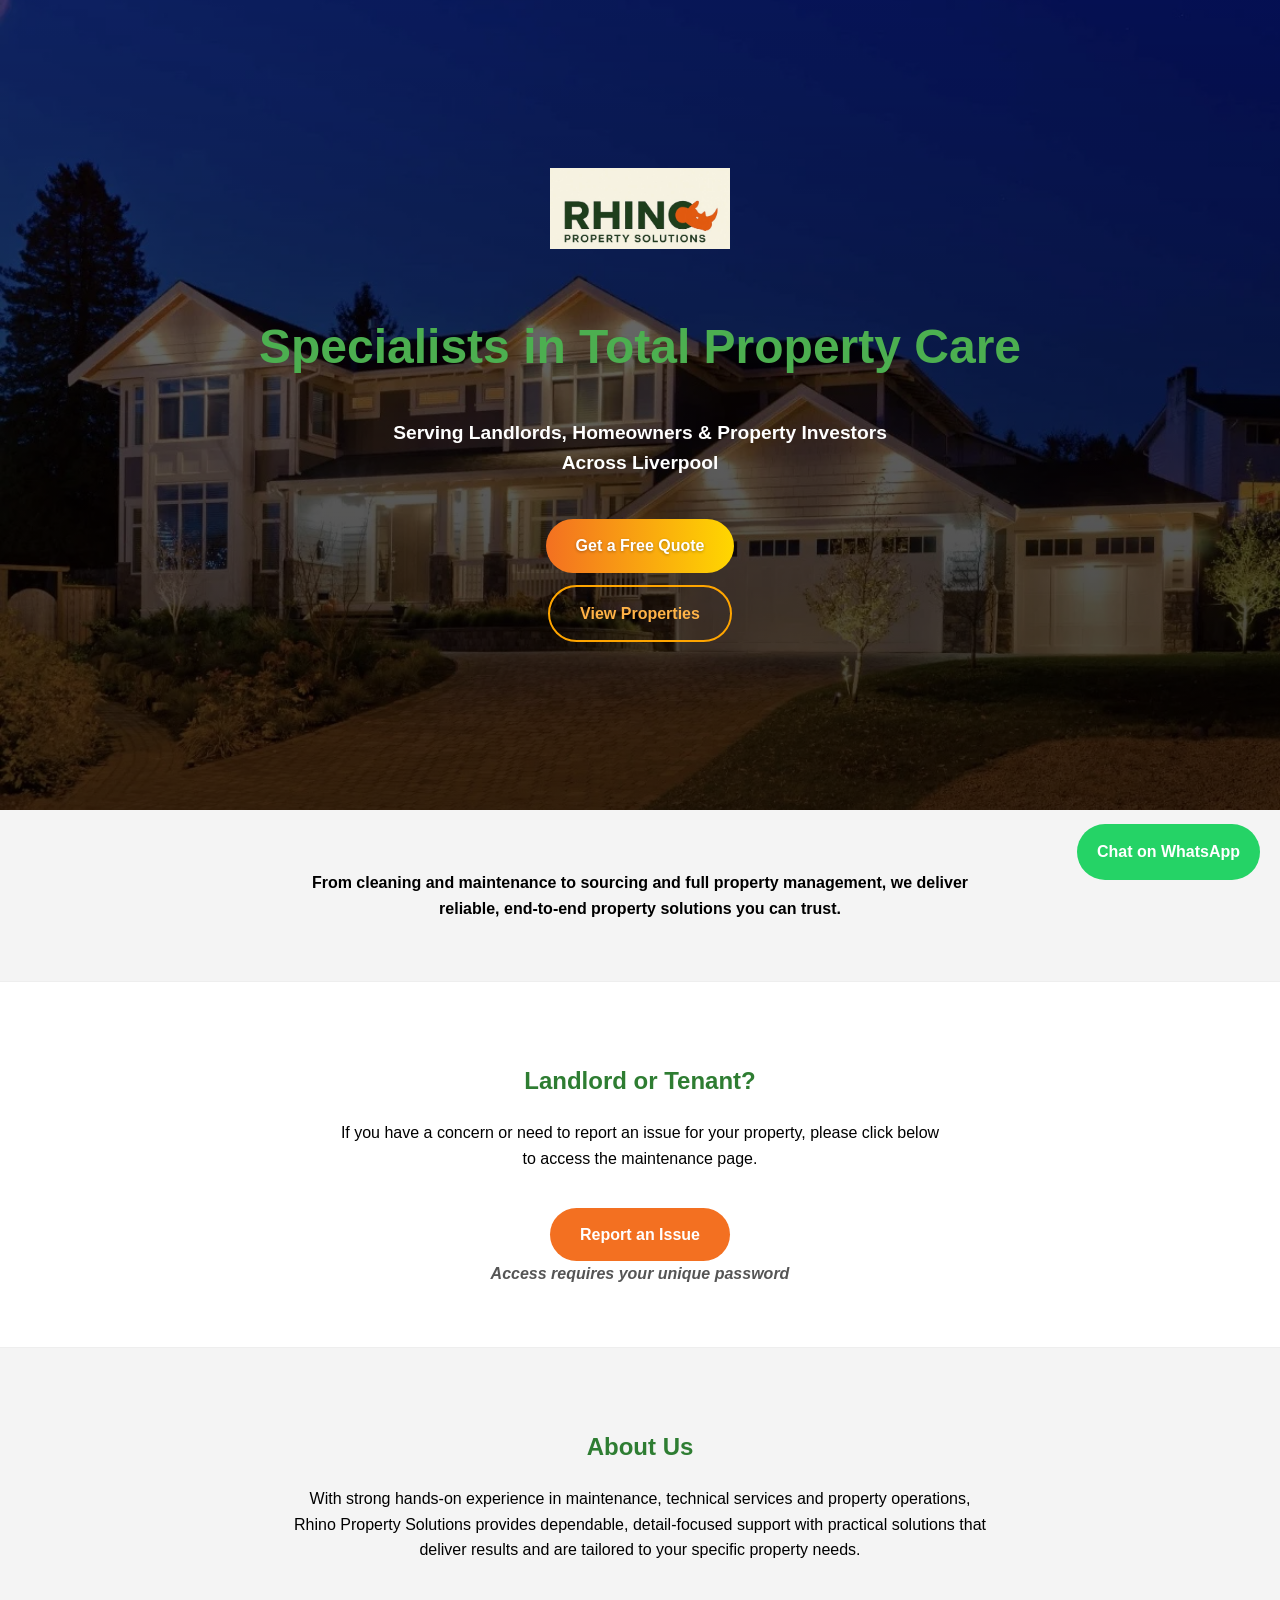
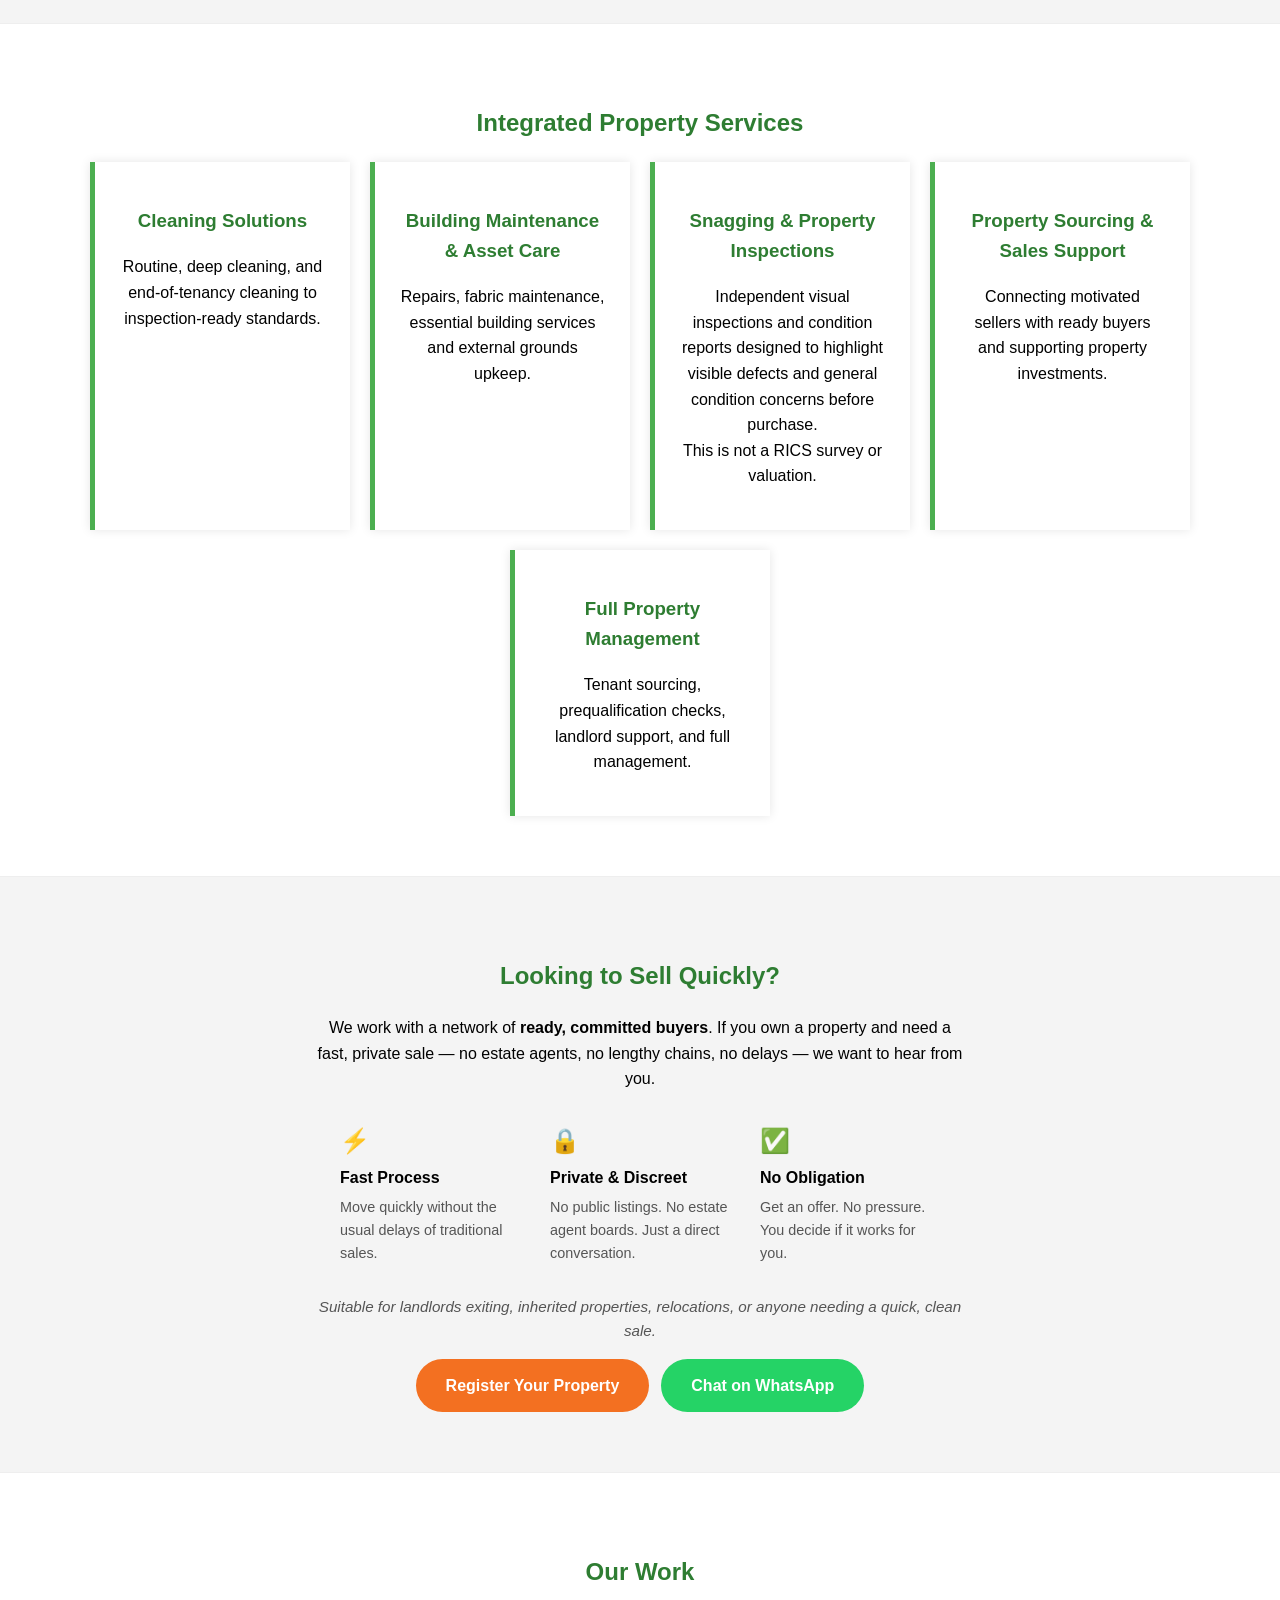
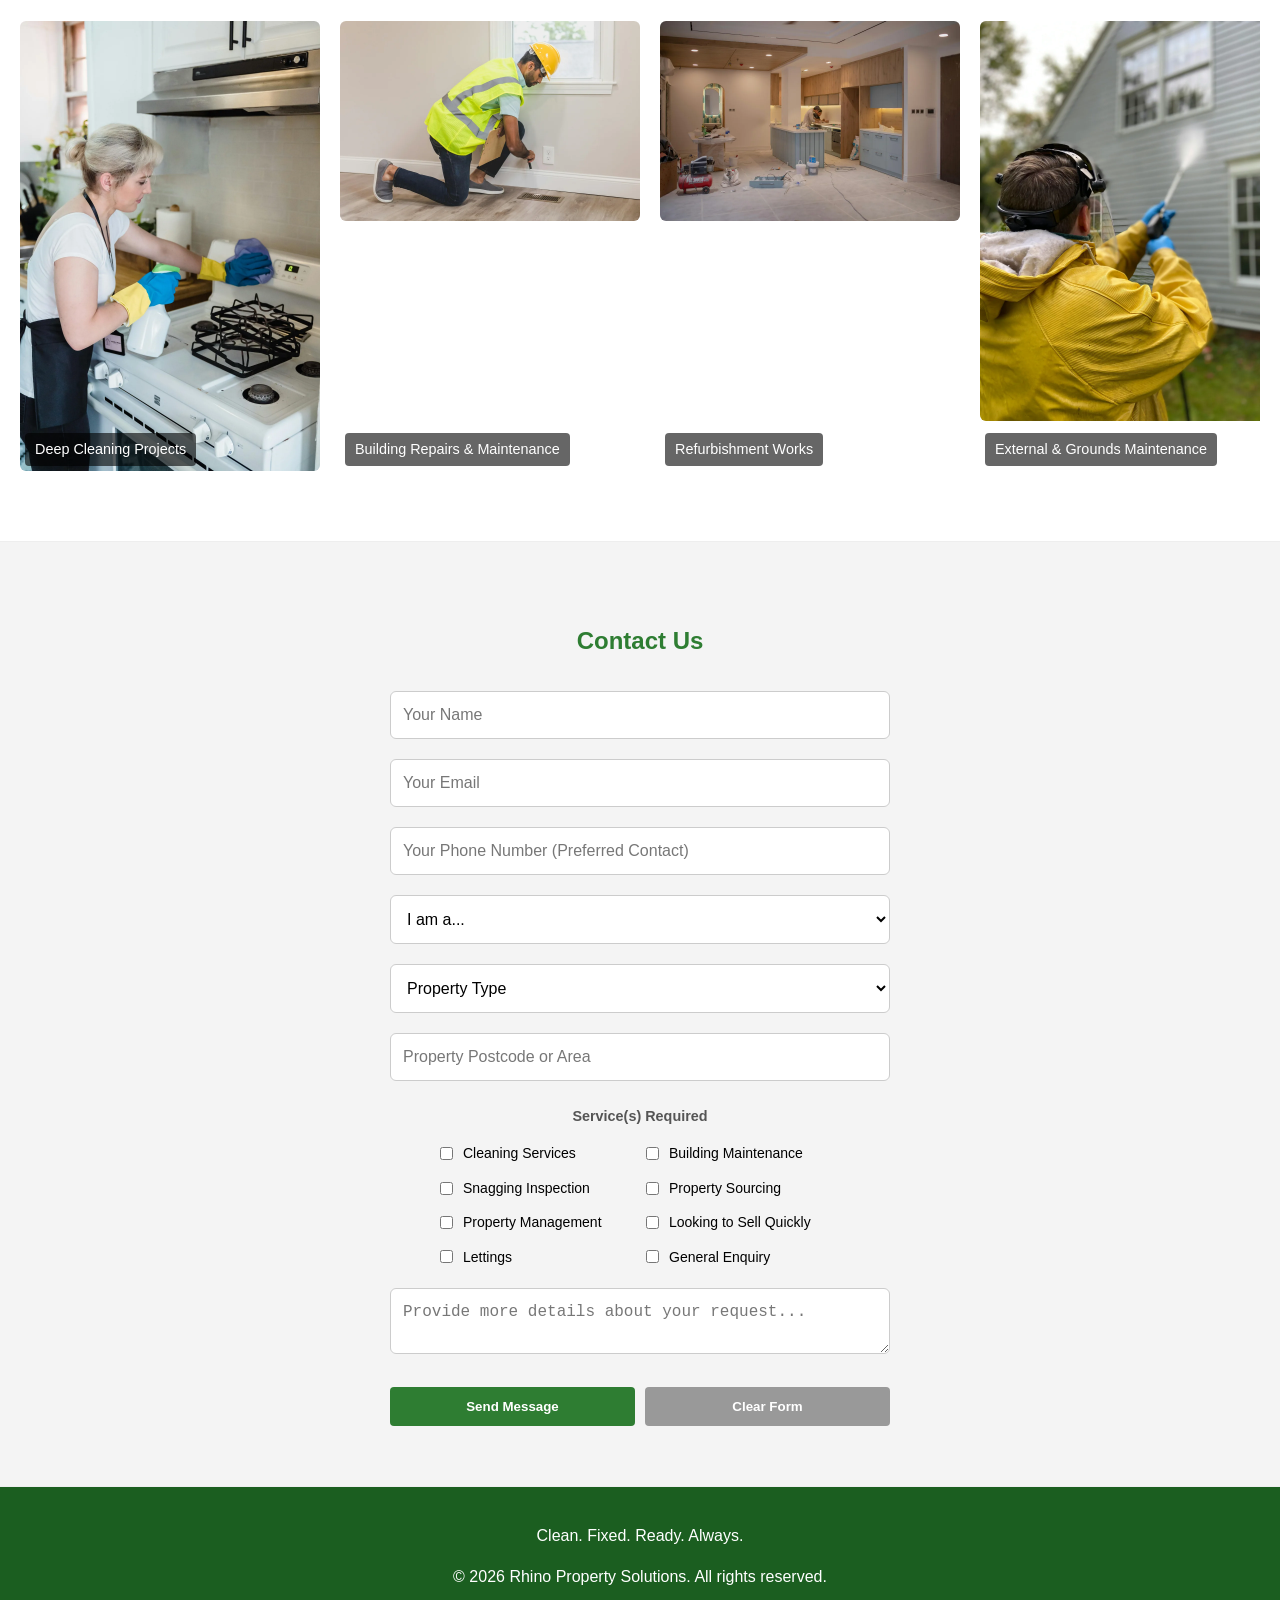
==== index.html @ 682af276 "Update index.html" ====
<!DOCTYPE html>

<html lang="en">
<head>
  <meta charset="UTF-8">
  <meta name="viewport" content="width=device-width, initial-scale=1.0">
  <title>Rhino Property Solutions | Property Services in Liverpool</title>
  <meta name="description" content="Cleaning, maintenance, snagging, and property management services in Liverpool.">
  <meta name="robots" content="index, follow">
  <meta property="og:title" content="Rhino Property Solutions Liverpool">
  <meta property="og:description" content="Professional property services across Liverpool.">
  <meta property="og:image" content="https://www.rhinopropertysolutions.co.uk/hero.webp">
  <meta property="og:url" content="https://www.rhinopropertysolutions.co.uk">
  <meta property="og:type" content="website">
  <script type="application/ld+json">
  {
    "@context": "https://schema.org",
    "@type": "LocalBusiness",
    "name": "Rhino Property Solutions",
    "description": "Cleaning, maintenance, snagging, and property management services in Liverpool.",
    "url": "https://www.rhinopropertysolutions.co.uk",
    "telephone": "+447832017376",
    "address": {
      "@type": "PostalAddress",
      "addressLocality": "Liverpool",
      "addressRegion": "Merseyside",
      "addressCountry": "GB"
    },
    "areaServed": "Liverpool",
    "serviceType": ["Cleaning Services","Building Maintenance","Snagging Inspections","Property Sourcing","Property Management"]
  }
  </script>
  <link rel="stylesheet" href="style.css?v=1.0.9">
  <link rel="icon" href="favicon.png">
</head>

<body>

<header class="hero">
  <div class="hero-slides">
    <div class="hero-slide active" style="background-image: url('hero.webp')"></div>
    <div class="hero-slide" style="background-image: url('hero-cleaning.webp')"></div>
    <div class="hero-slide" style="background-image: url('hero-maintenance.webp')"></div>
    <div class="hero-slide" style="background-image: url('hero-snagging.webp')"></div>
    <div class="hero-slide" style="background-image: url('hero-sourcing.webp')"></div>
    <div class="hero-slide" style="background-image: url('hero-management.webp')"></div>
  </div>
  <div class="hero-content">
    <a href="#" onclick="location.href = location.origin + location.pathname; return false;">
      <img src="logo.png" alt="Rhino Property Solutions" class="logo">
    </a>
    <h1>Specialists in Total Property Care</h1>
    <p>Serving Landlords, Homeowners &amp; Property Investors Across Liverpool</p>
    <div class="hero-cta-group">
      <a href="#contact" class="btn"><strong>Get a Free Quote</strong></a>
      <a href="/properties/" class="btn btn-outline-orange"><strong>View Properties</strong></a>
    </div>
  </div>
</header>

<main>

  <section class="section grey">
    <p class="intro">
      <strong>From cleaning and maintenance to sourcing and full property management,
      we deliver reliable, end-to-end property solutions you can trust.</strong>
    </p>
  </section>

  <section class="section">
    <div class="section-centered">
      <h2>Landlord or Tenant?</h2>
      <p>If you have a concern or need to report an issue for your property, please click below to access the maintenance page.</p>
      <a href="/maintenance/" class="btn">Report an Issue</a>
      <p class="intro advisory-title advisory-text">
        <strong>Access requires your unique password</strong>
      </p>
    </div>
  </section>

  <section class="section grey">
    <h2>About Us</h2>
    <p class="about">
      With strong hands-on experience in maintenance, technical services and property operations,
      Rhino Property Solutions provides dependable, detail-focused support with practical solutions
      that deliver results and are tailored to your specific property needs.
    </p>
  </section>

  <section class="section">
    <h2>Integrated Property Services</h2>
    <div class="services">
      <div class="card">
        <h3>Cleaning Solutions</h3>
        <p>Routine, deep cleaning, and end-of-tenancy cleaning to inspection-ready standards.</p>
      </div>
      <div class="card">
        <h3>Building Maintenance &amp; Asset Care</h3>
        <p>Repairs, fabric maintenance, essential building services and external grounds upkeep.</p>
      </div>
      <div class="card">
        <h3>Snagging &amp; Property Inspections</h3>
        <p>Independent visual inspections and condition reports designed to highlight visible defects and general condition concerns before purchase.<br>This is not a RICS survey or valuation.</p>
      </div>
      <div class="card">
        <h3>Property Sourcing &amp; Sales Support</h3>
        <p>Connecting motivated sellers with ready buyers and supporting property investments.</p>
      </div>
      <div class="card">
        <h3>Full Property Management</h3>
        <p>Tenant sourcing, prequalification checks, landlord support, and full management.</p>
      </div>
    </div>
  </section>

  <section class="section grey" id="sell">
    <div class="sell-inner">
      <h2>Looking to Sell Quickly?</h2>
      <p class="about">
        We work with a network of <strong>ready, committed buyers</strong>. If you own a property
        and need a fast, private sale — no estate agents, no lengthy chains, no delays —
        we want to hear from you.
      </p>
      <div class="sell-features">
        <div class="sell-feature">
          <p class="sell-icon">⚡</p>
          <p class="sell-feature-title">Fast Process</p>
          <p class="sell-feature-desc">Move quickly without the usual delays of traditional sales.</p>
        </div>
        <div class="sell-feature">
          <p class="sell-icon">🔒</p>
          <p class="sell-feature-title">Private &amp; Discreet</p>
          <p class="sell-feature-desc">No public listings. No estate agent boards. Just a direct conversation.</p>
        </div>
        <div class="sell-feature">
          <p class="sell-icon">✅</p>
          <p class="sell-feature-title">No Obligation</p>
          <p class="sell-feature-desc">Get an offer. No pressure. You decide if it works for you.</p>
        </div>
      </div>
      <p class="sell-note">
        Suitable for landlords exiting, inherited properties, relocations, or anyone needing a quick, clean sale.
      </p>
      <div class="sell-buttons">
        <a href="#contact" class="btn"><strong>Register Your Property</strong></a>
        <a href="https://wa.me/447832017376?text=Hi%2C%20I%27m%20looking%20to%20sell%20a%20property%20quickly%20and%20I%27d%20like%20to%20find%20out%20more%20about%20your%20buyer%20network.%20Could%20you%20please%20get%20back%20to%20me%3F%20Thank%20you." target="_blank" class="btn btn-whatsapp">Chat on WhatsApp</a>
      </div>
    </div>
  </section>

  <section class="section">
    <h2>Our Work</h2>
    <div class="gallery-container" id="galleryContainer">
      <div class="gallery-marquee" id="galleryMarquee">
        <div class="album">
          <img src="gallery/cleaning-main.webp" alt="Deep cleaning project overview">
          <div class="album-label">Deep Cleaning Projects</div>
          <div class="album-content">
            <img src="gallery/cleaning-1.webp" alt="Kitchen deep clean">
            <img src="gallery/cleaning-2.webp" alt="Dusting and surface clean">
            <img src="gallery/cleaning-3.webp" alt="End-of-tenancy clean">
          </div>
        </div>
        <div class="album">
          <img src="gallery/maintenance-main.webp" alt="Building repairs and maintenance overview">
          <div class="album-label">Building Repairs &amp; Maintenance</div>
          <div class="album-content">
            <img src="gallery/maintenance-1.webp" alt="Plumbing repair">
            <img src="gallery/maintenance-2.webp" alt="Electrical work">
            <img src="gallery/maintenance-4.webp" alt="General repair">
          </div>
        </div>
        <div class="album">
          <img src="gallery/refurb-main.webp" alt="Refurbishment works overview">
          <div class="album-label">Refurbishment Works</div>
          <div class="album-content">
            <img src="gallery/refurb-1.webp" alt="Full room refurbishment">
            <img src="gallery/refurb-2.webp" alt="Pressure washing exterior">
            <img src="gallery/refurb-3.webp" alt="Lawn and grounds">
          </div>
        </div>
        <div class="album">
          <img src="gallery/external-main.webp" alt="External and grounds maintenance overview">
          <div class="album-label">External &amp; Grounds Maintenance</div>
          <div class="album-content">
            <img src="gallery/external-1.webp" alt="Lawn mowing">
            <img src="gallery/external-2.webp" alt="Jet washing steps">
            <img src="gallery/external-3.webp" alt="Turf laying">
          </div>
        </div>
      </div>
    </div>
  </section>

  <section class="section grey" id="contact">
    <h2>Contact Us</h2>
    <form action="https://api.web3forms.com/submit" method="POST">
      <input type="hidden" name="access_key" value="9b0d60bd-7807-4a9b-bf3a-05ebd0d2e033">
      <input type="hidden" name="redirect" value="https://www.rhinopropertysolutions.co.uk/thank-you/">
      <input type="hidden" name="subject" value="New Website Enquiry">
      <input type="checkbox" name="botcheck" style="display:none;">
      <input type="text" name="name" placeholder="Your Name" required>
      <input type="email" name="email" placeholder="Your Email" required>
      <input type="tel" name="phone" placeholder="Your Phone Number (Preferred Contact)" required pattern="[0-9]{11}" title="Enter an 11-digit phone number">
      <select name="customer_type" required>
        <option value="">I am a...</option>
        <option value="Landlord">Landlord</option>
        <option value="Homeowner">Homeowner</option>
        <option value="Investor">Investor</option>
        <option value="Motivated Seller">Motivated Seller</option>
        <option value="Tenant">Tenant</option>
      </select>
      <select name="property_type" required>
        <option value="">Property Type</option>
        <option value="Residential">Residential</option>
        <option value="HMO">HMO</option>
        <option value="Commercial">Commercial</option>
      </select>
      <input type="text" name="postcode" placeholder="Property Postcode or Area" required>
      <p style="font-size:0.9em; color:#555;"><strong>Service(s) Required</strong></p>
      <div class="services-grid">
        <label><input type="checkbox" name="services[]" value="Cleaning Services">Cleaning Services</label>
        <label><input type="checkbox" name="services[]" value="Building Maintenance">Building Maintenance</label>
        <label><input type="checkbox" name="services[]" value="Snagging Inspection">Snagging Inspection</label>
        <label><input type="checkbox" name="services[]" value="Property Sourcing">Property Sourcing</label>
        <label><input type="checkbox" name="services[]" value="Property Management">Property Management</label>
        <label><input type="checkbox" name="services[]" value="Motivated Seller">Looking to Sell Quickly</label>
        <label><input type="checkbox" name="services[]" value="Lettings">Lettings</label>
        <label><input type="checkbox" name="services[]" value="General Enquiry">General Enquiry</label>
      </div>
      <textarea name="message" placeholder="Provide more details about your request..." required></textarea>
      <div class="form-buttons">
        <button type="submit">Send Message</button>
        <button type="reset">Clear Form</button>
      </div>
    </form>
  </section>

</main>

<a href="https://wa.me/447832017376?text=Hi%2C%20I%20found%20your%20website%20and%20I%27d%20like%20to%20enquire%20about%20your%20property%20services.%20Could%20you%20please%20get%20back%20to%20me%3F%20Thank%20you." class="btn btn-whatsapp whatsapp" target="_blank" aria-label="Chat on WhatsApp">
  Chat on WhatsApp
</a>

<button onclick="scrollToTop()" id="topBtn">↑</button>

<div class="lightbox" id="lightbox">
  <button class="lightbox-close" id="lightboxClose">&times;</button>
  <div class="lightbox-inner">
    <button class="lightbox-arrow" id="lightboxPrev">&#8249;</button>
    <img id="lightboxImg" src="" alt="Enlarged view">
    <button class="lightbox-arrow" id="lightboxNext">&#8250;</button>
  </div>
  <div class="lightbox-counter" id="lightboxCounter"></div>
</div>

<footer>
  <p>Clean. Fixed. Ready. Always.</p>
  <p>© 2026 Rhino Property Solutions. All rights reserved.</p>
</footer>

<script>
window.addEventListener("load", () => {
  if (window.location.hash) {
    const el = document.querySelector(window.location.hash);
    if (el) setTimeout(() => el.scrollIntoView({ behavior: "smooth" }), 100);
  }
});

window.onscroll = function () {
  document.getElementById("topBtn").classList.toggle("show", document.documentElement.scrollTop > 200);
};

function scrollToTop() {
  window.scrollTo({ top: 0, behavior: "smooth" });
}

document.querySelector("form").addEventListener("submit", function (e) {
  const checkboxes = document.querySelectorAll('input[name="services[]"]');
  if (!Array.from(checkboxes).some(cb => cb.checked)) {
    e.preventDefault();
    alert("Please select at least one service.");
  }
});

(function () {
  const container = document.getElementById("galleryContainer");
  const marquee = document.getElementById("galleryMarquee");

  Array.from(marquee.children).forEach(item => {
    const clone = item.cloneNode(true);
    clone.setAttribute("aria-hidden", "true");
    marquee.appendChild(clone);
  });

  let isDragging = false;
  let startX, startScroll;

  container.addEventListener("mousedown", e => {
    isDragging = true;
    startX = e.pageX;
    startScroll = container.scrollLeft;
  });
  container.addEventListener("mouseup", () => { isDragging = false; });
  container.addEventListener("mouseleave", () => { isDragging = false; });
  container.addEventListener("mousemove", e => {
    if (!isDragging) return;
    e.preventDefault();
    container.scrollLeft = startScroll - (e.pageX - startX);
  });

  container.addEventListener("touchstart", e => {
    startX = e.touches[0].pageX;
    startScroll = container.scrollLeft;
  }, { passive: true });
  container.addEventListener("touchend", () => {});
  container.addEventListener("touchmove", e => {
    container.scrollLeft = startScroll - (e.touches[0].pageX - startX);
  }, { passive: true });
})();

const lightbox = document.getElementById("lightbox");
const lightboxImg = document.getElementById("lightboxImg");
const lightboxCounter = document.getElementById("lightboxCounter");
let currentIndex = 0;
let currentPhotos = [];

function openLightbox(photos, index) {
  currentPhotos = photos;
  currentIndex = index;
  lightboxImg.src = currentPhotos[currentIndex].src;
  lightboxImg.alt = currentPhotos[currentIndex].alt;
  lightboxCounter.textContent = `${currentIndex + 1} / ${currentPhotos.length}`;
  lightbox.classList.add("active");
}

function showNext() {
  currentIndex = (currentIndex + 1) % currentPhotos.length;
  lightboxImg.src = currentPhotos[currentIndex].src;
  lightboxImg.alt = currentPhotos[currentIndex].alt;
  lightboxCounter.textContent = `${currentIndex + 1} / ${currentPhotos.length}`;
}

function showPrev() {
  currentIndex = (currentIndex - 1 + currentPhotos.length) % currentPhotos.length;
  lightboxImg.src = currentPhotos[currentIndex].src;
  lightboxImg.alt = currentPhotos[currentIndex].alt;
  lightboxCounter.textContent = `${currentIndex + 1} / ${currentPhotos.length}`;
}

document.getElementById("lightboxNext").addEventListener("click", (e) => { e.stopPropagation(); showNext(); });
document.getElementById("lightboxPrev").addEventListener("click", (e) => { e.stopPropagation(); showPrev(); });
document.getElementById("lightboxClose").addEventListener("click", (e) => { e.stopPropagation(); lightbox.classList.remove("active"); });

let touchStartX = 0;
lightbox.addEventListener("touchstart", (e) => { touchStartX = e.touches[0].clientX; }, { passive: true });
lightbox.addEventListener("touchend", (e) => {
  const diff = touchStartX - e.changedTouches[0].clientX;
  if (Math.abs(diff) > 40) { diff > 0 ? showNext() : showPrev(); }
});

lightbox.addEventListener("click", () => {
  lightbox.classList.remove("active");
});

document.getElementById("galleryMarquee").addEventListener("click", (e) => {
  const album = e.target.closest(".album");
  if (!album) return;

  const coverImg = album.querySelector(":scope > img");
  const contentImgs = Array.from(album.querySelectorAll(".album-content img"));
  const albumPhotos = [coverImg, ...contentImgs];

  const isContentImg = e.target.closest(".album-content img");

  if (isContentImg) {
    const index = contentImgs.indexOf(e.target) + 1;
    openLightbox(albumPhotos, index);
    return;
  }

  const isCoverImg = e.target === coverImg;

  if (isCoverImg) {
    if (!album.classList.contains("expanded")) {
      album.classList.add("expanded");
    } else {
      openLightbox(albumPhotos, 0);
    }
    return;
  }

  if (album.classList.contains("expanded")) {
    album.classList.remove("expanded");
  }
});

(function () {
  const slides = document.querySelectorAll('.hero-slide');
  if (slides.length <= 1) return;
  let current = 0;
  setInterval(() => {
    slides[current].classList.remove('active');
    current = (current + 1) % slides.length;
    slides[current].classList.add('active');
  }, 6000);
})();
</script>

</body>
</html>
---- style.css ----
* {
  box-sizing: border-box;
}

html, body {
  max-width: 100%;
  overflow-x: hidden;
}

body {
  margin: 0;
  font-family: Arial, sans-serif;
  line-height: 1.6;
}

img {
  max-width: 100%;
  height: auto;
}

a, button, .btn, .card, .album {
  transition: all 0.2s ease;
}

button, a {
  -webkit-tap-highlight-color: transparent;
}

html {
  scroll-behavior: smooth;
  -webkit-text-size-adjust: 100%;
}

/* ========================= */
/*          HERO             */
/* ========================= */

.hero {
  position: relative;
  height: 90vh;
  color: white;
  text-align: center;
  display: flex;
  justify-content: center;
  align-items: center;
  overflow: hidden;
}

.hero-slides {
  position: absolute;
  inset: 0;
  z-index: 0;
}

.hero-slide {
  position: absolute;
  inset: 0;
  background: no-repeat center 40% / cover;
  opacity: 0;
  transition: opacity 1.5s ease-in-out;
}

.hero-slide::after {
  content: '';
  position: absolute;
  inset: 0;
  background: linear-gradient(to bottom, rgba(0,0,0,0.5) 0%, rgba(0,0,0,0.75) 100%);
}

.hero-slide.active {
  opacity: 1;
}

.hero-content {
  position: relative;
  z-index: 1;
}

.hero a {
  color: #FFB347;
  text-decoration: none;
}

.hero h1 {
  font-size: clamp(1.8rem, 5vw, 3rem);
  color: #4CAF50;
}

.hero p {
  font-size: 1.2em;
  max-width: 500px;
  margin: 0 auto;
  font-weight: 600;
}

.hero.small {
  height: 50vh;
  background: linear-gradient(to bottom, rgba(0,0,0,0.5) 0%, rgba(0,0,0,0.75) 100%),
              url('/hero.webp') no-repeat center 40% / cover;
}

.hero.small .hero-content,
.hero.small > div:not(.hero-slides) {
  position: relative;
  z-index: 1;
}

.hero-content .btn:not(.btn-outline-orange) {
  background: linear-gradient(90deg, #f37021, #ffd700, #f37021);
  background-size: 200% auto;
  animation: shimmer 2.5s linear infinite;
  text-shadow: 0 1px 3px rgba(0,0,0,0.3);
  color: white;
}

@keyframes shimmer {
  to {
    background-position: 200% center;
  }
}

.hero-cta-group {
  display: flex;
  flex-direction: column;
  align-items: center;
  gap: 12px;
  margin-top: 20px;
}

.logo {
  width: 180px;
  margin-bottom: 20px;
}

/* ========================= */
/*         BUTTONS           */
/* ========================= */

.btn {
  display: inline-block;
  padding: 14px 30px;
  background: #f37021;
  color: white;
  text-decoration: none;
  margin-top: 20px;
  font-weight: bold;
  border-radius: 30px;
}

.btn:hover {
  background: #d95f0e;
  transform: translateY(-2px);
}

.btn:active {
  transform: scale(0.98);
}

.btn-secondary {
  background: #999;
}

.btn-secondary:hover {
  background: #777;
}

.btn-whatsapp {
  background: #25D366;
  color: white;
  text-decoration: none;
}

.btn-whatsapp:hover {
  background: #1ebe5d;
}

.btn-outline-orange {
  background: transparent;
  border: 2px solid orange;
  color: orange;
  margin-top: 0;
}

.btn-outline-orange:hover {
  background: rgba(255, 165, 0, 0.1);
  transform: translateY(-2px);
}

.btn-outline {
  background: transparent;
  border: 2px solid orange;
  color: #222;
  margin-top: 10px;
}

.btn-outline:hover {
  background: rgba(255, 165, 0, 0.1);
  transform: translateY(-2px);
}

/* ========================= */
/*     GATE / PASSWORD       */
/* ========================= */

#gate-screen {
  position: fixed;
  inset: 0;
  display: flex;
  flex-direction: column;
  justify-content: center;
  align-items: center;
  gap: 14px;
  padding: 20px;
  background: #fff;
  z-index: 9999;
}

.gate-btn {
  padding: 14px 28px;
  font-size: 18px;
  font-weight: bold;
  background: #2e7d32;
  color: white;
  border: none;
  border-radius: 30px;
  cursor: pointer;
}

.gate-btn:hover {
  background: #1b5e20;
  transform: translateY(-1px);
}

.gate-error {
  color: red;
  display: none;
}

#passwordInput {
  max-width: 280px;
  width: 100%;
  text-align: center;
  box-sizing: border-box;
}

/* ========================= */
/*         SECTIONS          */
/* ========================= */

.section {
  padding: 60px 20px;
  text-align: center;
  border-bottom: 1px solid #eee;
  scroll-margin-top: 80px;
}

.section h2 {
  color: #2e7d32;
}

.grey {
  background: #f4f4f4;
}

.intro,
.about {
  max-width: 700px;
  margin: auto;
}

.advisory-title,
.advisory-text {
  color: #555;
  font-style: italic;
}

.section-centered {
  text-align: center;
  max-width: 600px;
  margin: 0 auto;
}

/* ========================= */
/*      SERVICES / CARDS     */
/* ========================= */

.services {
  display: flex;
  flex-wrap: wrap;
  justify-content: center;
  gap: 20px;
}

.card {
  background: white;
  padding: 25px;
  width: 260px;
  border-left: 5px solid #4CAF50;
  box-shadow: 0 0 10px rgba(0,0,0,0.1);
}

.card:hover {
  transform: translateY(-5px);
}

.card h3 {
  color: #2e7d32;
}

/* ========================= */
/*       SELL SECTION        */
/* ========================= */

.sell-inner {
  max-width: 650px;
  margin: 0 auto;
}

.sell-features {
  display: flex;
  flex-wrap: wrap;
  justify-content: center;
  gap: 30px;
  margin: 30px 0;
}

.sell-feature {
  text-align: left;
  max-width: 180px;
}

.sell-icon {
  font-size: 1.5em;
  margin: 0;
}

.sell-feature-title {
  font-weight: bold;
  margin: 5px 0;
}

.sell-feature-desc {
  font-size: 0.9em;
  color: #555;
  margin: 0;
}

.sell-note {
  font-style: italic;
  color: #555;
  font-size: 0.95em;
}

.sell-buttons {
  display: flex;
  flex-wrap: wrap;
  gap: 12px;
  justify-content: center;
  margin-top: 10px;
}

.sell-buttons .btn {
  margin-top: 0;
}

/* ========================= */
/*         GALLERY           */
/* ========================= */

.gallery-container {
  overflow-x: auto;
  width: 100%;
  max-width: 100vw;
  padding: 10px 0;
  cursor: grab;
  scrollbar-width: none;
}

.gallery-container::-webkit-scrollbar {
  display: none;
}

.gallery-container:active {
  cursor: grabbing;
}

.gallery-marquee {
  display: flex;
  gap: 20px;
  min-width: 100%;
}

.album {
  position: relative;
  width: 300px;
  flex-shrink: 0;
  cursor: pointer;
}

.album > img {
  width: 100%;
  border-radius: 6px;
  display: block;
}

.album-label {
  position: absolute;
  bottom: 5px;
  left: 5px;
  padding: 5px 10px;
  background: rgba(0,0,0,0.6);
  color: #fff;
  font-size: 0.9rem;
  border-radius: 4px;
  pointer-events: none;
}

.album-content {
  display: none;
  flex-wrap: wrap;
  gap: 10px;
  margin-top: 10px;
}

.album-content img {
  width: 140px;
  height: 100px;
  object-fit: cover;
  border-radius: 4px;
  cursor: pointer;
}

.album.expanded .album-content {
  display: flex;
}

.album.expanded {
  z-index: 10;
}

/* ========================= */
/*         LIGHTBOX          */
/* ========================= */

.lightbox {
  display: none;
  position: fixed;
  inset: 0;
  background: rgba(0,0,0,0.85);
  z-index: 9999;
  justify-content: center;
  align-items: center;
  flex-direction: column;
}

.lightbox.active {
  display: flex;
}

.lightbox img {
  max-width: 90vw;
  max-height: 80vh;
  border-radius: 8px;
  box-shadow: 0 0 30px rgba(0,0,0,0.5);
}

.lightbox-inner {
  position: relative;
  display: flex;
  align-items: center;
  justify-content: center;
}

.lightbox-arrow {
  position: absolute;
  top: 50%;
  transform: translateY(-50%);
  background: rgba(0,0,0,0.4);
  border: none;
  color: white;
  font-size: 2rem;
  width: 44px;
  height: 44px;
  border-radius: 50%;
  cursor: pointer;
  display: flex;
  align-items: center;
  justify-content: center;
  transition: background 0.2s;
  z-index: 10;
}

.lightbox-arrow:hover {
  background: rgba(0,0,0,0.7);
}

#lightboxPrev {
  left: 10px;
}

#lightboxNext {
  right: 10px;
}

.lightbox-counter {
  color: rgba(255,255,255,0.7);
  font-size: 0.9em;
  margin-top: 12px;
}

.lightbox-close {
  position: absolute;
  top: 16px;
  right: 20px;
  background: none;
  border: none;
  color: white;
  font-size: 2rem;
  cursor: pointer;
}

/* ========================= */
/*           FORMS           */
/* ========================= */

form {
  max-width: 500px;
  margin: auto;
}

input,
textarea,
select {
  width: 100%;
  padding: 14px 12px;
  margin: 10px 0;
  border: 1px solid #ccc;
  border-radius: 6px;
  font-size: 16px;
  background: #fff;
}

input::placeholder,
textarea::placeholder {
  color: #777;
}

input:focus,
textarea:focus,
select:focus {
  outline: none;
  border-color: #2e7d32;
  box-shadow: 0 0 0 2px rgba(46,125,50,0.15);
}

input[type="checkbox"] {
  width: auto;
  margin: 0;
}

.form-buttons {
  display: flex;
  gap: 10px;
  margin-top: 15px;
}

form button {
  background: #2e7d32;
  color: white;
  padding: 12px;
  border: none;
  width: 100%;
  font-weight: bold;
  cursor: pointer;
  border-radius: 4px;
}

form button:hover {
  background: #1b5e20;
}

form button[type="reset"] {
  background: #999;
}

form button[type="reset"]:hover {
  background: #777;
}

.services-grid {
  display: grid;
  grid-template-columns: 1fr 1fr;
  gap: 12px;
  max-width: 400px;
  margin: 10px auto;
}

.services-grid label {
  display: flex;
  align-items: center;
  gap: 10px;
  font-weight: normal;
  font-size: 14px;
}

/* ========================= */
/*      SCROLL / FLOAT       */
/* ========================= */

#topBtn {
  display: none;
  position: fixed;
  bottom: 90px;
  right: 20px;
  z-index: 999;
  width: 50px;
  height: 50px;
  font-size: 20px;
  border: none;
  background-color: #2e7d32;
  color: white;
  cursor: pointer;
  border-radius: 50%;
  box-shadow: 0 2px 10px rgba(0,0,0,0.2);
}

#topBtn.show {
  display: flex;
  align-items: center;
  justify-content: center;
}

#topBtn:hover {
  background-color: #1b5e20;
}

.whatsapp {
  position: fixed;
  bottom: 20px;
  right: 20px;
  background: #25D366;
  color: white;
  padding: 15px 20px;
  border-radius: 50px;
  font-weight: bold;
  z-index: 1000;
}

.call-float {
  position: fixed;
  bottom: 20px;
  right: 10px;
  max-width: calc(100vw - 20px);
  background: orange;
  color: white;
  padding: 15px 20px;
  border-radius: 50px;
  font-weight: bold;
  z-index: 1000;
  text-decoration: none;
}

.call-float:hover {
  background: darkorange;
}

/* ========================= */
/*          FOOTER           */
/* ========================= */

footer {
  background: #1b5e20;
  color: white;
  text-align: center;
  padding: 20px;
}

/* ========================= */
/*        UTILITIES          */
/* ========================= */

.cta-stack {
  display: flex;
  flex-wrap: wrap;
  justify-content: center;
  gap: 15px;
  margin-top: 10px;
}

.choice-buttons {
  display: flex;
  justify-content: center;
  gap: 15px;
  margin-top: 10px;
}

.hidden {
  display: none;
}

/* ========================= */
/*   MAINTENANCE THANK YOU   */
/* ========================= */

#confirmProperty {
  font-weight: bold;
  font-size: 2em;
  color: #4CAF50;
}

/* ========================= */
/*    PROPERTY LISTING       */
/* ========================= */

.property-card {
  max-width: 780px;
  margin: 0 auto;
  background: white;
  border-radius: 10px;
  box-shadow: 0 2px 20px rgba(0,0,0,0.1);
  overflow: hidden;
  text-align: left;
}

.property-cover {
  position: relative;
  cursor: pointer;
}

.property-cover > img {
  width: 100%;
  height: 320px;
  object-fit: cover;
  display: block;
  transition: opacity 0.2s ease;
}

.property-cover:hover > img {
  opacity: 0.9;
}

.property-cover-hint {
  position: absolute;
  bottom: 10px;
  right: 10px;
  background: rgba(0,0,0,0.6);
  color: white;
  font-size: 0.8em;
  padding: 5px 12px;
  border-radius: 20px;
  pointer-events: none;
}

.property-cover-hint.hidden {
  display: none;
}

.property-photo-grid {
  display: none;
  flex-wrap: wrap;
  gap: 4px;
  margin-top: 4px;
}

.property-photo-grid.expanded {
  display: flex;
}

.property-photo-grid img {
  width: calc(25% - 3px);
  height: 120px;
  object-fit: cover;
  cursor: pointer;
  display: block;
  transition: opacity 0.2s ease;
}

.property-photo-grid img:hover {
  opacity: 0.85;
}

.property-details {
  padding: 25px;
}

.property-address {
  font-size: 1.3em;
  font-weight: bold;
  color: #222;
  margin: 0 0 5px;
}

.property-price {
  font-size: 1.6em;
  font-weight: bold;
  color: #2e7d32;
  margin: 0 0 15px;
}

.property-price span {
  font-size: 0.6em;
  color: #777;
  font-weight: normal;
}

.property-tags {
  display: flex;
  flex-wrap: wrap;
  gap: 8px;
  margin-bottom: 18px;
}

.tag {
  background: #f0f7f0;
  color: #2e7d32;
  border: 1px solid #c8e6c9;
  border-radius: 20px;
  padding: 5px 13px;
  font-size: 0.82em;
  font-weight: 600;
}

.tag.red {
  background: #fff0f0;
  color: #c62828;
  border-color: #ffcdd2;
}

.property-availability {
  display: inline-block;
  background: #4CAF50;
  color: white;
  padding: 5px 14px;
  border-radius: 20px;
  font-size: 0.82em;
  font-weight: bold;
  margin-bottom: 18px;
}

.property-description {
  color: #444;
  font-size: 0.95em;
  line-height: 1.7;
  margin-bottom: 20px;
  border-top: 1px solid #eee;
  padding-top: 18px;
}

.platform-buttons {
  display: flex;
  flex-wrap: wrap;
  gap: 12px;
  border-top: 1px solid #eee;
  padding-top: 20px;
}

.btn-openrent {
  background: #e8425a;
}

.btn-openrent:hover {
  background: #c73249;
}

.btn-otm {
  background: #004B87;
}

.btn-otm:hover {
  background: #003a6a;
}

.no-listings {
  max-width: 600px;
  margin: 0 auto;
  color: #555;
}

/* ========================= */
/*     RESPONSIVE / MOBILE   */
/* ========================= */

@media (max-width: 768px) {
  .hero h1 {
    font-size: clamp(1.5rem, 6vw, 2rem);
  }

  .services {
    flex-direction: column;
    align-items: center;
  }

  #topBtn {
    bottom: 80px;
    right: 15px;
    width: 44px;
    height: 44px;
    font-size: 18px;
  }

  .whatsapp,
  .call-float {
    bottom: 15px;
    right: 15px;
    padding: 12px 16px;
    font-size: 14px;
  }
}

@media (max-width: 600px) {
  .property-photo-grid img {
    width: calc(50% - 2px);
    height: 90px;
  }

  .platform-buttons {
    flex-direction: column;
  }

  .platform-buttons .btn {
    text-align: center;
  }
}

@media (max-width: 500px) {
  .services-grid {
    gap: 8px;
  }

  .services-grid label {
    font-size: 13px;
  }
}
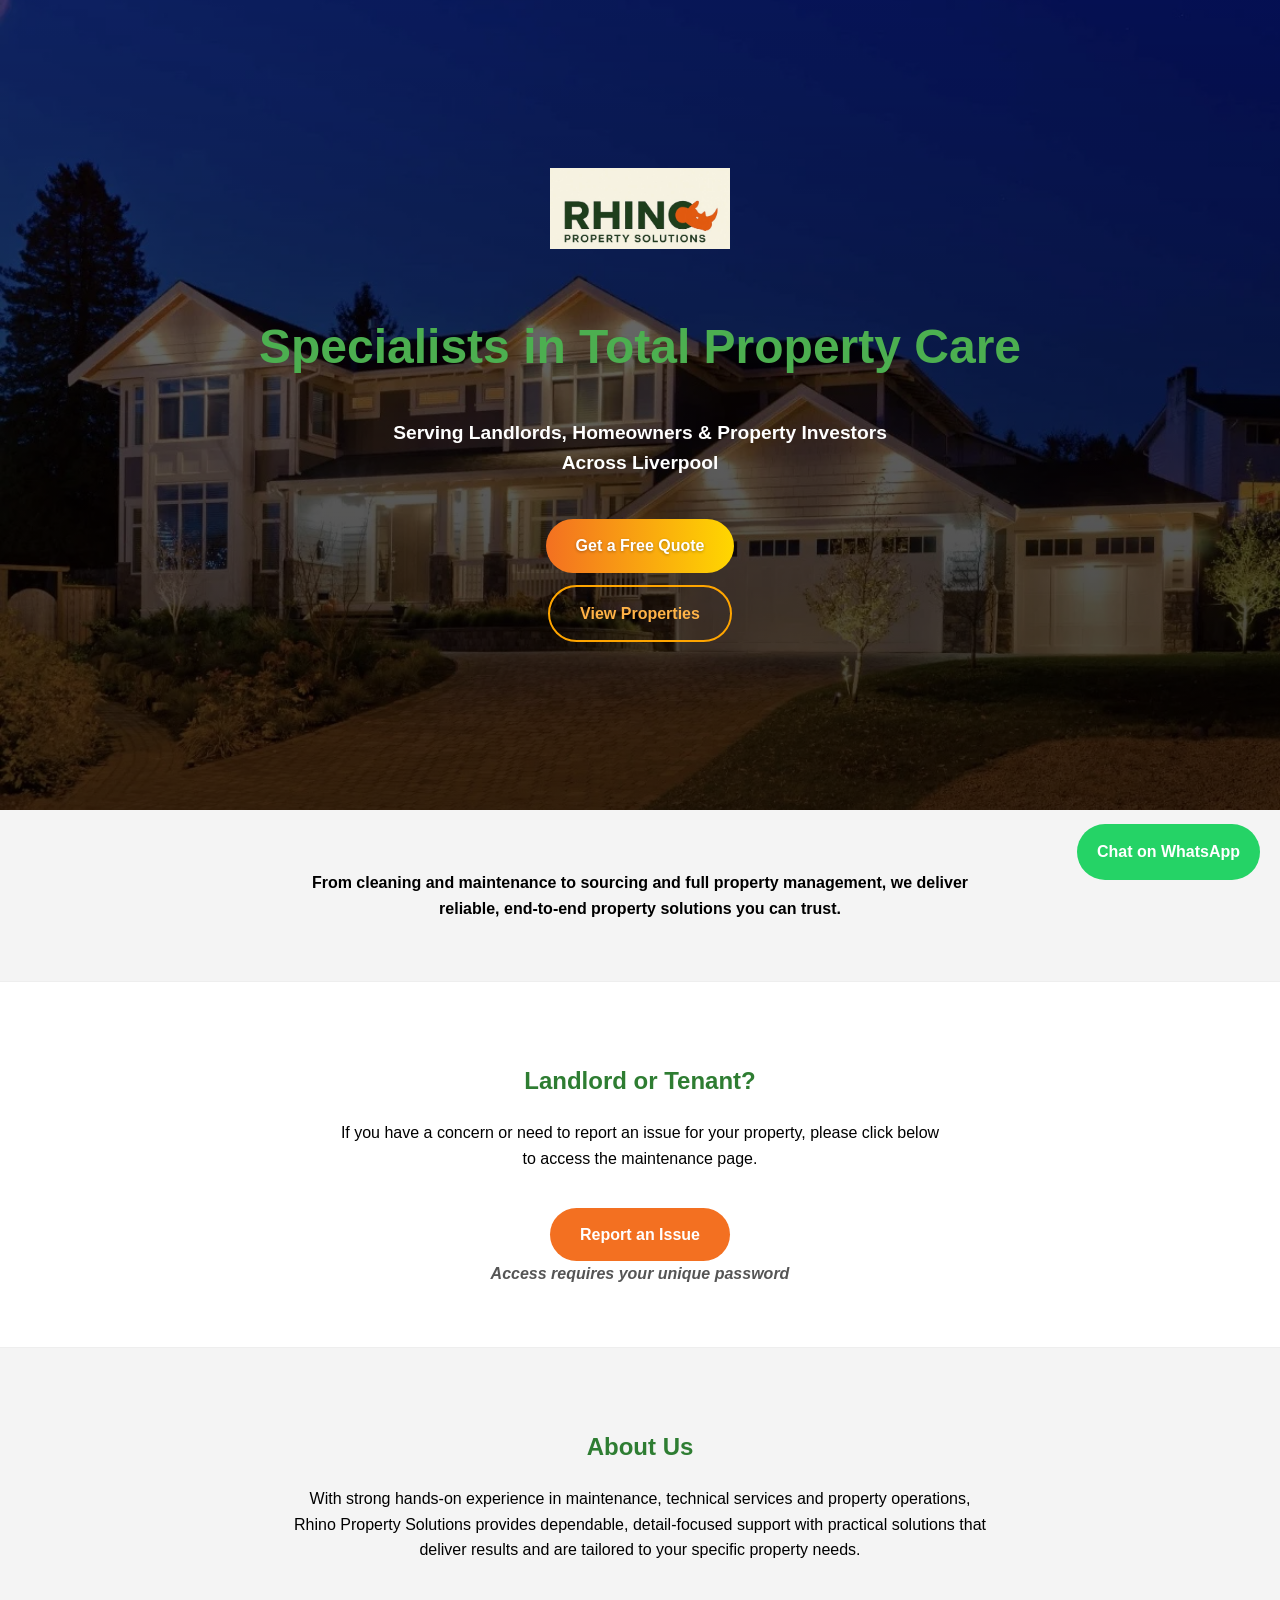
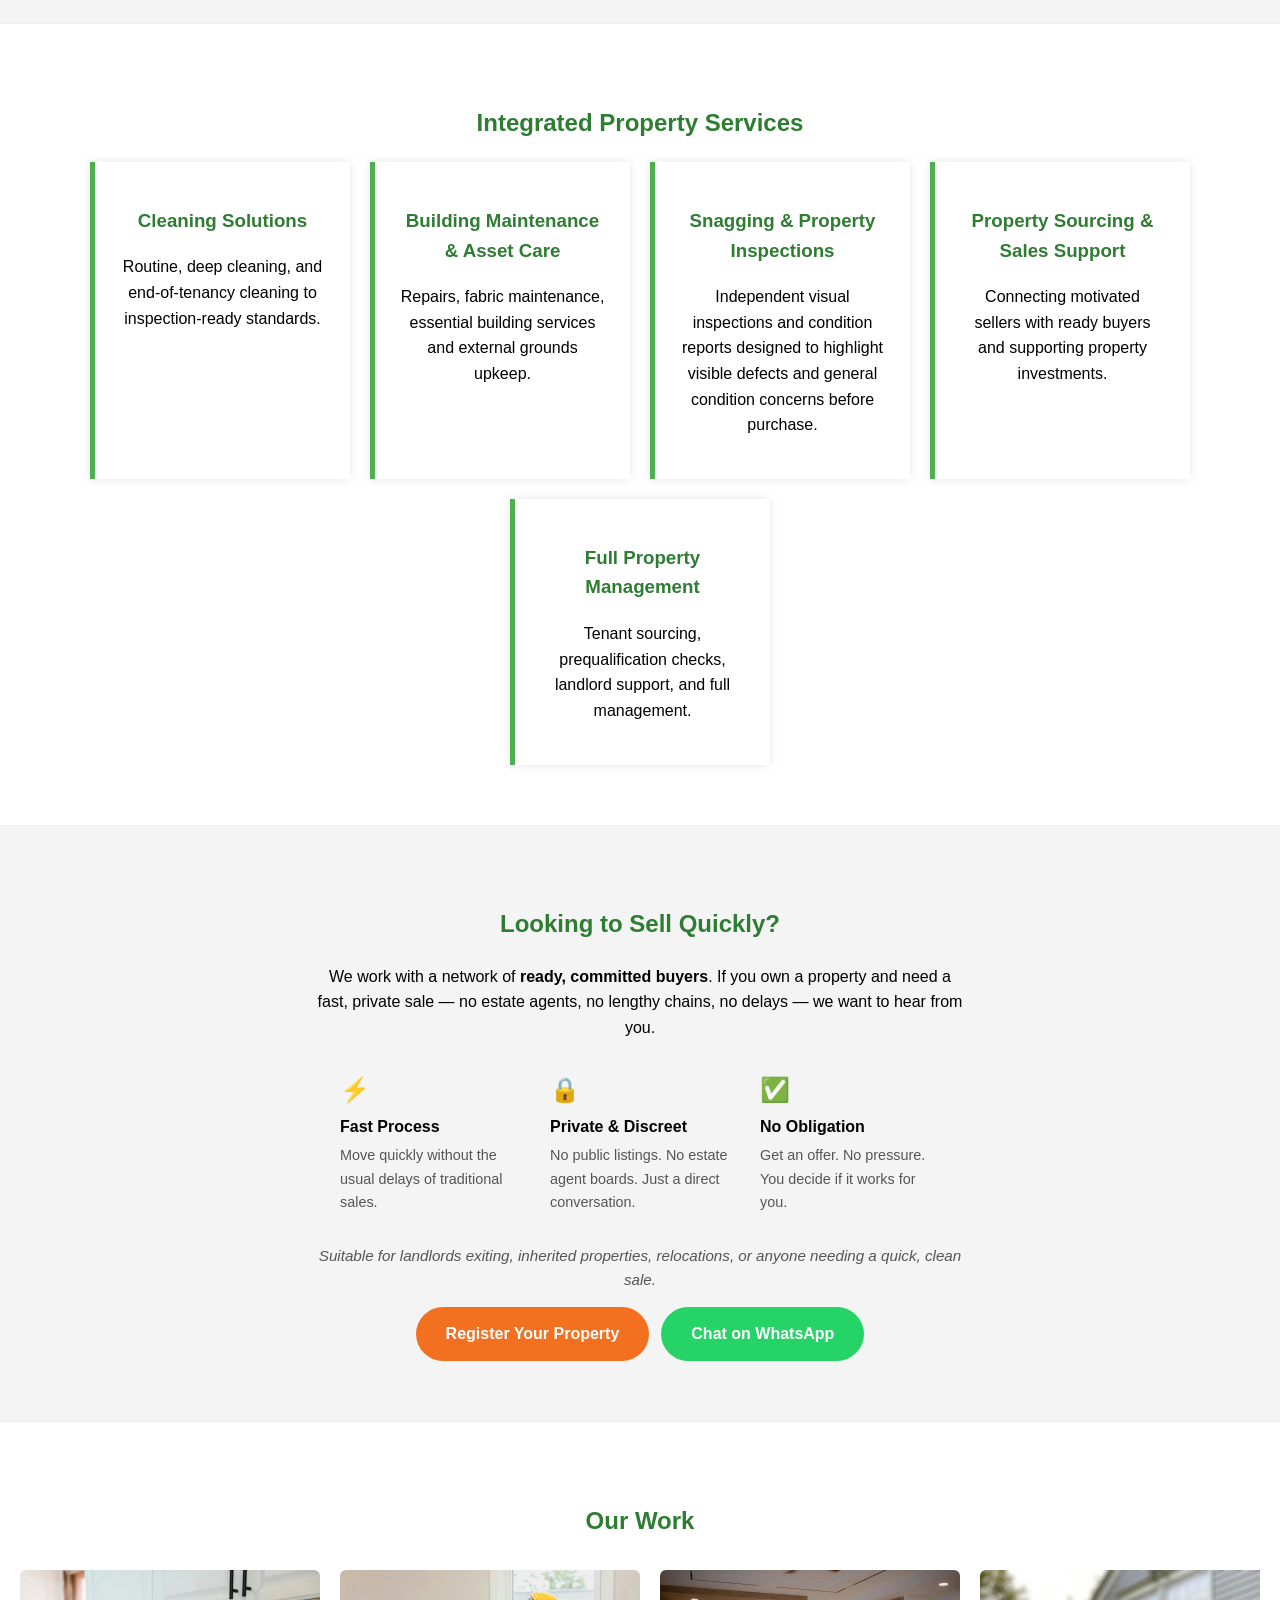
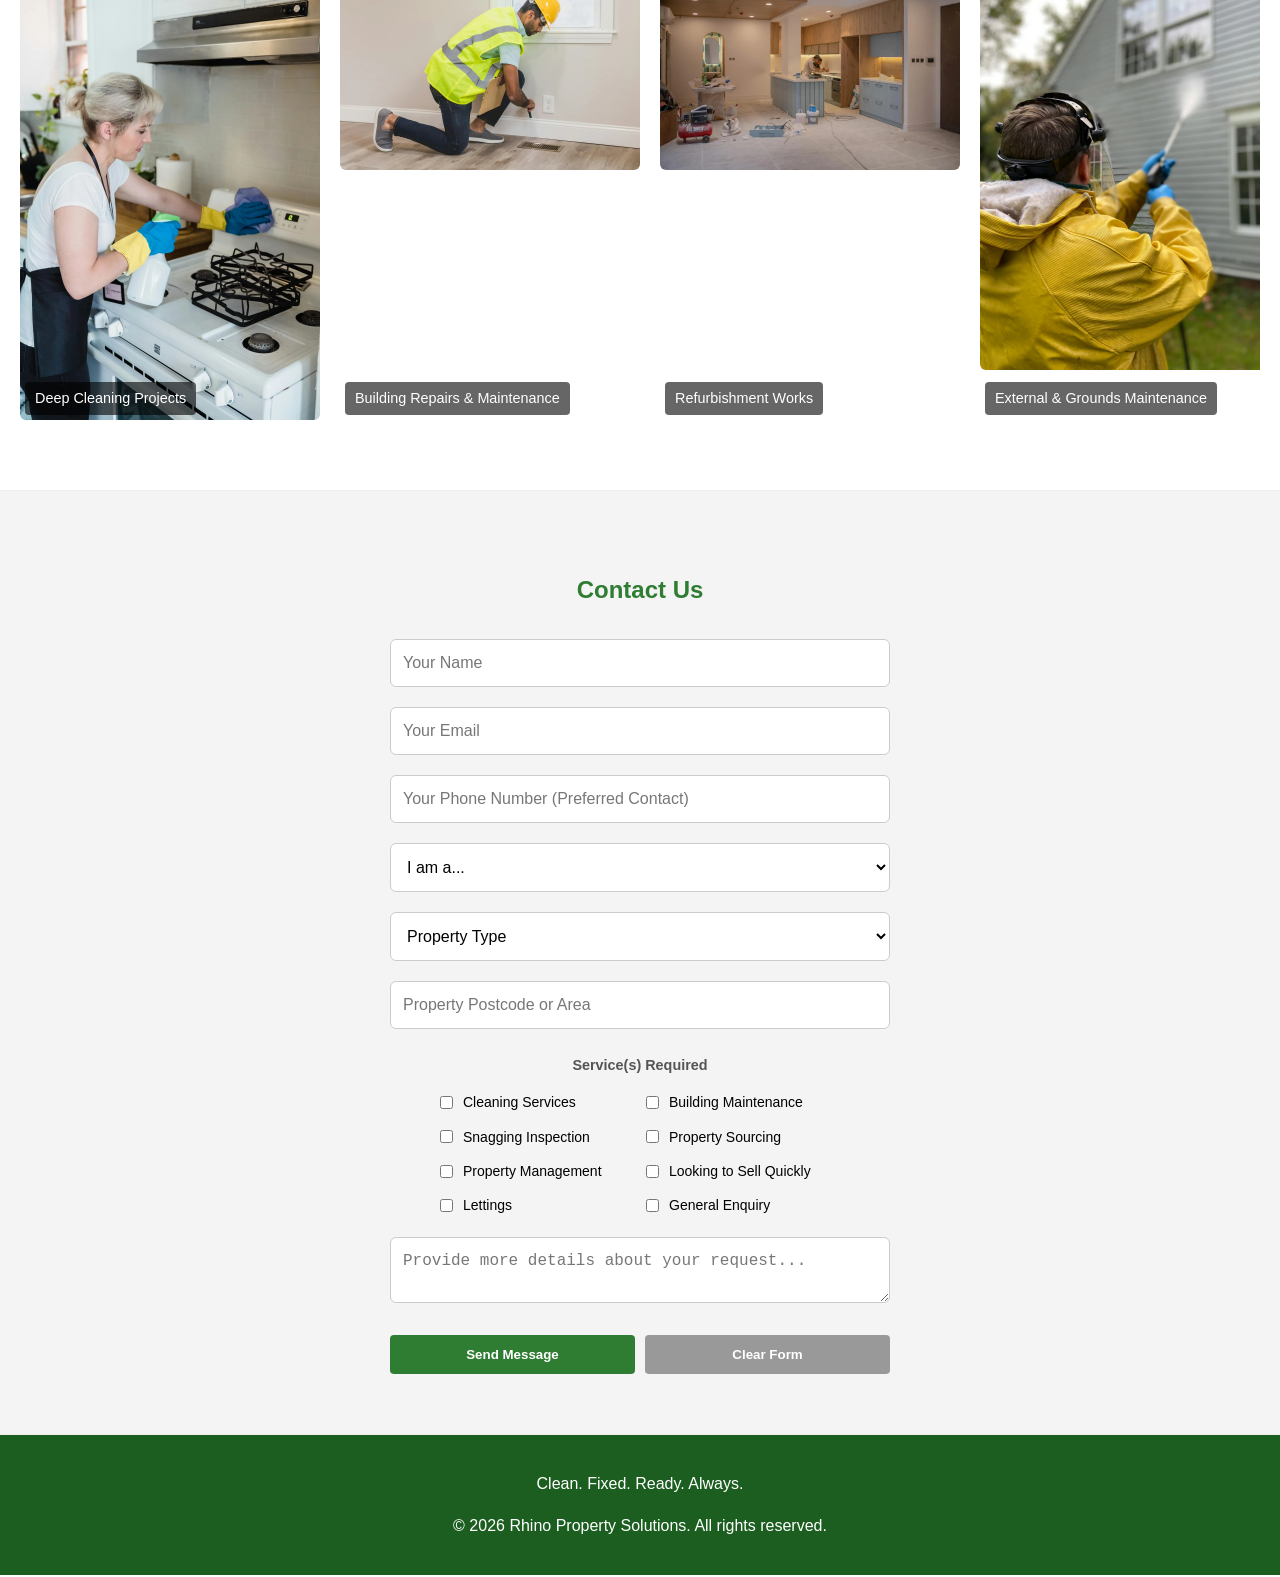
==== commit f9f89793: "Update index.html" ====
--- a/index.html
+++ b/index.html
@@ -100,7 +100,7 @@
       </div>
       <div class="card">
         <h3>Snagging &amp; Property Inspections</h3>
-        <p>Independent visual inspections and condition reports designed to highlight visible defects and general condition concerns before purchase.<br>This is not a RICS survey or valuation.</p>
+        <p>Independent visual inspections and condition reports designed to highlight visible defects and general condition concerns before purchase.</p>
       </div>
       <div class="card">
         <h3>Property Sourcing &amp; Sales Support</h3>
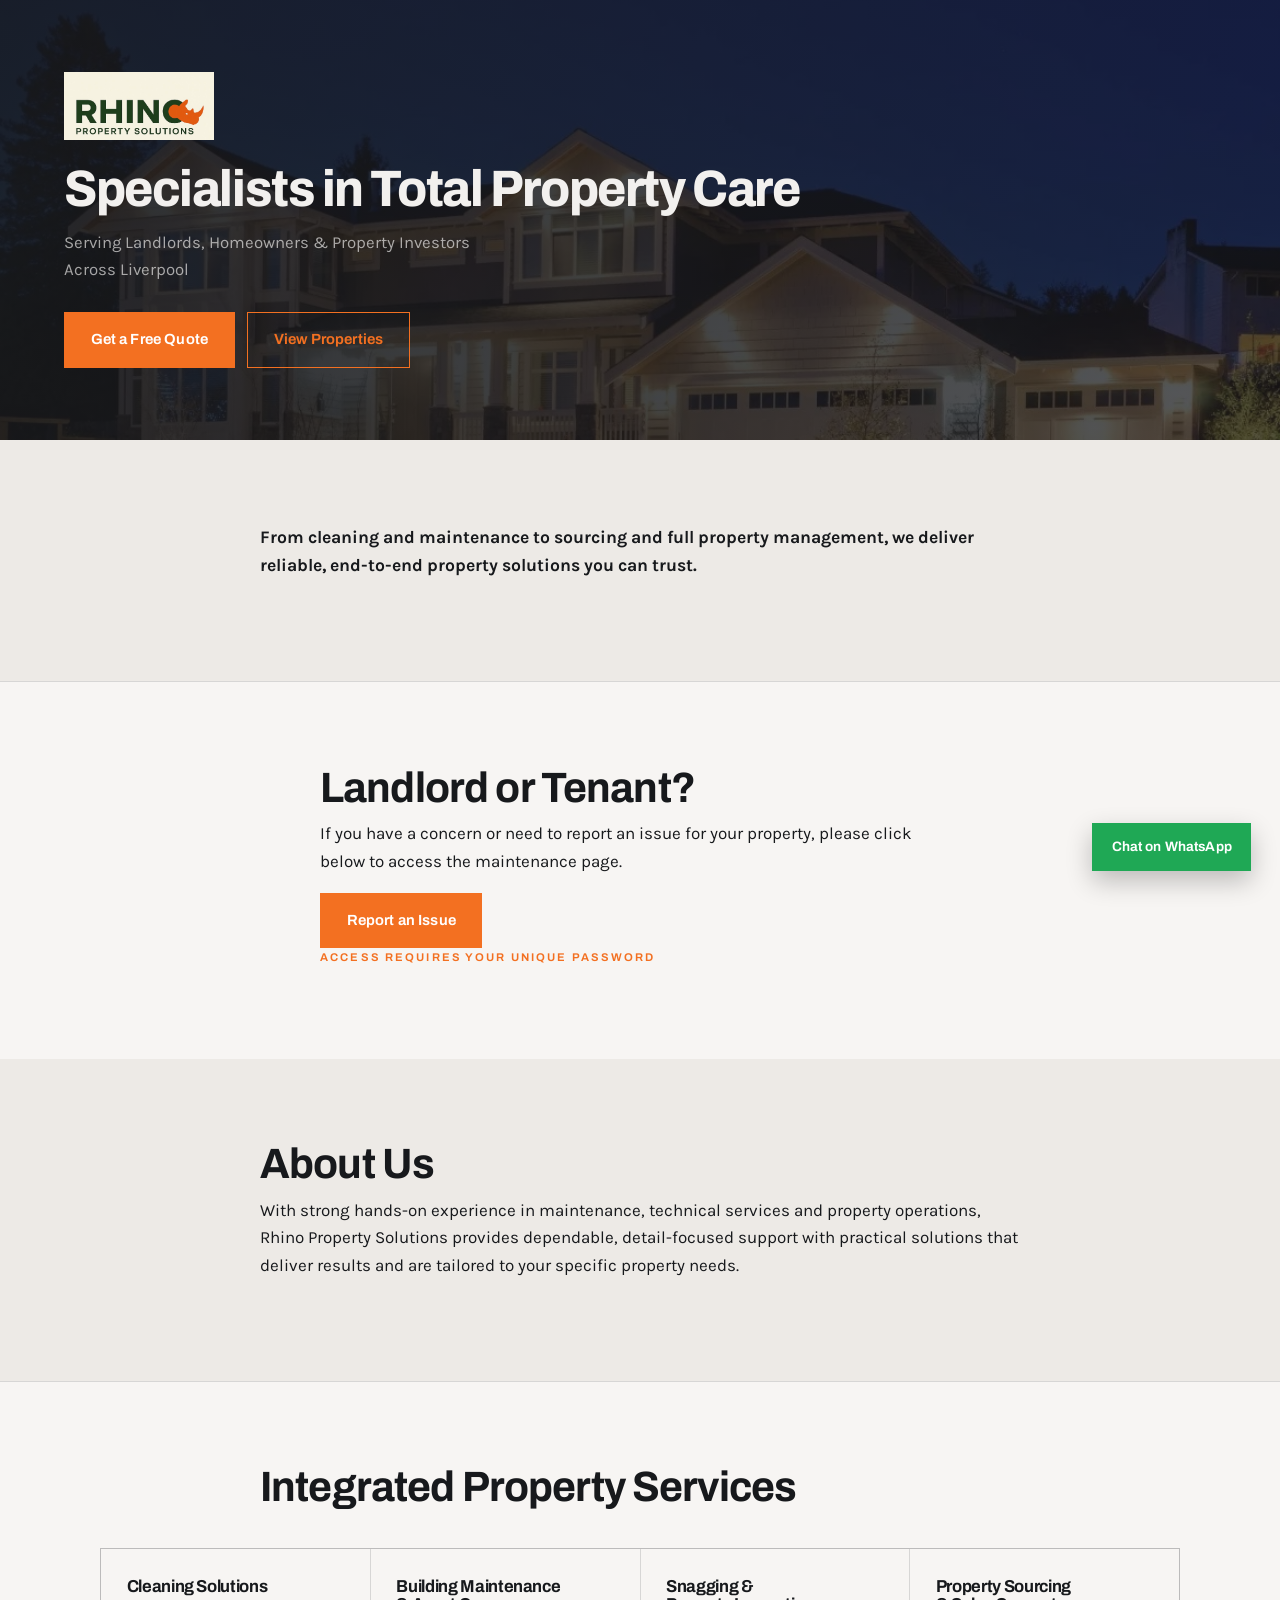
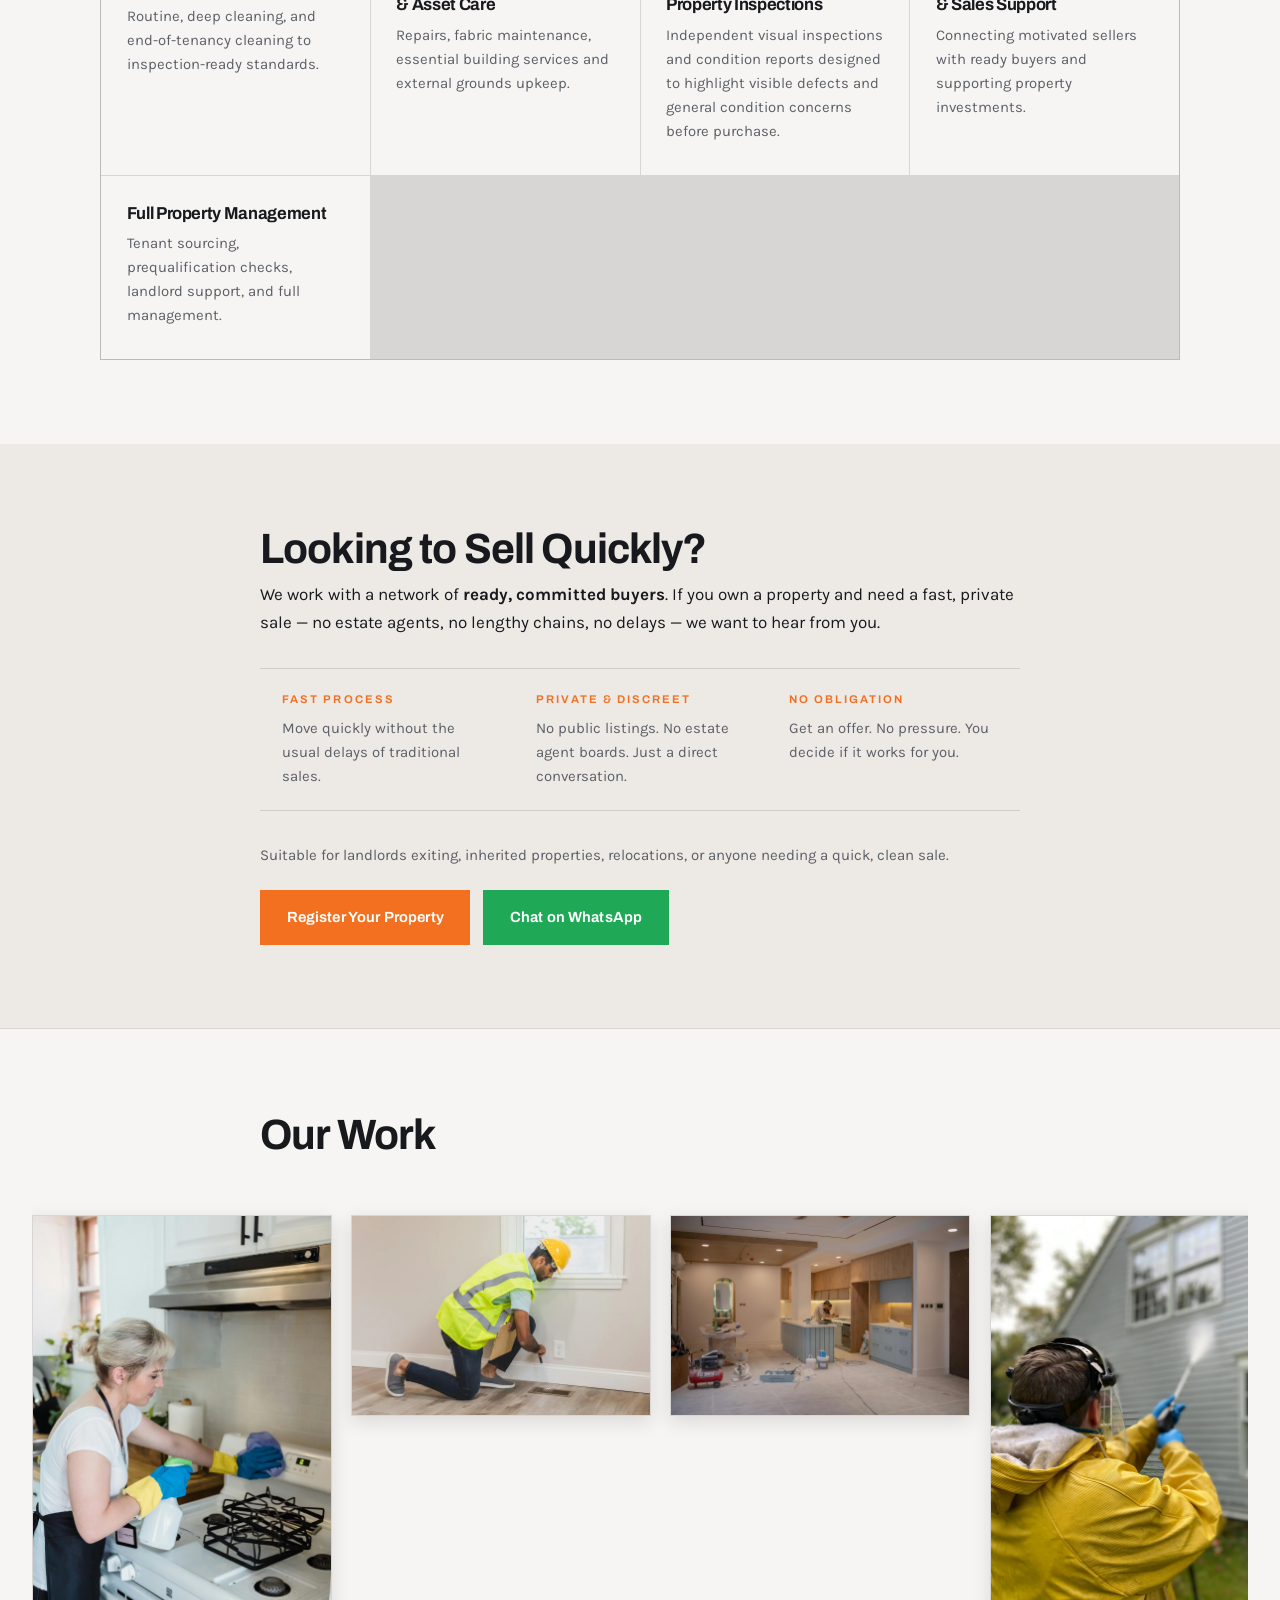
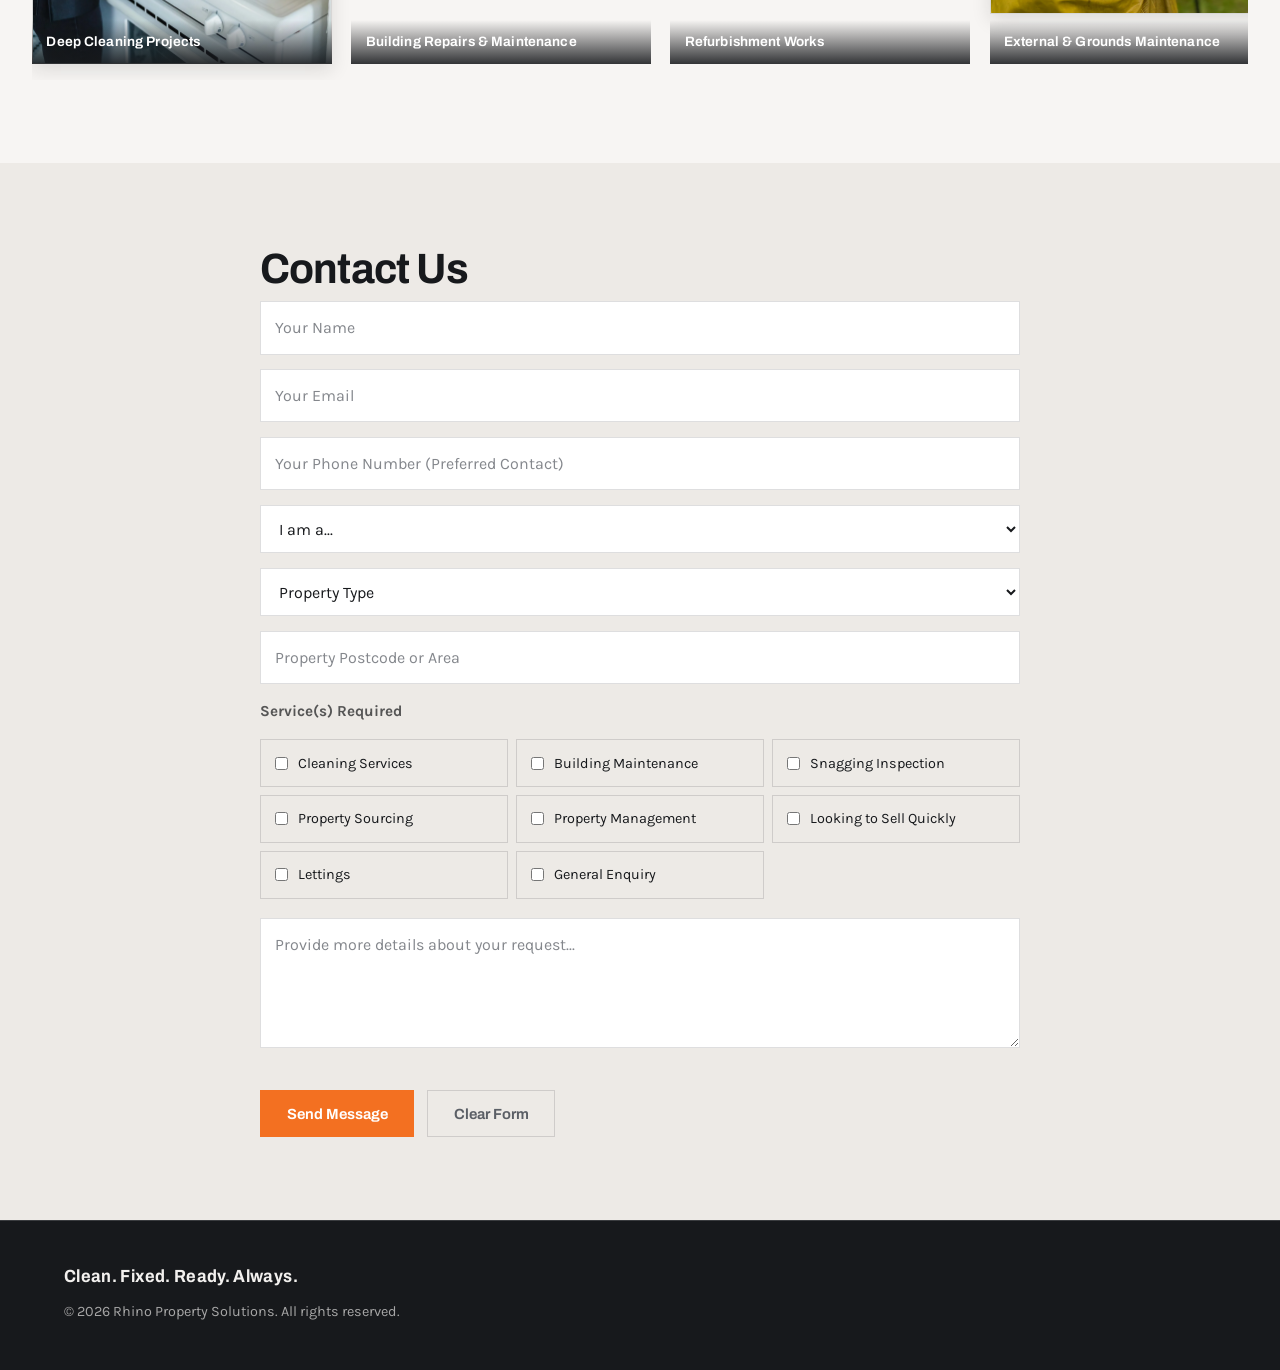
==== commit 5ac78130: "Update stylesheet version in index.html" ====
--- a/index.html
+++ b/index.html
@@ -30,7 +30,7 @@
     "serviceType": ["Cleaning Services","Building Maintenance","Snagging Inspections","Property Sourcing","Property Management"]
   }
   </script>
-  <link rel="stylesheet" href="style.css?v=1.0.9">
+  <link rel="stylesheet" href="style.css?v=2.0.0">
   <link rel="icon" href="favicon.png">
 </head>
 
@@ -408,4 +408,4 @@
 </script>
 
 </body>
-</html>+</html>
--- a/style.css
+++ b/style.css
@@ -1,933 +1,1018 @@
-* {
-  box-sizing: border-box;
-}
-
-html, body {
-  max-width: 100%;
-  overflow-x: hidden;
-}
-
-body {
-  margin: 0;
-  font-family: Arial, sans-serif;
-  line-height: 1.6;
-}
-
-img {
-  max-width: 100%;
-  height: auto;
-}
-
-a, button, .btn, .card, .album {
-  transition: all 0.2s ease;
-}
-
-button, a {
-  -webkit-tap-highlight-color: transparent;
-}
-
-html {
-  scroll-behavior: smooth;
-  -webkit-text-size-adjust: 100%;
-}
-
-/* ========================= */
-/*          HERO             */
-/* ========================= */
-
-.hero {
-  position: relative;
-  height: 90vh;
-  color: white;
-  text-align: center;
-  display: flex;
-  justify-content: center;
-  align-items: center;
-  overflow: hidden;
-}
-
-.hero-slides {
-  position: absolute;
-  inset: 0;
-  z-index: 0;
-}
-
-.hero-slide {
-  position: absolute;
-  inset: 0;
-  background: no-repeat center 40% / cover;
-  opacity: 0;
-  transition: opacity 1.5s ease-in-out;
-}
-
-.hero-slide::after {
-  content: '';
-  position: absolute;
-  inset: 0;
-  background: linear-gradient(to bottom, rgba(0,0,0,0.5) 0%, rgba(0,0,0,0.75) 100%);
-}
-
-.hero-slide.active {
-  opacity: 1;
-}
-
-.hero-content {
-  position: relative;
-  z-index: 1;
-}
-
-.hero a {
-  color: #FFB347;
-  text-decoration: none;
-}
-
-.hero h1 {
-  font-size: clamp(1.8rem, 5vw, 3rem);
-  color: #4CAF50;
-}
-
-.hero p {
-  font-size: 1.2em;
-  max-width: 500px;
-  margin: 0 auto;
-  font-weight: 600;
-}
-
-.hero.small {
-  height: 50vh;
-  background: linear-gradient(to bottom, rgba(0,0,0,0.5) 0%, rgba(0,0,0,0.75) 100%),
-              url('/hero.webp') no-repeat center 40% / cover;
-}
-
+@import url('https://fonts.googleapis.com/css2?family=Archivo:wdth,wght@62..125,400..900&family=Karla:wght@300..700&display=swap');
+
+/* ============================================================
+   RHINO PROPERTY SOLUTIONS — v2.0.0
+
+   Every class name from the previous stylesheet is kept, so the
+   properties, maintenance and thank-you pages restyle without any
+   HTML changes.
+
+   TWO PALETTES.  Signal is the default. To switch the whole site
+   to Slate, add one attribute to the html tag on every page:
+       <html lang="en" data-palette="slate">
+
+   THREE DIALS worth knowing about:
+       --accent   your orange, used for one thing at a time
+       --radius   0 = square (current). Set 4px or 999px to soften
+       --wrap     the page's maximum content width
+   ============================================================ */
+
+:root{
+  /* ---- PALETTE A: SIGNAL (default) ---- */
+  --ink:#17191C;              /* graphite ground for dark bands */
+  --ink-2:#212429;            /* raised panel on ink */
+  --paper:#F7F5F3;            /* page */
+  --paper-2:#EDEAE6;          /* banded section */
+  --text:#17191C;
+  --text-soft:#5B5F66;
+  --on-ink:#F2F0EE;
+  --on-ink-soft:rgba(242,240,238,.66);
+  --accent:#F37021;           /* Rhino orange */
+  --accent-deep:#D95F0E;
+  --accent-tint:rgba(243,112,33,.10);
+  --line:rgba(23,25,28,.14);
+  --line-ink:rgba(242,240,238,.16);
+  --hero-a:#2A2118;
+  --sheen:rgba(243,112,33,.14);
+
+  /* semantic, not brand: status only */
+  --ok:#2E7D32;
+  --ok-tint:#EAF2EA;
+  --ok-line:#C6DEC7;
+  --stop:#C62828;
+  --stop-tint:#FBEDED;
+  --stop-line:#F0CDCD;
+  --wa:#1FA855;
+  --wa-deep:#188644;
+
+  --radius:0px;
+  --wrap:min(1180px,90vw);
+  --measure:760px;   /* one reading column, shared by every page */
+  --gutter:clamp(1rem,5vw,2rem);
+}
+
+:root[data-palette="slate"]{
+  /* ---- PALETTE B: SLATE ---- */
+  --ink:#141A22;
+  --ink-2:#1D2531;
+  --paper:#F4F6F8;
+  --paper-2:#E7EBEF;
+  --text:#141A22;
+  --text-soft:#57616E;
+  --on-ink:#EDF1F5;
+  --on-ink-soft:rgba(237,241,245,.66);
+  --line:rgba(20,26,34,.14);
+  --line-ink:rgba(237,241,245,.16);
+  --hero-a:#1B2836;
+  --sheen:rgba(120,160,200,.13);
+}
+
+/* ============================================================
+   BASE
+   ============================================================ */
+
+*{box-sizing:border-box}
+
+html{
+  scroll-behavior:smooth;
+  scroll-padding-top:5.5rem;
+  -webkit-text-size-adjust:100%;
+}
+html,body{max-width:100%;overflow-x:hidden}
+
+body{
+  margin:0;
+  background:var(--paper);
+  color:var(--text);
+  font-family:'Karla',system-ui,-apple-system,sans-serif;
+  font-size:17px;
+  line-height:1.62;
+  -webkit-font-smoothing:antialiased;
+}
+
+h1,h2,h3,h4{
+  font-family:'Archivo','Helvetica Neue',Arial,sans-serif;
+  font-variation-settings:'wdth' 96,'wght' 700;
+  line-height:1.06;
+  letter-spacing:-.02em;
+  margin:0 0 .6rem;
+  text-wrap:balance;
+}
+h2{font-size:clamp(1.75rem,3.4vw,2.65rem)}
+h3{font-size:1.08rem}
+p{margin:0 0 1.05em}
+a{color:inherit}
+img{max-width:100%;height:auto;display:block}
+button,a{-webkit-tap-highlight-color:transparent}
+
+::selection{background:var(--accent);color:#fff}
+
+a:focus-visible,button:focus-visible,input:focus-visible,
+select:focus-visible,textarea:focus-visible,[tabindex]:focus-visible{
+  outline:3px solid var(--accent);
+  outline-offset:2px;
+}
+
+.wrap{width:var(--wrap);margin-inline:auto}
+
+.skip{
+  position:absolute;left:-9999px;top:0;z-index:200;
+  background:var(--accent);color:#fff;padding:.7rem 1.1rem;
+}
+.skip:focus{left:.5rem;top:.5rem}
+
+/* ============================================================
+   SHARED TYPE HELPERS
+   ============================================================ */
+
+.eyebrow{
+  font-family:'Archivo',sans-serif;
+  font-variation-settings:'wdth' 100,'wght' 600;
+  font-size:.71rem;letter-spacing:.2em;text-transform:uppercase;
+  color:var(--accent);margin:0 0 1.1rem;
+}
+
+.sectitle{font-size:clamp(1.75rem,3.4vw,2.65rem);max-width:19ch}
+
+.lead{font-size:1.1rem;max-width:60ch;color:var(--text-soft)}
+
+.statement{
+  font-family:'Archivo',sans-serif;font-variation-settings:'wdth' 96,'wght' 550;
+  font-size:clamp(1.25rem,2.5vw,1.75rem);line-height:1.32;letter-spacing:-.015em;
+  max-width:26ch;margin:0;
+}
+.statement b{font-variation-settings:'wdth' 96,'wght' 750;color:var(--accent)}
+
+/* editorial two-column: heading rail left, content right */
+.two{display:grid;grid-template-columns:.78fr 1.22fr;gap:clamp(1.6rem,4.5vw,4rem)}
+.two .rail{align-self:start}
+
+/* ============================================================
+   SECTIONS
+   ============================================================ */
+
+.section{
+  padding:clamp(3rem,6.5vw,5.8rem) var(--gutter);
+  scroll-margin-top:80px;
+  text-align:left;
+}
+/* legacy pages put content straight into .section with no container,
+   so every direct child gets the reading column by default */
+.section > *{max-width:var(--measure);margin-inline:auto}
+.section > .wrap{max-width:var(--wrap);width:100%}
+.section > .services{max-width:1080px}
+.section > .property-card{max-width:var(--measure)}
+.section > .gallery-container{max-width:none}
+/* a bare button dropped straight into a section still lines up with the
+   reading column above it, instead of drifting to the page edge */
+.section > .btn{
+  display:flex;width:max-content;max-width:100%;
+  margin-left:max(0px,(100% - var(--measure)) / 2);margin-right:auto;
+}
+
+/* the old stylesheet banded sections with .grey; keep the hook */
+.grey{background:var(--paper-2)}
+.section + .section:not(.grey),
+.grey + .section:not(.grey){border-top:1px solid var(--line)}
+
+.intro,.about{max-width:var(--measure);margin-inline:auto}
+.intro{font-size:1.1rem}
+
+.section-centered{max-width:640px;margin-inline:auto}
+
+.advisory-title,.advisory-text{color:var(--text-soft);font-style:normal}
+.advisory-title{
+  font-family:'Archivo',sans-serif;font-variation-settings:'wght' 650;
+  font-size:.7rem;letter-spacing:.19em;text-transform:uppercase;
+  color:var(--accent);margin-bottom:.6rem;
+}
+
+/* a short, bordered aside — used for the portal password note */
+.notice{
+  border-left:3px solid var(--accent);background:var(--paper-2);
+  padding:1.15rem 1.35rem;margin-top:1.4rem;font-size:.95rem;max-width:52ch;
+}
+.notice b{
+  display:block;font-family:'Archivo',sans-serif;
+  font-variation-settings:'wght' 700;font-size:1rem;margin-bottom:.25rem;
+}
+
+/* ============================================================
+   BUTTONS
+   ============================================================ */
+
+.btn{
+  display:inline-flex;align-items:center;justify-content:center;gap:.5rem;
+  font-family:'Archivo',sans-serif;font-variation-settings:'wdth' 100,'wght' 650;
+  font-size:.92rem;letter-spacing:.01em;text-decoration:none;text-align:center;
+  padding:.92rem 1.6rem;border:1px solid var(--accent);border-radius:var(--radius);
+  background:var(--accent);color:#fff;cursor:pointer;margin-top:0;
+  transition:transform .18s ease,box-shadow .18s ease,background .18s ease,color .18s ease,border-color .18s ease;
+}
+.btn:hover{
+  background:var(--accent-deep);border-color:var(--accent-deep);
+  transform:translateY(-2px);box-shadow:0 10px 24px rgba(243,112,33,.28);
+}
+.btn:active{transform:translateY(0)}
+
+.btn-secondary{
+  background:transparent;color:var(--text);border-color:var(--line);
+}
+.btn-secondary:hover{
+  background:var(--text);color:var(--paper);border-color:var(--text);box-shadow:none;
+}
+
+.btn-whatsapp{background:var(--wa);border-color:var(--wa);color:#fff}
+.btn-whatsapp:hover{background:var(--wa-deep);border-color:var(--wa-deep);box-shadow:0 10px 24px rgba(31,168,85,.28)}
+
+/* the two outline variants from the old sheet */
+.btn-outline-orange,.btn-outline,.btn.ghost{
+  background:transparent;border:1px solid var(--accent);color:var(--accent);
+}
+.btn-outline-orange:hover,.btn-outline:hover,.btn.ghost:hover{
+  background:var(--accent);color:#fff;
+}
+/* on dark grounds an outline button reads better in the ink colour */
+.btn.on-ink{border-color:var(--line-ink);background:transparent;color:var(--on-ink)}
+.btn.on-ink:hover{background:var(--on-ink);color:var(--ink);border-color:var(--on-ink);box-shadow:none}
+
+.btnrow{display:flex;flex-wrap:wrap;gap:.8rem;margin-top:1.8rem}
+
+.linkbtn{
+  appearance:none;border:0;background:none;font:inherit;font-size:.88rem;
+  color:var(--text-soft);text-decoration:underline;text-underline-offset:3px;cursor:pointer;
+}
+.linkbtn:hover{color:var(--accent)}
+
+/* ============================================================
+   TOP BAR  (homepage)
+   ============================================================ */
+
+.topbar{
+  position:sticky;top:0;z-index:60;
+  background:var(--ink);color:var(--on-ink);
+  border-bottom:1px solid var(--line-ink);
+}
+.topbar .wrap{display:flex;align-items:center;gap:1.2rem;min-height:64px;padding-block:.5rem}
+
+.brand{display:flex;align-items:center;gap:.65rem;text-decoration:none;color:inherit;flex:0 0 auto}
+.brand img{height:34px;width:auto}
+.brand .horn{width:26px;height:26px;flex:0 0 auto}
+.brand .horn path{fill:var(--accent)}
+.brand .word{
+  font-family:'Archivo',sans-serif;font-variation-settings:'wdth' 88,'wght' 750;
+  font-size:1.02rem;letter-spacing:-.01em;line-height:1.05;
+}
+.brand .word small{
+  display:block;font-variation-settings:'wdth' 100,'wght' 500;
+  font-size:.6rem;letter-spacing:.19em;text-transform:uppercase;
+  color:var(--on-ink-soft);margin-top:.18rem;
+}
+
+.topnav{display:flex;gap:1.15rem;margin-left:auto;font-size:.8rem;letter-spacing:.04em}
+.topnav a{
+  text-decoration:none;color:var(--on-ink-soft);padding:.3rem 0;white-space:nowrap;
+  border-bottom:1px solid transparent;transition:color .2s,border-color .2s;
+}
+.topnav a:hover{color:var(--on-ink);border-color:var(--accent)}
+
+.callpill{
+  display:inline-flex;align-items:center;gap:.5rem;text-decoration:none;
+  font-family:'Archivo',sans-serif;font-variation-settings:'wght' 650;
+  font-size:.88rem;padding:.55rem 1.05rem;border-radius:var(--radius);
+  background:var(--accent);color:#fff;white-space:nowrap;
+}
+.callpill:hover{background:var(--accent-deep)}
+.callpill svg{width:15px;height:15px;fill:currentColor}
+
+/* ============================================================
+   HERO — homepage lead
+   ============================================================ */
+
+.hero-lead{
+  background:
+    radial-gradient(120% 95% at 14% 6%, var(--hero-a) 0%, transparent 60%),
+    radial-gradient(100% 85% at 92% 96%, var(--ink-2) 0%, transparent 62%),
+    var(--ink);
+  color:var(--on-ink);position:relative;overflow:hidden;
+  padding:clamp(3.4rem,8vw,6.5rem) 0 0;
+}
+.hero-lead::after{
+  content:"";position:absolute;inset:0;pointer-events:none;
+  background:linear-gradient(112deg,transparent 36%,var(--sheen) 46%,transparent 58%);
+}
+.hero-lead .wrap{position:relative;z-index:2}
+.herogrid{display:grid;grid-template-columns:1.12fr .88fr;gap:clamp(2rem,5vw,4rem);align-items:end}
+
+.hero-lead h1{
+  font-size:clamp(2.5rem,6.6vw,4.5rem);
+  font-variation-settings:'wdth' 92,'wght' 780;
+  letter-spacing:-.032em;margin:0;
+}
+.hero-lead h1 .thin{
+  display:block;font-variation-settings:'wdth' 92,'wght' 400;color:var(--on-ink-soft);
+}
+.hero-lead .lede{
+  font-size:clamp(1.02rem,1.6vw,1.2rem);max-width:38ch;
+  color:var(--on-ink-soft);margin-top:1.5rem;
+}
+.motto{
+  margin-top:2rem;padding-top:1.2rem;border-top:1px solid var(--line-ink);
+  font-family:'Archivo',sans-serif;font-variation-settings:'wdth' 100,'wght' 600;
+  font-size:.95rem;letter-spacing:.16em;text-transform:uppercase;color:var(--accent);
+}
+
+.heromark{display:flex;justify-content:center;align-items:flex-end;padding-bottom:.5rem}
+.heromark svg{width:min(300px,66vw);height:auto}
+.heromark img{width:min(260px,60vw);height:auto}
+.heromark .plate,.heromark .tick{fill:none;stroke:var(--line-ink);stroke-width:1}
+.heromark .horn{fill:var(--accent)}
+.heromark .hair{stroke:var(--line-ink);stroke-width:1}
+.heromark .mono{
+  font-family:'Archivo',sans-serif;font-weight:800;font-size:42px;
+  letter-spacing:7px;fill:var(--on-ink);
+}
+.heromark .lbl{
+  font-family:'Archivo',sans-serif;font-weight:600;font-size:9.5px;
+  letter-spacing:3.4px;fill:var(--on-ink-soft);
+}
+
+/* spec strip: reads like the header block of a condition report */
+.specstrip{
+  margin:clamp(2.4rem,6vw,4rem) 0 0;
+  border-top:1px solid var(--line-ink);
+  display:grid;grid-template-columns:repeat(auto-fit,minmax(190px,1fr));
+}
+.spec{padding:1.2rem 1.6rem 1.5rem;border-right:1px solid var(--line-ink)}
+.spec:first-child{padding-left:0}
+.spec:last-child{border-right:0}
+.spec dt{
+  font-family:'Archivo',sans-serif;font-size:.64rem;letter-spacing:.2em;
+  text-transform:uppercase;color:var(--on-ink-soft);font-variation-settings:'wght' 600;
+}
+.spec dd{
+  margin:.45rem 0 0;font-family:'Archivo',sans-serif;
+  font-variation-settings:'wdth' 96,'wght' 620;font-size:1.05rem;
+  font-variant-numeric:tabular-nums;line-height:1.25;
+}
+
+/* ============================================================
+   HERO — inner pages (.hero.small) and the legacy slideshow hero
+   ============================================================ */
+
+.hero{
+  position:relative;overflow:hidden;
+  background:var(--ink);color:var(--on-ink);
+  padding:clamp(2.6rem,7vw,4.5rem) var(--gutter);
+  text-align:left;
+}
+.hero-slides{position:absolute;inset:0;z-index:0}
+.hero-slide{
+  position:absolute;inset:0;
+  background:no-repeat center 40% / cover;
+  opacity:0;transition:opacity 1.5s ease-in-out;
+}
+.hero-slide::after{
+  content:'';position:absolute;inset:0;
+  background:linear-gradient(105deg,rgba(23,25,28,.92) 0%,rgba(23,25,28,.72) 100%);
+}
+.hero-slide.active{opacity:1}
+.hero-content{position:relative;z-index:1;width:var(--wrap);margin-inline:auto}
+
+.hero.small{
+  background:
+    linear-gradient(105deg,rgba(23,25,28,.94) 0%,rgba(23,25,28,.76) 100%),
+    url('/hero.webp') no-repeat center 40% / cover;
+  border-bottom:1px solid var(--line-ink);
+}
 .hero.small .hero-content,
-.hero.small > div:not(.hero-slides) {
-  position: relative;
-  z-index: 1;
-}
-
-.hero-content .btn:not(.btn-outline-orange) {
-  background: linear-gradient(90deg, #f37021, #ffd700, #f37021);
-  background-size: 200% auto;
-  animation: shimmer 2.5s linear infinite;
-  text-shadow: 0 1px 3px rgba(0,0,0,0.3);
-  color: white;
-}
-
-@keyframes shimmer {
-  to {
-    background-position: 200% center;
+.hero.small > div:not(.hero-slides){position:relative;z-index:1}
+
+.hero h1{
+  color:var(--on-ink);
+  font-size:clamp(2rem,5vw,3.2rem);
+  font-variation-settings:'wdth' 94,'wght' 760;
+  letter-spacing:-.028em;margin:0 0 .8rem;
+}
+.hero p{
+  color:var(--on-ink-soft);font-size:1.05rem;max-width:46ch;margin:0;
+}
+.hero a{color:var(--accent);text-decoration:none}
+.hero a:hover{text-decoration:underline;text-underline-offset:3px}
+.hero .logo{margin-bottom:1.4rem}
+
+.hero-cta-group{
+  display:flex;flex-wrap:wrap;gap:.8rem;margin-top:1.8rem;align-items:center;
+}
+/* the old sheet put a shimmering gradient on the hero CTA — one flat
+   colour reads more confident, so the animation is deliberately gone */
+.hero-content .btn:not(.btn-outline-orange){
+  background:var(--accent);color:#fff;text-shadow:none;
+}
+.hero-content .btn:not(.btn-outline-orange):hover{background:var(--accent-deep)}
+
+.logo{width:150px;margin-bottom:1.2rem}
+
+/* ============================================================
+   SERVICES — hairline grid (homepage) and legacy .card list
+   ============================================================ */
+
+.services-band{background:var(--ink);color:var(--on-ink)}
+.services-band .sectitle,.services-band h2{color:var(--on-ink)}
+.services-band .lead{color:var(--on-ink-soft)}
+
+.svcgrid{
+  display:grid;grid-template-columns:repeat(3,1fr);
+  gap:1px;background:var(--line-ink);
+  border:1px solid var(--line-ink);margin-top:2.6rem;
+}
+.svc{
+  background:var(--ink);padding:1.8rem 1.6rem 2rem;
+  text-decoration:none;color:inherit;display:block;transition:background .25s;
+}
+.svc:hover{background:var(--ink-2)}
+.svc .mark{display:block;width:26px;height:3px;background:var(--accent);margin-bottom:1.15rem}
+.svc h3{font-size:1.08rem;font-variation-settings:'wdth' 96,'wght' 680;margin-bottom:.5rem}
+.svc p{font-size:.93rem;color:var(--on-ink-soft);margin:0}
+.svc .go{
+  display:block;margin-top:.8rem;color:var(--accent);
+  font-family:'Archivo',sans-serif;font-variation-settings:'wght' 650;font-size:.85rem;
+}
+.svc-cta:hover .go{text-decoration:underline;text-underline-offset:3px}
+
+/* legacy card row, restyled to match */
+.services{
+  display:grid;grid-template-columns:repeat(auto-fit,minmax(250px,1fr));
+  gap:1px;background:var(--line);border:1px solid var(--line);
+  max-width:1080px;margin:2.4rem auto 0;
+}
+.card{
+  background:var(--paper);padding:1.8rem 1.6rem 2rem;
+  width:auto;border-left:0;box-shadow:none;
+}
+.card:hover{background:var(--paper-2);transform:none}
+.card h3{color:var(--text);font-variation-settings:'wdth' 96,'wght' 680;margin-bottom:.5rem}
+.card p{font-size:.93rem;color:var(--text-soft);margin:0}
+
+/* ============================================================
+   PROCESS — a real sequence, so it is numbered
+   ============================================================ */
+
+.steps{
+  display:grid;grid-template-columns:repeat(auto-fit,minmax(230px,1fr));
+  margin-top:2.6rem;border-top:1px solid var(--line);
+}
+.step{padding:1.7rem 1.6rem 1.8rem;border-right:1px solid var(--line)}
+.step:first-child{padding-left:0}
+.step:last-child{border-right:0;padding-right:0}
+.step .n{
+  font-family:'Archivo',sans-serif;font-variation-settings:'wdth' 88,'wght' 750;
+  font-size:2.1rem;line-height:1;color:var(--accent);
+  font-variant-numeric:tabular-nums;display:block;margin-bottom:.9rem;
+}
+.step h3{font-size:1.06rem;margin-bottom:.4rem}
+.step p{font-size:.93rem;color:var(--text-soft);margin:0}
+
+/* ============================================================
+   SELL QUICKLY
+   ============================================================ */
+
+.sell{
+  background:radial-gradient(115% 100% at 88% 0%, var(--hero-a) 0%, transparent 62%),var(--ink-2);
+  color:var(--on-ink);position:relative;overflow:hidden;
+}
+.sell::after{
+  content:"";position:absolute;inset:0;pointer-events:none;
+  background:linear-gradient(105deg,transparent 42%,var(--sheen) 51%,transparent 60%);
+}
+.sell .wrap,.sell .sell-inner{position:relative;z-index:2}
+.sell .sectitle,.sell h2{color:var(--on-ink)}
+.sell p{color:var(--on-ink-soft);max-width:56ch}
+.sell strong{color:var(--on-ink)}
+
+.sellpoints{list-style:none;padding:0;margin:2rem 0 0;border-top:1px solid var(--line-ink)}
+.sellpoints li{
+  display:grid;grid-template-columns:auto 1fr;gap:1rem;align-items:baseline;
+  padding:1.1rem 0;border-bottom:1px solid var(--line-ink);
+}
+.sellpoints .k{
+  font-family:'Archivo',sans-serif;font-variation-settings:'wght' 650;
+  font-size:.7rem;letter-spacing:.18em;text-transform:uppercase;
+  color:var(--accent);white-space:nowrap;min-width:9.5rem;
+}
+.sellpoints .v{font-size:.97rem;color:var(--on-ink-soft);margin:0}
+
+/* legacy sell block, restyled — the emoji icons are dropped */
+.sell-inner{max-width:var(--measure);margin-inline:auto}
+.sell-features{
+  display:grid;grid-template-columns:repeat(auto-fit,minmax(200px,1fr));
+  gap:0;margin:2rem 0;border-top:1px solid var(--line);
+}
+.sell-feature{
+  text-align:left;max-width:none;
+  padding:1.3rem 1.4rem 1.4rem;border-bottom:1px solid var(--line);
+}
+.sell-icon{display:none}
+.sell-feature-title{
+  font-family:'Archivo',sans-serif;font-variation-settings:'wght' 650;
+  font-size:.7rem;letter-spacing:.18em;text-transform:uppercase;
+  color:var(--accent);margin:0 0 .45rem;
+}
+.sell-feature-desc{font-size:.93rem;color:var(--text-soft);margin:0}
+.sell-note{font-style:normal;color:var(--text-soft);font-size:.94rem}
+.sell-buttons{display:flex;flex-wrap:wrap;gap:.8rem;justify-content:flex-start;margin-top:1.4rem}
+
+/* ============================================================
+   OUR WORK — photo stacks (homepage) and legacy marquee albums
+   ============================================================ */
+
+.stacks{
+  display:grid;grid-template-columns:repeat(auto-fit,minmax(215px,1fr));
+  gap:clamp(1.8rem,4vw,2.8rem) clamp(1.3rem,3vw,2.2rem);margin-top:2.8rem;
+}
+.stack{
+  appearance:none;border:0;background:none;padding:0;margin:0;font:inherit;color:inherit;
+  text-align:left;cursor:pointer;display:block;width:100%;
+}
+.stack .deck{position:relative;aspect-ratio:4/3}
+.stack .card{
+  position:absolute;inset:0;overflow:hidden;padding:0;
+  background:var(--paper-2);border:1px solid var(--line);
+  box-shadow:0 6px 18px rgba(23,25,28,.12);
+  transition:transform .38s cubic-bezier(.2,.7,.3,1),box-shadow .38s;
+  transform-origin:50% 100%;
+}
+.stack .card img{width:100%;height:100%;object-fit:cover}
+.stack .card:nth-child(1){transform:rotate(-3deg) translate(-5px,4px)}
+.stack .card:nth-child(2){transform:rotate(2.3deg) translate(5px,2px)}
+.stack .card:nth-child(3){transform:rotate(-.5deg)}
+.stack:hover .card:nth-child(1),.stack:focus-visible .card:nth-child(1){transform:rotate(-7.5deg) translate(-15px,-6px)}
+.stack:hover .card:nth-child(2),.stack:focus-visible .card:nth-child(2){transform:rotate(6deg) translate(15px,-3px)}
+.stack:hover .card:nth-child(3),.stack:focus-visible .card:nth-child(3){transform:rotate(-.5deg) translateY(-9px);box-shadow:0 18px 34px rgba(23,25,28,.2)}
+.stack .meta{display:flex;flex-direction:column;align-items:flex-start;gap:.25rem;margin-top:1.05rem}
+.stack .meta h3{font-size:1rem;margin:0}
+.stack .meta .count{
+  font-family:'Archivo',sans-serif;font-size:.68rem;letter-spacing:.14em;
+  text-transform:uppercase;color:var(--text-soft);
+}
+.ph{
+  position:absolute;inset:0;display:grid;place-items:center;text-align:center;padding:.8rem;
+  background-image:repeating-linear-gradient(135deg,var(--line) 0 1px,transparent 1px 9px);
+}
+.ph span{
+  font-family:'Archivo',sans-serif;font-size:.62rem;letter-spacing:.14em;
+  text-transform:uppercase;color:var(--text-soft);background:var(--paper);padding:.3rem .55rem;
+}
+
+/* legacy horizontal album marquee */
+.gallery-container{
+  overflow-x:auto;width:100%;max-width:100vw;padding:.6rem 0 1rem;
+  cursor:grab;scrollbar-width:none;
+}
+.gallery-container::-webkit-scrollbar{display:none}
+.gallery-container:active{cursor:grabbing}
+.gallery-marquee{display:flex;gap:1.2rem;min-width:100%;margin-top:2.4rem}
+.album{position:relative;width:300px;flex-shrink:0;cursor:pointer}
+.album > img{
+  width:100%;border-radius:var(--radius);border:1px solid var(--line);
+  box-shadow:0 6px 18px rgba(23,25,28,.12);
+}
+.album-label{
+  position:absolute;bottom:0;left:0;right:0;padding:.7rem .9rem;
+  background:linear-gradient(to top,rgba(23,25,28,.88),transparent);
+  color:#fff;border-radius:0;pointer-events:none;
+  font-family:'Archivo',sans-serif;font-variation-settings:'wght' 650;
+  font-size:.85rem;letter-spacing:.01em;
+}
+.album-content{display:none;flex-wrap:wrap;gap:.5rem;margin-top:.5rem}
+.album-content img{
+  width:140px;height:100px;object-fit:cover;
+  border-radius:var(--radius);cursor:pointer;border:1px solid var(--line);
+}
+.album.expanded .album-content{display:flex}
+.album.expanded{z-index:10}
+
+/* ============================================================
+   AREAS + Q&A
+   ============================================================ */
+
+.areas{display:flex;flex-wrap:wrap;gap:.5rem;margin-top:2rem}
+.areas span{
+  font-family:'Archivo',sans-serif;font-variation-settings:'wght' 600;
+  font-size:.78rem;letter-spacing:.06em;
+  border:1px solid var(--line);padding:.5rem .95rem;
+  font-variant-numeric:tabular-nums;
+}
+.areas span.hot{border-color:var(--accent);color:var(--accent)}
+
+.qa{display:grid;grid-template-columns:repeat(auto-fit,minmax(260px,1fr));gap:2rem 2.4rem;margin-top:2.4rem}
+.qa h3{font-size:1.03rem;margin-bottom:.45rem}
+.qa p{font-size:.94rem;color:var(--text-soft);margin:0}
+
+/* ============================================================
+   FORMS
+   ============================================================ */
+
+form{max-width:none;margin:0}
+.section > form{max-width:var(--measure);margin-inline:auto}
+
+input,textarea,select{
+  width:100%;padding:.8rem .9rem;margin:0;
+  border:1px solid var(--line);border-radius:var(--radius);
+  font:inherit;font-size:1rem;color:var(--text);background:#fff;
+  transition:border-color .18s,box-shadow .18s;
+}
+input::placeholder,textarea::placeholder{color:var(--text-soft);opacity:.75}
+input:focus,textarea:focus,select:focus{
+  outline:none;border-color:var(--accent);box-shadow:0 0 0 3px var(--accent-tint);
+}
+textarea{min-height:130px;resize:vertical}
+input[type="checkbox"]{width:auto;margin:0;accent-color:var(--accent)}
+
+/* legacy pages stack bare inputs with no wrapper — restore breathing room */
+form > input,form > select,form > textarea{margin:0 0 .9rem}
+
+.formcard{
+  margin-top:2.4rem;background:var(--paper);color:var(--text);
+  border-top:3px solid var(--accent);padding:clamp(1.5rem,4vw,2.6rem);
+}
+.fieldset{border:0;padding:0;margin:0 0 2rem}
+.fieldset:last-of-type{margin-bottom:1.4rem}
+.fieldset legend{
+  font-family:'Archivo',sans-serif;font-variation-settings:'wght' 650;
+  font-size:.68rem;letter-spacing:.19em;text-transform:uppercase;
+  color:var(--accent);padding:0 0 1rem;
+}
+.fields{display:grid;grid-template-columns:repeat(auto-fit,minmax(230px,1fr));gap:1.1rem 1.3rem}
+.field{display:flex;flex-direction:column;gap:.4rem}
+.field.full{grid-column:1/-1}
+.field label{
+  font-family:'Archivo',sans-serif;font-variation-settings:'wght' 600;
+  font-size:.72rem;letter-spacing:.11em;text-transform:uppercase;color:var(--text-soft);
+}
+.hint{font-size:.78rem;color:var(--text-soft)}
+
+.chips{display:grid;grid-template-columns:repeat(auto-fit,minmax(245px,1fr));gap:.55rem}
+.chip{
+  display:flex;align-items:center;gap:.6rem;cursor:pointer;
+  border:1px solid var(--line);border-radius:var(--radius);
+  padding:.7rem .9rem;font-size:.9rem;
+  transition:border-color .18s,background .18s;
+}
+.chip:hover{border-color:var(--accent)}
+.chip input{width:16px;height:16px;flex:0 0 auto}
+.chip:has(input:checked){border-color:var(--accent);background:var(--accent-tint)}
+
+/* legacy checkbox grid on the contact form */
+.services-grid{
+  display:grid;grid-template-columns:repeat(auto-fit,minmax(200px,1fr));
+  gap:.5rem;max-width:none;margin:.6rem 0 1.2rem;
+}
+.services-grid label{
+  display:flex;align-items:center;gap:.6rem;
+  font-weight:400;font-size:.9rem;
+  border:1px solid var(--line);border-radius:var(--radius);padding:.7rem .9rem;
+  cursor:pointer;transition:border-color .18s,background .18s;
+}
+.services-grid label:hover{border-color:var(--accent)}
+.services-grid label:has(input:checked){border-color:var(--accent);background:var(--accent-tint)}
+
+.form-buttons,.formactions{
+  display:flex;flex-wrap:wrap;gap:.8rem;margin-top:1.2rem;align-items:center;
+}
+form button{
+  font-family:'Archivo',sans-serif;font-variation-settings:'wght' 650;
+  font-size:.92rem;background:var(--accent);color:#fff;
+  padding:.92rem 1.6rem;border:1px solid var(--accent);border-radius:var(--radius);
+  width:auto;cursor:pointer;
+  transition:transform .18s,box-shadow .18s,background .18s,color .18s,border-color .18s;
+}
+form button:hover{
+  background:var(--accent-deep);border-color:var(--accent-deep);
+  transform:translateY(-2px);box-shadow:0 10px 24px rgba(243,112,33,.28);
+}
+form button[type="reset"]{background:transparent;color:var(--text-soft);border-color:var(--line)}
+form button[type="reset"]:hover{
+  background:var(--text);color:var(--paper);border-color:var(--text);box-shadow:none;
+}
+
+/* ============================================================
+   PASSWORD GATE
+   ============================================================ */
+
+#gate-screen{
+  position:fixed;inset:0;z-index:9999;
+  display:flex;flex-direction:column;justify-content:center;align-items:center;
+  gap:1rem;padding:var(--gutter);
+  background:
+    radial-gradient(120% 90% at 20% 10%, var(--hero-a) 0%, transparent 60%),
+    var(--ink);
+  color:var(--on-ink);text-align:center;
+}
+#gate-screen p{max-width:34ch}
+#gate-screen p strong{
+  font-family:'Archivo',sans-serif;font-variation-settings:'wdth' 96,'wght' 700;
+  font-size:1.35rem;letter-spacing:-.015em;
+}
+#passwordInput{
+  max-width:280px;width:100%;text-align:center;
+  font-family:'Archivo',sans-serif;font-size:1.15rem;letter-spacing:.3em;
+  background:transparent;color:var(--on-ink);border-color:var(--line-ink);
+}
+#passwordInput::placeholder{color:var(--on-ink-soft);letter-spacing:.04em;font-size:.85rem}
+.gate-btn{
+  font-family:'Archivo',sans-serif;font-variation-settings:'wght' 650;
+  padding:.9rem 2rem;font-size:1rem;
+  background:var(--accent);color:#fff;border:1px solid var(--accent);
+  border-radius:var(--radius);cursor:pointer;transition:background .18s,transform .18s;
+}
+.gate-btn:hover{background:var(--accent-deep);border-color:var(--accent-deep);transform:translateY(-2px)}
+.gate-error{color:#FF8A80;display:none;font-size:.92rem}
+
+/* ============================================================
+   PROPERTY LISTING
+   ============================================================ */
+
+.property-card{
+  max-width:var(--measure);background:var(--paper);
+  border:1px solid var(--line);border-radius:var(--radius);
+  box-shadow:none;overflow:hidden;text-align:left;
+}
+.property-cover{position:relative;cursor:pointer}
+.property-cover > img{
+  width:100%;height:340px;object-fit:cover;
+  transition:opacity .2s ease;
+}
+.property-cover:hover > img{opacity:.92}
+.property-cover-hint{
+  position:absolute;bottom:.8rem;right:.8rem;
+  background:rgba(23,25,28,.82);color:#fff;
+  font-family:'Archivo',sans-serif;font-size:.68rem;
+  letter-spacing:.14em;text-transform:uppercase;
+  padding:.45rem .8rem;border-radius:var(--radius);pointer-events:none;
+}
+.property-cover-hint.hidden{display:none}
+
+.property-photo-grid{display:none;flex-wrap:wrap;gap:2px;margin-top:2px}
+.property-photo-grid.expanded{display:flex}
+.property-photo-grid img{
+  width:calc(25% - 1.5px);height:120px;object-fit:cover;
+  cursor:pointer;transition:opacity .2s ease;
+}
+.property-photo-grid img:hover{opacity:.85}
+
+.property-details{padding:clamp(1.4rem,4vw,2rem)}
+.property-address{
+  font-family:'Archivo',sans-serif;font-variation-settings:'wdth' 96,'wght' 700;
+  font-size:1.5rem;letter-spacing:-.02em;color:var(--text);margin:0 0 .2rem;
+}
+.property-price{
+  font-family:'Archivo',sans-serif;font-variation-settings:'wdth' 96,'wght' 750;
+  font-size:2rem;letter-spacing:-.02em;color:var(--text);
+  font-variant-numeric:tabular-nums;margin:0 0 1rem;
+}
+.property-price span{
+  font-size:.5em;color:var(--text-soft);font-variation-settings:'wght' 500;letter-spacing:0;
+}
+.property-availability{
+  display:inline-block;background:var(--ok-tint);color:var(--ok);
+  border:1px solid var(--ok-line);border-radius:var(--radius);
+  font-family:'Archivo',sans-serif;font-variation-settings:'wght' 650;
+  font-size:.72rem;letter-spacing:.14em;text-transform:uppercase;
+  padding:.45rem .85rem;margin-bottom:1.2rem;
+}
+.property-tags{display:flex;flex-wrap:wrap;gap:.45rem;margin-bottom:1.4rem}
+.tag{
+  background:transparent;color:var(--text-soft);
+  border:1px solid var(--line);border-radius:var(--radius);
+  font-family:'Archivo',sans-serif;font-variation-settings:'wght' 600;
+  padding:.42rem .8rem;font-size:.78rem;letter-spacing:.03em;
+}
+.tag.red{background:var(--stop-tint);color:var(--stop);border-color:var(--stop-line)}
+.property-description{
+  color:var(--text-soft);font-size:.96rem;line-height:1.7;
+  margin-bottom:1.4rem;border-top:1px solid var(--line);padding-top:1.3rem;
+}
+.platform-buttons{
+  display:flex;flex-wrap:wrap;gap:.7rem;
+  border-top:1px solid var(--line);padding-top:1.4rem;
+}
+.btn-openrent{background:#E8425A;border-color:#E8425A}
+.btn-openrent:hover{background:#C73249;border-color:#C73249;box-shadow:0 10px 24px rgba(232,66,90,.28)}
+.btn-otm{background:#004B87;border-color:#004B87}
+.btn-otm:hover{background:#003A6A;border-color:#003A6A;box-shadow:0 10px 24px rgba(0,75,135,.28)}
+.no-listings{color:var(--text-soft)}
+
+/* ============================================================
+   LIGHTBOX
+   ============================================================ */
+
+.lightbox,.lb{
+  display:none;position:fixed;inset:0;z-index:9999;
+  background:rgba(10,12,15,.95);
+  justify-content:center;align-items:center;flex-direction:column;
+  padding:clamp(1rem,4vw,3rem);
+}
+.lightbox.active,.lb.open{display:flex}
+.lightbox img,.lb img{
+  max-width:90vw;max-height:76vh;object-fit:contain;
+  border-radius:var(--radius);box-shadow:0 24px 60px rgba(0,0,0,.55);
+}
+.lightbox-inner{position:relative;display:flex;align-items:center;justify-content:center}
+.lightbox-arrow,.lb button{
+  position:absolute;top:50%;transform:translateY(-50%);
+  background:rgba(242,240,238,.1);border:none;color:#fff;
+  font-size:1.8rem;line-height:1;width:50px;height:50px;
+  border-radius:var(--radius);cursor:pointer;
+  display:flex;align-items:center;justify-content:center;
+  transition:background .2s;z-index:10;
+}
+.lightbox-arrow:hover,.lb button:hover{background:var(--accent)}
+#lightboxPrev,.lb .p{left:clamp(.5rem,2.5vw,2rem)}
+#lightboxNext,.lb .n{right:clamp(.5rem,2.5vw,2rem)}
+.lightbox-counter{
+  color:var(--on-ink-soft);font-size:.88rem;margin-top:.9rem;
+  font-family:'Archivo',sans-serif;letter-spacing:.1em;
+}
+.lightbox-close,.lb .x{
+  top:clamp(.8rem,3vw,1.6rem);right:clamp(.8rem,3vw,1.6rem);
+  transform:none;font-size:2rem;
+}
+.lb figure{margin:0;max-width:min(1000px,92vw);display:flex;flex-direction:column;gap:.9rem}
+.lb figcaption{
+  color:var(--on-ink-soft);font-size:.88rem;text-align:center;
+  display:flex;justify-content:center;gap:.8rem;
+}
+.lb figcaption b{font-family:'Archivo',sans-serif;color:#fff;font-variation-settings:'wght' 650}
+.lb svg{width:20px;height:20px;fill:none;stroke:currentColor;stroke-width:2.2;stroke-linecap:round;stroke-linejoin:round}
+.lb .empty{
+  width:min(720px,86vw);aspect-ratio:4/3;display:grid;place-items:center;
+  border:1px solid var(--line-ink);color:var(--on-ink-soft);
+  font-family:'Archivo',sans-serif;font-size:.78rem;letter-spacing:.14em;text-transform:uppercase;
+}
+
+/* ============================================================
+   FLOATING ACTIONS
+   ============================================================ */
+
+.floats{
+  position:fixed;right:clamp(.9rem,3vw,1.8rem);bottom:clamp(.9rem,3vw,1.8rem);
+  z-index:55;display:flex;flex-direction:column;gap:.6rem;align-items:flex-end;
+}
+.fab{
+  display:inline-flex;align-items:center;gap:.55rem;text-decoration:none;
+  font-family:'Archivo',sans-serif;font-variation-settings:'wght' 650;font-size:.85rem;
+  padding:.75rem 1.1rem;border:0;border-radius:var(--radius);cursor:pointer;
+  box-shadow:0 10px 26px rgba(0,0,0,.24);
+  transition:transform .2s,background .2s,opacity .28s,visibility .28s;
+}
+.fab:hover{transform:translateY(-2px)}
+.fab svg{width:16px;height:16px;fill:currentColor}
+.fab.wa{background:var(--wa);color:#fff}
+.fab.call{background:var(--accent);color:#fff;display:none}
+.fab.up{
+  background:var(--ink);color:var(--on-ink);border:1px solid var(--line-ink);
+  width:44px;height:44px;padding:0;justify-content:center;
+  opacity:0;visibility:hidden;
+}
+.fab.up.show{opacity:1;visibility:visible}
+.fab.up svg{fill:none;stroke:currentColor;stroke-width:2.2;stroke-linecap:round;stroke-linejoin:round}
+
+/* legacy floating controls on the inner pages */
+#topBtn{
+  display:none;position:fixed;bottom:5.5rem;right:clamp(.9rem,3vw,1.8rem);
+  z-index:55;width:44px;height:44px;font-size:1.15rem;
+  border:1px solid var(--line-ink);border-radius:var(--radius);
+  background:var(--ink);color:var(--on-ink);cursor:pointer;
+  box-shadow:0 10px 26px rgba(0,0,0,.24);transition:background .2s,transform .2s;
+}
+#topBtn.show{display:flex;align-items:center;justify-content:center}
+#topBtn:hover{background:var(--ink-2);transform:translateY(-2px)}
+
+.whatsapp,.call-float{
+  position:fixed;bottom:clamp(.9rem,3vw,1.8rem);right:clamp(.9rem,3vw,1.8rem);
+  z-index:56;padding:.75rem 1.15rem;border-radius:var(--radius);
+  font-family:'Archivo',sans-serif;font-variation-settings:'wght' 650;
+  font-size:.85rem;text-decoration:none;color:#fff;
+  box-shadow:0 10px 26px rgba(0,0,0,.24);
+  transition:transform .2s,background .2s;
+}
+.whatsapp{background:var(--wa)}
+.whatsapp:hover{background:var(--wa-deep);transform:translateY(-2px)}
+.call-float{background:var(--accent);max-width:calc(100vw - 2rem)}
+.call-float:hover{background:var(--accent-deep);transform:translateY(-2px)}
+
+/* ============================================================
+   FOOTER
+   ============================================================ */
+
+footer{
+  background:var(--ink);color:var(--on-ink-soft);
+  border-top:1px solid var(--line-ink);
+  text-align:left;padding:clamp(2rem,5vw,2.6rem) var(--gutter);
+  font-size:.9rem;
+}
+footer p{margin:0 0 .35rem}
+footer > p{width:var(--wrap);margin-inline:auto}
+/* the inner pages open their footer with the motto line */
+footer > p:first-of-type{
+  font-family:'Archivo',sans-serif;font-variation-settings:'wdth' 92,'wght' 700;
+  font-size:1.1rem;letter-spacing:.02em;color:var(--on-ink);margin-bottom:.5rem;
+}
+footer a{color:var(--on-ink-soft);text-decoration:none}
+footer a:hover{color:var(--accent)}
+
+.footgrid{
+  width:var(--wrap);margin-inline:auto;
+  display:grid;grid-template-columns:1.4fr 1fr 1fr;gap:2rem;
+  padding:clamp(1rem,3vw,1.6rem) 0 2rem;
+}
+footer h4{
+  font-size:.68rem;letter-spacing:.19em;text-transform:uppercase;
+  font-variation-settings:'wght' 650;color:var(--on-ink);margin-bottom:.9rem;
+}
+footer ul{list-style:none;padding:0;margin:0;display:grid;gap:.5rem}
+.footmotto{
+  font-family:'Archivo',sans-serif;font-variation-settings:'wdth' 92,'wght' 700;
+  font-size:1.15rem;letter-spacing:.02em;color:var(--on-ink);margin:0 0 .7rem;
+}
+.footbase{
+  width:var(--wrap);margin-inline:auto;
+  display:flex;flex-wrap:wrap;justify-content:space-between;gap:.6rem;
+  padding:1.2rem 0 0;border-top:1px solid var(--line-ink);font-size:.82rem;
+}
+
+/* ============================================================
+   UTILITIES
+   ============================================================ */
+
+.cta-stack,.choice-buttons{display:flex;flex-wrap:wrap;gap:.8rem;justify-content:flex-start;margin-top:1rem}
+.hidden{display:none}
+
+#confirmProperty{
+  font-family:'Archivo',sans-serif;font-variation-settings:'wdth' 94,'wght' 750;
+  font-size:clamp(1.5rem,4vw,2.2rem);letter-spacing:-.02em;line-height:1.1;
+  color:var(--text);margin:0 auto 1.2rem;max-width:var(--measure);
+}
+
+/* scroll reveal — added by script, so it degrades to visible without JS */
+.rv{opacity:0;transform:translateY(16px);transition:opacity .7s ease,transform .7s cubic-bezier(.2,.7,.3,1)}
+.rv.in{opacity:1;transform:none}
+
+/* ============================================================
+   RESPONSIVE
+   ============================================================ */
+
+@media (max-width:900px){
+  .herogrid,.two,.footgrid{grid-template-columns:1fr}
+  .heromark{order:-1;justify-content:flex-start;padding-bottom:1.4rem}
+  .heromark svg{width:min(180px,44vw)}
+  .step{border-right:0;border-bottom:1px solid var(--line);padding:1.4rem 0 1.5rem}
+  .step:last-child{border-bottom:0}
+  .spec{border-right:0;border-bottom:1px solid var(--line-ink);padding:1.1rem 0 1.2rem}
+  .spec:last-child{border-bottom:0}
+  .svcgrid{grid-template-columns:repeat(2,1fr)}
+  .sell-feature{padding:1.2rem 0 1.3rem}
+}
+
+@media (max-width:820px){
+  .topbar{position:static}
+  html{scroll-padding-top:1rem}
+  .topbar .wrap{flex-wrap:wrap;gap:.7rem;min-height:0}
+  .topnav{
+    order:3;width:100%;margin-left:0;
+    flex-wrap:nowrap;overflow-x:auto;gap:.45rem;
+    font-size:.75rem;letter-spacing:.03em;padding-bottom:.5rem;
+    scrollbar-width:none;-ms-overflow-style:none;
   }
-}
-
-.hero-cta-group {
-  display: flex;
-  flex-direction: column;
-  align-items: center;
-  gap: 12px;
-  margin-top: 20px;
-}
-
-.logo {
-  width: 180px;
-  margin-bottom: 20px;
-}
-
-/* ========================= */
-/*         BUTTONS           */
-/* ========================= */
-
-.btn {
-  display: inline-block;
-  padding: 14px 30px;
-  background: #f37021;
-  color: white;
-  text-decoration: none;
-  margin-top: 20px;
-  font-weight: bold;
-  border-radius: 30px;
-}
-
-.btn:hover {
-  background: #d95f0e;
-  transform: translateY(-2px);
-}
-
-.btn:active {
-  transform: scale(0.98);
-}
-
-.btn-secondary {
-  background: #999;
-}
-
-.btn-secondary:hover {
-  background: #777;
-}
-
-.btn-whatsapp {
-  background: #25D366;
-  color: white;
-  text-decoration: none;
-}
-
-.btn-whatsapp:hover {
-  background: #1ebe5d;
-}
-
-.btn-outline-orange {
-  background: transparent;
-  border: 2px solid orange;
-  color: orange;
-  margin-top: 0;
-}
-
-.btn-outline-orange:hover {
-  background: rgba(255, 165, 0, 0.1);
-  transform: translateY(-2px);
-}
-
-.btn-outline {
-  background: transparent;
-  border: 2px solid orange;
-  color: #222;
-  margin-top: 10px;
-}
-
-.btn-outline:hover {
-  background: rgba(255, 165, 0, 0.1);
-  transform: translateY(-2px);
-}
-
-/* ========================= */
-/*     GATE / PASSWORD       */
-/* ========================= */
-
-#gate-screen {
-  position: fixed;
-  inset: 0;
-  display: flex;
-  flex-direction: column;
-  justify-content: center;
-  align-items: center;
-  gap: 14px;
-  padding: 20px;
-  background: #fff;
-  z-index: 9999;
-}
-
-.gate-btn {
-  padding: 14px 28px;
-  font-size: 18px;
-  font-weight: bold;
-  background: #2e7d32;
-  color: white;
-  border: none;
-  border-radius: 30px;
-  cursor: pointer;
-}
-
-.gate-btn:hover {
-  background: #1b5e20;
-  transform: translateY(-1px);
-}
-
-.gate-error {
-  color: red;
-  display: none;
-}
-
-#passwordInput {
-  max-width: 280px;
-  width: 100%;
-  text-align: center;
-  box-sizing: border-box;
-}
-
-/* ========================= */
-/*         SECTIONS          */
-/* ========================= */
-
-.section {
-  padding: 60px 20px;
-  text-align: center;
-  border-bottom: 1px solid #eee;
-  scroll-margin-top: 80px;
-}
-
-.section h2 {
-  color: #2e7d32;
-}
-
-.grey {
-  background: #f4f4f4;
-}
-
-.intro,
-.about {
-  max-width: 700px;
-  margin: auto;
-}
-
-.advisory-title,
-.advisory-text {
-  color: #555;
-  font-style: italic;
-}
-
-.section-centered {
-  text-align: center;
-  max-width: 600px;
-  margin: 0 auto;
-}
-
-/* ========================= */
-/*      SERVICES / CARDS     */
-/* ========================= */
-
-.services {
-  display: flex;
-  flex-wrap: wrap;
-  justify-content: center;
-  gap: 20px;
-}
-
-.card {
-  background: white;
-  padding: 25px;
-  width: 260px;
-  border-left: 5px solid #4CAF50;
-  box-shadow: 0 0 10px rgba(0,0,0,0.1);
-}
-
-.card:hover {
-  transform: translateY(-5px);
-}
-
-.card h3 {
-  color: #2e7d32;
-}
-
-/* ========================= */
-/*       SELL SECTION        */
-/* ========================= */
-
-.sell-inner {
-  max-width: 650px;
-  margin: 0 auto;
-}
-
-.sell-features {
-  display: flex;
-  flex-wrap: wrap;
-  justify-content: center;
-  gap: 30px;
-  margin: 30px 0;
-}
-
-.sell-feature {
-  text-align: left;
-  max-width: 180px;
-}
-
-.sell-icon {
-  font-size: 1.5em;
-  margin: 0;
-}
-
-.sell-feature-title {
-  font-weight: bold;
-  margin: 5px 0;
-}
-
-.sell-feature-desc {
-  font-size: 0.9em;
-  color: #555;
-  margin: 0;
-}
-
-.sell-note {
-  font-style: italic;
-  color: #555;
-  font-size: 0.95em;
-}
-
-.sell-buttons {
-  display: flex;
-  flex-wrap: wrap;
-  gap: 12px;
-  justify-content: center;
-  margin-top: 10px;
-}
-
-.sell-buttons .btn {
-  margin-top: 0;
-}
-
-/* ========================= */
-/*         GALLERY           */
-/* ========================= */
-
-.gallery-container {
-  overflow-x: auto;
-  width: 100%;
-  max-width: 100vw;
-  padding: 10px 0;
-  cursor: grab;
-  scrollbar-width: none;
-}
-
-.gallery-container::-webkit-scrollbar {
-  display: none;
-}
-
-.gallery-container:active {
-  cursor: grabbing;
-}
-
-.gallery-marquee {
-  display: flex;
-  gap: 20px;
-  min-width: 100%;
-}
-
-.album {
-  position: relative;
-  width: 300px;
-  flex-shrink: 0;
-  cursor: pointer;
-}
-
-.album > img {
-  width: 100%;
-  border-radius: 6px;
-  display: block;
-}
-
-.album-label {
-  position: absolute;
-  bottom: 5px;
-  left: 5px;
-  padding: 5px 10px;
-  background: rgba(0,0,0,0.6);
-  color: #fff;
-  font-size: 0.9rem;
-  border-radius: 4px;
-  pointer-events: none;
-}
-
-.album-content {
-  display: none;
-  flex-wrap: wrap;
-  gap: 10px;
-  margin-top: 10px;
-}
-
-.album-content img {
-  width: 140px;
-  height: 100px;
-  object-fit: cover;
-  border-radius: 4px;
-  cursor: pointer;
-}
-
-.album.expanded .album-content {
-  display: flex;
-}
-
-.album.expanded {
-  z-index: 10;
-}
-
-/* ========================= */
-/*         LIGHTBOX          */
-/* ========================= */
-
-.lightbox {
-  display: none;
-  position: fixed;
-  inset: 0;
-  background: rgba(0,0,0,0.85);
-  z-index: 9999;
-  justify-content: center;
-  align-items: center;
-  flex-direction: column;
-}
-
-.lightbox.active {
-  display: flex;
-}
-
-.lightbox img {
-  max-width: 90vw;
-  max-height: 80vh;
-  border-radius: 8px;
-  box-shadow: 0 0 30px rgba(0,0,0,0.5);
-}
-
-.lightbox-inner {
-  position: relative;
-  display: flex;
-  align-items: center;
-  justify-content: center;
-}
-
-.lightbox-arrow {
-  position: absolute;
-  top: 50%;
-  transform: translateY(-50%);
-  background: rgba(0,0,0,0.4);
-  border: none;
-  color: white;
-  font-size: 2rem;
-  width: 44px;
-  height: 44px;
-  border-radius: 50%;
-  cursor: pointer;
-  display: flex;
-  align-items: center;
-  justify-content: center;
-  transition: background 0.2s;
-  z-index: 10;
-}
-
-.lightbox-arrow:hover {
-  background: rgba(0,0,0,0.7);
-}
-
-#lightboxPrev {
-  left: 10px;
-}
-
-#lightboxNext {
-  right: 10px;
-}
-
-.lightbox-counter {
-  color: rgba(255,255,255,0.7);
-  font-size: 0.9em;
-  margin-top: 12px;
-}
-
-.lightbox-close {
-  position: absolute;
-  top: 16px;
-  right: 20px;
-  background: none;
-  border: none;
-  color: white;
-  font-size: 2rem;
-  cursor: pointer;
-}
-
-/* ========================= */
-/*           FORMS           */
-/* ========================= */
-
-form {
-  max-width: 500px;
-  margin: auto;
-}
-
-input,
-textarea,
-select {
-  width: 100%;
-  padding: 14px 12px;
-  margin: 10px 0;
-  border: 1px solid #ccc;
-  border-radius: 6px;
-  font-size: 16px;
-  background: #fff;
-}
-
-input::placeholder,
-textarea::placeholder {
-  color: #777;
-}
-
-input:focus,
-textarea:focus,
-select:focus {
-  outline: none;
-  border-color: #2e7d32;
-  box-shadow: 0 0 0 2px rgba(46,125,50,0.15);
-}
-
-input[type="checkbox"] {
-  width: auto;
-  margin: 0;
-}
-
-.form-buttons {
-  display: flex;
-  gap: 10px;
-  margin-top: 15px;
-}
-
-form button {
-  background: #2e7d32;
-  color: white;
-  padding: 12px;
-  border: none;
-  width: 100%;
-  font-weight: bold;
-  cursor: pointer;
-  border-radius: 4px;
-}
-
-form button:hover {
-  background: #1b5e20;
-}
-
-form button[type="reset"] {
-  background: #999;
-}
-
-form button[type="reset"]:hover {
-  background: #777;
-}
-
-.services-grid {
-  display: grid;
-  grid-template-columns: 1fr 1fr;
-  gap: 12px;
-  max-width: 400px;
-  margin: 10px auto;
-}
-
-.services-grid label {
-  display: flex;
-  align-items: center;
-  gap: 10px;
-  font-weight: normal;
-  font-size: 14px;
-}
-
-/* ========================= */
-/*      SCROLL / FLOAT       */
-/* ========================= */
-
-#topBtn {
-  display: none;
-  position: fixed;
-  bottom: 90px;
-  right: 20px;
-  z-index: 999;
-  width: 50px;
-  height: 50px;
-  font-size: 20px;
-  border: none;
-  background-color: #2e7d32;
-  color: white;
-  cursor: pointer;
-  border-radius: 50%;
-  box-shadow: 0 2px 10px rgba(0,0,0,0.2);
-}
-
-#topBtn.show {
-  display: flex;
-  align-items: center;
-  justify-content: center;
-}
-
-#topBtn:hover {
-  background-color: #1b5e20;
-}
-
-.whatsapp {
-  position: fixed;
-  bottom: 20px;
-  right: 20px;
-  background: #25D366;
-  color: white;
-  padding: 15px 20px;
-  border-radius: 50px;
-  font-weight: bold;
-  z-index: 1000;
-}
-
-.call-float {
-  position: fixed;
-  bottom: 20px;
-  right: 10px;
-  max-width: calc(100vw - 20px);
-  background: orange;
-  color: white;
-  padding: 15px 20px;
-  border-radius: 50px;
-  font-weight: bold;
-  z-index: 1000;
-  text-decoration: none;
-}
-
-.call-float:hover {
-  background: darkorange;
-}
-
-/* ========================= */
-/*          FOOTER           */
-/* ========================= */
-
-footer {
-  background: #1b5e20;
-  color: white;
-  text-align: center;
-  padding: 20px;
-}
-
-/* ========================= */
-/*        UTILITIES          */
-/* ========================= */
-
-.cta-stack {
-  display: flex;
-  flex-wrap: wrap;
-  justify-content: center;
-  gap: 15px;
-  margin-top: 10px;
-}
-
-.choice-buttons {
-  display: flex;
-  justify-content: center;
-  gap: 15px;
-  margin-top: 10px;
-}
-
-.hidden {
-  display: none;
-}
-
-/* ========================= */
-/*   MAINTENANCE THANK YOU   */
-/* ========================= */
-
-#confirmProperty {
-  font-weight: bold;
-  font-size: 2em;
-  color: #4CAF50;
-}
-
-/* ========================= */
-/*    PROPERTY LISTING       */
-/* ========================= */
-
-.property-card {
-  max-width: 780px;
-  margin: 0 auto;
-  background: white;
-  border-radius: 10px;
-  box-shadow: 0 2px 20px rgba(0,0,0,0.1);
-  overflow: hidden;
-  text-align: left;
-}
-
-.property-cover {
-  position: relative;
-  cursor: pointer;
-}
-
-.property-cover > img {
-  width: 100%;
-  height: 320px;
-  object-fit: cover;
-  display: block;
-  transition: opacity 0.2s ease;
-}
-
-.property-cover:hover > img {
-  opacity: 0.9;
-}
-
-.property-cover-hint {
-  position: absolute;
-  bottom: 10px;
-  right: 10px;
-  background: rgba(0,0,0,0.6);
-  color: white;
-  font-size: 0.8em;
-  padding: 5px 12px;
-  border-radius: 20px;
-  pointer-events: none;
-}
-
-.property-cover-hint.hidden {
-  display: none;
-}
-
-.property-photo-grid {
-  display: none;
-  flex-wrap: wrap;
-  gap: 4px;
-  margin-top: 4px;
-}
-
-.property-photo-grid.expanded {
-  display: flex;
-}
-
-.property-photo-grid img {
-  width: calc(25% - 3px);
-  height: 120px;
-  object-fit: cover;
-  cursor: pointer;
-  display: block;
-  transition: opacity 0.2s ease;
-}
-
-.property-photo-grid img:hover {
-  opacity: 0.85;
-}
-
-.property-details {
-  padding: 25px;
-}
-
-.property-address {
-  font-size: 1.3em;
-  font-weight: bold;
-  color: #222;
-  margin: 0 0 5px;
-}
-
-.property-price {
-  font-size: 1.6em;
-  font-weight: bold;
-  color: #2e7d32;
-  margin: 0 0 15px;
-}
-
-.property-price span {
-  font-size: 0.6em;
-  color: #777;
-  font-weight: normal;
-}
-
-.property-tags {
-  display: flex;
-  flex-wrap: wrap;
-  gap: 8px;
-  margin-bottom: 18px;
-}
-
-.tag {
-  background: #f0f7f0;
-  color: #2e7d32;
-  border: 1px solid #c8e6c9;
-  border-radius: 20px;
-  padding: 5px 13px;
-  font-size: 0.82em;
-  font-weight: 600;
-}
-
-.tag.red {
-  background: #fff0f0;
-  color: #c62828;
-  border-color: #ffcdd2;
-}
-
-.property-availability {
-  display: inline-block;
-  background: #4CAF50;
-  color: white;
-  padding: 5px 14px;
-  border-radius: 20px;
-  font-size: 0.82em;
-  font-weight: bold;
-  margin-bottom: 18px;
-}
-
-.property-description {
-  color: #444;
-  font-size: 0.95em;
-  line-height: 1.7;
-  margin-bottom: 20px;
-  border-top: 1px solid #eee;
-  padding-top: 18px;
-}
-
-.platform-buttons {
-  display: flex;
-  flex-wrap: wrap;
-  gap: 12px;
-  border-top: 1px solid #eee;
-  padding-top: 20px;
-}
-
-.btn-openrent {
-  background: #e8425a;
-}
-
-.btn-openrent:hover {
-  background: #c73249;
-}
-
-.btn-otm {
-  background: #004B87;
-}
-
-.btn-otm:hover {
-  background: #003a6a;
-}
-
-.no-listings {
-  max-width: 600px;
-  margin: 0 auto;
-  color: #555;
-}
-
-/* ========================= */
-/*     RESPONSIVE / MOBILE   */
-/* ========================= */
-
-@media (max-width: 768px) {
-  .hero h1 {
-    font-size: clamp(1.5rem, 6vw, 2rem);
+  .topnav::-webkit-scrollbar{display:none}
+  .topnav a{
+    flex:0 0 auto;white-space:nowrap;color:var(--on-ink);
+    border:1px solid var(--line-ink);border-radius:999px;padding:.42rem .8rem;
   }
-
-  .services {
-    flex-direction: column;
-    align-items: center;
-  }
-
-  #topBtn {
-    bottom: 80px;
-    right: 15px;
-    width: 44px;
-    height: 44px;
-    font-size: 18px;
-  }
-
-  .whatsapp,
-  .call-float {
-    bottom: 15px;
-    right: 15px;
-    padding: 12px 16px;
-    font-size: 14px;
-  }
-}
-
-@media (max-width: 600px) {
-  .property-photo-grid img {
-    width: calc(50% - 2px);
-    height: 90px;
-  }
-
-  .platform-buttons {
-    flex-direction: column;
-  }
-
-  .platform-buttons .btn {
-    text-align: center;
-  }
-}
-
-@media (max-width: 500px) {
-  .services-grid {
-    gap: 8px;
-  }
-
-  .services-grid label {
-    font-size: 13px;
-  }
-}
+  .callpill{margin-left:auto}
+  .heromark svg{width:min(150px,38vw)}
+  .fab.call{display:inline-flex}
+  .fab{width:46px;height:46px;padding:0;justify-content:center;border-radius:50%}
+  .fablabel{display:none}
+  .fab svg{width:19px;height:19px}
+  .property-photo-grid img{width:calc(33.333% - 1.5px);height:100px}
+}
+
+@media (max-width:580px){
+  body{font-size:16px}
+  .svcgrid{grid-template-columns:1fr}
+  .btnrow .btn,.sell-buttons .btn,.platform-buttons .btn{flex:1 1 100%}
+  .sellpoints li{grid-template-columns:1fr;gap:.3rem}
+  .footbase{flex-direction:column}
+  .property-photo-grid img{width:calc(50% - 1px);height:96px}
+  .property-cover > img{height:230px}
+  .lightbox-arrow,.lb .p,.lb .n{top:auto;bottom:clamp(.8rem,4vw,1.4rem);transform:none}
+  .whatsapp,.call-float{padding:.7rem 1rem;font-size:.8rem}
+}
+
+@media (prefers-reduced-motion:reduce){
+  *{animation:none!important;transition:none!important}
+  html{scroll-behavior:auto}
+  .rv{opacity:1;transform:none}
+}
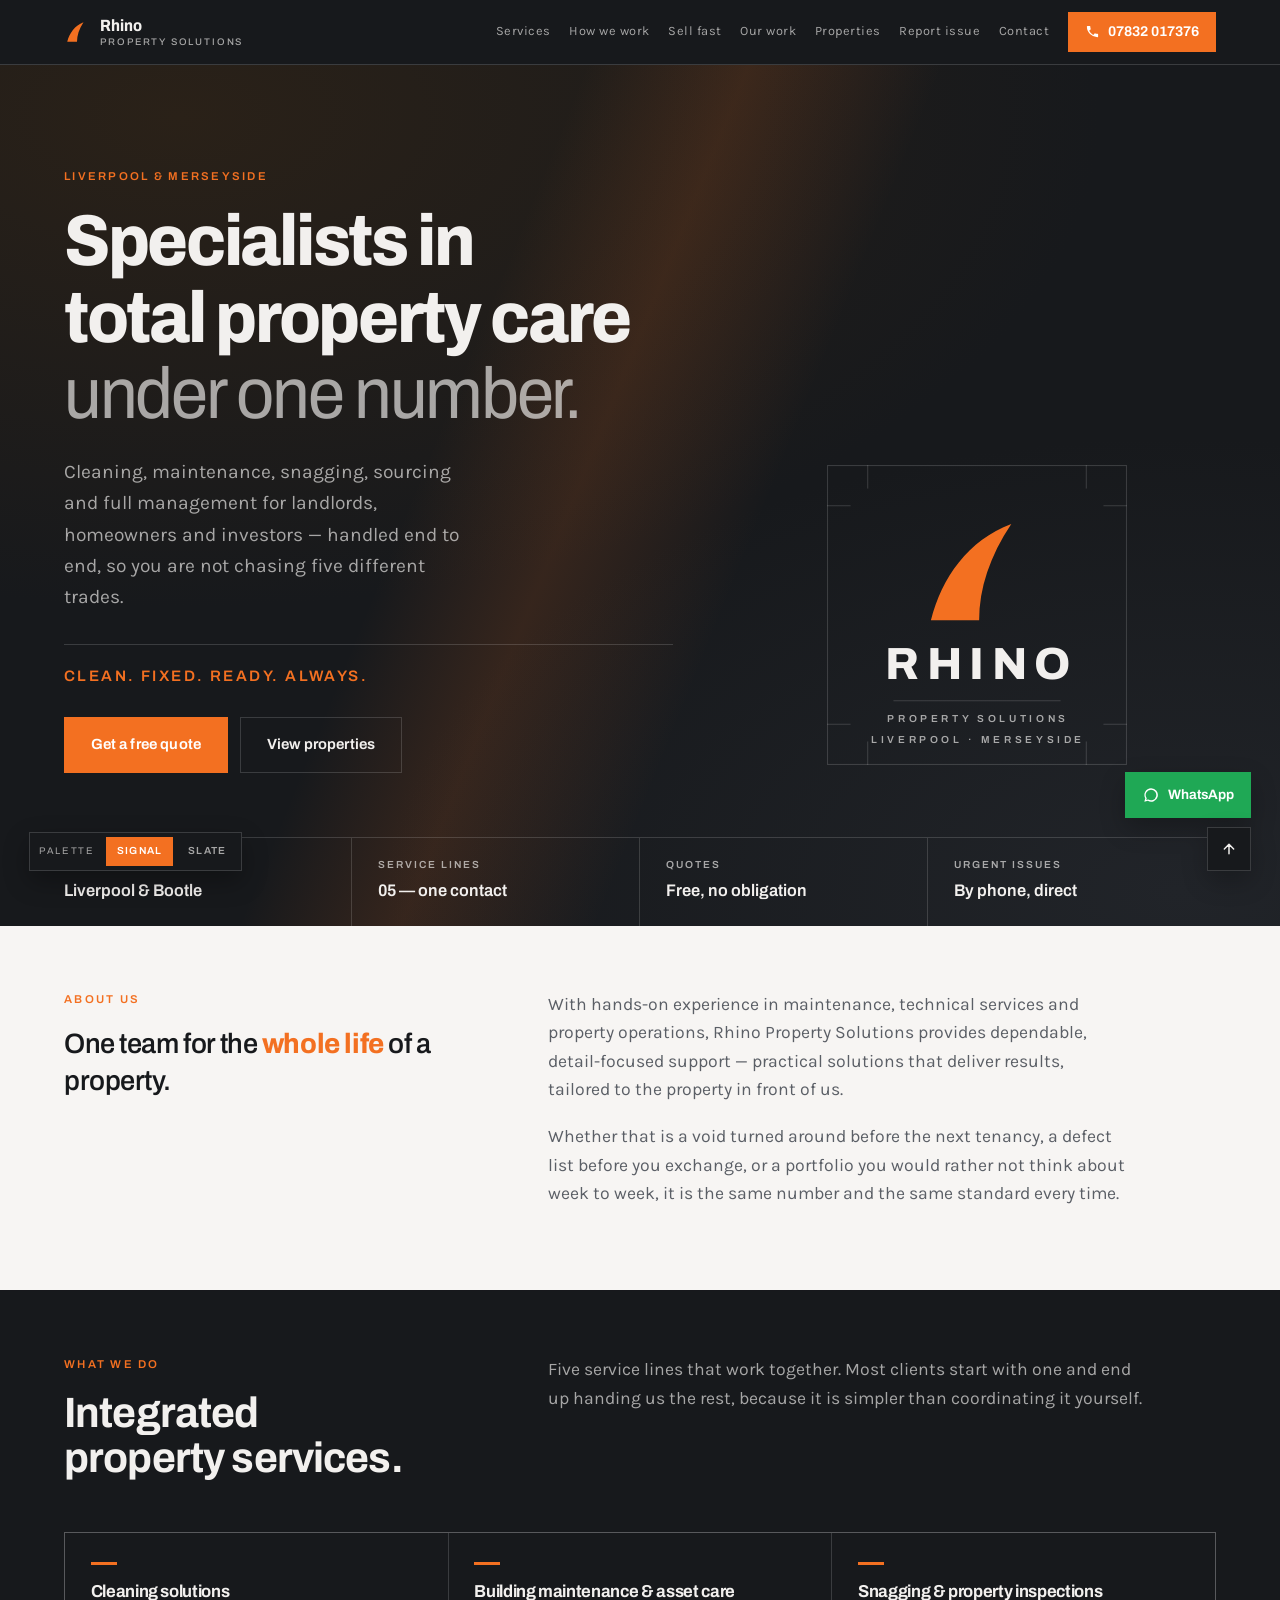
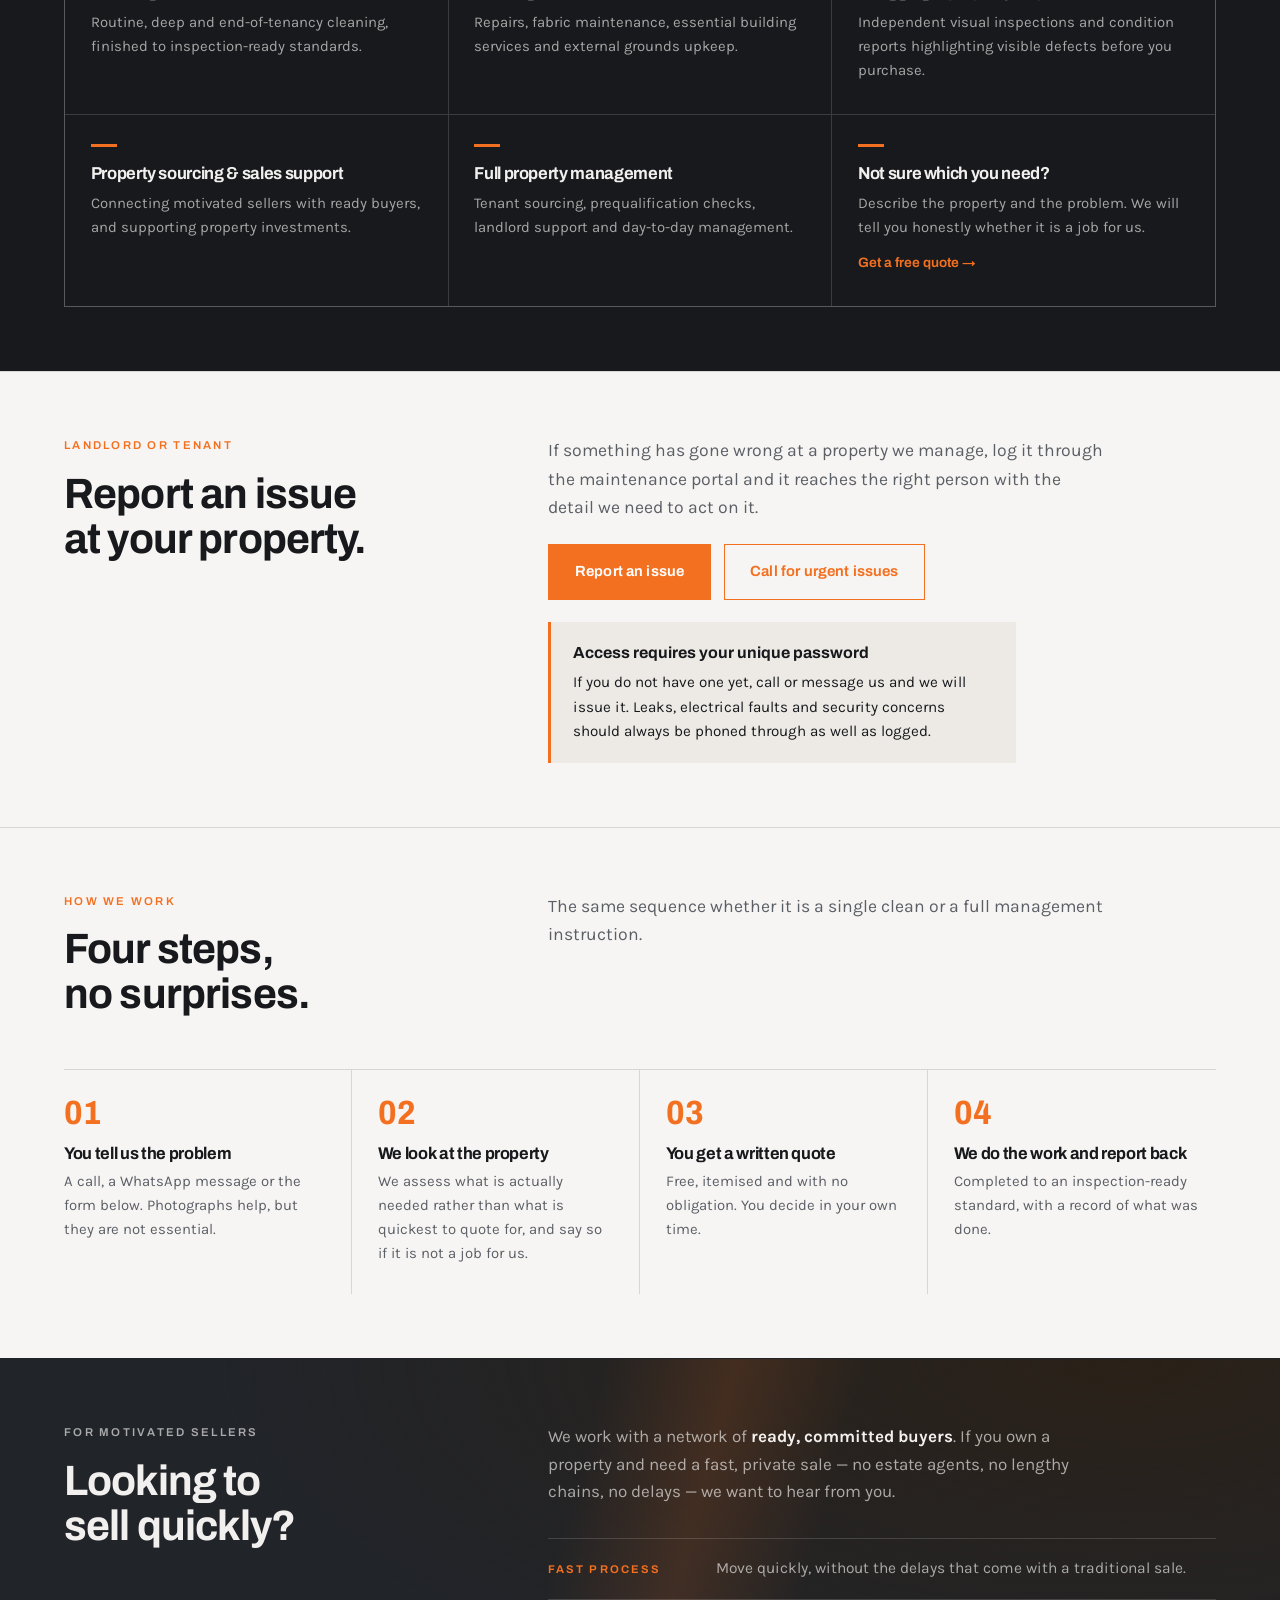
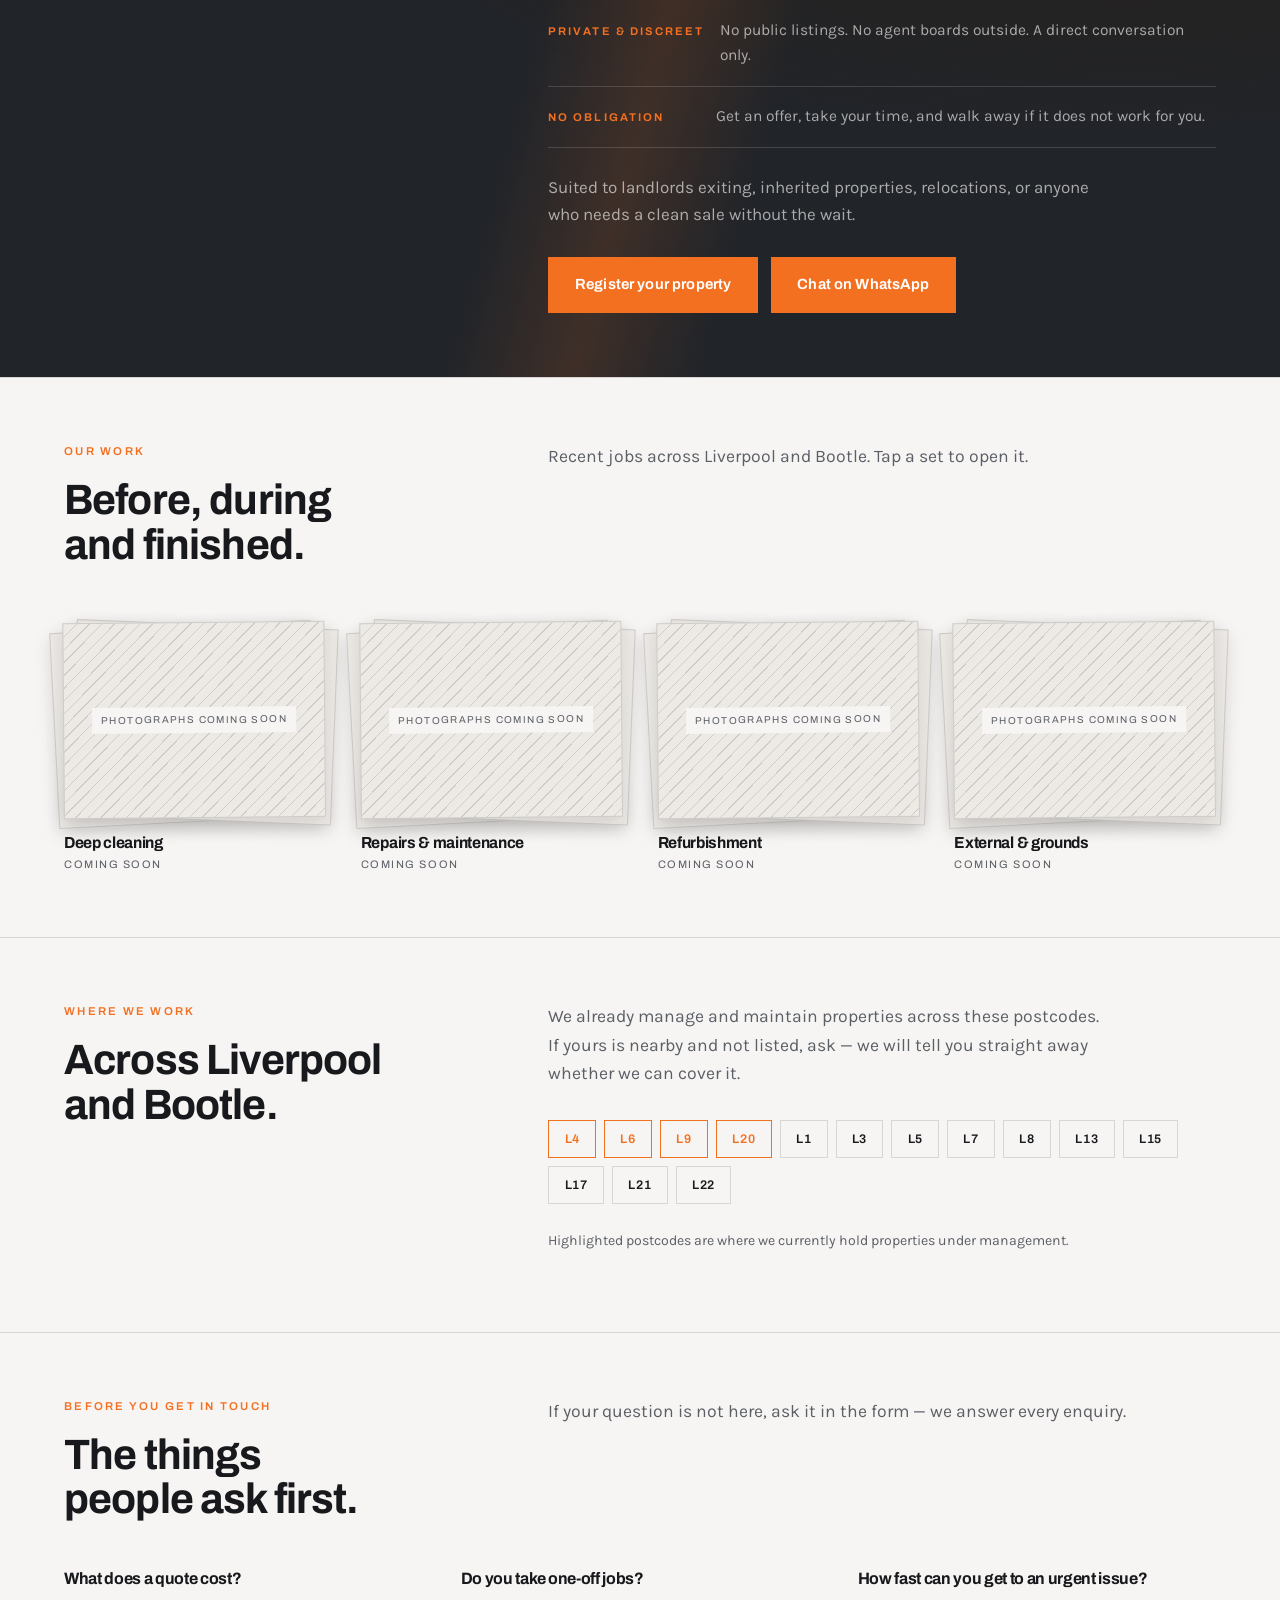
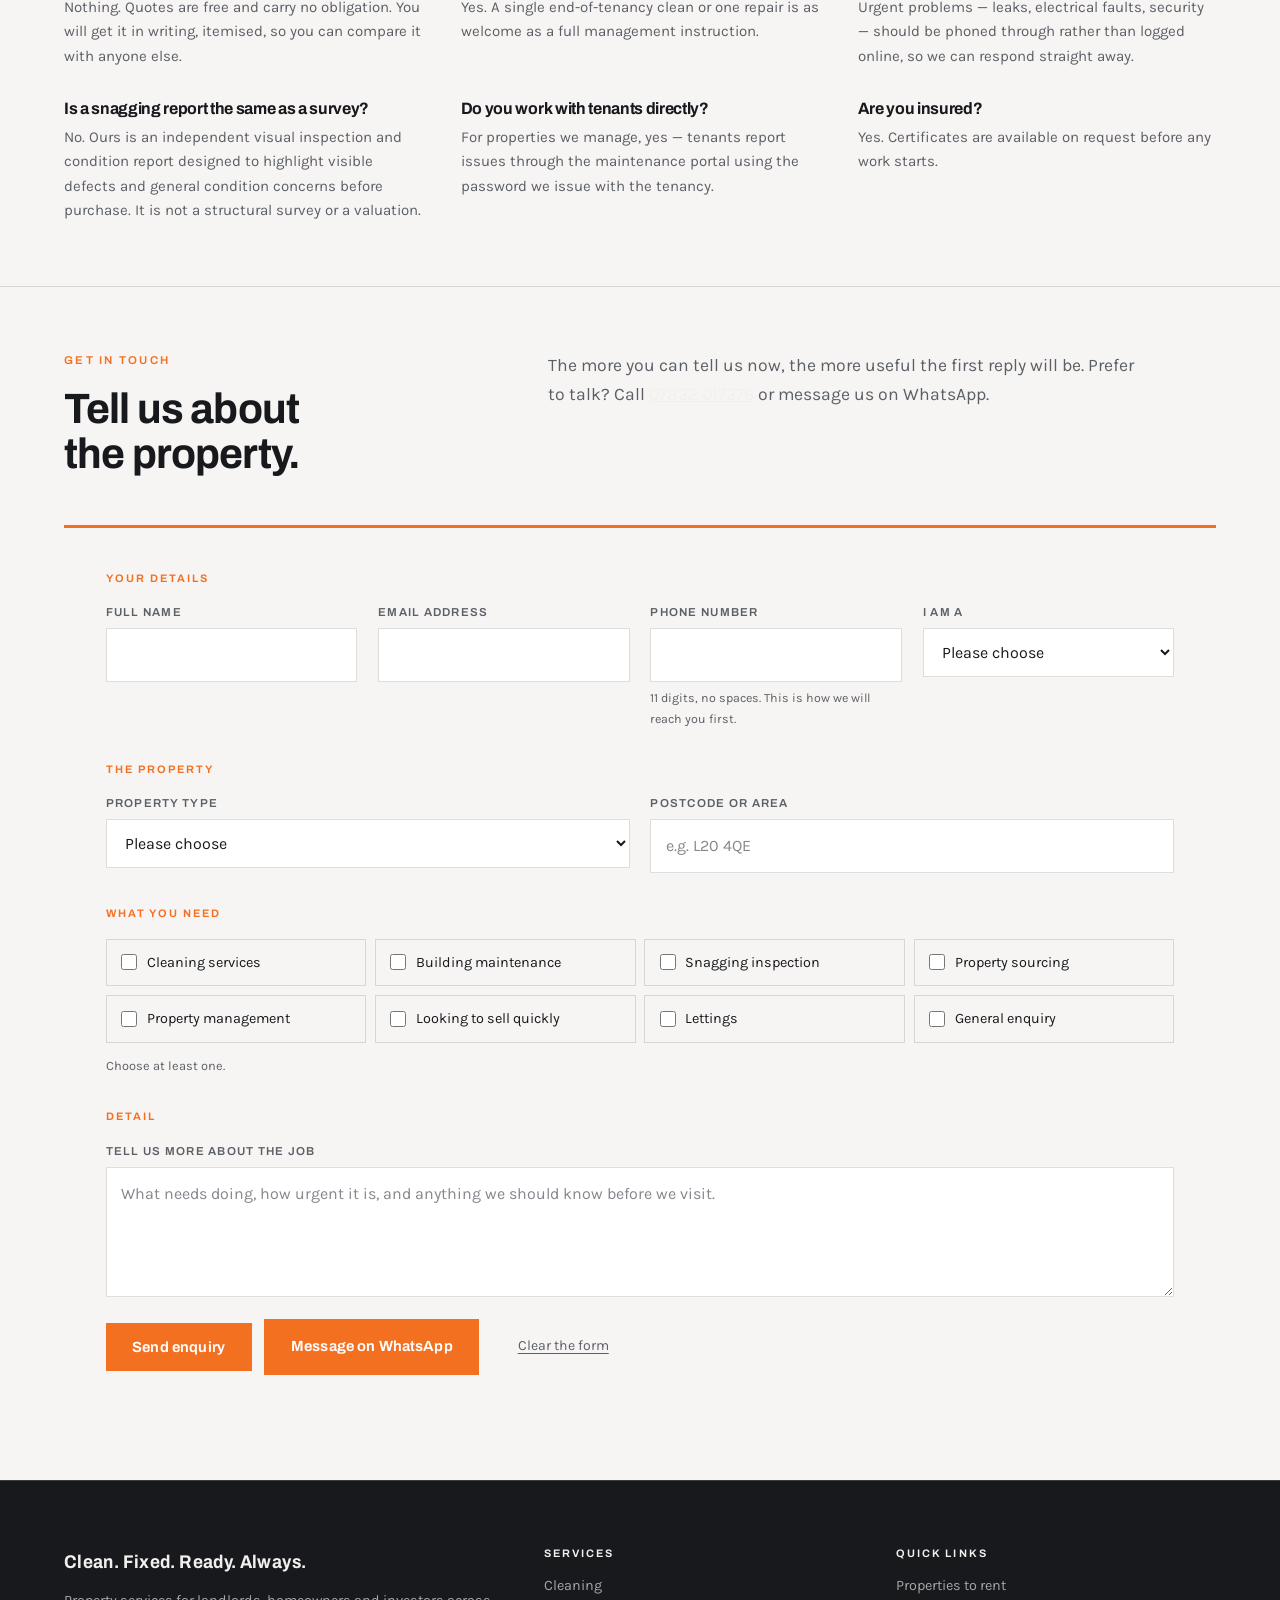
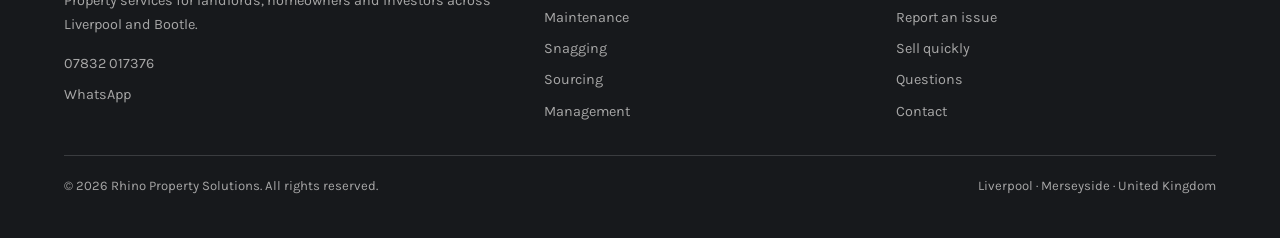
==== commit eaa69e0f: "Update print statement from 'Hello' to 'Goodbye'" ====
--- a/index.html
+++ b/index.html
@@ -1,409 +1,691 @@
 <!DOCTYPE html>
-
 <html lang="en">
 <head>
-  <meta charset="UTF-8">
-  <meta name="viewport" content="width=device-width, initial-scale=1.0">
-  <title>Rhino Property Solutions | Property Services in Liverpool</title>
-  <meta name="description" content="Cleaning, maintenance, snagging, and property management services in Liverpool.">
-  <meta name="robots" content="index, follow">
-  <meta property="og:title" content="Rhino Property Solutions Liverpool">
-  <meta property="og:description" content="Professional property services across Liverpool.">
-  <meta property="og:image" content="https://www.rhinopropertysolutions.co.uk/hero.webp">
-  <meta property="og:url" content="https://www.rhinopropertysolutions.co.uk">
-  <meta property="og:type" content="website">
-  <script type="application/ld+json">
-  {
-    "@context": "https://schema.org",
-    "@type": "LocalBusiness",
-    "name": "Rhino Property Solutions",
-    "description": "Cleaning, maintenance, snagging, and property management services in Liverpool.",
-    "url": "https://www.rhinopropertysolutions.co.uk",
-    "telephone": "+447832017376",
-    "address": {
-      "@type": "PostalAddress",
-      "addressLocality": "Liverpool",
-      "addressRegion": "Merseyside",
-      "addressCountry": "GB"
-    },
-    "areaServed": "Liverpool",
-    "serviceType": ["Cleaning Services","Building Maintenance","Snagging Inspections","Property Sourcing","Property Management"]
-  }
-  </script>
-  <link rel="stylesheet" href="style.css?v=2.0.0">
-  <link rel="icon" href="favicon.png">
+<meta charset="UTF-8">
+<meta name="viewport" content="width=device-width, initial-scale=1.0">
+<title>Rhino Property Solutions | Property Services in Liverpool</title>
+<meta name="description" content="Cleaning, maintenance, snagging, and property management services in Liverpool.">
+<meta name="robots" content="index, follow">
+<meta property="og:title" content="Rhino Property Solutions Liverpool">
+<meta property="og:description" content="Professional property services across Liverpool.">
+<meta property="og:image" content="https://www.rhinopropertysolutions.co.uk/hero.webp">
+<meta property="og:url" content="https://www.rhinopropertysolutions.co.uk">
+<meta property="og:type" content="website">
+<link rel="icon" href="favicon.png">
+<script type="application/ld+json">
+{
+  "@context": "https://schema.org",
+  "@type": "LocalBusiness",
+  "name": "Rhino Property Solutions",
+  "description": "Cleaning, maintenance, snagging, and property management services in Liverpool.",
+  "url": "https://www.rhinopropertysolutions.co.uk",
+  "telephone": "+447832017376",
+  "address": {
+    "@type": "PostalAddress",
+    "addressLocality": "Liverpool",
+    "addressRegion": "Merseyside",
+    "addressCountry": "GB"
+  },
+  "areaServed": "Liverpool",
+  "serviceType": ["Cleaning Services","Building Maintenance","Snagging Inspections","Property Sourcing","Property Management"]
+}
+</script>
+
+<link rel="preconnect" href="https://fonts.googleapis.com">
+<link rel="preconnect" href="https://fonts.gstatic.com" crossorigin>
+<link href="https://fonts.googleapis.com/css2?family=Archivo:wdth,wght@62..125,400..900&family=Karla:wght@300..700&display=swap" rel="stylesheet">
+
+<link rel="stylesheet" href="style.css?v=2.0.1">
+<!-- REVIEW ONLY: once you have chosen a palette, delete this style block, the .swatchbar element near the end of the page, and its script -->
+<style>
+.swatchbar{position:fixed;left:clamp(.9rem,3vw,1.8rem);bottom:clamp(.9rem,3vw,1.8rem);z-index:56;
+  display:flex;align-items:center;gap:.3rem;background:var(--ink);border:1px solid var(--line-ink);
+  padding:.25rem;box-shadow:0 10px 26px rgba(0,0,0,.3)}
+.swatchbar .cap{font-family:'Archivo',sans-serif;font-size:.6rem;letter-spacing:.16em;
+  text-transform:uppercase;color:var(--on-ink-soft);padding:0 .45rem 0 .35rem}
+.swatchbar button{font:inherit;font-family:'Archivo',sans-serif;font-size:.64rem;letter-spacing:.13em;
+  text-transform:uppercase;font-variation-settings:'wght' 600;padding:.4rem .65rem;border:0;
+  background:transparent;color:var(--on-ink-soft);cursor:pointer}
+.swatchbar button[aria-pressed="true"]{background:var(--accent);color:#fff}
+@media (max-width:820px){.swatchbar{padding:.2rem}.swatchbar .cap{display:none}}
+</style>
 </head>
 
 <body>
-
-<header class="hero">
-  <div class="hero-slides">
-    <div class="hero-slide active" style="background-image: url('hero.webp')"></div>
-    <div class="hero-slide" style="background-image: url('hero-cleaning.webp')"></div>
-    <div class="hero-slide" style="background-image: url('hero-maintenance.webp')"></div>
-    <div class="hero-slide" style="background-image: url('hero-snagging.webp')"></div>
-    <div class="hero-slide" style="background-image: url('hero-sourcing.webp')"></div>
-    <div class="hero-slide" style="background-image: url('hero-management.webp')"></div>
+<a class="skip" href="#main">Skip to content</a>
+
+<!-- ============ TOP BAR ============ -->
+<div class="topbar">
+  <div class="wrap">
+    <a class="brand" href="/">
+      <!-- Swap this SVG for <img src="logo.png" alt="Rhino Property Solutions"> once live -->
+      <svg class="horn" viewBox="0 0 24 24" aria-hidden="true"><path d="M3 21C5 13 10 6 18 3c-4 6-6 12-6 18z"/></svg>
+      <span class="word">Rhino<small>Property Solutions</small></span>
+    </a>
+
+    <nav class="topnav" aria-label="Main">
+      <a href="#services">Services</a>
+      <a href="#process">How we work</a>
+      <a href="#sell">Sell fast</a>
+      <a href="#work">Our work</a>
+      <a href="/properties/">Properties</a>
+      <a href="/maintenance/">Report issue</a>
+      <a href="#contact">Contact</a>
+    </nav>
+
+    <a class="callpill" href="tel:07832017376">
+      <svg viewBox="0 0 24 24" aria-hidden="true"><path d="M6.6 10.8a15.1 15.1 0 006.6 6.6l2.2-2.2c.3-.3.7-.4 1-.2 1.1.4 2.4.6 3.6.6.6 0 1 .4 1 1V20c0 .6-.4 1-1 1A17 17 0 013 4c0-.6.4-1 1-1h3.5c.6 0 1 .4 1 1 0 1.3.2 2.5.6 3.6.1.3 0 .7-.2 1l-2.3 2.2z"/></svg>
+      07832 017376
+    </a>
   </div>
-  <div class="hero-content">
-    <a href="#" onclick="location.href = location.origin + location.pathname; return false;">
-      <img src="logo.png" alt="Rhino Property Solutions" class="logo">
-    </a>
-    <h1>Specialists in Total Property Care</h1>
-    <p>Serving Landlords, Homeowners &amp; Property Investors Across Liverpool</p>
-    <div class="hero-cta-group">
-      <a href="#contact" class="btn"><strong>Get a Free Quote</strong></a>
-      <a href="/properties/" class="btn btn-outline-orange"><strong>View Properties</strong></a>
-    </div>
+</div>
+
+<!-- ============ HERO ============ -->
+<header class="hero-lead">
+  <div class="wrap">
+    <div class="herogrid">
+      <div>
+        <p class="eyebrow">Liverpool &amp; Merseyside</p>
+        <h1>Specialists in<br>total property care<span class="thin">under one number.</span></h1>
+        <p class="lede">Cleaning, maintenance, snagging, sourcing and full management for landlords, homeowners and investors — handled end to end, so you are not chasing five different trades.</p>
+        <p class="motto">Clean. Fixed. Ready. Always.</p>
+        <div class="btnrow">
+          <a href="#contact" class="btn">Get a free quote</a>
+          <a href="/properties/" class="btn on-ink">View properties</a>
+        </div>
+      </div>
+
+      <div class="heromark">
+        <!-- Placeholder mark. Once live, replace this whole <svg> with:
+             <img src="logo.png" alt="Rhino Property Solutions"> -->
+        <svg viewBox="0 0 280 280" role="img" aria-label="Rhino Property Solutions, Liverpool and Merseyside">
+          <rect class="plate" x="0.5" y="0.5" width="279" height="279"></rect>
+          <path class="tick" d="M0 38h22M38 0v22M280 38h-22M242 0v22M0 242h22M38 280v-22M280 242h-22M242 280v-22"></path>
+          <g class="horn" transform="translate(82 40) scale(5)">
+            <path d="M3 21C5 13 10 6 18 3c-4 6-6 12-6 18z"></path>
+          </g>
+          <text class="mono" x="144" y="200" text-anchor="middle">RHINO</text>
+          <line class="hair" x1="62" y1="220" x2="218" y2="220"></line>
+          <text class="lbl" x="141" y="240" text-anchor="middle">PROPERTY SOLUTIONS</text>
+          <text class="lbl" x="141" y="259" text-anchor="middle">LIVERPOOL &#183; MERSEYSIDE</text>
+        </svg>
+      </div>
+    </div>
+
+    <dl class="specstrip">
+      <div class="spec"><dt>Coverage</dt><dd>Liverpool &amp; Bootle</dd></div>
+      <div class="spec"><dt>Service lines</dt><dd>05 &mdash; one contact</dd></div>
+      <div class="spec"><dt>Quotes</dt><dd>Free, no obligation</dd></div>
+      <div class="spec"><dt>Urgent issues</dt><dd>By phone, direct</dd></div>
+    </dl>
   </div>
 </header>
 
-<main>
-
-  <section class="section grey">
-    <p class="intro">
-      <strong>From cleaning and maintenance to sourcing and full property management,
-      we deliver reliable, end-to-end property solutions you can trust.</strong>
-    </p>
-  </section>
-
-  <section class="section">
-    <div class="section-centered">
-      <h2>Landlord or Tenant?</h2>
-      <p>If you have a concern or need to report an issue for your property, please click below to access the maintenance page.</p>
-      <a href="/maintenance/" class="btn">Report an Issue</a>
-      <p class="intro advisory-title advisory-text">
-        <strong>Access requires your unique password</strong>
-      </p>
-    </div>
-  </section>
-
-  <section class="section grey">
-    <h2>About Us</h2>
-    <p class="about">
-      With strong hands-on experience in maintenance, technical services and property operations,
-      Rhino Property Solutions provides dependable, detail-focused support with practical solutions
-      that deliver results and are tailored to your specific property needs.
-    </p>
-  </section>
-
-  <section class="section">
-    <h2>Integrated Property Services</h2>
-    <div class="services">
-      <div class="card">
-        <h3>Cleaning Solutions</h3>
-        <p>Routine, deep cleaning, and end-of-tenancy cleaning to inspection-ready standards.</p>
-      </div>
-      <div class="card">
-        <h3>Building Maintenance &amp; Asset Care</h3>
-        <p>Repairs, fabric maintenance, essential building services and external grounds upkeep.</p>
-      </div>
-      <div class="card">
-        <h3>Snagging &amp; Property Inspections</h3>
-        <p>Independent visual inspections and condition reports designed to highlight visible defects and general condition concerns before purchase.</p>
-      </div>
-      <div class="card">
-        <h3>Property Sourcing &amp; Sales Support</h3>
-        <p>Connecting motivated sellers with ready buyers and supporting property investments.</p>
-      </div>
-      <div class="card">
-        <h3>Full Property Management</h3>
-        <p>Tenant sourcing, prequalification checks, landlord support, and full management.</p>
-      </div>
-    </div>
-  </section>
-
-  <section class="section grey" id="sell">
-    <div class="sell-inner">
-      <h2>Looking to Sell Quickly?</h2>
-      <p class="about">
-        We work with a network of <strong>ready, committed buyers</strong>. If you own a property
-        and need a fast, private sale — no estate agents, no lengthy chains, no delays —
-        we want to hear from you.
-      </p>
-      <div class="sell-features">
-        <div class="sell-feature">
-          <p class="sell-icon">⚡</p>
-          <p class="sell-feature-title">Fast Process</p>
-          <p class="sell-feature-desc">Move quickly without the usual delays of traditional sales.</p>
-        </div>
-        <div class="sell-feature">
-          <p class="sell-icon">🔒</p>
-          <p class="sell-feature-title">Private &amp; Discreet</p>
-          <p class="sell-feature-desc">No public listings. No estate agent boards. Just a direct conversation.</p>
-        </div>
-        <div class="sell-feature">
-          <p class="sell-icon">✅</p>
-          <p class="sell-feature-title">No Obligation</p>
-          <p class="sell-feature-desc">Get an offer. No pressure. You decide if it works for you.</p>
-        </div>
-      </div>
-      <p class="sell-note">
-        Suitable for landlords exiting, inherited properties, relocations, or anyone needing a quick, clean sale.
-      </p>
-      <div class="sell-buttons">
-        <a href="#contact" class="btn"><strong>Register Your Property</strong></a>
-        <a href="https://wa.me/447832017376?text=Hi%2C%20I%27m%20looking%20to%20sell%20a%20property%20quickly%20and%20I%27d%20like%20to%20find%20out%20more%20about%20your%20buyer%20network.%20Could%20you%20please%20get%20back%20to%20me%3F%20Thank%20you." target="_blank" class="btn btn-whatsapp">Chat on WhatsApp</a>
-      </div>
-    </div>
-  </section>
-
-  <section class="section">
-    <h2>Our Work</h2>
-    <div class="gallery-container" id="galleryContainer">
-      <div class="gallery-marquee" id="galleryMarquee">
-        <div class="album">
-          <img src="gallery/cleaning-main.webp" alt="Deep cleaning project overview">
-          <div class="album-label">Deep Cleaning Projects</div>
-          <div class="album-content">
-            <img src="gallery/cleaning-1.webp" alt="Kitchen deep clean">
-            <img src="gallery/cleaning-2.webp" alt="Dusting and surface clean">
-            <img src="gallery/cleaning-3.webp" alt="End-of-tenancy clean">
+<main id="main">
+
+  <!-- ============ STATEMENT ============ -->
+  <section class="section band rule">
+    <div class="wrap two">
+      <div class="rail">
+        <p class="eyebrow">About us</p>
+        <p class="statement">One team for the <b>whole life</b> of a property.</p>
+      </div>
+      <div>
+        <p class="lead" style="max-width:58ch">With hands-on experience in maintenance, technical services and property operations, Rhino Property Solutions provides dependable, detail-focused support — practical solutions that deliver results, tailored to the property in front of us.</p>
+        <p class="lead" style="max-width:58ch">Whether that is a void turned around before the next tenancy, a defect list before you exchange, or a portfolio you would rather not think about week to week, it is the same number and the same standard every time.</p>
+      </div>
+    </div>
+  </section>
+
+  <!-- ============ SERVICES ============ -->
+  <section class="section services-band" id="services">
+    <div class="wrap">
+      <div class="two">
+        <div class="rail">
+          <p class="eyebrow on-dark">What we do</p>
+          <h2 class="sectitle">Integrated property services.</h2>
+        </div>
+        <div>
+          <p class="lead">Five service lines that work together. Most clients start with one and end up handing us the rest, because it is simpler than coordinating it yourself.</p>
+        </div>
+      </div>
+
+      <div class="svcgrid">
+        <article class="svc">
+          <span class="mark"></span>
+          <h3>Cleaning solutions</h3>
+          <p>Routine, deep and end-of-tenancy cleaning, finished to inspection-ready standards.</p>
+        </article>
+        <article class="svc">
+          <span class="mark"></span>
+          <h3>Building maintenance &amp; asset care</h3>
+          <p>Repairs, fabric maintenance, essential building services and external grounds upkeep.</p>
+        </article>
+        <article class="svc">
+          <span class="mark"></span>
+          <h3>Snagging &amp; property inspections</h3>
+          <p>Independent visual inspections and condition reports highlighting visible defects before you purchase.</p>
+        </article>
+        <article class="svc">
+          <span class="mark"></span>
+          <h3>Property sourcing &amp; sales support</h3>
+          <p>Connecting motivated sellers with ready buyers, and supporting property investments.</p>
+        </article>
+        <article class="svc">
+          <span class="mark"></span>
+          <h3>Full property management</h3>
+          <p>Tenant sourcing, prequalification checks, landlord support and day-to-day management.</p>
+        </article>
+        <a class="svc svc-cta" href="#contact">
+          <span class="mark"></span>
+          <h3>Not sure which you need?</h3>
+          <p>Describe the property and the problem. We will tell you honestly whether it is a job for us.<span class="go">Get a free quote &rarr;</span></p>
+        </a>
+      </div>
+    </div>
+  </section>
+
+  <!-- ============ PORTAL ============ -->
+  <section class="section rule" id="report">
+    <div class="wrap two">
+      <div class="rail">
+        <p class="eyebrow">Landlord or tenant</p>
+        <h2 class="sectitle">Report an issue at your property.</h2>
+      </div>
+      <div>
+        <p class="lead" style="max-width:56ch">If something has gone wrong at a property we manage, log it through the maintenance portal and it reaches the right person with the detail we need to act on it.</p>
+        <div class="btnrow" style="margin-top:1.4rem">
+          <a href="/maintenance/" class="btn">Report an issue</a>
+          <a href="tel:07832017376" class="btn ghost">Call for urgent issues</a>
+        </div>
+        <div class="notice">
+          <b>Access requires your unique password</b>
+          If you do not have one yet, call or message us and we will issue it. Leaks, electrical faults and security concerns should always be phoned through as well as logged.
+        </div>
+      </div>
+    </div>
+  </section>
+
+  <!-- ============ PROCESS ============ -->
+  <section class="section band rule" id="process">
+    <div class="wrap">
+      <div class="two">
+        <div class="rail">
+          <p class="eyebrow">How we work</p>
+          <h2 class="sectitle">Four steps, no surprises.</h2>
+        </div>
+        <div><p class="lead">The same sequence whether it is a single clean or a full management instruction.</p></div>
+      </div>
+
+      <div class="steps">
+        <div class="step">
+          <span class="n">01</span>
+          <h3>You tell us the problem</h3>
+          <p>A call, a WhatsApp message or the form below. Photographs help, but they are not essential.</p>
+        </div>
+        <div class="step">
+          <span class="n">02</span>
+          <h3>We look at the property</h3>
+          <p>We assess what is actually needed rather than what is quickest to quote for, and say so if it is not a job for us.</p>
+        </div>
+        <div class="step">
+          <span class="n">03</span>
+          <h3>You get a written quote</h3>
+          <p>Free, itemised and with no obligation. You decide in your own time.</p>
+        </div>
+        <div class="step">
+          <span class="n">04</span>
+          <h3>We do the work and report back</h3>
+          <p>Completed to an inspection-ready standard, with a record of what was done.</p>
+        </div>
+      </div>
+    </div>
+  </section>
+
+  <!-- ============ SELL FAST ============ -->
+  <section class="section sell" id="sell">
+    <div class="wrap two">
+      <div class="rail">
+        <p class="eyebrow on-dark">For motivated sellers</p>
+        <h2 class="sectitle">Looking to sell quickly?</h2>
+      </div>
+      <div>
+        <p>We work with a network of <strong>ready, committed buyers</strong>. If you own a property and need a fast, private sale — no estate agents, no lengthy chains, no delays — we want to hear from you.</p>
+
+        <ul class="sellpoints">
+          <li><span class="k">Fast process</span><p class="v">Move quickly, without the delays that come with a traditional sale.</p></li>
+          <li><span class="k">Private &amp; discreet</span><p class="v">No public listings. No agent boards outside. A direct conversation only.</p></li>
+          <li><span class="k">No obligation</span><p class="v">Get an offer, take your time, and walk away if it does not work for you.</p></li>
+        </ul>
+
+        <p style="margin-top:1.6rem">Suited to landlords exiting, inherited properties, relocations, or anyone who needs a clean sale without the wait.</p>
+
+        <div class="btnrow">
+          <a href="#contact" class="btn">Register your property</a>
+          <a class="btn wa" target="_blank" rel="noopener" href="https://wa.me/447832017376?text=Hi%2C%20I%27m%20looking%20to%20sell%20a%20property%20quickly%20and%20I%27d%20like%20to%20find%20out%20more%20about%20your%20buyer%20network.%20Could%20you%20please%20get%20back%20to%20me%3F%20Thank%20you.">Chat on WhatsApp</a>
+        </div>
+      </div>
+    </div>
+  </section>
+
+  <!-- ============ OUR WORK ============ -->
+  <section class="section rule" id="work">
+    <div class="wrap">
+      <div class="two">
+        <div class="rail">
+          <p class="eyebrow">Our work</p>
+          <h2 class="sectitle">Before, during and finished.</h2>
+        </div>
+        <div><p class="lead">Recent jobs across Liverpool and Bootle. Tap a set to open it.</p></div>
+      </div>
+      <div class="stacks" id="stacks"></div>
+    </div>
+  </section>
+
+  <!-- ============ AREAS ============ -->
+  <section class="section band rule" id="areas">
+    <div class="wrap two">
+      <div class="rail">
+        <p class="eyebrow">Where we work</p>
+        <h2 class="sectitle">Across Liverpool and Bootle.</h2>
+      </div>
+      <div>
+        <p class="lead" style="max-width:56ch">We already manage and maintain properties across these postcodes. If yours is nearby and not listed, ask — we will tell you straight away whether we can cover it.</p>
+        <!-- CONFIRM: the highlighted four are taken from your maintenance property list.
+             The rest are a suggested coverage list — edit them to the postcodes you
+             actually travel to before this goes live. -->
+        <div class="areas">
+          <span class="hot">L4</span><span class="hot">L6</span><span class="hot">L9</span><span class="hot">L20</span>
+          <span>L1</span><span>L3</span><span>L5</span><span>L7</span><span>L8</span>
+          <span>L13</span><span>L15</span><span>L17</span><span>L21</span><span>L22</span>
+        </div>
+        <p style="margin-top:1.6rem;font-size:.88rem;color:var(--text-soft)">Highlighted postcodes are where we currently hold properties under management.</p>
+      </div>
+    </div>
+  </section>
+
+  <!-- ============ FAQ ============ -->
+  <section class="section rule" id="faq">
+    <div class="wrap">
+      <div class="two">
+        <div class="rail">
+          <p class="eyebrow">Before you get in touch</p>
+          <h2 class="sectitle">The things people ask first.</h2>
+        </div>
+        <div><p class="lead">If your question is not here, ask it in the form — we answer every enquiry.</p></div>
+      </div>
+
+      <div class="qa">
+        <div><h3>What does a quote cost?</h3><p>Nothing. Quotes are free and carry no obligation. You will get it in writing, itemised, so you can compare it with anyone else.</p></div>
+        <div><h3>Do you take one-off jobs?</h3><p>Yes. A single end-of-tenancy clean or one repair is as welcome as a full management instruction.</p></div>
+        <div><h3>How fast can you get to an urgent issue?</h3><p>Urgent problems — leaks, electrical faults, security — should be phoned through rather than logged online, so we can respond straight away.<!-- CONFIRM: add your actual response window here if you want to commit to one, e.g. "same day where possible". --></p></div>
+        <div><h3>Is a snagging report the same as a survey?</h3><p>No. Ours is an independent visual inspection and condition report designed to highlight visible defects and general condition concerns before purchase. It is not a structural survey or a valuation.</p></div>
+        <div><h3>Do you work with tenants directly?</h3><p>For properties we manage, yes — tenants report issues through the maintenance portal using the password we issue with the tenancy.</p></div>
+        <div><h3>Are you insured?</h3><p>Yes. Certificates are available on request before any work starts.<!-- CONFIRM: name the cover and limit here, e.g. "£2m public liability", once you are happy to state it publicly. --></p></div>
+      </div>
+    </div>
+  </section>
+
+  <!-- ============ CONTACT ============ -->
+  <section class="section contact" id="contact">
+    <div class="wrap">
+      <div class="two">
+        <div class="rail">
+          <p class="eyebrow on-dark">Get in touch</p>
+          <h2 class="sectitle">Tell us about the property.</h2>
+        </div>
+        <div>
+          <p class="lead">The more you can tell us now, the more useful the first reply will be. Prefer to talk? Call <a href="tel:07832017376" style="color:var(--on-ink)">07832 017376</a> or message us on WhatsApp.</p>
+        </div>
+      </div>
+
+      <div class="formcard">
+        <form action="https://api.web3forms.com/submit" method="POST" id="enquiry">
+          <input type="hidden" name="access_key" value="9b0d60bd-7807-4a9b-bf3a-05ebd0d2e033">
+          <input type="hidden" name="redirect" value="https://www.rhinopropertysolutions.co.uk/thank-you/">
+          <input type="hidden" name="subject" value="New Website Enquiry">
+          <input type="checkbox" name="botcheck" style="display:none;" tabindex="-1" aria-hidden="true">
+
+          <fieldset class="fieldset">
+            <legend>Your details</legend>
+            <div class="fields">
+              <div class="field">
+                <label for="f-name">Full name</label>
+                <input id="f-name" type="text" name="name" required autocomplete="name">
+              </div>
+              <div class="field">
+                <label for="f-email">Email address</label>
+                <input id="f-email" type="email" name="email" required autocomplete="email">
+              </div>
+              <div class="field">
+                <label for="f-phone">Phone number</label>
+                <input id="f-phone" type="tel" name="phone" required pattern="[0-9]{11}" title="Enter an 11-digit phone number" autocomplete="tel" inputmode="numeric">
+                <span class="hint">11 digits, no spaces. This is how we will reach you first.</span>
+              </div>
+              <div class="field">
+                <label for="f-type">I am a</label>
+                <select id="f-type" name="customer_type" required>
+                  <option value="">Please choose</option>
+                  <option value="Landlord">Landlord</option>
+                  <option value="Homeowner">Homeowner</option>
+                  <option value="Investor">Investor</option>
+                  <option value="Motivated Seller">Motivated seller</option>
+                  <option value="Tenant">Tenant</option>
+                </select>
+              </div>
+            </div>
+          </fieldset>
+
+          <fieldset class="fieldset">
+            <legend>The property</legend>
+            <div class="fields">
+              <div class="field">
+                <label for="f-prop">Property type</label>
+                <select id="f-prop" name="property_type" required>
+                  <option value="">Please choose</option>
+                  <option value="Residential">Residential</option>
+                  <option value="HMO">HMO</option>
+                  <option value="Commercial">Commercial</option>
+                </select>
+              </div>
+              <div class="field">
+                <label for="f-post">Postcode or area</label>
+                <input id="f-post" type="text" name="postcode" required autocomplete="postal-code" placeholder="e.g. L20 4QE">
+              </div>
+            </div>
+          </fieldset>
+
+          <fieldset class="fieldset">
+            <legend>What you need</legend>
+            <div class="chips">
+              <label class="chip"><input type="checkbox" name="services[]" value="Cleaning Services">Cleaning services</label>
+              <label class="chip"><input type="checkbox" name="services[]" value="Building Maintenance">Building maintenance</label>
+              <label class="chip"><input type="checkbox" name="services[]" value="Snagging Inspection">Snagging inspection</label>
+              <label class="chip"><input type="checkbox" name="services[]" value="Property Sourcing">Property sourcing</label>
+              <label class="chip"><input type="checkbox" name="services[]" value="Property Management">Property management</label>
+              <label class="chip"><input type="checkbox" name="services[]" value="Motivated Seller">Looking to sell quickly</label>
+              <label class="chip"><input type="checkbox" name="services[]" value="Lettings">Lettings</label>
+              <label class="chip"><input type="checkbox" name="services[]" value="General Enquiry">General enquiry</label>
+            </div>
+            <p class="hint" id="svc-hint" style="margin:.8rem 0 0;font-size:.8rem;color:var(--text-soft)">Choose at least one.</p>
+          </fieldset>
+
+          <fieldset class="fieldset">
+            <legend>Detail</legend>
+            <div class="field full">
+              <label for="f-msg">Tell us more about the job</label>
+              <textarea id="f-msg" name="message" required placeholder="What needs doing, how urgent it is, and anything we should know before we visit."></textarea>
+            </div>
+          </fieldset>
+
+          <div class="formactions">
+            <button type="submit" class="btn">Send enquiry</button>
+            <a class="btn wa" target="_blank" rel="noopener" href="https://wa.me/447832017376?text=Hi%2C%20I%20found%20your%20website%20and%20I%27d%20like%20to%20enquire%20about%20your%20property%20services.%20Could%20you%20please%20get%20back%20to%20me%3F%20Thank%20you.">Message on WhatsApp</a>
+            <button type="reset" class="linkbtn">Clear the form</button>
           </div>
-        </div>
-        <div class="album">
-          <img src="gallery/maintenance-main.webp" alt="Building repairs and maintenance overview">
-          <div class="album-label">Building Repairs &amp; Maintenance</div>
-          <div class="album-content">
-            <img src="gallery/maintenance-1.webp" alt="Plumbing repair">
-            <img src="gallery/maintenance-2.webp" alt="Electrical work">
-            <img src="gallery/maintenance-4.webp" alt="General repair">
-          </div>
-        </div>
-        <div class="album">
-          <img src="gallery/refurb-main.webp" alt="Refurbishment works overview">
-          <div class="album-label">Refurbishment Works</div>
-          <div class="album-content">
-            <img src="gallery/refurb-1.webp" alt="Full room refurbishment">
-            <img src="gallery/refurb-2.webp" alt="Pressure washing exterior">
-            <img src="gallery/refurb-3.webp" alt="Lawn and grounds">
-          </div>
-        </div>
-        <div class="album">
-          <img src="gallery/external-main.webp" alt="External and grounds maintenance overview">
-          <div class="album-label">External &amp; Grounds Maintenance</div>
-          <div class="album-content">
-            <img src="gallery/external-1.webp" alt="Lawn mowing">
-            <img src="gallery/external-2.webp" alt="Jet washing steps">
-            <img src="gallery/external-3.webp" alt="Turf laying">
-          </div>
-        </div>
-      </div>
-    </div>
-  </section>
-
-  <section class="section grey" id="contact">
-    <h2>Contact Us</h2>
-    <form action="https://api.web3forms.com/submit" method="POST">
-      <input type="hidden" name="access_key" value="9b0d60bd-7807-4a9b-bf3a-05ebd0d2e033">
-      <input type="hidden" name="redirect" value="https://www.rhinopropertysolutions.co.uk/thank-you/">
-      <input type="hidden" name="subject" value="New Website Enquiry">
-      <input type="checkbox" name="botcheck" style="display:none;">
-      <input type="text" name="name" placeholder="Your Name" required>
-      <input type="email" name="email" placeholder="Your Email" required>
-      <input type="tel" name="phone" placeholder="Your Phone Number (Preferred Contact)" required pattern="[0-9]{11}" title="Enter an 11-digit phone number">
-      <select name="customer_type" required>
-        <option value="">I am a...</option>
-        <option value="Landlord">Landlord</option>
-        <option value="Homeowner">Homeowner</option>
-        <option value="Investor">Investor</option>
-        <option value="Motivated Seller">Motivated Seller</option>
-        <option value="Tenant">Tenant</option>
-      </select>
-      <select name="property_type" required>
-        <option value="">Property Type</option>
-        <option value="Residential">Residential</option>
-        <option value="HMO">HMO</option>
-        <option value="Commercial">Commercial</option>
-      </select>
-      <input type="text" name="postcode" placeholder="Property Postcode or Area" required>
-      <p style="font-size:0.9em; color:#555;"><strong>Service(s) Required</strong></p>
-      <div class="services-grid">
-        <label><input type="checkbox" name="services[]" value="Cleaning Services">Cleaning Services</label>
-        <label><input type="checkbox" name="services[]" value="Building Maintenance">Building Maintenance</label>
-        <label><input type="checkbox" name="services[]" value="Snagging Inspection">Snagging Inspection</label>
-        <label><input type="checkbox" name="services[]" value="Property Sourcing">Property Sourcing</label>
-        <label><input type="checkbox" name="services[]" value="Property Management">Property Management</label>
-        <label><input type="checkbox" name="services[]" value="Motivated Seller">Looking to Sell Quickly</label>
-        <label><input type="checkbox" name="services[]" value="Lettings">Lettings</label>
-        <label><input type="checkbox" name="services[]" value="General Enquiry">General Enquiry</label>
-      </div>
-      <textarea name="message" placeholder="Provide more details about your request..." required></textarea>
-      <div class="form-buttons">
-        <button type="submit">Send Message</button>
-        <button type="reset">Clear Form</button>
-      </div>
-    </form>
+        </form>
+      </div>
+    </div>
   </section>
 
 </main>
 
-<a href="https://wa.me/447832017376?text=Hi%2C%20I%20found%20your%20website%20and%20I%27d%20like%20to%20enquire%20about%20your%20property%20services.%20Could%20you%20please%20get%20back%20to%20me%3F%20Thank%20you." class="btn btn-whatsapp whatsapp" target="_blank" aria-label="Chat on WhatsApp">
-  Chat on WhatsApp
-</a>
-
-<button onclick="scrollToTop()" id="topBtn">↑</button>
-
-<div class="lightbox" id="lightbox">
-  <button class="lightbox-close" id="lightboxClose">&times;</button>
-  <div class="lightbox-inner">
-    <button class="lightbox-arrow" id="lightboxPrev">&#8249;</button>
-    <img id="lightboxImg" src="" alt="Enlarged view">
-    <button class="lightbox-arrow" id="lightboxNext">&#8250;</button>
+<!-- ============ FOOTER ============ -->
+<footer>
+  <div class="wrap">
+    <div class="footgrid">
+      <div>
+        <p class="footmotto">Clean. Fixed. Ready. Always.</p>
+        <p style="margin:0 0 1rem">Property services for landlords, homeowners and investors across Liverpool and Bootle.</p>
+        <ul>
+          <li><a href="tel:07832017376">07832 017376</a></li>
+          <li><a href="https://wa.me/447832017376" target="_blank" rel="noopener">WhatsApp</a></li>
+        </ul>
+      </div>
+      <div>
+        <h4>Services</h4>
+        <ul>
+          <li><a href="#services">Cleaning</a></li>
+          <li><a href="#services">Maintenance</a></li>
+          <li><a href="#services">Snagging</a></li>
+          <li><a href="#services">Sourcing</a></li>
+          <li><a href="#services">Management</a></li>
+        </ul>
+      </div>
+      <div>
+        <h4>Quick links</h4>
+        <ul>
+          <li><a href="/properties/">Properties to rent</a></li>
+          <li><a href="/maintenance/">Report an issue</a></li>
+          <li><a href="#sell">Sell quickly</a></li>
+          <li><a href="#faq">Questions</a></li>
+          <li><a href="#contact">Contact</a></li>
+        </ul>
+      </div>
+    </div>
+    <div class="footbase">
+      <span>&copy; 2026 Rhino Property Solutions. All rights reserved.</span>
+      <span>Liverpool &middot; Merseyside &middot; United Kingdom</span>
+    </div>
   </div>
-  <div class="lightbox-counter" id="lightboxCounter"></div>
+</footer>
+
+<!-- REVIEW ONLY — delete this element, its .swatchbar CSS rule and its script before publishing -->
+<div class="swatchbar" role="group" aria-label="Preview palette">
+  <span class="cap">Palette</span>
+  <button type="button" data-p="signal" aria-pressed="true">Signal</button>
+  <button type="button" data-p="slate" aria-pressed="false">Slate</button>
 </div>
 
-<footer>
-  <p>Clean. Fixed. Ready. Always.</p>
-  <p>© 2026 Rhino Property Solutions. All rights reserved.</p>
-</footer>
+<!-- ============ FLOATING ACTIONS ============ -->
+<div class="floats">
+  <a class="fab wa" target="_blank" rel="noopener" aria-label="Chat on WhatsApp"
+     href="https://wa.me/447832017376?text=Hi%2C%20I%20found%20your%20website%20and%20I%27d%20like%20to%20enquire%20about%20your%20property%20services.%20Could%20you%20please%20get%20back%20to%20me%3F%20Thank%20you.">
+    <svg viewBox="0 0 24 24" aria-hidden="true"><path d="M12 2a10 10 0 00-8.6 15L2 22l5.2-1.4A10 10 0 1012 2zm0 2a8 8 0 11-4.1 14.9l-.4-.2-2.6.7.7-2.5-.2-.4A8 8 0 0112 4z"/></svg>
+    <span class="fablabel">WhatsApp</span>
+  </a>
+  <a class="fab call" href="tel:07832017376" aria-label="Call 07832 017376">
+    <svg viewBox="0 0 24 24" aria-hidden="true"><path d="M6.6 10.8a15.1 15.1 0 006.6 6.6l2.2-2.2c.3-.3.7-.4 1-.2 1.1.4 2.4.6 3.6.6.6 0 1 .4 1 1V20c0 .6-.4 1-1 1A17 17 0 013 4c0-.6.4-1 1-1h3.5c.6 0 1 .4 1 1 0 1.3.2 2.5.6 3.6.1.3 0 .7-.2 1l-2.3 2.2z"/></svg>
+    <span class="fablabel">Call</span>
+  </a>
+  <button class="fab up" id="toTop" type="button" aria-label="Back to top">
+    <svg viewBox="0 0 24 24" aria-hidden="true"><path d="M12 19V5M5 12l7-7 7 7"/></svg>
+  </button>
+</div>
+
+<!-- ============ LIGHTBOX ============ -->
+<div class="lb" id="lightbox" role="dialog" aria-modal="true" aria-label="Photographs">
+  <button class="x" id="lbX" aria-label="Close"><svg viewBox="0 0 24 24" aria-hidden="true"><path d="M18 6 6 18M6 6l12 12"/></svg></button>
+  <button class="p" id="lbP" aria-label="Previous"><svg viewBox="0 0 24 24" aria-hidden="true"><path d="M15 18l-6-6 6-6"/></svg></button>
+  <button class="n" id="lbN" aria-label="Next"><svg viewBox="0 0 24 24" aria-hidden="true"><path d="M9 18l6-6-6-6"/></svg></button>
+  <figure>
+    <div id="lbStage"></div>
+    <figcaption><b id="lbTitle"></b><span id="lbCount"></span></figcaption>
+  </figure>
+</div>
 
 <script>
-window.addEventListener("load", () => {
-  if (window.location.hash) {
-    const el = document.querySelector(window.location.hash);
-    if (el) setTimeout(() => el.scrollIntoView({ behavior: "smooth" }), 100);
+/* ============================================================
+   OUR WORK
+   Drop your images into /gallery/ and list the filenames here.
+   Leave a list empty and the set shows as awaiting photographs.
+   ============================================================ */
+const WORK = [
+  { title: "Deep cleaning",              photos: [] /* "gallery/cleaning-1.webp", ... */ },
+  { title: "Repairs & maintenance",      photos: [] },
+  { title: "Refurbishment",              photos: [] },
+  { title: "External & grounds",         photos: [] }
+];
+
+(function(){
+  const grid = document.getElementById('stacks');
+  const lb = document.getElementById('lightbox');
+  const stage = document.getElementById('lbStage');
+  const tEl = document.getElementById('lbTitle');
+  const cEl = document.getElementById('lbCount');
+  if (!grid) return;
+
+  let set = 0, idx = 0, opener = null;
+
+  WORK.forEach((cat, ci) => {
+    const btn = document.createElement('button');
+    btn.className = 'stack';
+    btn.type = 'button';
+    const n = cat.photos.length;
+    btn.setAttribute('aria-label', n
+      ? cat.title + ', ' + n + ' photograph' + (n === 1 ? '' : 's') + ', open'
+      : cat.title + ', photographs coming soon');
+
+    const deck = document.createElement('div');
+    deck.className = 'deck';
+    for (let layer = 0; layer < 3; layer++){
+      const card = document.createElement('div');
+      card.className = 'card';
+      const src = cat.photos[Math.min(layer, n - 1)];
+      if (src){
+        const img = document.createElement('img');
+        img.src = src; img.alt = ''; img.loading = 'lazy';
+        card.appendChild(img);
+      } else if (layer === 2){
+        const ph = document.createElement('div');
+        ph.className = 'ph';
+        ph.innerHTML = '<span>Photographs coming soon</span>';
+        card.appendChild(ph);
+      }
+      deck.appendChild(card);
+    }
+
+    const meta = document.createElement('div');
+    meta.className = 'meta';
+    const h3 = document.createElement('h3');
+    h3.textContent = cat.title;
+    const c = document.createElement('span');
+    c.className = 'count';
+    c.textContent = n ? n + (n === 1 ? ' photo' : ' photos') : 'Coming soon';
+    meta.appendChild(h3); meta.appendChild(c);
+
+    btn.appendChild(deck); btn.appendChild(meta);
+    btn.addEventListener('click', () => open(ci, btn));
+    grid.appendChild(btn);
+  });
+
+  function draw(){
+    stage.innerHTML = '';
+    const cat = WORK[set];
+    if (cat.photos.length){
+      const img = document.createElement('img');
+      img.src = cat.photos[idx];
+      img.alt = cat.title + ', photograph ' + (idx + 1);
+      stage.appendChild(img);
+      cEl.textContent = (idx + 1) + ' of ' + cat.photos.length;
+    } else {
+      const e = document.createElement('div');
+      e.className = 'empty';
+      e.textContent = 'Photographs coming soon';
+      stage.appendChild(e);
+      cEl.textContent = '';
+    }
+    tEl.textContent = cat.title;
+    const many = cat.photos.length > 1;
+    document.getElementById('lbP').style.display = many ? '' : 'none';
+    document.getElementById('lbN').style.display = many ? '' : 'none';
   }
-});
-
-window.onscroll = function () {
-  document.getElementById("topBtn").classList.toggle("show", document.documentElement.scrollTop > 200);
-};
-
-function scrollToTop() {
-  window.scrollTo({ top: 0, behavior: "smooth" });
-}
-
-document.querySelector("form").addEventListener("submit", function (e) {
-  const checkboxes = document.querySelectorAll('input[name="services[]"]');
-  if (!Array.from(checkboxes).some(cb => cb.checked)) {
-    e.preventDefault();
-    alert("Please select at least one service.");
+  function open(ci, from){
+    set = ci; idx = 0; opener = from;
+    draw();
+    lb.classList.add('open');
+    document.body.style.overflow = 'hidden';
+    document.getElementById('lbX').focus();
   }
-});
-
-(function () {
-  const container = document.getElementById("galleryContainer");
-  const marquee = document.getElementById("galleryMarquee");
-
-  Array.from(marquee.children).forEach(item => {
-    const clone = item.cloneNode(true);
-    clone.setAttribute("aria-hidden", "true");
-    marquee.appendChild(clone);
+  function close(){
+    lb.classList.remove('open');
+    document.body.style.overflow = '';
+    if (opener) opener.focus();
+  }
+  function step(d){
+    const n = WORK[set].photos.length;
+    if (n < 2) return;
+    idx = (idx + d + n) % n;
+    draw();
+  }
+
+  document.getElementById('lbX').addEventListener('click', close);
+  document.getElementById('lbP').addEventListener('click', () => step(-1));
+  document.getElementById('lbN').addEventListener('click', () => step(1));
+  lb.addEventListener('click', e => { if (e.target === lb) close(); });
+  document.addEventListener('keydown', e => {
+    if (!lb.classList.contains('open')) return;
+    if (e.key === 'Escape') close();
+    if (e.key === 'ArrowLeft') step(-1);
+    if (e.key === 'ArrowRight') step(1);
   });
 
-  let isDragging = false;
-  let startX, startScroll;
-
-  container.addEventListener("mousedown", e => {
-    isDragging = true;
-    startX = e.pageX;
-    startScroll = container.scrollLeft;
+  let x0 = null;
+  lb.addEventListener('touchstart', e => { x0 = e.changedTouches[0].clientX; }, {passive:true});
+  lb.addEventListener('touchend', e => {
+    if (x0 === null) return;
+    const dx = e.changedTouches[0].clientX - x0;
+    if (Math.abs(dx) > 45) step(dx < 0 ? 1 : -1);
+    x0 = null;
+  }, {passive:true});
+})();
+
+/* ---- back to top ---- */
+(function(){
+  const btn = document.getElementById('toTop');
+  const show = () => btn.classList.toggle('show', window.scrollY > 400);
+  window.addEventListener('scroll', show, {passive:true});
+  show();
+  btn.addEventListener('click', () => {
+    const reduce = matchMedia('(prefers-reduced-motion: reduce)').matches;
+    window.scrollTo({top:0, behavior: reduce ? 'auto' : 'smooth'});
   });
-  container.addEventListener("mouseup", () => { isDragging = false; });
-  container.addEventListener("mouseleave", () => { isDragging = false; });
-  container.addEventListener("mousemove", e => {
-    if (!isDragging) return;
-    e.preventDefault();
-    container.scrollLeft = startScroll - (e.pageX - startX);
+})();
+
+/* ---- require one service before submitting ---- */
+(function(){
+  const form = document.getElementById('enquiry');
+  const hint = document.getElementById('svc-hint');
+  form.addEventListener('submit', e => {
+    const boxes = form.querySelectorAll('input[name="services[]"]');
+    if (!Array.from(boxes).some(b => b.checked)){
+      e.preventDefault();
+      hint.textContent = 'Please choose at least one service so we know who to pass this to.';
+      hint.style.color = 'var(--accent)';
+      form.querySelector('.chips').scrollIntoView({behavior:'smooth', block:'center'});
+    }
   });
-
-  container.addEventListener("touchstart", e => {
-    startX = e.touches[0].pageX;
-    startScroll = container.scrollLeft;
-  }, { passive: true });
-  container.addEventListener("touchend", () => {});
-  container.addEventListener("touchmove", e => {
-    container.scrollLeft = startScroll - (e.touches[0].pageX - startX);
-  }, { passive: true });
+  form.addEventListener('change', e => {
+    if (e.target.name === 'services[]'){
+      hint.textContent = 'Choose at least one.';
+      hint.style.color = 'var(--text-soft)';
+    }
+  });
 })();
 
-const lightbox = document.getElementById("lightbox");
-const lightboxImg = document.getElementById("lightboxImg");
-const lightboxCounter = document.getElementById("lightboxCounter");
-let currentIndex = 0;
-let currentPhotos = [];
-
-function openLightbox(photos, index) {
-  currentPhotos = photos;
-  currentIndex = index;
-  lightboxImg.src = currentPhotos[currentIndex].src;
-  lightboxImg.alt = currentPhotos[currentIndex].alt;
-  lightboxCounter.textContent = `${currentIndex + 1} / ${currentPhotos.length}`;
-  lightbox.classList.add("active");
-}
-
-function showNext() {
-  currentIndex = (currentIndex + 1) % currentPhotos.length;
-  lightboxImg.src = currentPhotos[currentIndex].src;
-  lightboxImg.alt = currentPhotos[currentIndex].alt;
-  lightboxCounter.textContent = `${currentIndex + 1} / ${currentPhotos.length}`;
-}
-
-function showPrev() {
-  currentIndex = (currentIndex - 1 + currentPhotos.length) % currentPhotos.length;
-  lightboxImg.src = currentPhotos[currentIndex].src;
-  lightboxImg.alt = currentPhotos[currentIndex].alt;
-  lightboxCounter.textContent = `${currentIndex + 1} / ${currentPhotos.length}`;
-}
-
-document.getElementById("lightboxNext").addEventListener("click", (e) => { e.stopPropagation(); showNext(); });
-document.getElementById("lightboxPrev").addEventListener("click", (e) => { e.stopPropagation(); showPrev(); });
-document.getElementById("lightboxClose").addEventListener("click", (e) => { e.stopPropagation(); lightbox.classList.remove("active"); });
-
-let touchStartX = 0;
-lightbox.addEventListener("touchstart", (e) => { touchStartX = e.touches[0].clientX; }, { passive: true });
-lightbox.addEventListener("touchend", (e) => {
-  const diff = touchStartX - e.changedTouches[0].clientX;
-  if (Math.abs(diff) > 40) { diff > 0 ? showNext() : showPrev(); }
-});
-
-lightbox.addEventListener("click", () => {
-  lightbox.classList.remove("active");
-});
-
-document.getElementById("galleryMarquee").addEventListener("click", (e) => {
-  const album = e.target.closest(".album");
-  if (!album) return;
-
-  const coverImg = album.querySelector(":scope > img");
-  const contentImgs = Array.from(album.querySelectorAll(".album-content img"));
-  const albumPhotos = [coverImg, ...contentImgs];
-
-  const isContentImg = e.target.closest(".album-content img");
-
-  if (isContentImg) {
-    const index = contentImgs.indexOf(e.target) + 1;
-    openLightbox(albumPhotos, index);
-    return;
-  }
-
-  const isCoverImg = e.target === coverImg;
-
-  if (isCoverImg) {
-    if (!album.classList.contains("expanded")) {
-      album.classList.add("expanded");
-    } else {
-      openLightbox(albumPhotos, 0);
-    }
-    return;
-  }
-
-  if (album.classList.contains("expanded")) {
-    album.classList.remove("expanded");
-  }
-});
-
-(function () {
-  const slides = document.querySelectorAll('.hero-slide');
-  if (slides.length <= 1) return;
-  let current = 0;
-  setInterval(() => {
-    slides[current].classList.remove('active');
-    current = (current + 1) % slides.length;
-    slides[current].classList.add('active');
-  }, 6000);
+/* ---- gentle reveal on scroll ---- */
+(function(){
+  if (matchMedia('(prefers-reduced-motion: reduce)').matches) return;
+  const targets = document.querySelectorAll('.section .rail, .svcgrid, .steps, .stacks, .sellpoints, .qa, .formcard, .specstrip');
+  targets.forEach(t => t.classList.add('rv'));
+  const io = new IntersectionObserver(entries => {
+    entries.forEach(en => {
+      if (en.isIntersecting){ en.target.classList.add('in'); io.unobserve(en.target); }
+    });
+  }, {rootMargin:'0px 0px -8% 0px', threshold:.08});
+  targets.forEach(t => io.observe(t));
+})();
+
+/* ---- PALETTE PREVIEW — remove this block when you have chosen ---- */
+(function(){
+  const bar = document.querySelector('.swatchbar');
+  if (!bar) return;
+  bar.addEventListener('click', e => {
+    const b = e.target.closest('button');
+    if (!b) return;
+    document.documentElement.setAttribute('data-palette', b.dataset.p);
+    bar.querySelectorAll('button').forEach(x => x.setAttribute('aria-pressed', String(x === b)));
+  });
 })();
 </script>
 
--- a/style.css
+++ b/style.css
@@ -152,33 +152,32 @@
    ============================================================ */
 
 .section{
-  padding:clamp(3rem,6.5vw,5.8rem) var(--gutter);
+  padding:clamp(2.4rem,5vw,4.2rem) var(--gutter);
   scroll-margin-top:80px;
   text-align:left;
+  /* distance from the section edge to the shared content rail */
+  --rail:max(0px,(100% - var(--wrap)) / 2);
 }
 /* legacy pages put content straight into .section with no container,
    so every direct child gets the reading column by default */
-.section > *{max-width:var(--measure);margin-inline:auto}
-.section > .wrap{max-width:var(--wrap);width:100%}
-.section > .services{max-width:1080px}
+.section > *{max-width:var(--measure);margin-left:var(--rail);margin-right:auto}
+.section > .wrap{max-width:var(--wrap);width:100%;margin-inline:auto}
+.section > .services{max-width:var(--wrap)}
 .section > .property-card{max-width:var(--measure)}
 .section > .gallery-container{max-width:none}
 /* a bare button dropped straight into a section still lines up with the
    reading column above it, instead of drifting to the page edge */
-.section > .btn{
-  display:flex;width:max-content;max-width:100%;
-  margin-left:max(0px,(100% - var(--measure)) / 2);margin-right:auto;
-}
+.section > .btn{display:flex;width:max-content;max-width:100%}
 
 /* the old stylesheet banded sections with .grey; keep the hook */
 .grey{background:var(--paper-2)}
 .section + .section:not(.grey),
 .grey + .section:not(.grey){border-top:1px solid var(--line)}
 
-.intro,.about{max-width:var(--measure);margin-inline:auto}
+.intro,.about{max-width:var(--measure)}
 .intro{font-size:1.1rem}
 
-.section-centered{max-width:640px;margin-inline:auto}
+.section-centered{max-width:640px}
 
 .advisory-title,.advisory-text{color:var(--text-soft);font-style:normal}
 .advisory-title{
@@ -365,7 +364,10 @@
   background:var(--ink);color:var(--on-ink);
   padding:clamp(2.6rem,7vw,4.5rem) var(--gutter);
   text-align:left;
-}
+  display:flex;align-items:center;
+}
+/* the homepage slideshow hero carries photographs, so it needs real height */
+.hero:not(.small){min-height:clamp(440px,72vh,660px)}
 .hero-slides{position:absolute;inset:0;z-index:0}
 .hero-slide{
   position:absolute;inset:0;
@@ -952,7 +954,7 @@
 #confirmProperty{
   font-family:'Archivo',sans-serif;font-variation-settings:'wdth' 94,'wght' 750;
   font-size:clamp(1.5rem,4vw,2.2rem);letter-spacing:-.02em;line-height:1.1;
-  color:var(--text);margin:0 auto 1.2rem;max-width:var(--measure);
+  color:var(--text);margin:0 0 1.2rem;max-width:var(--measure);
 }
 
 /* scroll reveal — added by script, so it degrades to visible without JS */
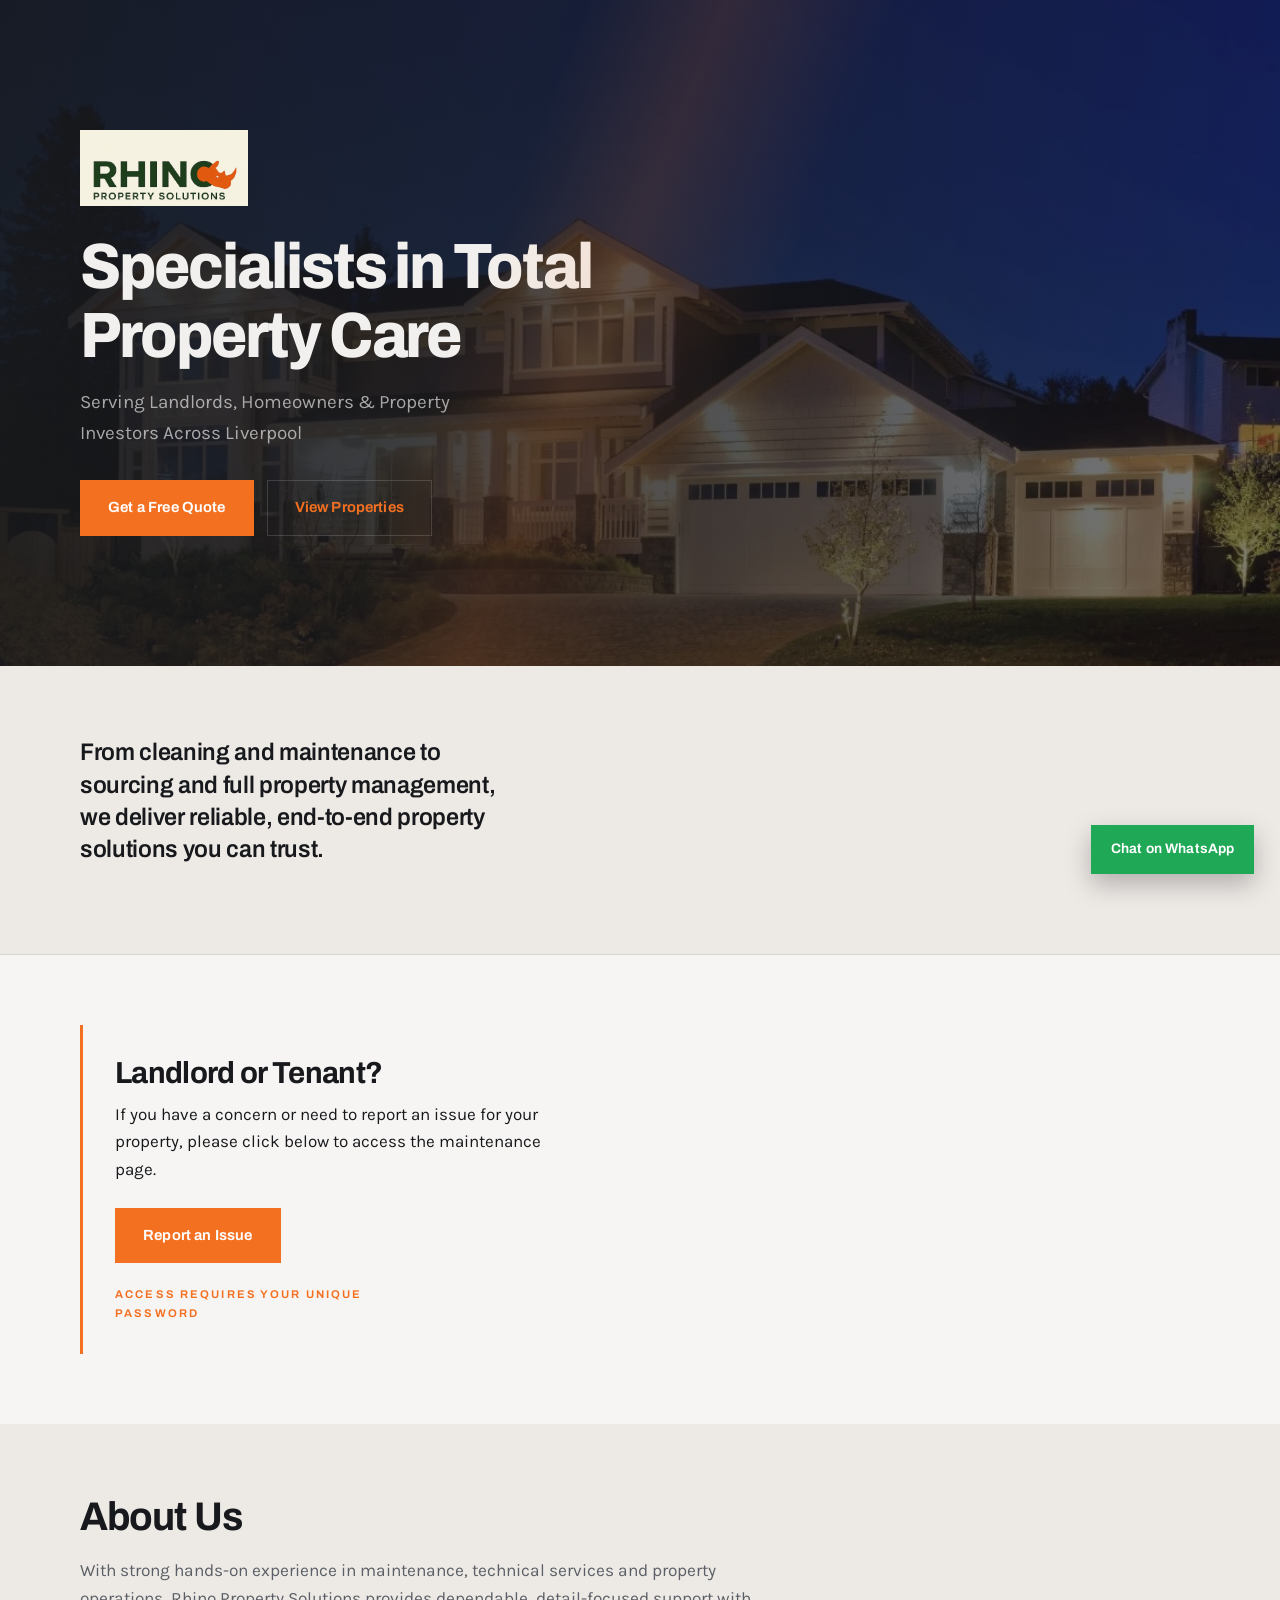
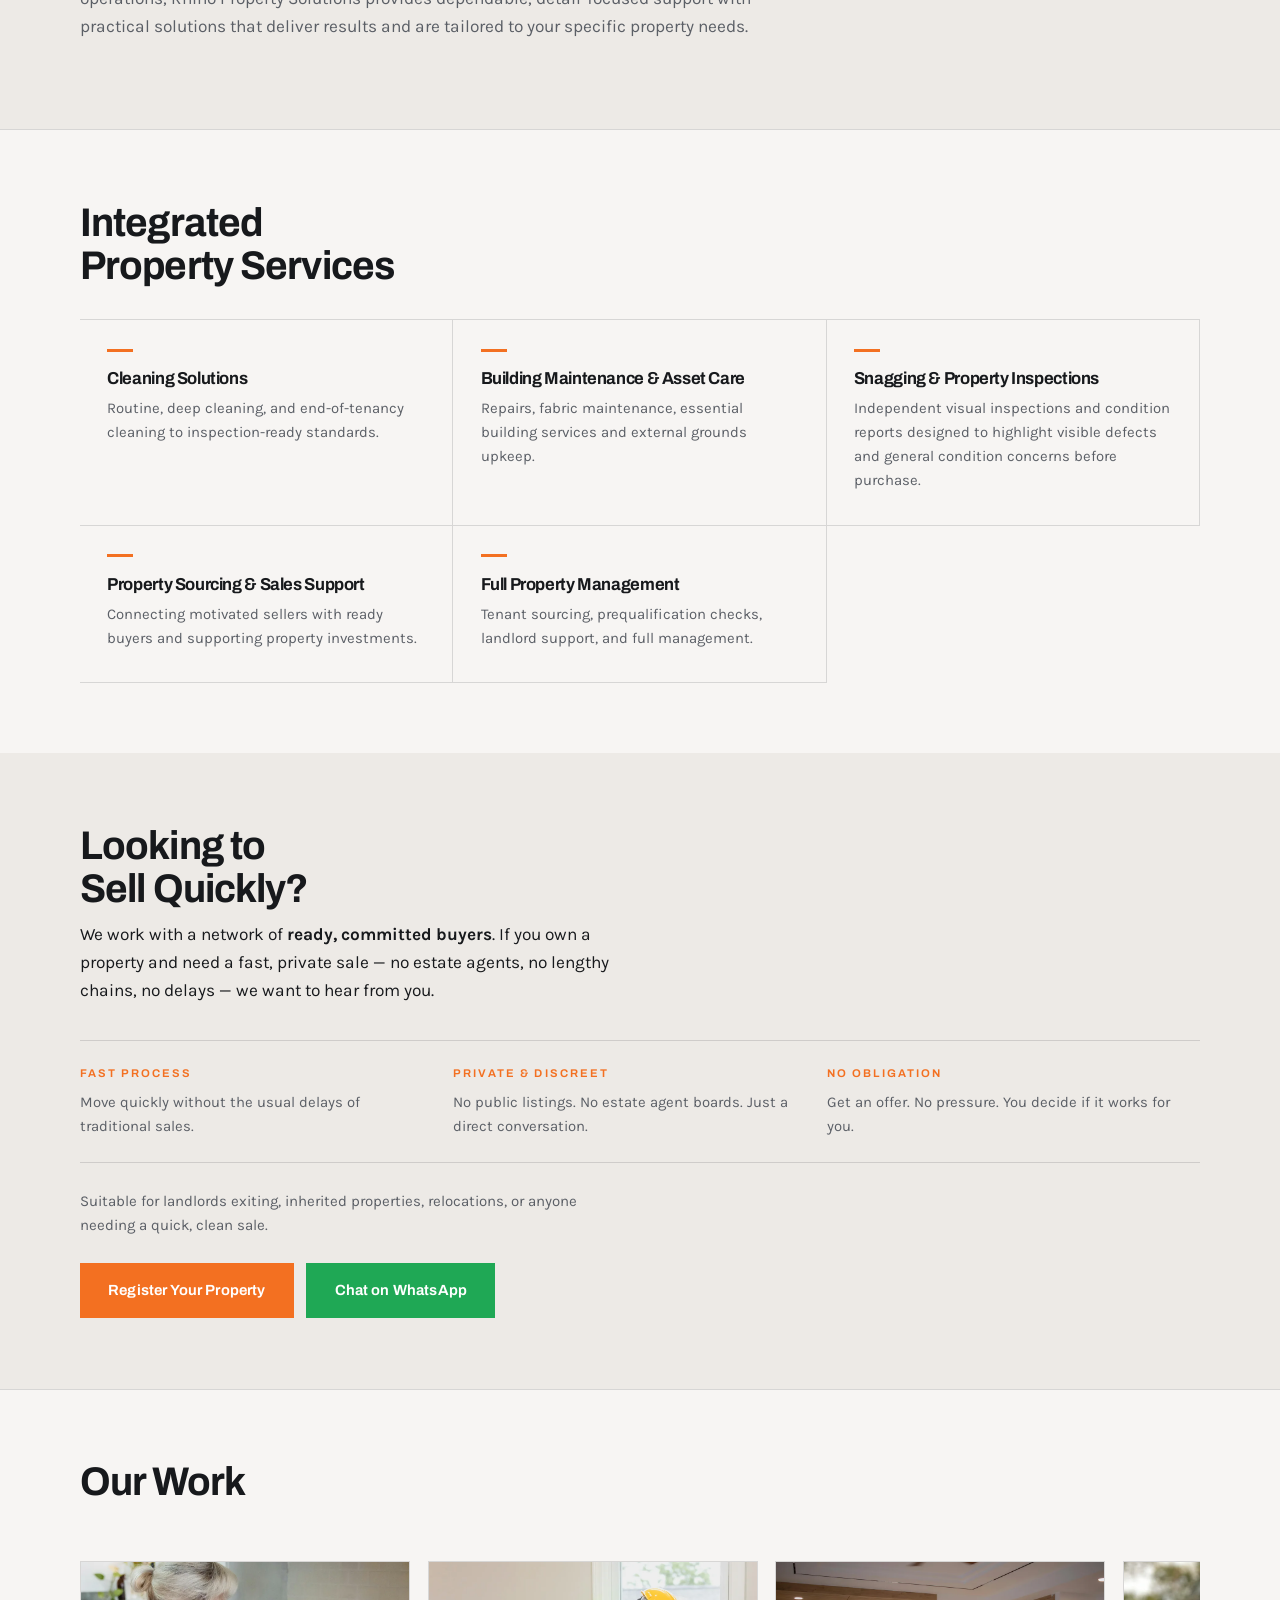
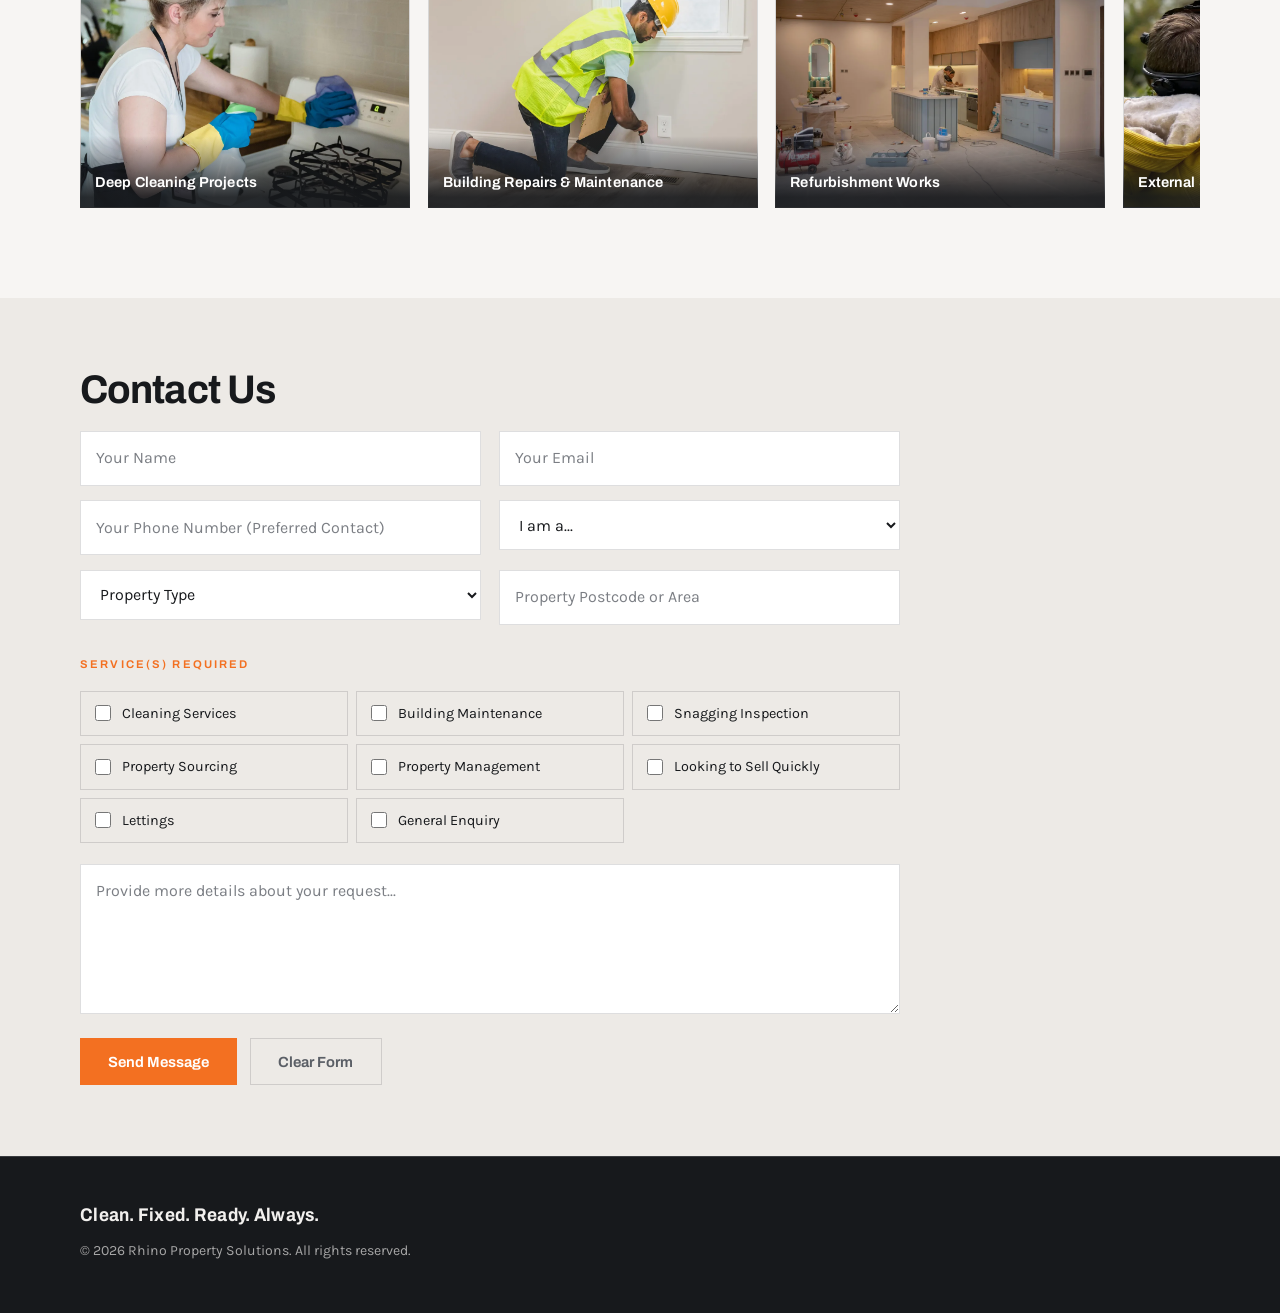
==== commit 4ad9d435: "Add files via upload" ====
--- a/index.html
+++ b/index.html
@@ -1,693 +1,411 @@
 <!DOCTYPE html>
+
 <html lang="en">
 <head>
-<meta charset="UTF-8">
-<meta name="viewport" content="width=device-width, initial-scale=1.0">
-<title>Rhino Property Solutions | Property Services in Liverpool</title>
-<meta name="description" content="Cleaning, maintenance, snagging, and property management services in Liverpool.">
-<meta name="robots" content="index, follow">
-<meta property="og:title" content="Rhino Property Solutions Liverpool">
-<meta property="og:description" content="Professional property services across Liverpool.">
-<meta property="og:image" content="https://www.rhinopropertysolutions.co.uk/hero.webp">
-<meta property="og:url" content="https://www.rhinopropertysolutions.co.uk">
-<meta property="og:type" content="website">
-<link rel="icon" href="favicon.png">
-<script type="application/ld+json">
-{
-  "@context": "https://schema.org",
-  "@type": "LocalBusiness",
-  "name": "Rhino Property Solutions",
-  "description": "Cleaning, maintenance, snagging, and property management services in Liverpool.",
-  "url": "https://www.rhinopropertysolutions.co.uk",
-  "telephone": "+447832017376",
-  "address": {
-    "@type": "PostalAddress",
-    "addressLocality": "Liverpool",
-    "addressRegion": "Merseyside",
-    "addressCountry": "GB"
-  },
-  "areaServed": "Liverpool",
-  "serviceType": ["Cleaning Services","Building Maintenance","Snagging Inspections","Property Sourcing","Property Management"]
-}
-</script>
-
-<link rel="preconnect" href="https://fonts.googleapis.com">
-<link rel="preconnect" href="https://fonts.gstatic.com" crossorigin>
-<link href="https://fonts.googleapis.com/css2?family=Archivo:wdth,wght@62..125,400..900&family=Karla:wght@300..700&display=swap" rel="stylesheet">
-
-<link rel="stylesheet" href="style.css?v=2.0.1">
-<!-- REVIEW ONLY: once you have chosen a palette, delete this style block, the .swatchbar element near the end of the page, and its script -->
-<style>
-.swatchbar{position:fixed;left:clamp(.9rem,3vw,1.8rem);bottom:clamp(.9rem,3vw,1.8rem);z-index:56;
-  display:flex;align-items:center;gap:.3rem;background:var(--ink);border:1px solid var(--line-ink);
-  padding:.25rem;box-shadow:0 10px 26px rgba(0,0,0,.3)}
-.swatchbar .cap{font-family:'Archivo',sans-serif;font-size:.6rem;letter-spacing:.16em;
-  text-transform:uppercase;color:var(--on-ink-soft);padding:0 .45rem 0 .35rem}
-.swatchbar button{font:inherit;font-family:'Archivo',sans-serif;font-size:.64rem;letter-spacing:.13em;
-  text-transform:uppercase;font-variation-settings:'wght' 600;padding:.4rem .65rem;border:0;
-  background:transparent;color:var(--on-ink-soft);cursor:pointer}
-.swatchbar button[aria-pressed="true"]{background:var(--accent);color:#fff}
-@media (max-width:820px){.swatchbar{padding:.2rem}.swatchbar .cap{display:none}}
-</style>
+  <meta charset="UTF-8">
+  <meta name="viewport" content="width=device-width, initial-scale=1.0">
+  <title>Rhino Property Solutions | Property Services in Liverpool</title>
+  <meta name="description" content="Cleaning, maintenance, snagging, and property management services in Liverpool.">
+  <meta name="robots" content="index, follow">
+  <meta property="og:title" content="Rhino Property Solutions Liverpool">
+  <meta property="og:description" content="Professional property services across Liverpool.">
+  <meta property="og:image" content="https://www.rhinopropertysolutions.co.uk/hero.webp">
+  <meta property="og:url" content="https://www.rhinopropertysolutions.co.uk">
+  <meta property="og:type" content="website">
+  <script type="application/ld+json">
+  {
+    "@context": "https://schema.org",
+    "@type": "LocalBusiness",
+    "name": "Rhino Property Solutions",
+    "description": "Cleaning, maintenance, snagging, and property management services in Liverpool.",
+    "url": "https://www.rhinopropertysolutions.co.uk",
+    "telephone": "+447832017376",
+    "address": {
+      "@type": "PostalAddress",
+      "addressLocality": "Liverpool",
+      "addressRegion": "Merseyside",
+      "addressCountry": "GB"
+    },
+    "areaServed": "Liverpool",
+    "serviceType": ["Cleaning Services","Building Maintenance","Snagging Inspections","Property Sourcing","Property Management"]
+  }
+  </script>
+  <link rel="stylesheet" href="style.css?v=1.0.9">
+  <link rel="icon" href="favicon.png">
 </head>
 
 <body>
-<a class="skip" href="#main">Skip to content</a>
-
-<!-- ============ TOP BAR ============ -->
-<div class="topbar">
-  <div class="wrap">
-    <a class="brand" href="/">
-      <!-- Swap this SVG for <img src="logo.png" alt="Rhino Property Solutions"> once live -->
-      <svg class="horn" viewBox="0 0 24 24" aria-hidden="true"><path d="M3 21C5 13 10 6 18 3c-4 6-6 12-6 18z"/></svg>
-      <span class="word">Rhino<small>Property Solutions</small></span>
+
+<header class="hero">
+  <div class="hero-slides">
+    <div class="hero-slide active" style="background-image: url('hero.webp')"></div>
+    <div class="hero-slide" style="background-image: url('hero-cleaning.webp')"></div>
+    <div class="hero-slide" style="background-image: url('hero-maintenance.webp')"></div>
+    <div class="hero-slide" style="background-image: url('hero-snagging.webp')"></div>
+    <div class="hero-slide" style="background-image: url('hero-sourcing.webp')"></div>
+    <div class="hero-slide" style="background-image: url('hero-management.webp')"></div>
+  </div>
+  <div class="hero-content">
+    <a href="#" onclick="location.href = location.origin + location.pathname; return false;">
+      <img src="logo.png" alt="Rhino Property Solutions" class="logo">
     </a>
-
-    <nav class="topnav" aria-label="Main">
-      <a href="#services">Services</a>
-      <a href="#process">How we work</a>
-      <a href="#sell">Sell fast</a>
-      <a href="#work">Our work</a>
-      <a href="/properties/">Properties</a>
-      <a href="/maintenance/">Report issue</a>
-      <a href="#contact">Contact</a>
-    </nav>
-
-    <a class="callpill" href="tel:07832017376">
-      <svg viewBox="0 0 24 24" aria-hidden="true"><path d="M6.6 10.8a15.1 15.1 0 006.6 6.6l2.2-2.2c.3-.3.7-.4 1-.2 1.1.4 2.4.6 3.6.6.6 0 1 .4 1 1V20c0 .6-.4 1-1 1A17 17 0 013 4c0-.6.4-1 1-1h3.5c.6 0 1 .4 1 1 0 1.3.2 2.5.6 3.6.1.3 0 .7-.2 1l-2.3 2.2z"/></svg>
-      07832 017376
-    </a>
-  </div>
-</div>
-
-<!-- ============ HERO ============ -->
-<header class="hero-lead">
-  <div class="wrap">
-    <div class="herogrid">
-      <div>
-        <p class="eyebrow">Liverpool &amp; Merseyside</p>
-        <h1>Specialists in<br>total property care<span class="thin">under one number.</span></h1>
-        <p class="lede">Cleaning, maintenance, snagging, sourcing and full management for landlords, homeowners and investors — handled end to end, so you are not chasing five different trades.</p>
-        <p class="motto">Clean. Fixed. Ready. Always.</p>
-        <div class="btnrow">
-          <a href="#contact" class="btn">Get a free quote</a>
-          <a href="/properties/" class="btn on-ink">View properties</a>
-        </div>
-      </div>
-
-      <div class="heromark">
-        <!-- Placeholder mark. Once live, replace this whole <svg> with:
-             <img src="logo.png" alt="Rhino Property Solutions"> -->
-        <svg viewBox="0 0 280 280" role="img" aria-label="Rhino Property Solutions, Liverpool and Merseyside">
-          <rect class="plate" x="0.5" y="0.5" width="279" height="279"></rect>
-          <path class="tick" d="M0 38h22M38 0v22M280 38h-22M242 0v22M0 242h22M38 280v-22M280 242h-22M242 280v-22"></path>
-          <g class="horn" transform="translate(82 40) scale(5)">
-            <path d="M3 21C5 13 10 6 18 3c-4 6-6 12-6 18z"></path>
-          </g>
-          <text class="mono" x="144" y="200" text-anchor="middle">RHINO</text>
-          <line class="hair" x1="62" y1="220" x2="218" y2="220"></line>
-          <text class="lbl" x="141" y="240" text-anchor="middle">PROPERTY SOLUTIONS</text>
-          <text class="lbl" x="141" y="259" text-anchor="middle">LIVERPOOL &#183; MERSEYSIDE</text>
-        </svg>
-      </div>
+    <h1>Specialists in Total Property Care</h1>
+    <p>Serving Landlords, Homeowners &amp; Property Investors Across Liverpool</p>
+    <div class="hero-cta-group">
+      <a href="#contact" class="btn"><strong>Get a Free Quote</strong></a>
+      <a href="/properties/" class="btn btn-outline-orange"><strong>View Properties</strong></a>
     </div>
-
-    <dl class="specstrip">
-      <div class="spec"><dt>Coverage</dt><dd>Liverpool &amp; Bootle</dd></div>
-      <div class="spec"><dt>Service lines</dt><dd>05 &mdash; one contact</dd></div>
-      <div class="spec"><dt>Quotes</dt><dd>Free, no obligation</dd></div>
-      <div class="spec"><dt>Urgent issues</dt><dd>By phone, direct</dd></div>
-    </dl>
   </div>
 </header>
 
-<main id="main">
-
-  <!-- ============ STATEMENT ============ -->
-  <section class="section band rule">
-    <div class="wrap two">
-      <div class="rail">
-        <p class="eyebrow">About us</p>
-        <p class="statement">One team for the <b>whole life</b> of a property.</p>
-      </div>
-      <div>
-        <p class="lead" style="max-width:58ch">With hands-on experience in maintenance, technical services and property operations, Rhino Property Solutions provides dependable, detail-focused support — practical solutions that deliver results, tailored to the property in front of us.</p>
-        <p class="lead" style="max-width:58ch">Whether that is a void turned around before the next tenancy, a defect list before you exchange, or a portfolio you would rather not think about week to week, it is the same number and the same standard every time.</p>
-      </div>
+<main>
+
+  <section class="section grey">
+    <p class="intro">
+      <strong>From cleaning and maintenance to sourcing and full property management,
+      we deliver reliable, end-to-end property solutions you can trust.</strong>
+    </p>
+  </section>
+
+  <section class="section">
+    <div class="section-centered">
+      <h2>Landlord or Tenant?</h2>
+      <p>If you have a concern or need to report an issue for your property, please click below to access the maintenance page.</p>
+      <a href="/maintenance/" class="btn">Report an Issue</a>
+      <p class="intro advisory-title advisory-text">
+        <strong>Access requires your unique password</strong>
+      </p>
     </div>
   </section>
 
-  <!-- ============ SERVICES ============ -->
-  <section class="section services-band" id="services">
-    <div class="wrap">
-      <div class="two">
-        <div class="rail">
-          <p class="eyebrow on-dark">What we do</p>
-          <h2 class="sectitle">Integrated property services.</h2>
-        </div>
-        <div>
-          <p class="lead">Five service lines that work together. Most clients start with one and end up handing us the rest, because it is simpler than coordinating it yourself.</p>
-        </div>
-      </div>
-
-      <div class="svcgrid">
-        <article class="svc">
-          <span class="mark"></span>
-          <h3>Cleaning solutions</h3>
-          <p>Routine, deep and end-of-tenancy cleaning, finished to inspection-ready standards.</p>
-        </article>
-        <article class="svc">
-          <span class="mark"></span>
-          <h3>Building maintenance &amp; asset care</h3>
-          <p>Repairs, fabric maintenance, essential building services and external grounds upkeep.</p>
-        </article>
-        <article class="svc">
-          <span class="mark"></span>
-          <h3>Snagging &amp; property inspections</h3>
-          <p>Independent visual inspections and condition reports highlighting visible defects before you purchase.</p>
-        </article>
-        <article class="svc">
-          <span class="mark"></span>
-          <h3>Property sourcing &amp; sales support</h3>
-          <p>Connecting motivated sellers with ready buyers, and supporting property investments.</p>
-        </article>
-        <article class="svc">
-          <span class="mark"></span>
-          <h3>Full property management</h3>
-          <p>Tenant sourcing, prequalification checks, landlord support and day-to-day management.</p>
-        </article>
-        <a class="svc svc-cta" href="#contact">
-          <span class="mark"></span>
-          <h3>Not sure which you need?</h3>
-          <p>Describe the property and the problem. We will tell you honestly whether it is a job for us.<span class="go">Get a free quote &rarr;</span></p>
-        </a>
+  <section class="section grey">
+    <h2>About Us</h2>
+    <p class="about">
+      With strong hands-on experience in maintenance, technical services and property operations,
+      Rhino Property Solutions provides dependable, detail-focused support with practical solutions
+      that deliver results and are tailored to your specific property needs.
+    </p>
+  </section>
+
+  <section class="section">
+    <h2>Integrated Property Services</h2>
+    <div class="services">
+      <div class="card">
+        <h3>Cleaning Solutions</h3>
+        <p>Routine, deep cleaning, and end-of-tenancy cleaning to inspection-ready standards.</p>
+      </div>
+      <div class="card">
+        <h3>Building Maintenance &amp; Asset Care</h3>
+        <p>Repairs, fabric maintenance, essential building services and external grounds upkeep.</p>
+      </div>
+      <div class="card">
+        <h3>Snagging &amp; Property Inspections</h3>
+        <p>Independent visual inspections and condition reports designed to highlight visible defects and general condition concerns before purchase.</p>
+      </div>
+      <div class="card">
+        <h3>Property Sourcing &amp; Sales Support</h3>
+        <p>Connecting motivated sellers with ready buyers and supporting property investments.</p>
+      </div>
+      <div class="card">
+        <h3>Full Property Management</h3>
+        <p>Tenant sourcing, prequalification checks, landlord support, and full management.</p>
       </div>
     </div>
   </section>
 
-  <!-- ============ PORTAL ============ -->
-  <section class="section rule" id="report">
-    <div class="wrap two">
-      <div class="rail">
-        <p class="eyebrow">Landlord or tenant</p>
-        <h2 class="sectitle">Report an issue at your property.</h2>
-      </div>
-      <div>
-        <p class="lead" style="max-width:56ch">If something has gone wrong at a property we manage, log it through the maintenance portal and it reaches the right person with the detail we need to act on it.</p>
-        <div class="btnrow" style="margin-top:1.4rem">
-          <a href="/maintenance/" class="btn">Report an issue</a>
-          <a href="tel:07832017376" class="btn ghost">Call for urgent issues</a>
-        </div>
-        <div class="notice">
-          <b>Access requires your unique password</b>
-          If you do not have one yet, call or message us and we will issue it. Leaks, electrical faults and security concerns should always be phoned through as well as logged.
-        </div>
+  <section class="section grey" id="sell">
+    <div class="sell-inner">
+      <h2>Looking to Sell Quickly?</h2>
+      <p class="about">
+        We work with a network of <strong>ready, committed buyers</strong>. If you own a property
+        and need a fast, private sale — no estate agents, no lengthy chains, no delays —
+        we want to hear from you.
+      </p>
+      <div class="sell-features">
+        <div class="sell-feature">
+          <p class="sell-icon">⚡</p>
+          <p class="sell-feature-title">Fast Process</p>
+          <p class="sell-feature-desc">Move quickly without the usual delays of traditional sales.</p>
+        </div>
+        <div class="sell-feature">
+          <p class="sell-icon">🔒</p>
+          <p class="sell-feature-title">Private &amp; Discreet</p>
+          <p class="sell-feature-desc">No public listings. No estate agent boards. Just a direct conversation.</p>
+        </div>
+        <div class="sell-feature">
+          <p class="sell-icon">✅</p>
+          <p class="sell-feature-title">No Obligation</p>
+          <p class="sell-feature-desc">Get an offer. No pressure. You decide if it works for you.</p>
+        </div>
+      </div>
+      <p class="sell-note">
+        Suitable for landlords exiting, inherited properties, relocations, or anyone needing a quick, clean sale.
+      </p>
+      <div class="sell-buttons">
+        <a href="#contact" class="btn"><strong>Register Your Property</strong></a>
+        <a href="https://wa.me/447832017376?text=Hi%2C%20I%27m%20looking%20to%20sell%20a%20property%20quickly%20and%20I%27d%20like%20to%20find%20out%20more%20about%20your%20buyer%20network.%20Could%20you%20please%20get%20back%20to%20me%3F%20Thank%20you." target="_blank" class="btn btn-whatsapp">Chat on WhatsApp</a>
       </div>
     </div>
   </section>
 
-  <!-- ============ PROCESS ============ -->
-  <section class="section band rule" id="process">
-    <div class="wrap">
-      <div class="two">
-        <div class="rail">
-          <p class="eyebrow">How we work</p>
-          <h2 class="sectitle">Four steps, no surprises.</h2>
-        </div>
-        <div><p class="lead">The same sequence whether it is a single clean or a full management instruction.</p></div>
-      </div>
-
-      <div class="steps">
-        <div class="step">
-          <span class="n">01</span>
-          <h3>You tell us the problem</h3>
-          <p>A call, a WhatsApp message or the form below. Photographs help, but they are not essential.</p>
-        </div>
-        <div class="step">
-          <span class="n">02</span>
-          <h3>We look at the property</h3>
-          <p>We assess what is actually needed rather than what is quickest to quote for, and say so if it is not a job for us.</p>
-        </div>
-        <div class="step">
-          <span class="n">03</span>
-          <h3>You get a written quote</h3>
-          <p>Free, itemised and with no obligation. You decide in your own time.</p>
-        </div>
-        <div class="step">
-          <span class="n">04</span>
-          <h3>We do the work and report back</h3>
-          <p>Completed to an inspection-ready standard, with a record of what was done.</p>
+  <section class="section">
+    <h2>Our Work</h2>
+    <div class="gallery-container" id="galleryContainer">
+      <div class="gallery-marquee" id="galleryMarquee">
+        <div class="album">
+          <img src="gallery/cleaning-main.webp" alt="Deep cleaning project overview">
+          <div class="album-label">Deep Cleaning Projects</div>
+          <div class="album-content">
+            <img src="gallery/cleaning-1.webp" alt="Kitchen deep clean">
+            <img src="gallery/cleaning-2.webp" alt="Dusting and surface clean">
+            <img src="gallery/cleaning-3.webp" alt="End-of-tenancy clean">
+          </div>
+        </div>
+        <div class="album">
+          <img src="gallery/maintenance-main.webp" alt="Building repairs and maintenance overview">
+          <div class="album-label">Building Repairs &amp; Maintenance</div>
+          <div class="album-content">
+            <img src="gallery/maintenance-1.webp" alt="Plumbing repair">
+            <img src="gallery/maintenance-2.webp" alt="Electrical work">
+            <img src="gallery/maintenance-4.webp" alt="General repair">
+          </div>
+        </div>
+        <div class="album">
+          <img src="gallery/refurb-main.webp" alt="Refurbishment works overview">
+          <div class="album-label">Refurbishment Works</div>
+          <div class="album-content">
+            <img src="gallery/refurb-1.webp" alt="Full room refurbishment">
+            <img src="gallery/refurb-2.webp" alt="Pressure washing exterior">
+            <img src="gallery/refurb-3.webp" alt="Lawn and grounds">
+          </div>
+        </div>
+        <div class="album">
+          <img src="gallery/external-main.webp" alt="External and grounds maintenance overview">
+          <div class="album-label">External &amp; Grounds Maintenance</div>
+          <div class="album-content">
+            <img src="gallery/external-1.webp" alt="Lawn mowing">
+            <img src="gallery/external-2.webp" alt="Jet washing steps">
+            <img src="gallery/external-3.webp" alt="Turf laying">
+          </div>
         </div>
       </div>
     </div>
   </section>
 
-  <!-- ============ SELL FAST ============ -->
-  <section class="section sell" id="sell">
-    <div class="wrap two">
-      <div class="rail">
-        <p class="eyebrow on-dark">For motivated sellers</p>
-        <h2 class="sectitle">Looking to sell quickly?</h2>
-      </div>
-      <div>
-        <p>We work with a network of <strong>ready, committed buyers</strong>. If you own a property and need a fast, private sale — no estate agents, no lengthy chains, no delays — we want to hear from you.</p>
-
-        <ul class="sellpoints">
-          <li><span class="k">Fast process</span><p class="v">Move quickly, without the delays that come with a traditional sale.</p></li>
-          <li><span class="k">Private &amp; discreet</span><p class="v">No public listings. No agent boards outside. A direct conversation only.</p></li>
-          <li><span class="k">No obligation</span><p class="v">Get an offer, take your time, and walk away if it does not work for you.</p></li>
-        </ul>
-
-        <p style="margin-top:1.6rem">Suited to landlords exiting, inherited properties, relocations, or anyone who needs a clean sale without the wait.</p>
-
-        <div class="btnrow">
-          <a href="#contact" class="btn">Register your property</a>
-          <a class="btn wa" target="_blank" rel="noopener" href="https://wa.me/447832017376?text=Hi%2C%20I%27m%20looking%20to%20sell%20a%20property%20quickly%20and%20I%27d%20like%20to%20find%20out%20more%20about%20your%20buyer%20network.%20Could%20you%20please%20get%20back%20to%20me%3F%20Thank%20you.">Chat on WhatsApp</a>
-        </div>
-      </div>
-    </div>
-  </section>
-
-  <!-- ============ OUR WORK ============ -->
-  <section class="section rule" id="work">
-    <div class="wrap">
-      <div class="two">
-        <div class="rail">
-          <p class="eyebrow">Our work</p>
-          <h2 class="sectitle">Before, during and finished.</h2>
-        </div>
-        <div><p class="lead">Recent jobs across Liverpool and Bootle. Tap a set to open it.</p></div>
-      </div>
-      <div class="stacks" id="stacks"></div>
-    </div>
-  </section>
-
-  <!-- ============ AREAS ============ -->
-  <section class="section band rule" id="areas">
-    <div class="wrap two">
-      <div class="rail">
-        <p class="eyebrow">Where we work</p>
-        <h2 class="sectitle">Across Liverpool and Bootle.</h2>
-      </div>
-      <div>
-        <p class="lead" style="max-width:56ch">We already manage and maintain properties across these postcodes. If yours is nearby and not listed, ask — we will tell you straight away whether we can cover it.</p>
-        <!-- CONFIRM: the highlighted four are taken from your maintenance property list.
-             The rest are a suggested coverage list — edit them to the postcodes you
-             actually travel to before this goes live. -->
-        <div class="areas">
-          <span class="hot">L4</span><span class="hot">L6</span><span class="hot">L9</span><span class="hot">L20</span>
-          <span>L1</span><span>L3</span><span>L5</span><span>L7</span><span>L8</span>
-          <span>L13</span><span>L15</span><span>L17</span><span>L21</span><span>L22</span>
-        </div>
-        <p style="margin-top:1.6rem;font-size:.88rem;color:var(--text-soft)">Highlighted postcodes are where we currently hold properties under management.</p>
-      </div>
-    </div>
-  </section>
-
-  <!-- ============ FAQ ============ -->
-  <section class="section rule" id="faq">
-    <div class="wrap">
-      <div class="two">
-        <div class="rail">
-          <p class="eyebrow">Before you get in touch</p>
-          <h2 class="sectitle">The things people ask first.</h2>
-        </div>
-        <div><p class="lead">If your question is not here, ask it in the form — we answer every enquiry.</p></div>
-      </div>
-
-      <div class="qa">
-        <div><h3>What does a quote cost?</h3><p>Nothing. Quotes are free and carry no obligation. You will get it in writing, itemised, so you can compare it with anyone else.</p></div>
-        <div><h3>Do you take one-off jobs?</h3><p>Yes. A single end-of-tenancy clean or one repair is as welcome as a full management instruction.</p></div>
-        <div><h3>How fast can you get to an urgent issue?</h3><p>Urgent problems — leaks, electrical faults, security — should be phoned through rather than logged online, so we can respond straight away.<!-- CONFIRM: add your actual response window here if you want to commit to one, e.g. "same day where possible". --></p></div>
-        <div><h3>Is a snagging report the same as a survey?</h3><p>No. Ours is an independent visual inspection and condition report designed to highlight visible defects and general condition concerns before purchase. It is not a structural survey or a valuation.</p></div>
-        <div><h3>Do you work with tenants directly?</h3><p>For properties we manage, yes — tenants report issues through the maintenance portal using the password we issue with the tenancy.</p></div>
-        <div><h3>Are you insured?</h3><p>Yes. Certificates are available on request before any work starts.<!-- CONFIRM: name the cover and limit here, e.g. "£2m public liability", once you are happy to state it publicly. --></p></div>
-      </div>
-    </div>
-  </section>
-
-  <!-- ============ CONTACT ============ -->
-  <section class="section contact" id="contact">
-    <div class="wrap">
-      <div class="two">
-        <div class="rail">
-          <p class="eyebrow on-dark">Get in touch</p>
-          <h2 class="sectitle">Tell us about the property.</h2>
-        </div>
-        <div>
-          <p class="lead">The more you can tell us now, the more useful the first reply will be. Prefer to talk? Call <a href="tel:07832017376" style="color:var(--on-ink)">07832 017376</a> or message us on WhatsApp.</p>
-        </div>
-      </div>
-
-      <div class="formcard">
-        <form action="https://api.web3forms.com/submit" method="POST" id="enquiry">
-          <input type="hidden" name="access_key" value="9b0d60bd-7807-4a9b-bf3a-05ebd0d2e033">
-          <input type="hidden" name="redirect" value="https://www.rhinopropertysolutions.co.uk/thank-you/">
-          <input type="hidden" name="subject" value="New Website Enquiry">
-          <input type="checkbox" name="botcheck" style="display:none;" tabindex="-1" aria-hidden="true">
-
-          <fieldset class="fieldset">
-            <legend>Your details</legend>
-            <div class="fields">
-              <div class="field">
-                <label for="f-name">Full name</label>
-                <input id="f-name" type="text" name="name" required autocomplete="name">
-              </div>
-              <div class="field">
-                <label for="f-email">Email address</label>
-                <input id="f-email" type="email" name="email" required autocomplete="email">
-              </div>
-              <div class="field">
-                <label for="f-phone">Phone number</label>
-                <input id="f-phone" type="tel" name="phone" required pattern="[0-9]{11}" title="Enter an 11-digit phone number" autocomplete="tel" inputmode="numeric">
-                <span class="hint">11 digits, no spaces. This is how we will reach you first.</span>
-              </div>
-              <div class="field">
-                <label for="f-type">I am a</label>
-                <select id="f-type" name="customer_type" required>
-                  <option value="">Please choose</option>
-                  <option value="Landlord">Landlord</option>
-                  <option value="Homeowner">Homeowner</option>
-                  <option value="Investor">Investor</option>
-                  <option value="Motivated Seller">Motivated seller</option>
-                  <option value="Tenant">Tenant</option>
-                </select>
-              </div>
-            </div>
-          </fieldset>
-
-          <fieldset class="fieldset">
-            <legend>The property</legend>
-            <div class="fields">
-              <div class="field">
-                <label for="f-prop">Property type</label>
-                <select id="f-prop" name="property_type" required>
-                  <option value="">Please choose</option>
-                  <option value="Residential">Residential</option>
-                  <option value="HMO">HMO</option>
-                  <option value="Commercial">Commercial</option>
-                </select>
-              </div>
-              <div class="field">
-                <label for="f-post">Postcode or area</label>
-                <input id="f-post" type="text" name="postcode" required autocomplete="postal-code" placeholder="e.g. L20 4QE">
-              </div>
-            </div>
-          </fieldset>
-
-          <fieldset class="fieldset">
-            <legend>What you need</legend>
-            <div class="chips">
-              <label class="chip"><input type="checkbox" name="services[]" value="Cleaning Services">Cleaning services</label>
-              <label class="chip"><input type="checkbox" name="services[]" value="Building Maintenance">Building maintenance</label>
-              <label class="chip"><input type="checkbox" name="services[]" value="Snagging Inspection">Snagging inspection</label>
-              <label class="chip"><input type="checkbox" name="services[]" value="Property Sourcing">Property sourcing</label>
-              <label class="chip"><input type="checkbox" name="services[]" value="Property Management">Property management</label>
-              <label class="chip"><input type="checkbox" name="services[]" value="Motivated Seller">Looking to sell quickly</label>
-              <label class="chip"><input type="checkbox" name="services[]" value="Lettings">Lettings</label>
-              <label class="chip"><input type="checkbox" name="services[]" value="General Enquiry">General enquiry</label>
-            </div>
-            <p class="hint" id="svc-hint" style="margin:.8rem 0 0;font-size:.8rem;color:var(--text-soft)">Choose at least one.</p>
-          </fieldset>
-
-          <fieldset class="fieldset">
-            <legend>Detail</legend>
-            <div class="field full">
-              <label for="f-msg">Tell us more about the job</label>
-              <textarea id="f-msg" name="message" required placeholder="What needs doing, how urgent it is, and anything we should know before we visit."></textarea>
-            </div>
-          </fieldset>
-
-          <div class="formactions">
-            <button type="submit" class="btn">Send enquiry</button>
-            <a class="btn wa" target="_blank" rel="noopener" href="https://wa.me/447832017376?text=Hi%2C%20I%20found%20your%20website%20and%20I%27d%20like%20to%20enquire%20about%20your%20property%20services.%20Could%20you%20please%20get%20back%20to%20me%3F%20Thank%20you.">Message on WhatsApp</a>
-            <button type="reset" class="linkbtn">Clear the form</button>
-          </div>
-        </form>
-      </div>
-    </div>
+  <section class="section grey" id="contact">
+    <h2>Contact Us</h2>
+    <form action="https://api.web3forms.com/submit" method="POST">
+      <input type="hidden" name="access_key" value="9b0d60bd-7807-4a9b-bf3a-05ebd0d2e033">
+      <input type="hidden" name="redirect" value="https://www.rhinopropertysolutions.co.uk/thank-you/">
+      <input type="hidden" name="subject" value="New Website Enquiry">
+      <input type="checkbox" name="botcheck" style="display:none;">
+      <input type="text" name="name" placeholder="Your Name" required>
+      <input type="email" name="email" placeholder="Your Email" required>
+      <input type="tel" name="phone" placeholder="Your Phone Number (Preferred Contact)" required pattern="[0-9]{11}" title="Enter an 11-digit phone number">
+      <select name="customer_type" required>
+        <option value="">I am a...</option>
+        <option value="Landlord">Landlord</option>
+        <option value="Homeowner">Homeowner</option>
+        <option value="Investor">Investor</option>
+        <option value="Motivated Seller">Motivated Seller</option>
+        <option value="Tenant">Tenant</option>
+      </select>
+      <select name="property_type" required>
+        <option value="">Property Type</option>
+        <option value="Residential">Residential</option>
+        <option value="HMO">HMO</option>
+        <option value="Commercial">Commercial</option>
+      </select>
+      <input type="text" name="postcode" placeholder="Property Postcode or Area" required>
+      <p style="font-size:0.9em; color:#555;"><strong>Service(s) Required</strong></p>
+      <div class="services-grid">
+        <label><input type="checkbox" name="services[]" value="Cleaning Services">Cleaning Services</label>
+        <label><input type="checkbox" name="services[]" value="Building Maintenance">Building Maintenance</label>
+        <label><input type="checkbox" name="services[]" value="Snagging Inspection">Snagging Inspection</label>
+        <label><input type="checkbox" name="services[]" value="Property Sourcing">Property Sourcing</label>
+        <label><input type="checkbox" name="services[]" value="Property Management">Property Management</label>
+        <label><input type="checkbox" name="services[]" value="Motivated Seller">Looking to Sell Quickly</label>
+        <label><input type="checkbox" name="services[]" value="Lettings">Lettings</label>
+        <label><input type="checkbox" name="services[]" value="General Enquiry">General Enquiry</label>
+      </div>
+      <textarea name="message" placeholder="Provide more details about your request..." required></textarea>
+      <div class="form-buttons">
+        <button type="submit">Send Message</button>
+        <button type="reset">Clear Form</button>
+      </div>
+    </form>
   </section>
 
 </main>
 
-<!-- ============ FOOTER ============ -->
+<a href="https://wa.me/447832017376?text=Hi%2C%20I%20found%20your%20website%20and%20I%27d%20like%20to%20enquire%20about%20your%20property%20services.%20Could%20you%20please%20get%20back%20to%20me%3F%20Thank%20you." class="btn btn-whatsapp whatsapp" target="_blank" aria-label="Chat on WhatsApp">
+  Chat on WhatsApp
+</a>
+
+<button onclick="scrollToTop()" id="topBtn">↑</button>
+
+<div class="lightbox" id="lightbox">
+  <button class="lightbox-close" id="lightboxClose">&times;</button>
+  <div class="lightbox-inner">
+    <button class="lightbox-arrow" id="lightboxPrev">&#8249;</button>
+    <img id="lightboxImg" src="" alt="Enlarged view">
+    <button class="lightbox-arrow" id="lightboxNext">&#8250;</button>
+  </div>
+  <div class="lightbox-counter" id="lightboxCounter"></div>
+</div>
+
 <footer>
-  <div class="wrap">
-    <div class="footgrid">
-      <div>
-        <p class="footmotto">Clean. Fixed. Ready. Always.</p>
-        <p style="margin:0 0 1rem">Property services for landlords, homeowners and investors across Liverpool and Bootle.</p>
-        <ul>
-          <li><a href="tel:07832017376">07832 017376</a></li>
-          <li><a href="https://wa.me/447832017376" target="_blank" rel="noopener">WhatsApp</a></li>
-        </ul>
-      </div>
-      <div>
-        <h4>Services</h4>
-        <ul>
-          <li><a href="#services">Cleaning</a></li>
-          <li><a href="#services">Maintenance</a></li>
-          <li><a href="#services">Snagging</a></li>
-          <li><a href="#services">Sourcing</a></li>
-          <li><a href="#services">Management</a></li>
-        </ul>
-      </div>
-      <div>
-        <h4>Quick links</h4>
-        <ul>
-          <li><a href="/properties/">Properties to rent</a></li>
-          <li><a href="/maintenance/">Report an issue</a></li>
-          <li><a href="#sell">Sell quickly</a></li>
-          <li><a href="#faq">Questions</a></li>
-          <li><a href="#contact">Contact</a></li>
-        </ul>
-      </div>
-    </div>
-    <div class="footbase">
-      <span>&copy; 2026 Rhino Property Solutions. All rights reserved.</span>
-      <span>Liverpool &middot; Merseyside &middot; United Kingdom</span>
-    </div>
-  </div>
+  <p>Clean. Fixed. Ready. Always.</p>
+  <p>© 2026 Rhino Property Solutions. All rights reserved.</p>
 </footer>
 
-<!-- REVIEW ONLY — delete this element, its .swatchbar CSS rule and its script before publishing -->
-<div class="swatchbar" role="group" aria-label="Preview palette">
-  <span class="cap">Palette</span>
-  <button type="button" data-p="signal" aria-pressed="true">Signal</button>
-  <button type="button" data-p="slate" aria-pressed="false">Slate</button>
-</div>
-
-<!-- ============ FLOATING ACTIONS ============ -->
-<div class="floats">
-  <a class="fab wa" target="_blank" rel="noopener" aria-label="Chat on WhatsApp"
-     href="https://wa.me/447832017376?text=Hi%2C%20I%20found%20your%20website%20and%20I%27d%20like%20to%20enquire%20about%20your%20property%20services.%20Could%20you%20please%20get%20back%20to%20me%3F%20Thank%20you.">
-    <svg viewBox="0 0 24 24" aria-hidden="true"><path d="M12 2a10 10 0 00-8.6 15L2 22l5.2-1.4A10 10 0 1012 2zm0 2a8 8 0 11-4.1 14.9l-.4-.2-2.6.7.7-2.5-.2-.4A8 8 0 0112 4z"/></svg>
-    <span class="fablabel">WhatsApp</span>
-  </a>
-  <a class="fab call" href="tel:07832017376" aria-label="Call 07832 017376">
-    <svg viewBox="0 0 24 24" aria-hidden="true"><path d="M6.6 10.8a15.1 15.1 0 006.6 6.6l2.2-2.2c.3-.3.7-.4 1-.2 1.1.4 2.4.6 3.6.6.6 0 1 .4 1 1V20c0 .6-.4 1-1 1A17 17 0 013 4c0-.6.4-1 1-1h3.5c.6 0 1 .4 1 1 0 1.3.2 2.5.6 3.6.1.3 0 .7-.2 1l-2.3 2.2z"/></svg>
-    <span class="fablabel">Call</span>
-  </a>
-  <button class="fab up" id="toTop" type="button" aria-label="Back to top">
-    <svg viewBox="0 0 24 24" aria-hidden="true"><path d="M12 19V5M5 12l7-7 7 7"/></svg>
-  </button>
-</div>
-
-<!-- ============ LIGHTBOX ============ -->
-<div class="lb" id="lightbox" role="dialog" aria-modal="true" aria-label="Photographs">
-  <button class="x" id="lbX" aria-label="Close"><svg viewBox="0 0 24 24" aria-hidden="true"><path d="M18 6 6 18M6 6l12 12"/></svg></button>
-  <button class="p" id="lbP" aria-label="Previous"><svg viewBox="0 0 24 24" aria-hidden="true"><path d="M15 18l-6-6 6-6"/></svg></button>
-  <button class="n" id="lbN" aria-label="Next"><svg viewBox="0 0 24 24" aria-hidden="true"><path d="M9 18l6-6-6-6"/></svg></button>
-  <figure>
-    <div id="lbStage"></div>
-    <figcaption><b id="lbTitle"></b><span id="lbCount"></span></figcaption>
-  </figure>
-</div>
-
 <script>
-/* ============================================================
-   OUR WORK
-   Drop your images into /gallery/ and list the filenames here.
-   Leave a list empty and the set shows as awaiting photographs.
-   ============================================================ */
-const WORK = [
-  { title: "Deep cleaning",              photos: [] /* "gallery/cleaning-1.webp", ... */ },
-  { title: "Repairs & maintenance",      photos: [] },
-  { title: "Refurbishment",              photos: [] },
-  { title: "External & grounds",         photos: [] }
-];
-
-(function(){
-  const grid = document.getElementById('stacks');
-  const lb = document.getElementById('lightbox');
-  const stage = document.getElementById('lbStage');
-  const tEl = document.getElementById('lbTitle');
-  const cEl = document.getElementById('lbCount');
-  if (!grid) return;
-
-  let set = 0, idx = 0, opener = null;
-
-  WORK.forEach((cat, ci) => {
-    const btn = document.createElement('button');
-    btn.className = 'stack';
-    btn.type = 'button';
-    const n = cat.photos.length;
-    btn.setAttribute('aria-label', n
-      ? cat.title + ', ' + n + ' photograph' + (n === 1 ? '' : 's') + ', open'
-      : cat.title + ', photographs coming soon');
-
-    const deck = document.createElement('div');
-    deck.className = 'deck';
-    for (let layer = 0; layer < 3; layer++){
-      const card = document.createElement('div');
-      card.className = 'card';
-      const src = cat.photos[Math.min(layer, n - 1)];
-      if (src){
-        const img = document.createElement('img');
-        img.src = src; img.alt = ''; img.loading = 'lazy';
-        card.appendChild(img);
-      } else if (layer === 2){
-        const ph = document.createElement('div');
-        ph.className = 'ph';
-        ph.innerHTML = '<span>Photographs coming soon</span>';
-        card.appendChild(ph);
-      }
-      deck.appendChild(card);
+window.addEventListener("load", () => {
+  if (window.location.hash) {
+    const el = document.querySelector(window.location.hash);
+    if (el) setTimeout(() => el.scrollIntoView({ behavior: "smooth" }), 100);
+  }
+});
+
+window.onscroll = function () {
+  document.getElementById("topBtn").classList.toggle("show", document.documentElement.scrollTop > 200);
+};
+
+function scrollToTop() {
+  window.scrollTo({ top: 0, behavior: "smooth" });
+}
+
+document.querySelector("form").addEventListener("submit", function (e) {
+  const checkboxes = document.querySelectorAll('input[name="services[]"]');
+  if (!Array.from(checkboxes).some(cb => cb.checked)) {
+    e.preventDefault();
+    alert("Please select at least one service.");
+  }
+});
+
+(function () {
+  const container = document.getElementById("galleryContainer");
+  const marquee = document.getElementById("galleryMarquee");
+
+  Array.from(marquee.children).forEach(item => {
+    const clone = item.cloneNode(true);
+    clone.setAttribute("aria-hidden", "true");
+    marquee.appendChild(clone);
+  });
+
+  let isDragging = false;
+  let startX, startScroll;
+
+  container.addEventListener("mousedown", e => {
+    isDragging = true;
+    startX = e.pageX;
+    startScroll = container.scrollLeft;
+  });
+  container.addEventListener("mouseup", () => { isDragging = false; });
+  container.addEventListener("mouseleave", () => { isDragging = false; });
+  container.addEventListener("mousemove", e => {
+    if (!isDragging) return;
+    e.preventDefault();
+    container.scrollLeft = startScroll - (e.pageX - startX);
+  });
+
+  container.addEventListener("touchstart", e => {
+    startX = e.touches[0].pageX;
+    startScroll = container.scrollLeft;
+  }, { passive: true });
+  container.addEventListener("touchend", () => {});
+  container.addEventListener("touchmove", e => {
+    container.scrollLeft = startScroll - (e.touches[0].pageX - startX);
+  }, { passive: true });
+})();
+
+const lightbox = document.getElementById("lightbox");
+const lightboxImg = document.getElementById("lightboxImg");
+const lightboxCounter = document.getElementById("lightboxCounter");
+let currentIndex = 0;
+let currentPhotos = [];
+
+function openLightbox(photos, index) {
+  currentPhotos = photos;
+  currentIndex = index;
+  lightboxImg.src = currentPhotos[currentIndex].src;
+  lightboxImg.alt = currentPhotos[currentIndex].alt;
+  lightboxCounter.textContent = `${currentIndex + 1} / ${currentPhotos.length}`;
+  lightbox.classList.add("active");
+}
+
+function showNext() {
+  currentIndex = (currentIndex + 1) % currentPhotos.length;
+  lightboxImg.src = currentPhotos[currentIndex].src;
+  lightboxImg.alt = currentPhotos[currentIndex].alt;
+  lightboxCounter.textContent = `${currentIndex + 1} / ${currentPhotos.length}`;
+}
+
+function showPrev() {
+  currentIndex = (currentIndex - 1 + currentPhotos.length) % currentPhotos.length;
+  lightboxImg.src = currentPhotos[currentIndex].src;
+  lightboxImg.alt = currentPhotos[currentIndex].alt;
+  lightboxCounter.textContent = `${currentIndex + 1} / ${currentPhotos.length}`;
+}
+
+document.getElementById("lightboxNext").addEventListener("click", (e) => { e.stopPropagation(); showNext(); });
+document.getElementById("lightboxPrev").addEventListener("click", (e) => { e.stopPropagation(); showPrev(); });
+document.getElementById("lightboxClose").addEventListener("click", (e) => { e.stopPropagation(); lightbox.classList.remove("active"); });
+
+let touchStartX = 0;
+lightbox.addEventListener("touchstart", (e) => { touchStartX = e.touches[0].clientX; }, { passive: true });
+lightbox.addEventListener("touchend", (e) => {
+  const diff = touchStartX - e.changedTouches[0].clientX;
+  if (Math.abs(diff) > 40) { diff > 0 ? showNext() : showPrev(); }
+});
+
+lightbox.addEventListener("click", () => {
+  lightbox.classList.remove("active");
+});
+
+document.getElementById("galleryMarquee").addEventListener("click", (e) => {
+  const album = e.target.closest(".album");
+  if (!album) return;
+
+  const coverImg = album.querySelector(":scope > img");
+  const contentImgs = Array.from(album.querySelectorAll(".album-content img"));
+  const albumPhotos = [coverImg, ...contentImgs];
+
+  const isContentImg = e.target.closest(".album-content img");
+
+  if (isContentImg) {
+    const index = contentImgs.indexOf(e.target) + 1;
+    openLightbox(albumPhotos, index);
+    return;
+  }
+
+  const isCoverImg = e.target === coverImg;
+
+  if (isCoverImg) {
+    if (!album.classList.contains("expanded")) {
+      album.classList.add("expanded");
+    } else {
+      openLightbox(albumPhotos, 0);
     }
-
-    const meta = document.createElement('div');
-    meta.className = 'meta';
-    const h3 = document.createElement('h3');
-    h3.textContent = cat.title;
-    const c = document.createElement('span');
-    c.className = 'count';
-    c.textContent = n ? n + (n === 1 ? ' photo' : ' photos') : 'Coming soon';
-    meta.appendChild(h3); meta.appendChild(c);
-
-    btn.appendChild(deck); btn.appendChild(meta);
-    btn.addEventListener('click', () => open(ci, btn));
-    grid.appendChild(btn);
-  });
-
-  function draw(){
-    stage.innerHTML = '';
-    const cat = WORK[set];
-    if (cat.photos.length){
-      const img = document.createElement('img');
-      img.src = cat.photos[idx];
-      img.alt = cat.title + ', photograph ' + (idx + 1);
-      stage.appendChild(img);
-      cEl.textContent = (idx + 1) + ' of ' + cat.photos.length;
-    } else {
-      const e = document.createElement('div');
-      e.className = 'empty';
-      e.textContent = 'Photographs coming soon';
-      stage.appendChild(e);
-      cEl.textContent = '';
-    }
-    tEl.textContent = cat.title;
-    const many = cat.photos.length > 1;
-    document.getElementById('lbP').style.display = many ? '' : 'none';
-    document.getElementById('lbN').style.display = many ? '' : 'none';
-  }
-  function open(ci, from){
-    set = ci; idx = 0; opener = from;
-    draw();
-    lb.classList.add('open');
-    document.body.style.overflow = 'hidden';
-    document.getElementById('lbX').focus();
-  }
-  function close(){
-    lb.classList.remove('open');
-    document.body.style.overflow = '';
-    if (opener) opener.focus();
-  }
-  function step(d){
-    const n = WORK[set].photos.length;
-    if (n < 2) return;
-    idx = (idx + d + n) % n;
-    draw();
-  }
-
-  document.getElementById('lbX').addEventListener('click', close);
-  document.getElementById('lbP').addEventListener('click', () => step(-1));
-  document.getElementById('lbN').addEventListener('click', () => step(1));
-  lb.addEventListener('click', e => { if (e.target === lb) close(); });
-  document.addEventListener('keydown', e => {
-    if (!lb.classList.contains('open')) return;
-    if (e.key === 'Escape') close();
-    if (e.key === 'ArrowLeft') step(-1);
-    if (e.key === 'ArrowRight') step(1);
-  });
-
-  let x0 = null;
-  lb.addEventListener('touchstart', e => { x0 = e.changedTouches[0].clientX; }, {passive:true});
-  lb.addEventListener('touchend', e => {
-    if (x0 === null) return;
-    const dx = e.changedTouches[0].clientX - x0;
-    if (Math.abs(dx) > 45) step(dx < 0 ? 1 : -1);
-    x0 = null;
-  }, {passive:true});
-})();
-
-/* ---- back to top ---- */
-(function(){
-  const btn = document.getElementById('toTop');
-  const show = () => btn.classList.toggle('show', window.scrollY > 400);
-  window.addEventListener('scroll', show, {passive:true});
-  show();
-  btn.addEventListener('click', () => {
-    const reduce = matchMedia('(prefers-reduced-motion: reduce)').matches;
-    window.scrollTo({top:0, behavior: reduce ? 'auto' : 'smooth'});
-  });
-})();
-
-/* ---- require one service before submitting ---- */
-(function(){
-  const form = document.getElementById('enquiry');
-  const hint = document.getElementById('svc-hint');
-  form.addEventListener('submit', e => {
-    const boxes = form.querySelectorAll('input[name="services[]"]');
-    if (!Array.from(boxes).some(b => b.checked)){
-      e.preventDefault();
-      hint.textContent = 'Please choose at least one service so we know who to pass this to.';
-      hint.style.color = 'var(--accent)';
-      form.querySelector('.chips').scrollIntoView({behavior:'smooth', block:'center'});
-    }
-  });
-  form.addEventListener('change', e => {
-    if (e.target.name === 'services[]'){
-      hint.textContent = 'Choose at least one.';
-      hint.style.color = 'var(--text-soft)';
-    }
-  });
-})();
-
-/* ---- gentle reveal on scroll ---- */
-(function(){
-  if (matchMedia('(prefers-reduced-motion: reduce)').matches) return;
-  const targets = document.querySelectorAll('.section .rail, .svcgrid, .steps, .stacks, .sellpoints, .qa, .formcard, .specstrip');
-  targets.forEach(t => t.classList.add('rv'));
-  const io = new IntersectionObserver(entries => {
-    entries.forEach(en => {
-      if (en.isIntersecting){ en.target.classList.add('in'); io.unobserve(en.target); }
-    });
-  }, {rootMargin:'0px 0px -8% 0px', threshold:.08});
-  targets.forEach(t => io.observe(t));
-})();
-
-/* ---- PALETTE PREVIEW — remove this block when you have chosen ---- */
-(function(){
-  const bar = document.querySelector('.swatchbar');
-  if (!bar) return;
-  bar.addEventListener('click', e => {
-    const b = e.target.closest('button');
-    if (!b) return;
-    document.documentElement.setAttribute('data-palette', b.dataset.p);
-    bar.querySelectorAll('button').forEach(x => x.setAttribute('aria-pressed', String(x === b)));
-  });
+    return;
+  }
+
+  if (album.classList.contains("expanded")) {
+    album.classList.remove("expanded");
+  }
+});
+
+(function () {
+  const slides = document.querySelectorAll('.hero-slide');
+  if (slides.length <= 1) return;
+  let current = 0;
+  setInterval(() => {
+    slides[current].classList.remove('active');
+    current = (current + 1) % slides.length;
+    slides[current].classList.add('active');
+  }, 6000);
 })();
 </script>
 
 </body>
-</html>
+</html>
--- a/style.css
+++ b/style.css
@@ -1,41 +1,40 @@
 @import url('https://fonts.googleapis.com/css2?family=Archivo:wdth,wght@62..125,400..900&family=Karla:wght@300..700&display=swap');
 
 /* ============================================================
-   RHINO PROPERTY SOLUTIONS — v2.0.0
-
-   Every class name from the previous stylesheet is kept, so the
-   properties, maintenance and thank-you pages restyle without any
-   HTML changes.
-
-   TWO PALETTES.  Signal is the default. To switch the whole site
-   to Slate, add one attribute to the html tag on every page:
-       <html lang="en" data-palette="slate">
-
-   THREE DIALS worth knowing about:
-       --accent   your orange, used for one thing at a time
-       --radius   0 = square (current). Set 4px or 999px to soften
-       --wrap     the page's maximum content width
+   RHINO PROPERTY SOLUTIONS — v3.0.0
+
+   Drop-in replacement for style.css. No HTML changes required:
+   every selector below targets the markup you already have on
+   index.html, /properties/, /maintenance/ and the thank-you page.
+
+   ONE DIAL you may want to touch:
+       --radius   0 = square corners (current)
+                  set 4px for a slight softening, 999px for pills
+
+   TO TRY THE COOLER PALETTE without touching any HTML, copy the
+   six values from the SLATE block into :root, replacing the
+   Signal ones. (Or add data-palette="slate" to your <html> tag.)
    ============================================================ */
 
 :root{
-  /* ---- PALETTE A: SIGNAL (default) ---- */
-  --ink:#17191C;              /* graphite ground for dark bands */
-  --ink-2:#212429;            /* raised panel on ink */
+  /* ---- SIGNAL (active) ---- */
+  --ink:#17191C;              /* dark bands: hero, footer, gate */
+  --ink-2:#212429;
   --paper:#F7F5F3;            /* page */
-  --paper-2:#EDEAE6;          /* banded section */
+  --paper-2:#EDEAE6;          /* .grey sections */
   --text:#17191C;
   --text-soft:#5B5F66;
   --on-ink:#F2F0EE;
   --on-ink-soft:rgba(242,240,238,.66);
-  --accent:#F37021;           /* Rhino orange */
+  --accent:#F37021;           /* your orange — the only brand colour */
   --accent-deep:#D95F0E;
   --accent-tint:rgba(243,112,33,.10);
   --line:rgba(23,25,28,.14);
   --line-ink:rgba(242,240,238,.16);
   --hero-a:#2A2118;
-  --sheen:rgba(243,112,33,.14);
-
-  /* semantic, not brand: status only */
+  --sheen:rgba(243,112,33,.13);
+
+  /* status colours — green now means "available", not "brand" */
   --ok:#2E7D32;
   --ok-tint:#EAF2EA;
   --ok-line:#C6DEC7;
@@ -46,13 +45,13 @@
   --wa-deep:#188644;
 
   --radius:0px;
-  --wrap:min(1180px,90vw);
-  --measure:760px;   /* one reading column, shared by every page */
+  --wrap:min(1120px,92vw);    /* the page's content rail */
+  --measure:70ch;             /* comfortable reading width */
   --gutter:clamp(1rem,5vw,2rem);
 }
 
 :root[data-palette="slate"]{
-  /* ---- PALETTE B: SLATE ---- */
+  /* ---- SLATE (cooler, orange used more sparingly) ---- */
   --ink:#141A22;
   --ink-2:#1D2531;
   --paper:#F4F6F8;
@@ -64,7 +63,7 @@
   --line:rgba(20,26,34,.14);
   --line-ink:rgba(237,241,245,.16);
   --hero-a:#1B2836;
-  --sheen:rgba(120,160,200,.13);
+  --sheen:rgba(120,160,200,.12);
 }
 
 /* ============================================================
@@ -75,7 +74,7 @@
 
 html{
   scroll-behavior:smooth;
-  scroll-padding-top:5.5rem;
+  scroll-padding-top:2rem;
   -webkit-text-size-adjust:100%;
 }
 html,body{max-width:100%;overflow-x:hidden}
@@ -90,111 +89,97 @@
   -webkit-font-smoothing:antialiased;
 }
 
-h1,h2,h3,h4{
+h1,h2,h3{
   font-family:'Archivo','Helvetica Neue',Arial,sans-serif;
   font-variation-settings:'wdth' 96,'wght' 700;
-  line-height:1.06;
-  letter-spacing:-.02em;
-  margin:0 0 .6rem;
+  line-height:1.08;
+  letter-spacing:-.022em;
+  margin:0 0 .7rem;
   text-wrap:balance;
-}
-h2{font-size:clamp(1.75rem,3.4vw,2.65rem)}
-h3{font-size:1.08rem}
+  color:var(--text);
+}
+h2{font-size:clamp(1.7rem,3.2vw,2.5rem)}
+h3{font-size:1.08rem;margin-bottom:.45rem}
 p{margin:0 0 1.05em}
 a{color:inherit}
-img{max-width:100%;height:auto;display:block}
+img{max-width:100%;height:auto}
 button,a{-webkit-tap-highlight-color:transparent}
+strong{font-weight:700}
 
 ::selection{background:var(--accent);color:#fff}
 
 a:focus-visible,button:focus-visible,input:focus-visible,
-select:focus-visible,textarea:focus-visible,[tabindex]:focus-visible{
+select:focus-visible,textarea:focus-visible{
   outline:3px solid var(--accent);
   outline-offset:2px;
 }
 
-.wrap{width:var(--wrap);margin-inline:auto}
-
-.skip{
-  position:absolute;left:-9999px;top:0;z-index:200;
-  background:var(--accent);color:#fff;padding:.7rem 1.1rem;
-}
-.skip:focus{left:.5rem;top:.5rem}
-
-/* ============================================================
-   SHARED TYPE HELPERS
-   ============================================================ */
-
-.eyebrow{
-  font-family:'Archivo',sans-serif;
-  font-variation-settings:'wdth' 100,'wght' 600;
-  font-size:.71rem;letter-spacing:.2em;text-transform:uppercase;
-  color:var(--accent);margin:0 0 1.1rem;
-}
-
-.sectitle{font-size:clamp(1.75rem,3.4vw,2.65rem);max-width:19ch}
-
-.lead{font-size:1.1rem;max-width:60ch;color:var(--text-soft)}
-
-.statement{
-  font-family:'Archivo',sans-serif;font-variation-settings:'wdth' 96,'wght' 550;
-  font-size:clamp(1.25rem,2.5vw,1.75rem);line-height:1.32;letter-spacing:-.015em;
-  max-width:26ch;margin:0;
-}
-.statement b{font-variation-settings:'wdth' 96,'wght' 750;color:var(--accent)}
-
-/* editorial two-column: heading rail left, content right */
-.two{display:grid;grid-template-columns:.78fr 1.22fr;gap:clamp(1.6rem,4.5vw,4rem)}
-.two .rail{align-self:start}
-
 /* ============================================================
    SECTIONS
+   Your pages put content straight inside .section with no
+   container, so every direct child is pulled onto one shared
+   rail that lines up with the hero above it.
    ============================================================ */
 
 .section{
-  padding:clamp(2.4rem,5vw,4.2rem) var(--gutter);
-  scroll-margin-top:80px;
+  padding:clamp(2.6rem,5.5vw,4.4rem) var(--gutter);
   text-align:left;
-  /* distance from the section edge to the shared content rail */
+  scroll-margin-top:1.5rem;
   --rail:max(0px,(100% - var(--wrap)) / 2);
 }
-/* legacy pages put content straight into .section with no container,
-   so every direct child gets the reading column by default */
-.section > *{max-width:var(--measure);margin-left:var(--rail);margin-right:auto}
-.section > .wrap{max-width:var(--wrap);width:100%;margin-inline:auto}
-.section > .services{max-width:var(--wrap)}
-.section > .property-card{max-width:var(--measure)}
-.section > .gallery-container{max-width:none}
-/* a bare button dropped straight into a section still lines up with the
-   reading column above it, instead of drifting to the page edge */
+.section > *{
+  max-width:var(--measure);
+  margin-left:var(--rail);
+  margin-right:auto;
+}
+.section > h2{max-width:20ch;margin-bottom:1.2rem}
+.section > .services,
+.section > .gallery-container{max-width:var(--wrap)}
+.section > .property-card{max-width:840px}
+.section > form{max-width:820px}
 .section > .btn{display:flex;width:max-content;max-width:100%}
 
-/* the old stylesheet banded sections with .grey; keep the hook */
 .grey{background:var(--paper-2)}
 .section + .section:not(.grey),
 .grey + .section:not(.grey){border-top:1px solid var(--line)}
 
-.intro,.about{max-width:var(--measure)}
-.intro{font-size:1.1rem}
-
-.section-centered{max-width:640px}
-
-.advisory-title,.advisory-text{color:var(--text-soft);font-style:normal}
+/* the opening line on each page carries a little more weight */
+.intro,.about{max-width:var(--measure);font-size:1.08rem}
+.intro strong{
+  font-family:'Archivo',sans-serif;
+  font-variation-settings:'wdth' 96,'wght' 600;
+  font-size:clamp(1.15rem,2.1vw,1.5rem);
+  line-height:1.34;letter-spacing:-.014em;
+  display:block;max-width:34ch;
+}
+.about{color:var(--text-soft)}
+
+/* "Landlord or Tenant?" — a call-out panel rather than loose text */
+.section-centered{
+  max-width:620px;text-align:left;
+  border-left:3px solid var(--accent);
+  background:var(--paper);
+  padding:clamp(1.4rem,3.5vw,2rem);
+}
+.grey .section-centered{background:var(--paper)}
+.section-centered h2{font-size:clamp(1.4rem,2.6vw,1.9rem);max-width:none}
+.section-centered p{max-width:46ch}
+.section-centered .btn{margin-top:.4rem}
+
+/* the password advisory under it, and the tenant guidance heading */
+.advisory-text{color:var(--text-soft);font-style:normal;max-width:60ch}
 .advisory-title{
-  font-family:'Archivo',sans-serif;font-variation-settings:'wght' 650;
+  font-family:'Archivo',sans-serif;
+  font-variation-settings:'wght' 650;
   font-size:.7rem;letter-spacing:.19em;text-transform:uppercase;
-  color:var(--accent);margin-bottom:.6rem;
-}
-
-/* a short, bordered aside — used for the portal password note */
-.notice{
-  border-left:3px solid var(--accent);background:var(--paper-2);
-  padding:1.15rem 1.35rem;margin-top:1.4rem;font-size:.95rem;max-width:52ch;
-}
-.notice b{
-  display:block;font-family:'Archivo',sans-serif;
-  font-variation-settings:'wght' 700;font-size:1rem;margin-bottom:.25rem;
-}
+  color:var(--accent);font-style:normal;
+  margin-top:1.4rem;margin-bottom:.4rem;
+}
+.advisory-title strong{
+  font:inherit;display:inline;max-width:none;
+  letter-spacing:inherit;text-transform:inherit;line-height:inherit;
+}
+.section-centered .advisory-title{margin-bottom:0}
 
 /* ============================================================
    BUTTONS
@@ -204,489 +189,268 @@
   display:inline-flex;align-items:center;justify-content:center;gap:.5rem;
   font-family:'Archivo',sans-serif;font-variation-settings:'wdth' 100,'wght' 650;
   font-size:.92rem;letter-spacing:.01em;text-decoration:none;text-align:center;
-  padding:.92rem 1.6rem;border:1px solid var(--accent);border-radius:var(--radius);
+  padding:.92rem 1.7rem;border:1px solid var(--accent);border-radius:var(--radius);
   background:var(--accent);color:#fff;cursor:pointer;margin-top:0;
   transition:transform .18s ease,box-shadow .18s ease,background .18s ease,color .18s ease,border-color .18s ease;
 }
+.btn strong{font-weight:inherit}
 .btn:hover{
   background:var(--accent-deep);border-color:var(--accent-deep);
   transform:translateY(-2px);box-shadow:0 10px 24px rgba(243,112,33,.28);
 }
 .btn:active{transform:translateY(0)}
 
-.btn-secondary{
-  background:transparent;color:var(--text);border-color:var(--line);
-}
-.btn-secondary:hover{
-  background:var(--text);color:var(--paper);border-color:var(--text);box-shadow:none;
-}
+.btn-secondary{background:transparent;color:var(--text);border-color:var(--line)}
+.btn-secondary:hover{background:var(--text);color:var(--paper);border-color:var(--text);box-shadow:none}
 
 .btn-whatsapp{background:var(--wa);border-color:var(--wa);color:#fff}
 .btn-whatsapp:hover{background:var(--wa-deep);border-color:var(--wa-deep);box-shadow:0 10px 24px rgba(31,168,85,.28)}
 
-/* the two outline variants from the old sheet */
-.btn-outline-orange,.btn-outline,.btn.ghost{
-  background:transparent;border:1px solid var(--accent);color:var(--accent);
-}
-.btn-outline-orange:hover,.btn-outline:hover,.btn.ghost:hover{
-  background:var(--accent);color:#fff;
-}
-/* on dark grounds an outline button reads better in the ink colour */
-.btn.on-ink{border-color:var(--line-ink);background:transparent;color:var(--on-ink)}
-.btn.on-ink:hover{background:var(--on-ink);color:var(--ink);border-color:var(--on-ink);box-shadow:none}
-
-.btnrow{display:flex;flex-wrap:wrap;gap:.8rem;margin-top:1.8rem}
-
-.linkbtn{
-  appearance:none;border:0;background:none;font:inherit;font-size:.88rem;
-  color:var(--text-soft);text-decoration:underline;text-underline-offset:3px;cursor:pointer;
-}
-.linkbtn:hover{color:var(--accent)}
-
-/* ============================================================
-   TOP BAR  (homepage)
-   ============================================================ */
-
-.topbar{
-  position:sticky;top:0;z-index:60;
-  background:var(--ink);color:var(--on-ink);
-  border-bottom:1px solid var(--line-ink);
-}
-.topbar .wrap{display:flex;align-items:center;gap:1.2rem;min-height:64px;padding-block:.5rem}
-
-.brand{display:flex;align-items:center;gap:.65rem;text-decoration:none;color:inherit;flex:0 0 auto}
-.brand img{height:34px;width:auto}
-.brand .horn{width:26px;height:26px;flex:0 0 auto}
-.brand .horn path{fill:var(--accent)}
-.brand .word{
-  font-family:'Archivo',sans-serif;font-variation-settings:'wdth' 88,'wght' 750;
-  font-size:1.02rem;letter-spacing:-.01em;line-height:1.05;
-}
-.brand .word small{
-  display:block;font-variation-settings:'wdth' 100,'wght' 500;
-  font-size:.6rem;letter-spacing:.19em;text-transform:uppercase;
-  color:var(--on-ink-soft);margin-top:.18rem;
-}
-
-.topnav{display:flex;gap:1.15rem;margin-left:auto;font-size:.8rem;letter-spacing:.04em}
-.topnav a{
-  text-decoration:none;color:var(--on-ink-soft);padding:.3rem 0;white-space:nowrap;
-  border-bottom:1px solid transparent;transition:color .2s,border-color .2s;
-}
-.topnav a:hover{color:var(--on-ink);border-color:var(--accent)}
-
-.callpill{
-  display:inline-flex;align-items:center;gap:.5rem;text-decoration:none;
-  font-family:'Archivo',sans-serif;font-variation-settings:'wght' 650;
-  font-size:.88rem;padding:.55rem 1.05rem;border-radius:var(--radius);
-  background:var(--accent);color:#fff;white-space:nowrap;
-}
-.callpill:hover{background:var(--accent-deep)}
-.callpill svg{width:15px;height:15px;fill:currentColor}
-
-/* ============================================================
-   HERO — homepage lead
-   ============================================================ */
-
-.hero-lead{
-  background:
-    radial-gradient(120% 95% at 14% 6%, var(--hero-a) 0%, transparent 60%),
-    radial-gradient(100% 85% at 92% 96%, var(--ink-2) 0%, transparent 62%),
-    var(--ink);
-  color:var(--on-ink);position:relative;overflow:hidden;
-  padding:clamp(3.4rem,8vw,6.5rem) 0 0;
-}
-.hero-lead::after{
-  content:"";position:absolute;inset:0;pointer-events:none;
-  background:linear-gradient(112deg,transparent 36%,var(--sheen) 46%,transparent 58%);
-}
-.hero-lead .wrap{position:relative;z-index:2}
-.herogrid{display:grid;grid-template-columns:1.12fr .88fr;gap:clamp(2rem,5vw,4rem);align-items:end}
-
-.hero-lead h1{
-  font-size:clamp(2.5rem,6.6vw,4.5rem);
-  font-variation-settings:'wdth' 92,'wght' 780;
-  letter-spacing:-.032em;margin:0;
-}
-.hero-lead h1 .thin{
-  display:block;font-variation-settings:'wdth' 92,'wght' 400;color:var(--on-ink-soft);
-}
-.hero-lead .lede{
-  font-size:clamp(1.02rem,1.6vw,1.2rem);max-width:38ch;
-  color:var(--on-ink-soft);margin-top:1.5rem;
-}
-.motto{
-  margin-top:2rem;padding-top:1.2rem;border-top:1px solid var(--line-ink);
-  font-family:'Archivo',sans-serif;font-variation-settings:'wdth' 100,'wght' 600;
-  font-size:.95rem;letter-spacing:.16em;text-transform:uppercase;color:var(--accent);
-}
-
-.heromark{display:flex;justify-content:center;align-items:flex-end;padding-bottom:.5rem}
-.heromark svg{width:min(300px,66vw);height:auto}
-.heromark img{width:min(260px,60vw);height:auto}
-.heromark .plate,.heromark .tick{fill:none;stroke:var(--line-ink);stroke-width:1}
-.heromark .horn{fill:var(--accent)}
-.heromark .hair{stroke:var(--line-ink);stroke-width:1}
-.heromark .mono{
-  font-family:'Archivo',sans-serif;font-weight:800;font-size:42px;
-  letter-spacing:7px;fill:var(--on-ink);
-}
-.heromark .lbl{
-  font-family:'Archivo',sans-serif;font-weight:600;font-size:9.5px;
-  letter-spacing:3.4px;fill:var(--on-ink-soft);
-}
-
-/* spec strip: reads like the header block of a condition report */
-.specstrip{
-  margin:clamp(2.4rem,6vw,4rem) 0 0;
-  border-top:1px solid var(--line-ink);
-  display:grid;grid-template-columns:repeat(auto-fit,minmax(190px,1fr));
-}
-.spec{padding:1.2rem 1.6rem 1.5rem;border-right:1px solid var(--line-ink)}
-.spec:first-child{padding-left:0}
-.spec:last-child{border-right:0}
-.spec dt{
-  font-family:'Archivo',sans-serif;font-size:.64rem;letter-spacing:.2em;
-  text-transform:uppercase;color:var(--on-ink-soft);font-variation-settings:'wght' 600;
-}
-.spec dd{
-  margin:.45rem 0 0;font-family:'Archivo',sans-serif;
-  font-variation-settings:'wdth' 96,'wght' 620;font-size:1.05rem;
-  font-variant-numeric:tabular-nums;line-height:1.25;
-}
-
-/* ============================================================
-   HERO — inner pages (.hero.small) and the legacy slideshow hero
+.btn-outline{background:transparent;border-color:var(--accent);color:var(--accent)}
+.btn-outline:hover{background:var(--accent);color:#fff}
+
+/* on the dark hero an outline button reads better in the light colour */
+.btn-outline-orange{background:transparent;border-color:var(--line-ink);color:var(--on-ink)}
+.btn-outline-orange:hover{background:var(--on-ink);color:var(--ink);border-color:var(--on-ink);transform:translateY(-2px)}
+
+/* ============================================================
+   HERO
    ============================================================ */
 
 .hero{
   position:relative;overflow:hidden;
+  display:flex;align-items:center;
+  min-height:clamp(460px,74vh,680px);
+  padding:clamp(3rem,7vw,5rem) var(--gutter);
   background:var(--ink);color:var(--on-ink);
-  padding:clamp(2.6rem,7vw,4.5rem) var(--gutter);
   text-align:left;
-  display:flex;align-items:center;
-}
-/* the homepage slideshow hero carries photographs, so it needs real height */
-.hero:not(.small){min-height:clamp(440px,72vh,660px)}
+}
 .hero-slides{position:absolute;inset:0;z-index:0}
 .hero-slide{
   position:absolute;inset:0;
   background:no-repeat center 40% / cover;
   opacity:0;transition:opacity 1.5s ease-in-out;
 }
+/* a directional scrim keeps the headline legible whatever photo is showing */
 .hero-slide::after{
   content:'';position:absolute;inset:0;
-  background:linear-gradient(105deg,rgba(23,25,28,.92) 0%,rgba(23,25,28,.72) 100%);
+  background:linear-gradient(100deg,
+    rgba(23,25,28,.94) 0%,
+    rgba(23,25,28,.82) 42%,
+    rgba(23,25,28,.55) 100%);
 }
 .hero-slide.active{opacity:1}
-.hero-content{position:relative;z-index:1;width:var(--wrap);margin-inline:auto}
-
+
+.hero-content{
+  position:relative;z-index:1;
+  width:var(--wrap);margin-inline:auto;
+}
+.hero::after{
+  content:"";position:absolute;inset:0;z-index:1;pointer-events:none;
+  background:linear-gradient(112deg,transparent 38%,var(--sheen) 47%,transparent 58%);
+}
+
+.hero h1{
+  color:var(--on-ink);
+  font-size:clamp(2.2rem,5.6vw,4rem);
+  font-variation-settings:'wdth' 92,'wght' 780;
+  letter-spacing:-.032em;
+  max-width:16ch;margin:0 0 1.1rem;
+}
+.hero p{
+  color:var(--on-ink-soft);
+  font-size:clamp(1rem,1.5vw,1.18rem);
+  font-weight:400;max-width:38ch;margin:0;
+}
+.hero a{color:var(--accent);text-decoration:none}
+.hero a:hover{text-decoration:underline;text-underline-offset:3px}
+.hero .logo{margin-bottom:1.6rem}
+.logo{width:clamp(130px,16vw,168px);height:auto;display:block}
+
+.hero-cta-group{
+  display:flex;flex-direction:row;flex-wrap:wrap;align-items:center;
+  gap:.8rem;margin-top:2rem;
+}
+/* the old sheet ran a shimmering gradient across the hero button;
+   one flat colour reads more confident */
+.hero-content .btn:not(.btn-outline-orange){
+  background:var(--accent);color:#fff;text-shadow:none;animation:none;
+}
+.hero-content .btn:not(.btn-outline-orange):hover{background:var(--accent-deep)}
+
+/* inner pages: same band, no photographs behind it */
 .hero.small{
+  min-height:0;
+  padding:clamp(2.6rem,6vw,4rem) var(--gutter);
   background:
-    linear-gradient(105deg,rgba(23,25,28,.94) 0%,rgba(23,25,28,.76) 100%),
+    linear-gradient(100deg,rgba(23,25,28,.95) 0%,rgba(23,25,28,.78) 100%),
     url('/hero.webp') no-repeat center 40% / cover;
   border-bottom:1px solid var(--line-ink);
 }
+.hero.small h1{font-size:clamp(1.9rem,4.4vw,3rem);max-width:18ch}
+.hero.small p{max-width:44ch;font-size:1.02rem}
 .hero.small .hero-content,
 .hero.small > div:not(.hero-slides){position:relative;z-index:1}
 
-.hero h1{
-  color:var(--on-ink);
-  font-size:clamp(2rem,5vw,3.2rem);
-  font-variation-settings:'wdth' 94,'wght' 760;
-  letter-spacing:-.028em;margin:0 0 .8rem;
-}
-.hero p{
-  color:var(--on-ink-soft);font-size:1.05rem;max-width:46ch;margin:0;
-}
-.hero a{color:var(--accent);text-decoration:none}
-.hero a:hover{text-decoration:underline;text-underline-offset:3px}
-.hero .logo{margin-bottom:1.4rem}
-
-.hero-cta-group{
-  display:flex;flex-wrap:wrap;gap:.8rem;margin-top:1.8rem;align-items:center;
-}
-/* the old sheet put a shimmering gradient on the hero CTA — one flat
-   colour reads more confident, so the animation is deliberately gone */
-.hero-content .btn:not(.btn-outline-orange){
-  background:var(--accent);color:#fff;text-shadow:none;
-}
-.hero-content .btn:not(.btn-outline-orange):hover{background:var(--accent-deep)}
-
-.logo{width:150px;margin-bottom:1.2rem}
-
-/* ============================================================
-   SERVICES — hairline grid (homepage) and legacy .card list
-   ============================================================ */
-
-.services-band{background:var(--ink);color:var(--on-ink)}
-.services-band .sectitle,.services-band h2{color:var(--on-ink)}
-.services-band .lead{color:var(--on-ink-soft)}
-
-.svcgrid{
-  display:grid;grid-template-columns:repeat(3,1fr);
-  gap:1px;background:var(--line-ink);
-  border:1px solid var(--line-ink);margin-top:2.6rem;
-}
-.svc{
-  background:var(--ink);padding:1.8rem 1.6rem 2rem;
-  text-decoration:none;color:inherit;display:block;transition:background .25s;
-}
-.svc:hover{background:var(--ink-2)}
-.svc .mark{display:block;width:26px;height:3px;background:var(--accent);margin-bottom:1.15rem}
-.svc h3{font-size:1.08rem;font-variation-settings:'wdth' 96,'wght' 680;margin-bottom:.5rem}
-.svc p{font-size:.93rem;color:var(--on-ink-soft);margin:0}
-.svc .go{
-  display:block;margin-top:.8rem;color:var(--accent);
-  font-family:'Archivo',sans-serif;font-variation-settings:'wght' 650;font-size:.85rem;
-}
-.svc-cta:hover .go{text-decoration:underline;text-underline-offset:3px}
-
-/* legacy card row, restyled to match */
+/* ============================================================
+   SERVICE CARDS
+   Borders sit on the cards themselves, so a row that does not
+   fill leaves no hole in the grid.
+   ============================================================ */
+
 .services{
-  display:grid;grid-template-columns:repeat(auto-fit,minmax(250px,1fr));
-  gap:1px;background:var(--line);border:1px solid var(--line);
-  max-width:1080px;margin:2.4rem auto 0;
+  display:grid;grid-template-columns:repeat(auto-fit,minmax(320px,1fr));
+  gap:0;margin-top:2rem;
+  border-top:1px solid var(--line);
+  justify-content:initial;
 }
 .card{
-  background:var(--paper);padding:1.8rem 1.6rem 2rem;
-  width:auto;border-left:0;box-shadow:none;
+  background:transparent;width:auto;
+  border:0;border-bottom:1px solid var(--line);border-right:1px solid var(--line);
+  box-shadow:none;padding:1.8rem 1.7rem 2rem;
+  transition:background .25s;
 }
 .card:hover{background:var(--paper-2);transform:none}
-.card h3{color:var(--text);font-variation-settings:'wdth' 96,'wght' 680;margin-bottom:.5rem}
+.grey .card:hover{background:var(--paper)}
+.card::before{
+  content:"";display:block;width:26px;height:3px;
+  background:var(--accent);margin-bottom:1.15rem;
+}
+.card h3{
+  color:var(--text);
+  font-variation-settings:'wdth' 96,'wght' 680;
+}
 .card p{font-size:.93rem;color:var(--text-soft);margin:0}
 
 /* ============================================================
-   PROCESS — a real sequence, so it is numbered
-   ============================================================ */
-
-.steps{
-  display:grid;grid-template-columns:repeat(auto-fit,minmax(230px,1fr));
-  margin-top:2.6rem;border-top:1px solid var(--line);
-}
-.step{padding:1.7rem 1.6rem 1.8rem;border-right:1px solid var(--line)}
-.step:first-child{padding-left:0}
-.step:last-child{border-right:0;padding-right:0}
-.step .n{
-  font-family:'Archivo',sans-serif;font-variation-settings:'wdth' 88,'wght' 750;
-  font-size:2.1rem;line-height:1;color:var(--accent);
-  font-variant-numeric:tabular-nums;display:block;margin-bottom:.9rem;
-}
-.step h3{font-size:1.06rem;margin-bottom:.4rem}
-.step p{font-size:.93rem;color:var(--text-soft);margin:0}
-
-/* ============================================================
    SELL QUICKLY
    ============================================================ */
 
-.sell{
-  background:radial-gradient(115% 100% at 88% 0%, var(--hero-a) 0%, transparent 62%),var(--ink-2);
-  color:var(--on-ink);position:relative;overflow:hidden;
-}
-.sell::after{
-  content:"";position:absolute;inset:0;pointer-events:none;
-  background:linear-gradient(105deg,transparent 42%,var(--sheen) 51%,transparent 60%);
-}
-.sell .wrap,.sell .sell-inner{position:relative;z-index:2}
-.sell .sectitle,.sell h2{color:var(--on-ink)}
-.sell p{color:var(--on-ink-soft);max-width:56ch}
-.sell strong{color:var(--on-ink)}
-
-.sellpoints{list-style:none;padding:0;margin:2rem 0 0;border-top:1px solid var(--line-ink)}
-.sellpoints li{
-  display:grid;grid-template-columns:auto 1fr;gap:1rem;align-items:baseline;
-  padding:1.1rem 0;border-bottom:1px solid var(--line-ink);
-}
-.sellpoints .k{
-  font-family:'Archivo',sans-serif;font-variation-settings:'wght' 650;
-  font-size:.7rem;letter-spacing:.18em;text-transform:uppercase;
-  color:var(--accent);white-space:nowrap;min-width:9.5rem;
-}
-.sellpoints .v{font-size:.97rem;color:var(--on-ink-soft);margin:0}
-
-/* legacy sell block, restyled — the emoji icons are dropped */
-.sell-inner{max-width:var(--measure);margin-inline:auto}
+.sell-inner{max-width:var(--wrap)}
+.sell-inner > h2{max-width:18ch}
+.sell-inner > .about{max-width:56ch;color:var(--text)}
+.sell-inner > .about strong{color:var(--text)}
+
 .sell-features{
-  display:grid;grid-template-columns:repeat(auto-fit,minmax(200px,1fr));
-  gap:0;margin:2rem 0;border-top:1px solid var(--line);
+  display:grid;grid-template-columns:repeat(auto-fit,minmax(210px,1fr));
+  gap:0;margin:2.2rem 0 1.6rem;
+  border-top:1px solid var(--line);
 }
 .sell-feature{
   text-align:left;max-width:none;
-  padding:1.3rem 1.4rem 1.4rem;border-bottom:1px solid var(--line);
-}
-.sell-icon{display:none}
+  padding:1.4rem 1.6rem 1.5rem 0;
+  border-bottom:1px solid var(--line);
+}
+.sell-icon{display:none}          /* the emoji are replaced by type */
 .sell-feature-title{
   font-family:'Archivo',sans-serif;font-variation-settings:'wght' 650;
   font-size:.7rem;letter-spacing:.18em;text-transform:uppercase;
-  color:var(--accent);margin:0 0 .45rem;
+  color:var(--accent);margin:0 0 .5rem;
 }
 .sell-feature-desc{font-size:.93rem;color:var(--text-soft);margin:0}
-.sell-note{font-style:normal;color:var(--text-soft);font-size:.94rem}
-.sell-buttons{display:flex;flex-wrap:wrap;gap:.8rem;justify-content:flex-start;margin-top:1.4rem}
-
-/* ============================================================
-   OUR WORK — photo stacks (homepage) and legacy marquee albums
-   ============================================================ */
-
-.stacks{
-  display:grid;grid-template-columns:repeat(auto-fit,minmax(215px,1fr));
-  gap:clamp(1.8rem,4vw,2.8rem) clamp(1.3rem,3vw,2.2rem);margin-top:2.8rem;
-}
-.stack{
-  appearance:none;border:0;background:none;padding:0;margin:0;font:inherit;color:inherit;
-  text-align:left;cursor:pointer;display:block;width:100%;
-}
-.stack .deck{position:relative;aspect-ratio:4/3}
-.stack .card{
-  position:absolute;inset:0;overflow:hidden;padding:0;
-  background:var(--paper-2);border:1px solid var(--line);
-  box-shadow:0 6px 18px rgba(23,25,28,.12);
-  transition:transform .38s cubic-bezier(.2,.7,.3,1),box-shadow .38s;
-  transform-origin:50% 100%;
-}
-.stack .card img{width:100%;height:100%;object-fit:cover}
-.stack .card:nth-child(1){transform:rotate(-3deg) translate(-5px,4px)}
-.stack .card:nth-child(2){transform:rotate(2.3deg) translate(5px,2px)}
-.stack .card:nth-child(3){transform:rotate(-.5deg)}
-.stack:hover .card:nth-child(1),.stack:focus-visible .card:nth-child(1){transform:rotate(-7.5deg) translate(-15px,-6px)}
-.stack:hover .card:nth-child(2),.stack:focus-visible .card:nth-child(2){transform:rotate(6deg) translate(15px,-3px)}
-.stack:hover .card:nth-child(3),.stack:focus-visible .card:nth-child(3){transform:rotate(-.5deg) translateY(-9px);box-shadow:0 18px 34px rgba(23,25,28,.2)}
-.stack .meta{display:flex;flex-direction:column;align-items:flex-start;gap:.25rem;margin-top:1.05rem}
-.stack .meta h3{font-size:1rem;margin:0}
-.stack .meta .count{
-  font-family:'Archivo',sans-serif;font-size:.68rem;letter-spacing:.14em;
-  text-transform:uppercase;color:var(--text-soft);
-}
-.ph{
-  position:absolute;inset:0;display:grid;place-items:center;text-align:center;padding:.8rem;
-  background-image:repeating-linear-gradient(135deg,var(--line) 0 1px,transparent 1px 9px);
-}
-.ph span{
-  font-family:'Archivo',sans-serif;font-size:.62rem;letter-spacing:.14em;
-  text-transform:uppercase;color:var(--text-soft);background:var(--paper);padding:.3rem .55rem;
-}
-
-/* legacy horizontal album marquee */
+.sell-note{font-style:normal;color:var(--text-soft);font-size:.94rem;max-width:60ch}
+.sell-buttons{
+  display:flex;flex-wrap:wrap;gap:.8rem;
+  justify-content:flex-start;margin-top:1.6rem;
+}
+
+/* ============================================================
+   OUR WORK — album marquee
+   ============================================================ */
+
 .gallery-container{
-  overflow-x:auto;width:100%;max-width:100vw;padding:.6rem 0 1rem;
-  cursor:grab;scrollbar-width:none;
+  overflow-x:auto;width:100%;max-width:100%;
+  padding:.4rem 0 1.2rem;cursor:grab;scrollbar-width:none;
 }
 .gallery-container::-webkit-scrollbar{display:none}
 .gallery-container:active{cursor:grabbing}
-.gallery-marquee{display:flex;gap:1.2rem;min-width:100%;margin-top:2.4rem}
-.album{position:relative;width:300px;flex-shrink:0;cursor:pointer}
+
+.gallery-marquee{display:flex;gap:1.1rem;min-width:100%;margin-top:2rem}
+
+.album{position:relative;width:min(330px,74vw);flex-shrink:0;cursor:pointer}
 .album > img{
-  width:100%;border-radius:var(--radius);border:1px solid var(--line);
-  box-shadow:0 6px 18px rgba(23,25,28,.12);
-}
+  width:100%;aspect-ratio:4/3;object-fit:cover;display:block;
+  border:1px solid var(--line);border-radius:var(--radius);
+  transition:opacity .2s ease;
+}
+.album:hover > img{opacity:.93}
 .album-label{
-  position:absolute;bottom:0;left:0;right:0;padding:.7rem .9rem;
-  background:linear-gradient(to top,rgba(23,25,28,.88),transparent);
+  position:absolute;left:0;right:0;bottom:0;
+  padding:2.2rem .95rem .85rem;
+  background:linear-gradient(to top,rgba(23,25,28,.9) 15%,transparent 100%);
   color:#fff;border-radius:0;pointer-events:none;
   font-family:'Archivo',sans-serif;font-variation-settings:'wght' 650;
-  font-size:.85rem;letter-spacing:.01em;
-}
-.album-content{display:none;flex-wrap:wrap;gap:.5rem;margin-top:.5rem}
+  font-size:.9rem;letter-spacing:.005em;
+}
+.album-content{display:none;flex-wrap:wrap;gap:.45rem;margin-top:.45rem}
 .album-content img{
-  width:140px;height:100px;object-fit:cover;
-  border-radius:var(--radius);cursor:pointer;border:1px solid var(--line);
-}
+  width:calc(33.333% - .3rem);height:92px;object-fit:cover;
+  border:1px solid var(--line);border-radius:var(--radius);cursor:pointer;
+}
+.album-content img:hover{opacity:.85}
 .album.expanded .album-content{display:flex}
 .album.expanded{z-index:10}
 
 /* ============================================================
-   AREAS + Q&A
-   ============================================================ */
-
-.areas{display:flex;flex-wrap:wrap;gap:.5rem;margin-top:2rem}
-.areas span{
-  font-family:'Archivo',sans-serif;font-variation-settings:'wght' 600;
-  font-size:.78rem;letter-spacing:.06em;
-  border:1px solid var(--line);padding:.5rem .95rem;
-  font-variant-numeric:tabular-nums;
-}
-.areas span.hot{border-color:var(--accent);color:var(--accent)}
-
-.qa{display:grid;grid-template-columns:repeat(auto-fit,minmax(260px,1fr));gap:2rem 2.4rem;margin-top:2.4rem}
-.qa h3{font-size:1.03rem;margin-bottom:.45rem}
-.qa p{font-size:.94rem;color:var(--text-soft);margin:0}
-
-/* ============================================================
    FORMS
-   ============================================================ */
-
-form{max-width:none;margin:0}
-.section > form{max-width:var(--measure);margin-inline:auto}
-
-input,textarea,select{
-  width:100%;padding:.8rem .9rem;margin:0;
+   The visible fields flow into two columns on wider screens;
+   the hidden inputs are display:none so they take no grid cell.
+   ============================================================ */
+
+form{
+  max-width:820px;
+  display:grid;grid-template-columns:repeat(auto-fit,minmax(300px,1fr));
+  gap:.9rem 1.1rem;align-items:start;
+}
+form > p,
+form > textarea,
+form > .services-grid,
+form > .form-buttons{grid-column:1 / -1}
+
+input,select,textarea{
+  width:100%;padding:.85rem .95rem;margin:0;
   border:1px solid var(--line);border-radius:var(--radius);
   font:inherit;font-size:1rem;color:var(--text);background:#fff;
   transition:border-color .18s,box-shadow .18s;
 }
-input::placeholder,textarea::placeholder{color:var(--text-soft);opacity:.75}
-input:focus,textarea:focus,select:focus{
+input::placeholder,textarea::placeholder{color:var(--text-soft);opacity:.8}
+input:focus,select:focus,textarea:focus{
   outline:none;border-color:var(--accent);box-shadow:0 0 0 3px var(--accent-tint);
 }
-textarea{min-height:130px;resize:vertical}
+textarea{min-height:150px;resize:vertical}
 input[type="checkbox"]{width:auto;margin:0;accent-color:var(--accent)}
 
-/* legacy pages stack bare inputs with no wrapper — restore breathing room */
-form > input,form > select,form > textarea{margin:0 0 .9rem}
-
-.formcard{
-  margin-top:2.4rem;background:var(--paper);color:var(--text);
-  border-top:3px solid var(--accent);padding:clamp(1.5rem,4vw,2.6rem);
-}
-.fieldset{border:0;padding:0;margin:0 0 2rem}
-.fieldset:last-of-type{margin-bottom:1.4rem}
-.fieldset legend{
+/* "Service(s) Required" label above the checkbox grid */
+form > p{
+  margin:1rem 0 0;font-size:.7rem !important;color:var(--accent) !important;
   font-family:'Archivo',sans-serif;font-variation-settings:'wght' 650;
-  font-size:.68rem;letter-spacing:.19em;text-transform:uppercase;
-  color:var(--accent);padding:0 0 1rem;
-}
-.fields{display:grid;grid-template-columns:repeat(auto-fit,minmax(230px,1fr));gap:1.1rem 1.3rem}
-.field{display:flex;flex-direction:column;gap:.4rem}
-.field.full{grid-column:1/-1}
-.field label{
-  font-family:'Archivo',sans-serif;font-variation-settings:'wght' 600;
-  font-size:.72rem;letter-spacing:.11em;text-transform:uppercase;color:var(--text-soft);
-}
-.hint{font-size:.78rem;color:var(--text-soft)}
-
-.chips{display:grid;grid-template-columns:repeat(auto-fit,minmax(245px,1fr));gap:.55rem}
-.chip{
-  display:flex;align-items:center;gap:.6rem;cursor:pointer;
+  letter-spacing:.19em;text-transform:uppercase;
+}
+form > p strong{font-weight:inherit}
+
+.services-grid{
+  display:grid;grid-template-columns:repeat(auto-fit,minmax(210px,1fr));
+  gap:.5rem;max-width:none;margin:.2rem 0 .4rem;
+}
+.services-grid label{
+  display:flex;align-items:center;gap:.65rem;
+  font-weight:400;font-size:.9rem;line-height:1.35;
   border:1px solid var(--line);border-radius:var(--radius);
-  padding:.7rem .9rem;font-size:.9rem;
+  padding:.75rem .9rem;cursor:pointer;
   transition:border-color .18s,background .18s;
-}
-.chip:hover{border-color:var(--accent)}
-.chip input{width:16px;height:16px;flex:0 0 auto}
-.chip:has(input:checked){border-color:var(--accent);background:var(--accent-tint)}
-
-/* legacy checkbox grid on the contact form */
-.services-grid{
-  display:grid;grid-template-columns:repeat(auto-fit,minmax(200px,1fr));
-  gap:.5rem;max-width:none;margin:.6rem 0 1.2rem;
-}
-.services-grid label{
-  display:flex;align-items:center;gap:.6rem;
-  font-weight:400;font-size:.9rem;
-  border:1px solid var(--line);border-radius:var(--radius);padding:.7rem .9rem;
-  cursor:pointer;transition:border-color .18s,background .18s;
 }
 .services-grid label:hover{border-color:var(--accent)}
 .services-grid label:has(input:checked){border-color:var(--accent);background:var(--accent-tint)}
-
-.form-buttons,.formactions{
-  display:flex;flex-wrap:wrap;gap:.8rem;margin-top:1.2rem;align-items:center;
+.services-grid input[type="checkbox"]{width:16px;height:16px;flex:0 0 auto}
+
+.form-buttons{
+  display:flex;flex-wrap:wrap;gap:.8rem;margin-top:.6rem;align-items:center;
 }
 form button{
   font-family:'Archivo',sans-serif;font-variation-settings:'wght' 650;
-  font-size:.92rem;background:var(--accent);color:#fff;
-  padding:.92rem 1.6rem;border:1px solid var(--accent);border-radius:var(--radius);
-  width:auto;cursor:pointer;
+  font-size:.92rem;width:auto;cursor:pointer;
+  padding:.92rem 1.7rem;border:1px solid var(--accent);border-radius:var(--radius);
+  background:var(--accent);color:#fff;
   transition:transform .18s,box-shadow .18s,background .18s,color .18s,border-color .18s;
 }
 form button:hover{
@@ -694,9 +458,7 @@
   transform:translateY(-2px);box-shadow:0 10px 24px rgba(243,112,33,.28);
 }
 form button[type="reset"]{background:transparent;color:var(--text-soft);border-color:var(--line)}
-form button[type="reset"]:hover{
-  background:var(--text);color:var(--paper);border-color:var(--text);box-shadow:none;
-}
+form button[type="reset"]:hover{background:var(--text);color:var(--paper);border-color:var(--text);box-shadow:none}
 
 /* ============================================================
    PASSWORD GATE
@@ -705,204 +467,193 @@
 #gate-screen{
   position:fixed;inset:0;z-index:9999;
   display:flex;flex-direction:column;justify-content:center;align-items:center;
-  gap:1rem;padding:var(--gutter);
-  background:
-    radial-gradient(120% 90% at 20% 10%, var(--hero-a) 0%, transparent 60%),
-    var(--ink);
-  color:var(--on-ink);text-align:center;
-}
-#gate-screen p{max-width:34ch}
+  gap:1.1rem;padding:var(--gutter);text-align:center;
+  background:radial-gradient(120% 90% at 22% 12%, var(--hero-a) 0%, transparent 60%),var(--ink);
+  color:var(--on-ink);
+}
+#gate-screen p{max-width:32ch;margin:0}
 #gate-screen p strong{
-  font-family:'Archivo',sans-serif;font-variation-settings:'wdth' 96,'wght' 700;
-  font-size:1.35rem;letter-spacing:-.015em;
+  font-family:'Archivo',sans-serif;font-variation-settings:'wdth' 96,'wght' 720;
+  font-size:clamp(1.25rem,4vw,1.6rem);letter-spacing:-.018em;line-height:1.15;
+  display:block;
 }
 #passwordInput{
-  max-width:280px;width:100%;text-align:center;
-  font-family:'Archivo',sans-serif;font-size:1.15rem;letter-spacing:.3em;
+  max-width:290px;width:100%;text-align:center;
+  font-family:'Archivo',sans-serif;font-size:1.2rem;letter-spacing:.34em;
+  text-indent:.34em;
   background:transparent;color:var(--on-ink);border-color:var(--line-ink);
 }
-#passwordInput::placeholder{color:var(--on-ink-soft);letter-spacing:.04em;font-size:.85rem}
+#passwordInput::placeholder{
+  color:var(--on-ink-soft);letter-spacing:.03em;text-indent:0;font-size:.85rem;
+}
 .gate-btn{
   font-family:'Archivo',sans-serif;font-variation-settings:'wght' 650;
-  padding:.9rem 2rem;font-size:1rem;
+  padding:.9rem 2.1rem;font-size:1rem;
   background:var(--accent);color:#fff;border:1px solid var(--accent);
-  border-radius:var(--radius);cursor:pointer;transition:background .18s,transform .18s;
+  border-radius:var(--radius);cursor:pointer;
+  transition:background .18s,transform .18s;
 }
 .gate-btn:hover{background:var(--accent-deep);border-color:var(--accent-deep);transform:translateY(-2px)}
-.gate-error{color:#FF8A80;display:none;font-size:.92rem}
+.gate-error{color:#FF8A80;display:none;font-size:.92rem;margin:0}
 
 /* ============================================================
    PROPERTY LISTING
    ============================================================ */
 
 .property-card{
-  max-width:var(--measure);background:var(--paper);
+  max-width:840px;background:var(--paper);
   border:1px solid var(--line);border-radius:var(--radius);
   box-shadow:none;overflow:hidden;text-align:left;
 }
+.grey .property-card{background:var(--paper)}
 .property-cover{position:relative;cursor:pointer}
 .property-cover > img{
-  width:100%;height:340px;object-fit:cover;
+  width:100%;height:clamp(220px,34vw,360px);object-fit:cover;display:block;
   transition:opacity .2s ease;
 }
-.property-cover:hover > img{opacity:.92}
+.property-cover:hover > img{opacity:.93}
 .property-cover-hint{
-  position:absolute;bottom:.8rem;right:.8rem;
-  background:rgba(23,25,28,.82);color:#fff;
-  font-family:'Archivo',sans-serif;font-size:.68rem;
-  letter-spacing:.14em;text-transform:uppercase;
-  padding:.45rem .8rem;border-radius:var(--radius);pointer-events:none;
+  position:absolute;right:.8rem;bottom:.8rem;
+  background:rgba(23,25,28,.84);color:#fff;
+  font-family:'Archivo',sans-serif;font-variation-settings:'wght' 600;
+  font-size:.68rem;letter-spacing:.14em;text-transform:uppercase;
+  padding:.45rem .85rem;border-radius:var(--radius);pointer-events:none;
 }
 .property-cover-hint.hidden{display:none}
 
 .property-photo-grid{display:none;flex-wrap:wrap;gap:2px;margin-top:2px}
 .property-photo-grid.expanded{display:flex}
 .property-photo-grid img{
-  width:calc(25% - 1.5px);height:120px;object-fit:cover;
+  width:calc(25% - 1.5px);height:120px;object-fit:cover;display:block;
   cursor:pointer;transition:opacity .2s ease;
 }
 .property-photo-grid img:hover{opacity:.85}
 
-.property-details{padding:clamp(1.4rem,4vw,2rem)}
+.property-details{padding:clamp(1.4rem,4vw,2.1rem)}
 .property-address{
   font-family:'Archivo',sans-serif;font-variation-settings:'wdth' 96,'wght' 700;
-  font-size:1.5rem;letter-spacing:-.02em;color:var(--text);margin:0 0 .2rem;
+  font-size:1.45rem;letter-spacing:-.02em;color:var(--text);margin:0 0 .15rem;
 }
 .property-price{
   font-family:'Archivo',sans-serif;font-variation-settings:'wdth' 96,'wght' 750;
-  font-size:2rem;letter-spacing:-.02em;color:var(--text);
-  font-variant-numeric:tabular-nums;margin:0 0 1rem;
+  font-size:2.1rem;letter-spacing:-.025em;color:var(--text);
+  font-variant-numeric:tabular-nums;margin:0 0 1.1rem;
 }
 .property-price span{
-  font-size:.5em;color:var(--text-soft);font-variation-settings:'wght' 500;letter-spacing:0;
+  font-size:.46em;color:var(--text-soft);
+  font-variation-settings:'wght' 500;letter-spacing:0;
 }
 .property-availability{
   display:inline-block;background:var(--ok-tint);color:var(--ok);
   border:1px solid var(--ok-line);border-radius:var(--radius);
   font-family:'Archivo',sans-serif;font-variation-settings:'wght' 650;
-  font-size:.72rem;letter-spacing:.14em;text-transform:uppercase;
-  padding:.45rem .85rem;margin-bottom:1.2rem;
-}
-.property-tags{display:flex;flex-wrap:wrap;gap:.45rem;margin-bottom:1.4rem}
+  font-size:.72rem;letter-spacing:.13em;text-transform:uppercase;
+  padding:.45rem .85rem;margin-bottom:1.3rem;
+}
+.property-tags{display:flex;flex-wrap:wrap;gap:.45rem;margin-bottom:1.5rem}
 .tag{
   background:transparent;color:var(--text-soft);
   border:1px solid var(--line);border-radius:var(--radius);
   font-family:'Archivo',sans-serif;font-variation-settings:'wght' 600;
-  padding:.42rem .8rem;font-size:.78rem;letter-spacing:.03em;
+  font-size:.78rem;letter-spacing:.03em;padding:.42rem .8rem;
 }
 .tag.red{background:var(--stop-tint);color:var(--stop);border-color:var(--stop-line)}
 .property-description{
-  color:var(--text-soft);font-size:.96rem;line-height:1.7;
-  margin-bottom:1.4rem;border-top:1px solid var(--line);padding-top:1.3rem;
+  color:var(--text-soft);font-size:.96rem;line-height:1.72;
+  margin-bottom:1.5rem;border-top:1px solid var(--line);padding-top:1.4rem;
 }
 .platform-buttons{
   display:flex;flex-wrap:wrap;gap:.7rem;
-  border-top:1px solid var(--line);padding-top:1.4rem;
+  border-top:1px solid var(--line);padding-top:1.5rem;
 }
 .btn-openrent{background:#E8425A;border-color:#E8425A}
 .btn-openrent:hover{background:#C73249;border-color:#C73249;box-shadow:0 10px 24px rgba(232,66,90,.28)}
 .btn-otm{background:#004B87;border-color:#004B87}
 .btn-otm:hover{background:#003A6A;border-color:#003A6A;box-shadow:0 10px 24px rgba(0,75,135,.28)}
-.no-listings{color:var(--text-soft)}
+.no-listings{color:var(--text-soft);max-width:56ch}
 
 /* ============================================================
    LIGHTBOX
    ============================================================ */
 
-.lightbox,.lb{
+.lightbox{
   display:none;position:fixed;inset:0;z-index:9999;
   background:rgba(10,12,15,.95);
   justify-content:center;align-items:center;flex-direction:column;
   padding:clamp(1rem,4vw,3rem);
 }
-.lightbox.active,.lb.open{display:flex}
-.lightbox img,.lb img{
+.lightbox.active{display:flex}
+.lightbox img{
   max-width:90vw;max-height:76vh;object-fit:contain;
   border-radius:var(--radius);box-shadow:0 24px 60px rgba(0,0,0,.55);
 }
 .lightbox-inner{position:relative;display:flex;align-items:center;justify-content:center}
-.lightbox-arrow,.lb button{
+.lightbox-arrow{
   position:absolute;top:50%;transform:translateY(-50%);
-  background:rgba(242,240,238,.1);border:none;color:#fff;
-  font-size:1.8rem;line-height:1;width:50px;height:50px;
-  border-radius:var(--radius);cursor:pointer;
+  width:50px;height:50px;border:none;border-radius:var(--radius);
+  background:rgba(242,240,238,.1);color:#fff;font-size:1.9rem;line-height:1;
   display:flex;align-items:center;justify-content:center;
-  transition:background .2s;z-index:10;
-}
-.lightbox-arrow:hover,.lb button:hover{background:var(--accent)}
-#lightboxPrev,.lb .p{left:clamp(.5rem,2.5vw,2rem)}
-#lightboxNext,.lb .n{right:clamp(.5rem,2.5vw,2rem)}
+  cursor:pointer;transition:background .2s;z-index:10;
+}
+.lightbox-arrow:hover{background:var(--accent)}
+#lightboxPrev{left:clamp(.5rem,2.5vw,1.6rem)}
+#lightboxNext{right:clamp(.5rem,2.5vw,1.6rem)}
 .lightbox-counter{
-  color:var(--on-ink-soft);font-size:.88rem;margin-top:.9rem;
-  font-family:'Archivo',sans-serif;letter-spacing:.1em;
-}
-.lightbox-close,.lb .x{
-  top:clamp(.8rem,3vw,1.6rem);right:clamp(.8rem,3vw,1.6rem);
-  transform:none;font-size:2rem;
-}
-.lb figure{margin:0;max-width:min(1000px,92vw);display:flex;flex-direction:column;gap:.9rem}
-.lb figcaption{
-  color:var(--on-ink-soft);font-size:.88rem;text-align:center;
-  display:flex;justify-content:center;gap:.8rem;
-}
-.lb figcaption b{font-family:'Archivo',sans-serif;color:#fff;font-variation-settings:'wght' 650}
-.lb svg{width:20px;height:20px;fill:none;stroke:currentColor;stroke-width:2.2;stroke-linecap:round;stroke-linejoin:round}
-.lb .empty{
-  width:min(720px,86vw);aspect-ratio:4/3;display:grid;place-items:center;
-  border:1px solid var(--line-ink);color:var(--on-ink-soft);
-  font-family:'Archivo',sans-serif;font-size:.78rem;letter-spacing:.14em;text-transform:uppercase;
-}
-
-/* ============================================================
-   FLOATING ACTIONS
-   ============================================================ */
-
-.floats{
-  position:fixed;right:clamp(.9rem,3vw,1.8rem);bottom:clamp(.9rem,3vw,1.8rem);
-  z-index:55;display:flex;flex-direction:column;gap:.6rem;align-items:flex-end;
-}
-.fab{
-  display:inline-flex;align-items:center;gap:.55rem;text-decoration:none;
-  font-family:'Archivo',sans-serif;font-variation-settings:'wght' 650;font-size:.85rem;
-  padding:.75rem 1.1rem;border:0;border-radius:var(--radius);cursor:pointer;
-  box-shadow:0 10px 26px rgba(0,0,0,.24);
-  transition:transform .2s,background .2s,opacity .28s,visibility .28s;
-}
-.fab:hover{transform:translateY(-2px)}
-.fab svg{width:16px;height:16px;fill:currentColor}
-.fab.wa{background:var(--wa);color:#fff}
-.fab.call{background:var(--accent);color:#fff;display:none}
-.fab.up{
-  background:var(--ink);color:var(--on-ink);border:1px solid var(--line-ink);
-  width:44px;height:44px;padding:0;justify-content:center;
-  opacity:0;visibility:hidden;
-}
-.fab.up.show{opacity:1;visibility:visible}
-.fab.up svg{fill:none;stroke:currentColor;stroke-width:2.2;stroke-linecap:round;stroke-linejoin:round}
-
-/* legacy floating controls on the inner pages */
+  color:var(--on-ink-soft);font-size:.85rem;margin-top:1rem;
+  font-family:'Archivo',sans-serif;letter-spacing:.12em;
+  font-variant-numeric:tabular-nums;
+}
+.lightbox-close{
+  position:absolute;top:clamp(.8rem,3vw,1.5rem);right:clamp(.8rem,3vw,1.5rem);
+  width:50px;height:50px;border:none;border-radius:var(--radius);
+  background:rgba(242,240,238,.1);color:#fff;font-size:2rem;line-height:1;
+  display:flex;align-items:center;justify-content:center;cursor:pointer;
+  transition:background .2s;
+}
+.lightbox-close:hover{background:var(--accent)}
+
+/* ============================================================
+   FLOATING CONTROLS
+   ============================================================ */
+
 #topBtn{
-  display:none;position:fixed;bottom:5.5rem;right:clamp(.9rem,3vw,1.8rem);
-  z-index:55;width:44px;height:44px;font-size:1.15rem;
+  display:none;position:fixed;
+  right:clamp(.9rem,3vw,1.6rem);bottom:calc(clamp(.9rem,3vw,1.6rem) + 3.9rem);
+  z-index:55;width:44px;height:44px;font-size:1.1rem;
+  background:var(--ink);color:var(--on-ink);
   border:1px solid var(--line-ink);border-radius:var(--radius);
-  background:var(--ink);color:var(--on-ink);cursor:pointer;
-  box-shadow:0 10px 26px rgba(0,0,0,.24);transition:background .2s,transform .2s;
+  cursor:pointer;box-shadow:0 10px 26px rgba(0,0,0,.26);
+  transition:background .2s,transform .2s;
 }
 #topBtn.show{display:flex;align-items:center;justify-content:center}
 #topBtn:hover{background:var(--ink-2);transform:translateY(-2px)}
 
 .whatsapp,.call-float{
-  position:fixed;bottom:clamp(.9rem,3vw,1.8rem);right:clamp(.9rem,3vw,1.8rem);
-  z-index:56;padding:.75rem 1.15rem;border-radius:var(--radius);
+  position:fixed;right:clamp(.9rem,3vw,1.6rem);bottom:clamp(.9rem,3vw,1.6rem);
+  z-index:56;padding:.8rem 1.2rem;border-radius:var(--radius);
   font-family:'Archivo',sans-serif;font-variation-settings:'wght' 650;
-  font-size:.85rem;text-decoration:none;color:#fff;
-  box-shadow:0 10px 26px rgba(0,0,0,.24);
+  font-size:.86rem;text-decoration:none;color:#fff;
+  box-shadow:0 10px 26px rgba(0,0,0,.26);
   transition:transform .2s,background .2s;
 }
-.whatsapp{background:var(--wa)}
-.whatsapp:hover{background:var(--wa-deep);transform:translateY(-2px)}
+.whatsapp{background:var(--wa);border-color:var(--wa)}
+.whatsapp:hover{background:var(--wa-deep);border-color:var(--wa-deep);transform:translateY(-2px)}
 .call-float{background:var(--accent);max-width:calc(100vw - 2rem)}
 .call-float:hover{background:var(--accent-deep);transform:translateY(-2px)}
+
+/* ============================================================
+   THANK-YOU PAGE
+   ============================================================ */
+
+#confirmProperty{
+  font-family:'Archivo',sans-serif;font-variation-settings:'wdth' 94,'wght' 750;
+  font-size:clamp(1.4rem,3.6vw,2.1rem);letter-spacing:-.022em;line-height:1.14;
+  color:var(--text);margin:.2rem auto 1.3rem var(--rail);max-width:20ch;
+}
+.cta-stack,.choice-buttons{
+  display:flex;flex-wrap:wrap;gap:.8rem;justify-content:flex-start;margin-top:1rem;
+}
+.hidden{display:none}
 
 /* ============================================================
    FOOTER
@@ -911,110 +662,41 @@
 footer{
   background:var(--ink);color:var(--on-ink-soft);
   border-top:1px solid var(--line-ink);
-  text-align:left;padding:clamp(2rem,5vw,2.6rem) var(--gutter);
-  font-size:.9rem;
-}
-footer p{margin:0 0 .35rem}
-footer > p{width:var(--wrap);margin-inline:auto}
-/* the inner pages open their footer with the motto line */
-footer > p:first-of-type{
+  text-align:left;padding:clamp(2rem,4.5vw,2.8rem) var(--gutter);
+  font-size:.88rem;
+}
+footer p{width:var(--wrap);margin:0 auto .35rem}
+footer p:first-of-type{
   font-family:'Archivo',sans-serif;font-variation-settings:'wdth' 92,'wght' 700;
-  font-size:1.1rem;letter-spacing:.02em;color:var(--on-ink);margin-bottom:.5rem;
+  font-size:1.15rem;letter-spacing:.015em;color:var(--on-ink);margin-bottom:.55rem;
 }
 footer a{color:var(--on-ink-soft);text-decoration:none}
 footer a:hover{color:var(--accent)}
 
-.footgrid{
-  width:var(--wrap);margin-inline:auto;
-  display:grid;grid-template-columns:1.4fr 1fr 1fr;gap:2rem;
-  padding:clamp(1rem,3vw,1.6rem) 0 2rem;
-}
-footer h4{
-  font-size:.68rem;letter-spacing:.19em;text-transform:uppercase;
-  font-variation-settings:'wght' 650;color:var(--on-ink);margin-bottom:.9rem;
-}
-footer ul{list-style:none;padding:0;margin:0;display:grid;gap:.5rem}
-.footmotto{
-  font-family:'Archivo',sans-serif;font-variation-settings:'wdth' 92,'wght' 700;
-  font-size:1.15rem;letter-spacing:.02em;color:var(--on-ink);margin:0 0 .7rem;
-}
-.footbase{
-  width:var(--wrap);margin-inline:auto;
-  display:flex;flex-wrap:wrap;justify-content:space-between;gap:.6rem;
-  padding:1.2rem 0 0;border-top:1px solid var(--line-ink);font-size:.82rem;
-}
-
-/* ============================================================
-   UTILITIES
-   ============================================================ */
-
-.cta-stack,.choice-buttons{display:flex;flex-wrap:wrap;gap:.8rem;justify-content:flex-start;margin-top:1rem}
-.hidden{display:none}
-
-#confirmProperty{
-  font-family:'Archivo',sans-serif;font-variation-settings:'wdth' 94,'wght' 750;
-  font-size:clamp(1.5rem,4vw,2.2rem);letter-spacing:-.02em;line-height:1.1;
-  color:var(--text);margin:0 0 1.2rem;max-width:var(--measure);
-}
-
-/* scroll reveal — added by script, so it degrades to visible without JS */
-.rv{opacity:0;transform:translateY(16px);transition:opacity .7s ease,transform .7s cubic-bezier(.2,.7,.3,1)}
-.rv.in{opacity:1;transform:none}
-
 /* ============================================================
    RESPONSIVE
    ============================================================ */
 
 @media (max-width:900px){
-  .herogrid,.two,.footgrid{grid-template-columns:1fr}
-  .heromark{order:-1;justify-content:flex-start;padding-bottom:1.4rem}
-  .heromark svg{width:min(180px,44vw)}
-  .step{border-right:0;border-bottom:1px solid var(--line);padding:1.4rem 0 1.5rem}
-  .step:last-child{border-bottom:0}
-  .spec{border-right:0;border-bottom:1px solid var(--line-ink);padding:1.1rem 0 1.2rem}
-  .spec:last-child{border-bottom:0}
-  .svcgrid{grid-template-columns:repeat(2,1fr)}
-  .sell-feature{padding:1.2rem 0 1.3rem}
-}
-
-@media (max-width:820px){
-  .topbar{position:static}
-  html{scroll-padding-top:1rem}
-  .topbar .wrap{flex-wrap:wrap;gap:.7rem;min-height:0}
-  .topnav{
-    order:3;width:100%;margin-left:0;
-    flex-wrap:nowrap;overflow-x:auto;gap:.45rem;
-    font-size:.75rem;letter-spacing:.03em;padding-bottom:.5rem;
-    scrollbar-width:none;-ms-overflow-style:none;
-  }
-  .topnav::-webkit-scrollbar{display:none}
-  .topnav a{
-    flex:0 0 auto;white-space:nowrap;color:var(--on-ink);
-    border:1px solid var(--line-ink);border-radius:999px;padding:.42rem .8rem;
-  }
-  .callpill{margin-left:auto}
-  .heromark svg{width:min(150px,38vw)}
-  .fab.call{display:inline-flex}
-  .fab{width:46px;height:46px;padding:0;justify-content:center;border-radius:50%}
-  .fablabel{display:none}
-  .fab svg{width:19px;height:19px}
-  .property-photo-grid img{width:calc(33.333% - 1.5px);height:100px}
-}
-
-@media (max-width:580px){
+  .sell-feature{padding:1.3rem 0 1.4rem}
+  .property-photo-grid img{width:calc(33.333% - 1.5px);height:104px}
+}
+
+@media (max-width:640px){
   body{font-size:16px}
-  .svcgrid{grid-template-columns:1fr}
-  .btnrow .btn,.sell-buttons .btn,.platform-buttons .btn{flex:1 1 100%}
-  .sellpoints li{grid-template-columns:1fr;gap:.3rem}
-  .footbase{flex-direction:column}
+  .hero{min-height:clamp(400px,68vh,540px)}
+  .hero-cta-group{flex-direction:column;align-items:stretch}
+  .hero-cta-group .btn{width:100%}
+  .sell-buttons .btn,.platform-buttons .btn,.form-buttons button{flex:1 1 100%}
+  .card{padding:1.5rem 0 1.6rem;border-right:0}
+  .album-content img{width:calc(50% - .25rem)}
   .property-photo-grid img{width:calc(50% - 1px);height:96px}
-  .property-cover > img{height:230px}
-  .lightbox-arrow,.lb .p,.lb .n{top:auto;bottom:clamp(.8rem,4vw,1.4rem);transform:none}
-  .whatsapp,.call-float{padding:.7rem 1rem;font-size:.8rem}
+  .lightbox-arrow{top:auto;bottom:clamp(.8rem,4vw,1.4rem);transform:none}
+  .whatsapp,.call-float{padding:.72rem 1rem;font-size:.8rem}
+  #topBtn{bottom:calc(clamp(.9rem,3vw,1.6rem) + 3.6rem)}
 }
 
 @media (prefers-reduced-motion:reduce){
-  *{animation:none!important;transition:none!important}
+  *{animation:none !important;transition:none !important}
   html{scroll-behavior:auto}
-  .rv{opacity:1;transform:none}
-}
+}
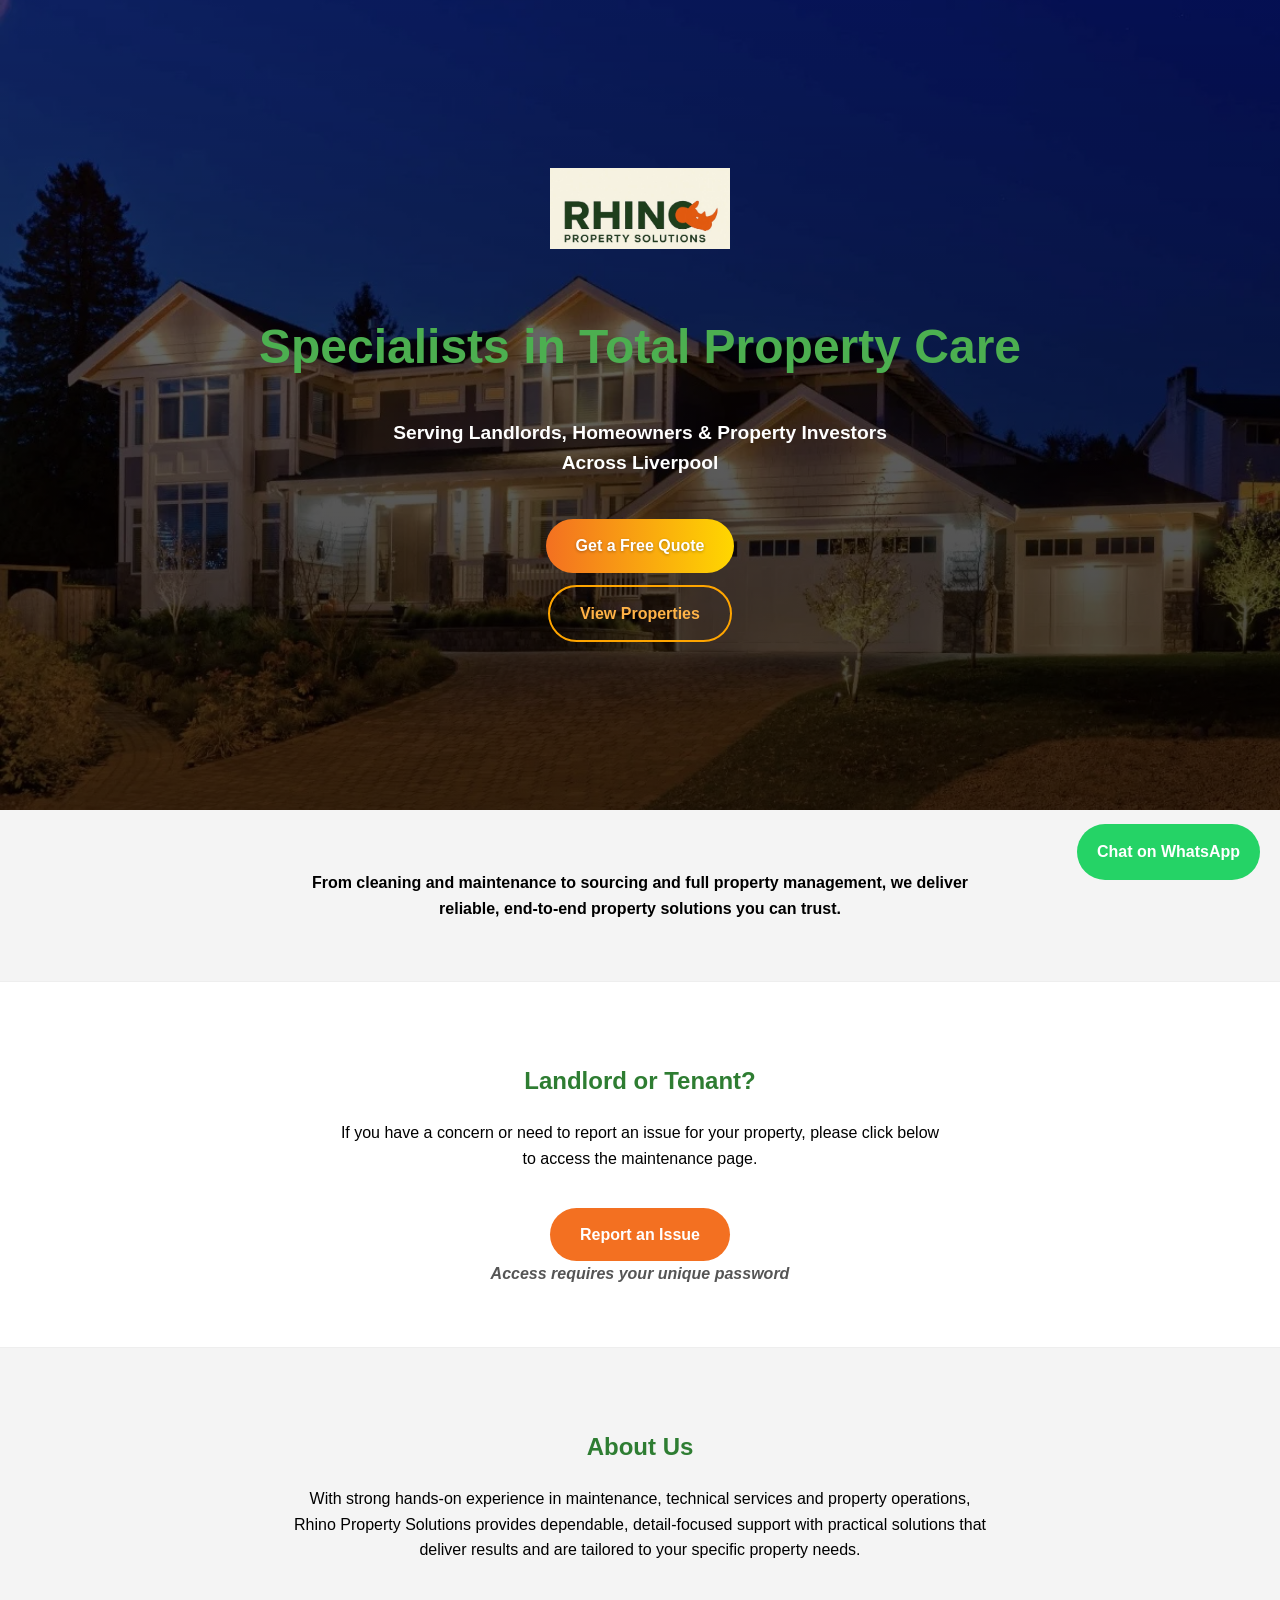
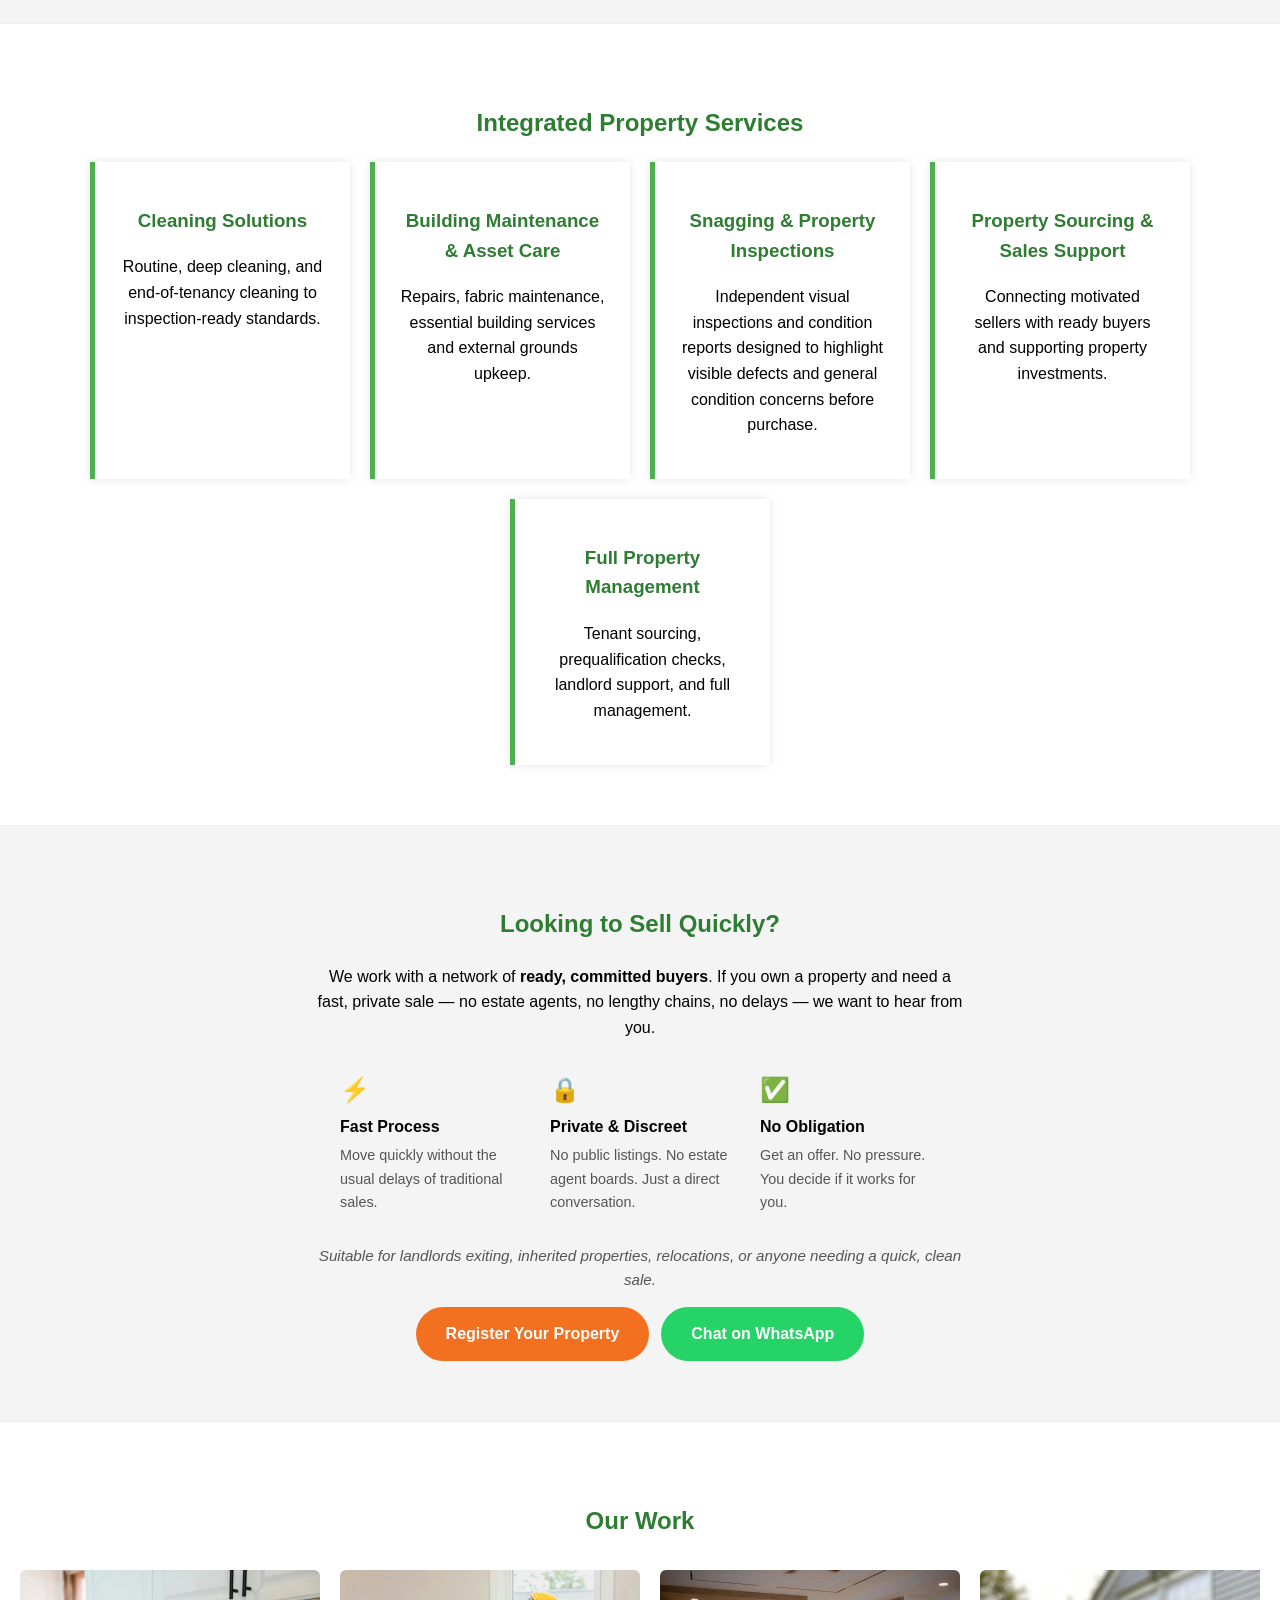
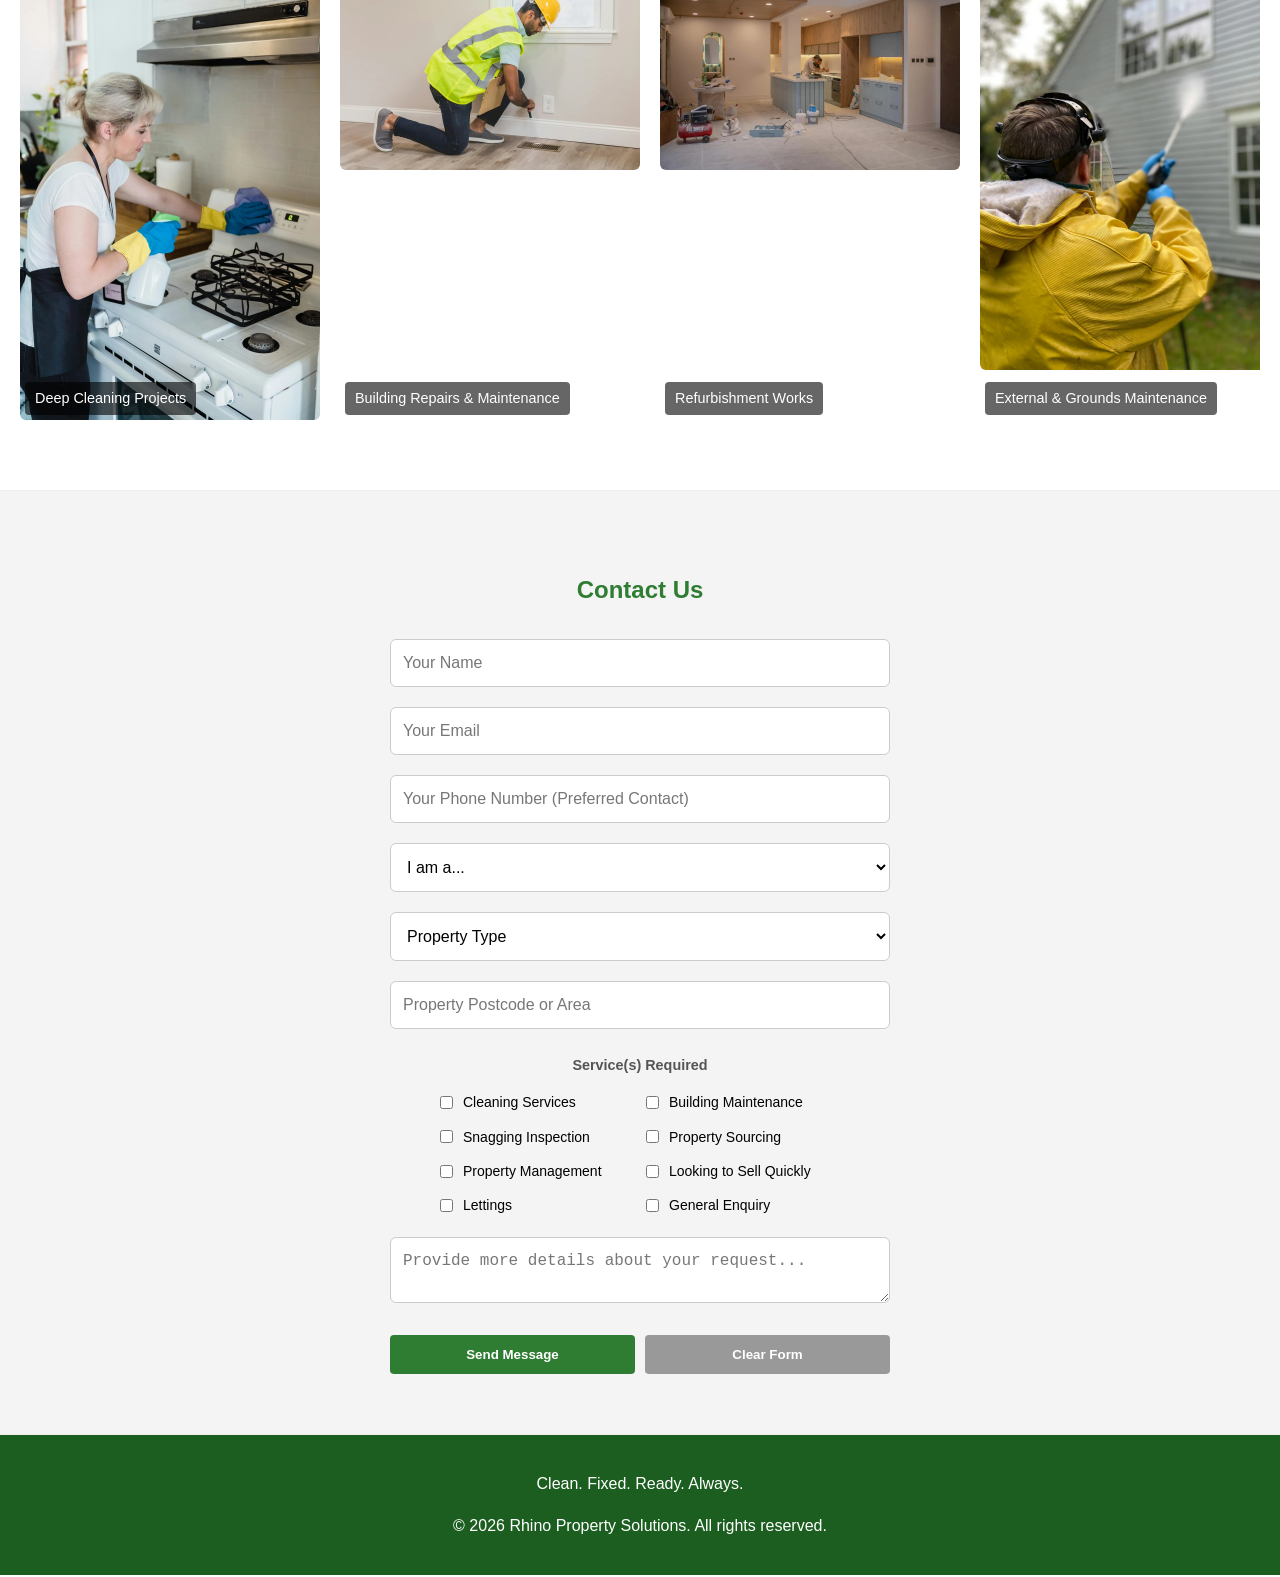
==== commit 428b44b0: "Update stylesheet version in index.html" ====
--- a/index.html
+++ b/index.html
@@ -408,4 +408,4 @@
 </script>
 
 </body>
-</html>+</html>
--- a/style.css
+++ b/style.css
@@ -1,702 +1,933 @@
-@import url('https://fonts.googleapis.com/css2?family=Archivo:wdth,wght@62..125,400..900&family=Karla:wght@300..700&display=swap');
-
-/* ============================================================
-   RHINO PROPERTY SOLUTIONS — v3.0.0
-
-   Drop-in replacement for style.css. No HTML changes required:
-   every selector below targets the markup you already have on
-   index.html, /properties/, /maintenance/ and the thank-you page.
-
-   ONE DIAL you may want to touch:
-       --radius   0 = square corners (current)
-                  set 4px for a slight softening, 999px for pills
-
-   TO TRY THE COOLER PALETTE without touching any HTML, copy the
-   six values from the SLATE block into :root, replacing the
-   Signal ones. (Or add data-palette="slate" to your <html> tag.)
-   ============================================================ */
-
-:root{
-  /* ---- SIGNAL (active) ---- */
-  --ink:#17191C;              /* dark bands: hero, footer, gate */
-  --ink-2:#212429;
-  --paper:#F7F5F3;            /* page */
-  --paper-2:#EDEAE6;          /* .grey sections */
-  --text:#17191C;
-  --text-soft:#5B5F66;
-  --on-ink:#F2F0EE;
-  --on-ink-soft:rgba(242,240,238,.66);
-  --accent:#F37021;           /* your orange — the only brand colour */
-  --accent-deep:#D95F0E;
-  --accent-tint:rgba(243,112,33,.10);
-  --line:rgba(23,25,28,.14);
-  --line-ink:rgba(242,240,238,.16);
-  --hero-a:#2A2118;
-  --sheen:rgba(243,112,33,.13);
-
-  /* status colours — green now means "available", not "brand" */
-  --ok:#2E7D32;
-  --ok-tint:#EAF2EA;
-  --ok-line:#C6DEC7;
-  --stop:#C62828;
-  --stop-tint:#FBEDED;
-  --stop-line:#F0CDCD;
-  --wa:#1FA855;
-  --wa-deep:#188644;
-
-  --radius:0px;
-  --wrap:min(1120px,92vw);    /* the page's content rail */
-  --measure:70ch;             /* comfortable reading width */
-  --gutter:clamp(1rem,5vw,2rem);
-}
-
-:root[data-palette="slate"]{
-  /* ---- SLATE (cooler, orange used more sparingly) ---- */
-  --ink:#141A22;
-  --ink-2:#1D2531;
-  --paper:#F4F6F8;
-  --paper-2:#E7EBEF;
-  --text:#141A22;
-  --text-soft:#57616E;
-  --on-ink:#EDF1F5;
-  --on-ink-soft:rgba(237,241,245,.66);
-  --line:rgba(20,26,34,.14);
-  --line-ink:rgba(237,241,245,.16);
-  --hero-a:#1B2836;
-  --sheen:rgba(120,160,200,.12);
-}
-
-/* ============================================================
-   BASE
-   ============================================================ */
-
-*{box-sizing:border-box}
-
-html{
-  scroll-behavior:smooth;
-  scroll-padding-top:2rem;
-  -webkit-text-size-adjust:100%;
-}
-html,body{max-width:100%;overflow-x:hidden}
-
-body{
-  margin:0;
-  background:var(--paper);
-  color:var(--text);
-  font-family:'Karla',system-ui,-apple-system,sans-serif;
-  font-size:17px;
-  line-height:1.62;
-  -webkit-font-smoothing:antialiased;
-}
-
-h1,h2,h3{
-  font-family:'Archivo','Helvetica Neue',Arial,sans-serif;
-  font-variation-settings:'wdth' 96,'wght' 700;
-  line-height:1.08;
-  letter-spacing:-.022em;
-  margin:0 0 .7rem;
-  text-wrap:balance;
-  color:var(--text);
-}
-h2{font-size:clamp(1.7rem,3.2vw,2.5rem)}
-h3{font-size:1.08rem;margin-bottom:.45rem}
-p{margin:0 0 1.05em}
-a{color:inherit}
-img{max-width:100%;height:auto}
-button,a{-webkit-tap-highlight-color:transparent}
-strong{font-weight:700}
-
-::selection{background:var(--accent);color:#fff}
-
-a:focus-visible,button:focus-visible,input:focus-visible,
-select:focus-visible,textarea:focus-visible{
-  outline:3px solid var(--accent);
-  outline-offset:2px;
-}
-
-/* ============================================================
-   SECTIONS
-   Your pages put content straight inside .section with no
-   container, so every direct child is pulled onto one shared
-   rail that lines up with the hero above it.
-   ============================================================ */
-
-.section{
-  padding:clamp(2.6rem,5.5vw,4.4rem) var(--gutter);
-  text-align:left;
-  scroll-margin-top:1.5rem;
-  --rail:max(0px,(100% - var(--wrap)) / 2);
-}
-.section > *{
-  max-width:var(--measure);
-  margin-left:var(--rail);
-  margin-right:auto;
-}
-.section > h2{max-width:20ch;margin-bottom:1.2rem}
-.section > .services,
-.section > .gallery-container{max-width:var(--wrap)}
-.section > .property-card{max-width:840px}
-.section > form{max-width:820px}
-.section > .btn{display:flex;width:max-content;max-width:100%}
-
-.grey{background:var(--paper-2)}
-.section + .section:not(.grey),
-.grey + .section:not(.grey){border-top:1px solid var(--line)}
-
-/* the opening line on each page carries a little more weight */
-.intro,.about{max-width:var(--measure);font-size:1.08rem}
-.intro strong{
-  font-family:'Archivo',sans-serif;
-  font-variation-settings:'wdth' 96,'wght' 600;
-  font-size:clamp(1.15rem,2.1vw,1.5rem);
-  line-height:1.34;letter-spacing:-.014em;
-  display:block;max-width:34ch;
-}
-.about{color:var(--text-soft)}
-
-/* "Landlord or Tenant?" — a call-out panel rather than loose text */
-.section-centered{
-  max-width:620px;text-align:left;
-  border-left:3px solid var(--accent);
-  background:var(--paper);
-  padding:clamp(1.4rem,3.5vw,2rem);
-}
-.grey .section-centered{background:var(--paper)}
-.section-centered h2{font-size:clamp(1.4rem,2.6vw,1.9rem);max-width:none}
-.section-centered p{max-width:46ch}
-.section-centered .btn{margin-top:.4rem}
-
-/* the password advisory under it, and the tenant guidance heading */
-.advisory-text{color:var(--text-soft);font-style:normal;max-width:60ch}
-.advisory-title{
-  font-family:'Archivo',sans-serif;
-  font-variation-settings:'wght' 650;
-  font-size:.7rem;letter-spacing:.19em;text-transform:uppercase;
-  color:var(--accent);font-style:normal;
-  margin-top:1.4rem;margin-bottom:.4rem;
-}
-.advisory-title strong{
-  font:inherit;display:inline;max-width:none;
-  letter-spacing:inherit;text-transform:inherit;line-height:inherit;
-}
-.section-centered .advisory-title{margin-bottom:0}
-
-/* ============================================================
-   BUTTONS
-   ============================================================ */
-
-.btn{
-  display:inline-flex;align-items:center;justify-content:center;gap:.5rem;
-  font-family:'Archivo',sans-serif;font-variation-settings:'wdth' 100,'wght' 650;
-  font-size:.92rem;letter-spacing:.01em;text-decoration:none;text-align:center;
-  padding:.92rem 1.7rem;border:1px solid var(--accent);border-radius:var(--radius);
-  background:var(--accent);color:#fff;cursor:pointer;margin-top:0;
-  transition:transform .18s ease,box-shadow .18s ease,background .18s ease,color .18s ease,border-color .18s ease;
-}
-.btn strong{font-weight:inherit}
-.btn:hover{
-  background:var(--accent-deep);border-color:var(--accent-deep);
-  transform:translateY(-2px);box-shadow:0 10px 24px rgba(243,112,33,.28);
-}
-.btn:active{transform:translateY(0)}
-
-.btn-secondary{background:transparent;color:var(--text);border-color:var(--line)}
-.btn-secondary:hover{background:var(--text);color:var(--paper);border-color:var(--text);box-shadow:none}
-
-.btn-whatsapp{background:var(--wa);border-color:var(--wa);color:#fff}
-.btn-whatsapp:hover{background:var(--wa-deep);border-color:var(--wa-deep);box-shadow:0 10px 24px rgba(31,168,85,.28)}
-
-.btn-outline{background:transparent;border-color:var(--accent);color:var(--accent)}
-.btn-outline:hover{background:var(--accent);color:#fff}
-
-/* on the dark hero an outline button reads better in the light colour */
-.btn-outline-orange{background:transparent;border-color:var(--line-ink);color:var(--on-ink)}
-.btn-outline-orange:hover{background:var(--on-ink);color:var(--ink);border-color:var(--on-ink);transform:translateY(-2px)}
-
-/* ============================================================
-   HERO
-   ============================================================ */
-
-.hero{
-  position:relative;overflow:hidden;
-  display:flex;align-items:center;
-  min-height:clamp(460px,74vh,680px);
-  padding:clamp(3rem,7vw,5rem) var(--gutter);
-  background:var(--ink);color:var(--on-ink);
-  text-align:left;
-}
-.hero-slides{position:absolute;inset:0;z-index:0}
-.hero-slide{
-  position:absolute;inset:0;
-  background:no-repeat center 40% / cover;
-  opacity:0;transition:opacity 1.5s ease-in-out;
-}
-/* a directional scrim keeps the headline legible whatever photo is showing */
-.hero-slide::after{
-  content:'';position:absolute;inset:0;
-  background:linear-gradient(100deg,
-    rgba(23,25,28,.94) 0%,
-    rgba(23,25,28,.82) 42%,
-    rgba(23,25,28,.55) 100%);
-}
-.hero-slide.active{opacity:1}
-
-.hero-content{
-  position:relative;z-index:1;
-  width:var(--wrap);margin-inline:auto;
-}
-.hero::after{
-  content:"";position:absolute;inset:0;z-index:1;pointer-events:none;
-  background:linear-gradient(112deg,transparent 38%,var(--sheen) 47%,transparent 58%);
-}
-
-.hero h1{
-  color:var(--on-ink);
-  font-size:clamp(2.2rem,5.6vw,4rem);
-  font-variation-settings:'wdth' 92,'wght' 780;
-  letter-spacing:-.032em;
-  max-width:16ch;margin:0 0 1.1rem;
-}
-.hero p{
-  color:var(--on-ink-soft);
-  font-size:clamp(1rem,1.5vw,1.18rem);
-  font-weight:400;max-width:38ch;margin:0;
-}
-.hero a{color:var(--accent);text-decoration:none}
-.hero a:hover{text-decoration:underline;text-underline-offset:3px}
-.hero .logo{margin-bottom:1.6rem}
-.logo{width:clamp(130px,16vw,168px);height:auto;display:block}
-
-.hero-cta-group{
-  display:flex;flex-direction:row;flex-wrap:wrap;align-items:center;
-  gap:.8rem;margin-top:2rem;
-}
-/* the old sheet ran a shimmering gradient across the hero button;
-   one flat colour reads more confident */
-.hero-content .btn:not(.btn-outline-orange){
-  background:var(--accent);color:#fff;text-shadow:none;animation:none;
-}
-.hero-content .btn:not(.btn-outline-orange):hover{background:var(--accent-deep)}
-
-/* inner pages: same band, no photographs behind it */
-.hero.small{
-  min-height:0;
-  padding:clamp(2.6rem,6vw,4rem) var(--gutter);
-  background:
-    linear-gradient(100deg,rgba(23,25,28,.95) 0%,rgba(23,25,28,.78) 100%),
-    url('/hero.webp') no-repeat center 40% / cover;
-  border-bottom:1px solid var(--line-ink);
-}
-.hero.small h1{font-size:clamp(1.9rem,4.4vw,3rem);max-width:18ch}
-.hero.small p{max-width:44ch;font-size:1.02rem}
+* {
+  box-sizing: border-box;
+}
+
+html, body {
+  max-width: 100%;
+  overflow-x: hidden;
+}
+
+body {
+  margin: 0;
+  font-family: Arial, sans-serif;
+  line-height: 1.6;
+}
+
+img {
+  max-width: 100%;
+  height: auto;
+}
+
+a, button, .btn, .card, .album {
+  transition: all 0.2s ease;
+}
+
+button, a {
+  -webkit-tap-highlight-color: transparent;
+}
+
+html {
+  scroll-behavior: smooth;
+  -webkit-text-size-adjust: 100%;
+}
+
+/* ========================= */
+/*          HERO             */
+/* ========================= */
+
+.hero {
+  position: relative;
+  height: 90vh;
+  color: white;
+  text-align: center;
+  display: flex;
+  justify-content: center;
+  align-items: center;
+  overflow: hidden;
+}
+
+.hero-slides {
+  position: absolute;
+  inset: 0;
+  z-index: 0;
+}
+
+.hero-slide {
+  position: absolute;
+  inset: 0;
+  background: no-repeat center 40% / cover;
+  opacity: 0;
+  transition: opacity 1.5s ease-in-out;
+}
+
+.hero-slide::after {
+  content: '';
+  position: absolute;
+  inset: 0;
+  background: linear-gradient(to bottom, rgba(0,0,0,0.5) 0%, rgba(0,0,0,0.75) 100%);
+}
+
+.hero-slide.active {
+  opacity: 1;
+}
+
+.hero-content {
+  position: relative;
+  z-index: 1;
+}
+
+.hero a {
+  color: #FFB347;
+  text-decoration: none;
+}
+
+.hero h1 {
+  font-size: clamp(1.8rem, 5vw, 3rem);
+  color: #4CAF50;
+}
+
+.hero p {
+  font-size: 1.2em;
+  max-width: 500px;
+  margin: 0 auto;
+  font-weight: 600;
+}
+
+.hero.small {
+  height: 50vh;
+  background: linear-gradient(to bottom, rgba(0,0,0,0.5) 0%, rgba(0,0,0,0.75) 100%),
+              url('/hero.webp') no-repeat center 40% / cover;
+}
+
 .hero.small .hero-content,
-.hero.small > div:not(.hero-slides){position:relative;z-index:1}
-
-/* ============================================================
-   SERVICE CARDS
-   Borders sit on the cards themselves, so a row that does not
-   fill leaves no hole in the grid.
-   ============================================================ */
-
-.services{
-  display:grid;grid-template-columns:repeat(auto-fit,minmax(320px,1fr));
-  gap:0;margin-top:2rem;
-  border-top:1px solid var(--line);
-  justify-content:initial;
-}
-.card{
-  background:transparent;width:auto;
-  border:0;border-bottom:1px solid var(--line);border-right:1px solid var(--line);
-  box-shadow:none;padding:1.8rem 1.7rem 2rem;
-  transition:background .25s;
-}
-.card:hover{background:var(--paper-2);transform:none}
-.grey .card:hover{background:var(--paper)}
-.card::before{
-  content:"";display:block;width:26px;height:3px;
-  background:var(--accent);margin-bottom:1.15rem;
-}
-.card h3{
-  color:var(--text);
-  font-variation-settings:'wdth' 96,'wght' 680;
-}
-.card p{font-size:.93rem;color:var(--text-soft);margin:0}
-
-/* ============================================================
-   SELL QUICKLY
-   ============================================================ */
-
-.sell-inner{max-width:var(--wrap)}
-.sell-inner > h2{max-width:18ch}
-.sell-inner > .about{max-width:56ch;color:var(--text)}
-.sell-inner > .about strong{color:var(--text)}
-
-.sell-features{
-  display:grid;grid-template-columns:repeat(auto-fit,minmax(210px,1fr));
-  gap:0;margin:2.2rem 0 1.6rem;
-  border-top:1px solid var(--line);
-}
-.sell-feature{
-  text-align:left;max-width:none;
-  padding:1.4rem 1.6rem 1.5rem 0;
-  border-bottom:1px solid var(--line);
-}
-.sell-icon{display:none}          /* the emoji are replaced by type */
-.sell-feature-title{
-  font-family:'Archivo',sans-serif;font-variation-settings:'wght' 650;
-  font-size:.7rem;letter-spacing:.18em;text-transform:uppercase;
-  color:var(--accent);margin:0 0 .5rem;
-}
-.sell-feature-desc{font-size:.93rem;color:var(--text-soft);margin:0}
-.sell-note{font-style:normal;color:var(--text-soft);font-size:.94rem;max-width:60ch}
-.sell-buttons{
-  display:flex;flex-wrap:wrap;gap:.8rem;
-  justify-content:flex-start;margin-top:1.6rem;
-}
-
-/* ============================================================
-   OUR WORK — album marquee
-   ============================================================ */
-
-.gallery-container{
-  overflow-x:auto;width:100%;max-width:100%;
-  padding:.4rem 0 1.2rem;cursor:grab;scrollbar-width:none;
-}
-.gallery-container::-webkit-scrollbar{display:none}
-.gallery-container:active{cursor:grabbing}
-
-.gallery-marquee{display:flex;gap:1.1rem;min-width:100%;margin-top:2rem}
-
-.album{position:relative;width:min(330px,74vw);flex-shrink:0;cursor:pointer}
-.album > img{
-  width:100%;aspect-ratio:4/3;object-fit:cover;display:block;
-  border:1px solid var(--line);border-radius:var(--radius);
-  transition:opacity .2s ease;
-}
-.album:hover > img{opacity:.93}
-.album-label{
-  position:absolute;left:0;right:0;bottom:0;
-  padding:2.2rem .95rem .85rem;
-  background:linear-gradient(to top,rgba(23,25,28,.9) 15%,transparent 100%);
-  color:#fff;border-radius:0;pointer-events:none;
-  font-family:'Archivo',sans-serif;font-variation-settings:'wght' 650;
-  font-size:.9rem;letter-spacing:.005em;
-}
-.album-content{display:none;flex-wrap:wrap;gap:.45rem;margin-top:.45rem}
-.album-content img{
-  width:calc(33.333% - .3rem);height:92px;object-fit:cover;
-  border:1px solid var(--line);border-radius:var(--radius);cursor:pointer;
-}
-.album-content img:hover{opacity:.85}
-.album.expanded .album-content{display:flex}
-.album.expanded{z-index:10}
-
-/* ============================================================
-   FORMS
-   The visible fields flow into two columns on wider screens;
-   the hidden inputs are display:none so they take no grid cell.
-   ============================================================ */
-
-form{
-  max-width:820px;
-  display:grid;grid-template-columns:repeat(auto-fit,minmax(300px,1fr));
-  gap:.9rem 1.1rem;align-items:start;
-}
-form > p,
-form > textarea,
-form > .services-grid,
-form > .form-buttons{grid-column:1 / -1}
-
-input,select,textarea{
-  width:100%;padding:.85rem .95rem;margin:0;
-  border:1px solid var(--line);border-radius:var(--radius);
-  font:inherit;font-size:1rem;color:var(--text);background:#fff;
-  transition:border-color .18s,box-shadow .18s;
-}
-input::placeholder,textarea::placeholder{color:var(--text-soft);opacity:.8}
-input:focus,select:focus,textarea:focus{
-  outline:none;border-color:var(--accent);box-shadow:0 0 0 3px var(--accent-tint);
-}
-textarea{min-height:150px;resize:vertical}
-input[type="checkbox"]{width:auto;margin:0;accent-color:var(--accent)}
-
-/* "Service(s) Required" label above the checkbox grid */
-form > p{
-  margin:1rem 0 0;font-size:.7rem !important;color:var(--accent) !important;
-  font-family:'Archivo',sans-serif;font-variation-settings:'wght' 650;
-  letter-spacing:.19em;text-transform:uppercase;
-}
-form > p strong{font-weight:inherit}
-
-.services-grid{
-  display:grid;grid-template-columns:repeat(auto-fit,minmax(210px,1fr));
-  gap:.5rem;max-width:none;margin:.2rem 0 .4rem;
-}
-.services-grid label{
-  display:flex;align-items:center;gap:.65rem;
-  font-weight:400;font-size:.9rem;line-height:1.35;
-  border:1px solid var(--line);border-radius:var(--radius);
-  padding:.75rem .9rem;cursor:pointer;
-  transition:border-color .18s,background .18s;
-}
-.services-grid label:hover{border-color:var(--accent)}
-.services-grid label:has(input:checked){border-color:var(--accent);background:var(--accent-tint)}
-.services-grid input[type="checkbox"]{width:16px;height:16px;flex:0 0 auto}
-
-.form-buttons{
-  display:flex;flex-wrap:wrap;gap:.8rem;margin-top:.6rem;align-items:center;
-}
-form button{
-  font-family:'Archivo',sans-serif;font-variation-settings:'wght' 650;
-  font-size:.92rem;width:auto;cursor:pointer;
-  padding:.92rem 1.7rem;border:1px solid var(--accent);border-radius:var(--radius);
-  background:var(--accent);color:#fff;
-  transition:transform .18s,box-shadow .18s,background .18s,color .18s,border-color .18s;
-}
-form button:hover{
-  background:var(--accent-deep);border-color:var(--accent-deep);
-  transform:translateY(-2px);box-shadow:0 10px 24px rgba(243,112,33,.28);
-}
-form button[type="reset"]{background:transparent;color:var(--text-soft);border-color:var(--line)}
-form button[type="reset"]:hover{background:var(--text);color:var(--paper);border-color:var(--text);box-shadow:none}
-
-/* ============================================================
-   PASSWORD GATE
-   ============================================================ */
-
-#gate-screen{
-  position:fixed;inset:0;z-index:9999;
-  display:flex;flex-direction:column;justify-content:center;align-items:center;
-  gap:1.1rem;padding:var(--gutter);text-align:center;
-  background:radial-gradient(120% 90% at 22% 12%, var(--hero-a) 0%, transparent 60%),var(--ink);
-  color:var(--on-ink);
-}
-#gate-screen p{max-width:32ch;margin:0}
-#gate-screen p strong{
-  font-family:'Archivo',sans-serif;font-variation-settings:'wdth' 96,'wght' 720;
-  font-size:clamp(1.25rem,4vw,1.6rem);letter-spacing:-.018em;line-height:1.15;
-  display:block;
-}
-#passwordInput{
-  max-width:290px;width:100%;text-align:center;
-  font-family:'Archivo',sans-serif;font-size:1.2rem;letter-spacing:.34em;
-  text-indent:.34em;
-  background:transparent;color:var(--on-ink);border-color:var(--line-ink);
-}
-#passwordInput::placeholder{
-  color:var(--on-ink-soft);letter-spacing:.03em;text-indent:0;font-size:.85rem;
-}
-.gate-btn{
-  font-family:'Archivo',sans-serif;font-variation-settings:'wght' 650;
-  padding:.9rem 2.1rem;font-size:1rem;
-  background:var(--accent);color:#fff;border:1px solid var(--accent);
-  border-radius:var(--radius);cursor:pointer;
-  transition:background .18s,transform .18s;
-}
-.gate-btn:hover{background:var(--accent-deep);border-color:var(--accent-deep);transform:translateY(-2px)}
-.gate-error{color:#FF8A80;display:none;font-size:.92rem;margin:0}
-
-/* ============================================================
-   PROPERTY LISTING
-   ============================================================ */
-
-.property-card{
-  max-width:840px;background:var(--paper);
-  border:1px solid var(--line);border-radius:var(--radius);
-  box-shadow:none;overflow:hidden;text-align:left;
-}
-.grey .property-card{background:var(--paper)}
-.property-cover{position:relative;cursor:pointer}
-.property-cover > img{
-  width:100%;height:clamp(220px,34vw,360px);object-fit:cover;display:block;
-  transition:opacity .2s ease;
-}
-.property-cover:hover > img{opacity:.93}
-.property-cover-hint{
-  position:absolute;right:.8rem;bottom:.8rem;
-  background:rgba(23,25,28,.84);color:#fff;
-  font-family:'Archivo',sans-serif;font-variation-settings:'wght' 600;
-  font-size:.68rem;letter-spacing:.14em;text-transform:uppercase;
-  padding:.45rem .85rem;border-radius:var(--radius);pointer-events:none;
-}
-.property-cover-hint.hidden{display:none}
-
-.property-photo-grid{display:none;flex-wrap:wrap;gap:2px;margin-top:2px}
-.property-photo-grid.expanded{display:flex}
-.property-photo-grid img{
-  width:calc(25% - 1.5px);height:120px;object-fit:cover;display:block;
-  cursor:pointer;transition:opacity .2s ease;
-}
-.property-photo-grid img:hover{opacity:.85}
-
-.property-details{padding:clamp(1.4rem,4vw,2.1rem)}
-.property-address{
-  font-family:'Archivo',sans-serif;font-variation-settings:'wdth' 96,'wght' 700;
-  font-size:1.45rem;letter-spacing:-.02em;color:var(--text);margin:0 0 .15rem;
-}
-.property-price{
-  font-family:'Archivo',sans-serif;font-variation-settings:'wdth' 96,'wght' 750;
-  font-size:2.1rem;letter-spacing:-.025em;color:var(--text);
-  font-variant-numeric:tabular-nums;margin:0 0 1.1rem;
-}
-.property-price span{
-  font-size:.46em;color:var(--text-soft);
-  font-variation-settings:'wght' 500;letter-spacing:0;
-}
-.property-availability{
-  display:inline-block;background:var(--ok-tint);color:var(--ok);
-  border:1px solid var(--ok-line);border-radius:var(--radius);
-  font-family:'Archivo',sans-serif;font-variation-settings:'wght' 650;
-  font-size:.72rem;letter-spacing:.13em;text-transform:uppercase;
-  padding:.45rem .85rem;margin-bottom:1.3rem;
-}
-.property-tags{display:flex;flex-wrap:wrap;gap:.45rem;margin-bottom:1.5rem}
-.tag{
-  background:transparent;color:var(--text-soft);
-  border:1px solid var(--line);border-radius:var(--radius);
-  font-family:'Archivo',sans-serif;font-variation-settings:'wght' 600;
-  font-size:.78rem;letter-spacing:.03em;padding:.42rem .8rem;
-}
-.tag.red{background:var(--stop-tint);color:var(--stop);border-color:var(--stop-line)}
-.property-description{
-  color:var(--text-soft);font-size:.96rem;line-height:1.72;
-  margin-bottom:1.5rem;border-top:1px solid var(--line);padding-top:1.4rem;
-}
-.platform-buttons{
-  display:flex;flex-wrap:wrap;gap:.7rem;
-  border-top:1px solid var(--line);padding-top:1.5rem;
-}
-.btn-openrent{background:#E8425A;border-color:#E8425A}
-.btn-openrent:hover{background:#C73249;border-color:#C73249;box-shadow:0 10px 24px rgba(232,66,90,.28)}
-.btn-otm{background:#004B87;border-color:#004B87}
-.btn-otm:hover{background:#003A6A;border-color:#003A6A;box-shadow:0 10px 24px rgba(0,75,135,.28)}
-.no-listings{color:var(--text-soft);max-width:56ch}
-
-/* ============================================================
-   LIGHTBOX
-   ============================================================ */
-
-.lightbox{
-  display:none;position:fixed;inset:0;z-index:9999;
-  background:rgba(10,12,15,.95);
-  justify-content:center;align-items:center;flex-direction:column;
-  padding:clamp(1rem,4vw,3rem);
-}
-.lightbox.active{display:flex}
-.lightbox img{
-  max-width:90vw;max-height:76vh;object-fit:contain;
-  border-radius:var(--radius);box-shadow:0 24px 60px rgba(0,0,0,.55);
-}
-.lightbox-inner{position:relative;display:flex;align-items:center;justify-content:center}
-.lightbox-arrow{
-  position:absolute;top:50%;transform:translateY(-50%);
-  width:50px;height:50px;border:none;border-radius:var(--radius);
-  background:rgba(242,240,238,.1);color:#fff;font-size:1.9rem;line-height:1;
-  display:flex;align-items:center;justify-content:center;
-  cursor:pointer;transition:background .2s;z-index:10;
-}
-.lightbox-arrow:hover{background:var(--accent)}
-#lightboxPrev{left:clamp(.5rem,2.5vw,1.6rem)}
-#lightboxNext{right:clamp(.5rem,2.5vw,1.6rem)}
-.lightbox-counter{
-  color:var(--on-ink-soft);font-size:.85rem;margin-top:1rem;
-  font-family:'Archivo',sans-serif;letter-spacing:.12em;
-  font-variant-numeric:tabular-nums;
-}
-.lightbox-close{
-  position:absolute;top:clamp(.8rem,3vw,1.5rem);right:clamp(.8rem,3vw,1.5rem);
-  width:50px;height:50px;border:none;border-radius:var(--radius);
-  background:rgba(242,240,238,.1);color:#fff;font-size:2rem;line-height:1;
-  display:flex;align-items:center;justify-content:center;cursor:pointer;
-  transition:background .2s;
-}
-.lightbox-close:hover{background:var(--accent)}
-
-/* ============================================================
-   FLOATING CONTROLS
-   ============================================================ */
-
-#topBtn{
-  display:none;position:fixed;
-  right:clamp(.9rem,3vw,1.6rem);bottom:calc(clamp(.9rem,3vw,1.6rem) + 3.9rem);
-  z-index:55;width:44px;height:44px;font-size:1.1rem;
-  background:var(--ink);color:var(--on-ink);
-  border:1px solid var(--line-ink);border-radius:var(--radius);
-  cursor:pointer;box-shadow:0 10px 26px rgba(0,0,0,.26);
-  transition:background .2s,transform .2s;
-}
-#topBtn.show{display:flex;align-items:center;justify-content:center}
-#topBtn:hover{background:var(--ink-2);transform:translateY(-2px)}
-
-.whatsapp,.call-float{
-  position:fixed;right:clamp(.9rem,3vw,1.6rem);bottom:clamp(.9rem,3vw,1.6rem);
-  z-index:56;padding:.8rem 1.2rem;border-radius:var(--radius);
-  font-family:'Archivo',sans-serif;font-variation-settings:'wght' 650;
-  font-size:.86rem;text-decoration:none;color:#fff;
-  box-shadow:0 10px 26px rgba(0,0,0,.26);
-  transition:transform .2s,background .2s;
-}
-.whatsapp{background:var(--wa);border-color:var(--wa)}
-.whatsapp:hover{background:var(--wa-deep);border-color:var(--wa-deep);transform:translateY(-2px)}
-.call-float{background:var(--accent);max-width:calc(100vw - 2rem)}
-.call-float:hover{background:var(--accent-deep);transform:translateY(-2px)}
-
-/* ============================================================
-   THANK-YOU PAGE
-   ============================================================ */
-
-#confirmProperty{
-  font-family:'Archivo',sans-serif;font-variation-settings:'wdth' 94,'wght' 750;
-  font-size:clamp(1.4rem,3.6vw,2.1rem);letter-spacing:-.022em;line-height:1.14;
-  color:var(--text);margin:.2rem auto 1.3rem var(--rail);max-width:20ch;
-}
-.cta-stack,.choice-buttons{
-  display:flex;flex-wrap:wrap;gap:.8rem;justify-content:flex-start;margin-top:1rem;
-}
-.hidden{display:none}
-
-/* ============================================================
-   FOOTER
-   ============================================================ */
-
-footer{
-  background:var(--ink);color:var(--on-ink-soft);
-  border-top:1px solid var(--line-ink);
-  text-align:left;padding:clamp(2rem,4.5vw,2.8rem) var(--gutter);
-  font-size:.88rem;
-}
-footer p{width:var(--wrap);margin:0 auto .35rem}
-footer p:first-of-type{
-  font-family:'Archivo',sans-serif;font-variation-settings:'wdth' 92,'wght' 700;
-  font-size:1.15rem;letter-spacing:.015em;color:var(--on-ink);margin-bottom:.55rem;
-}
-footer a{color:var(--on-ink-soft);text-decoration:none}
-footer a:hover{color:var(--accent)}
-
-/* ============================================================
-   RESPONSIVE
-   ============================================================ */
-
-@media (max-width:900px){
-  .sell-feature{padding:1.3rem 0 1.4rem}
-  .property-photo-grid img{width:calc(33.333% - 1.5px);height:104px}
-}
-
-@media (max-width:640px){
-  body{font-size:16px}
-  .hero{min-height:clamp(400px,68vh,540px)}
-  .hero-cta-group{flex-direction:column;align-items:stretch}
-  .hero-cta-group .btn{width:100%}
-  .sell-buttons .btn,.platform-buttons .btn,.form-buttons button{flex:1 1 100%}
-  .card{padding:1.5rem 0 1.6rem;border-right:0}
-  .album-content img{width:calc(50% - .25rem)}
-  .property-photo-grid img{width:calc(50% - 1px);height:96px}
-  .lightbox-arrow{top:auto;bottom:clamp(.8rem,4vw,1.4rem);transform:none}
-  .whatsapp,.call-float{padding:.72rem 1rem;font-size:.8rem}
-  #topBtn{bottom:calc(clamp(.9rem,3vw,1.6rem) + 3.6rem)}
-}
-
-@media (prefers-reduced-motion:reduce){
-  *{animation:none !important;transition:none !important}
-  html{scroll-behavior:auto}
-}
+.hero.small > div:not(.hero-slides) {
+  position: relative;
+  z-index: 1;
+}
+
+.hero-content .btn:not(.btn-outline-orange) {
+  background: linear-gradient(90deg, #f37021, #ffd700, #f37021);
+  background-size: 200% auto;
+  animation: shimmer 2.5s linear infinite;
+  text-shadow: 0 1px 3px rgba(0,0,0,0.3);
+  color: white;
+}
+
+@keyframes shimmer {
+  to {
+    background-position: 200% center;
+  }
+}
+
+.hero-cta-group {
+  display: flex;
+  flex-direction: column;
+  align-items: center;
+  gap: 12px;
+  margin-top: 20px;
+}
+
+.logo {
+  width: 180px;
+  margin-bottom: 20px;
+}
+
+/* ========================= */
+/*         BUTTONS           */
+/* ========================= */
+
+.btn {
+  display: inline-block;
+  padding: 14px 30px;
+  background: #f37021;
+  color: white;
+  text-decoration: none;
+  margin-top: 20px;
+  font-weight: bold;
+  border-radius: 30px;
+}
+
+.btn:hover {
+  background: #d95f0e;
+  transform: translateY(-2px);
+}
+
+.btn:active {
+  transform: scale(0.98);
+}
+
+.btn-secondary {
+  background: #999;
+}
+
+.btn-secondary:hover {
+  background: #777;
+}
+
+.btn-whatsapp {
+  background: #25D366;
+  color: white;
+  text-decoration: none;
+}
+
+.btn-whatsapp:hover {
+  background: #1ebe5d;
+}
+
+.btn-outline-orange {
+  background: transparent;
+  border: 2px solid orange;
+  color: orange;
+  margin-top: 0;
+}
+
+.btn-outline-orange:hover {
+  background: rgba(255, 165, 0, 0.1);
+  transform: translateY(-2px);
+}
+
+.btn-outline {
+  background: transparent;
+  border: 2px solid orange;
+  color: #222;
+  margin-top: 10px;
+}
+
+.btn-outline:hover {
+  background: rgba(255, 165, 0, 0.1);
+  transform: translateY(-2px);
+}
+
+/* ========================= */
+/*     GATE / PASSWORD       */
+/* ========================= */
+
+#gate-screen {
+  position: fixed;
+  inset: 0;
+  display: flex;
+  flex-direction: column;
+  justify-content: center;
+  align-items: center;
+  gap: 14px;
+  padding: 20px;
+  background: #fff;
+  z-index: 9999;
+}
+
+.gate-btn {
+  padding: 14px 28px;
+  font-size: 18px;
+  font-weight: bold;
+  background: #2e7d32;
+  color: white;
+  border: none;
+  border-radius: 30px;
+  cursor: pointer;
+}
+
+.gate-btn:hover {
+  background: #1b5e20;
+  transform: translateY(-1px);
+}
+
+.gate-error {
+  color: red;
+  display: none;
+}
+
+#passwordInput {
+  max-width: 280px;
+  width: 100%;
+  text-align: center;
+  box-sizing: border-box;
+}
+
+/* ========================= */
+/*         SECTIONS          */
+/* ========================= */
+
+.section {
+  padding: 60px 20px;
+  text-align: center;
+  border-bottom: 1px solid #eee;
+  scroll-margin-top: 80px;
+}
+
+.section h2 {
+  color: #2e7d32;
+}
+
+.grey {
+  background: #f4f4f4;
+}
+
+.intro,
+.about {
+  max-width: 700px;
+  margin: auto;
+}
+
+.advisory-title,
+.advisory-text {
+  color: #555;
+  font-style: italic;
+}
+
+.section-centered {
+  text-align: center;
+  max-width: 600px;
+  margin: 0 auto;
+}
+
+/* ========================= */
+/*      SERVICES / CARDS     */
+/* ========================= */
+
+.services {
+  display: flex;
+  flex-wrap: wrap;
+  justify-content: center;
+  gap: 20px;
+}
+
+.card {
+  background: white;
+  padding: 25px;
+  width: 260px;
+  border-left: 5px solid #4CAF50;
+  box-shadow: 0 0 10px rgba(0,0,0,0.1);
+}
+
+.card:hover {
+  transform: translateY(-5px);
+}
+
+.card h3 {
+  color: #2e7d32;
+}
+
+/* ========================= */
+/*       SELL SECTION        */
+/* ========================= */
+
+.sell-inner {
+  max-width: 650px;
+  margin: 0 auto;
+}
+
+.sell-features {
+  display: flex;
+  flex-wrap: wrap;
+  justify-content: center;
+  gap: 30px;
+  margin: 30px 0;
+}
+
+.sell-feature {
+  text-align: left;
+  max-width: 180px;
+}
+
+.sell-icon {
+  font-size: 1.5em;
+  margin: 0;
+}
+
+.sell-feature-title {
+  font-weight: bold;
+  margin: 5px 0;
+}
+
+.sell-feature-desc {
+  font-size: 0.9em;
+  color: #555;
+  margin: 0;
+}
+
+.sell-note {
+  font-style: italic;
+  color: #555;
+  font-size: 0.95em;
+}
+
+.sell-buttons {
+  display: flex;
+  flex-wrap: wrap;
+  gap: 12px;
+  justify-content: center;
+  margin-top: 10px;
+}
+
+.sell-buttons .btn {
+  margin-top: 0;
+}
+
+/* ========================= */
+/*         GALLERY           */
+/* ========================= */
+
+.gallery-container {
+  overflow-x: auto;
+  width: 100%;
+  max-width: 100vw;
+  padding: 10px 0;
+  cursor: grab;
+  scrollbar-width: none;
+}
+
+.gallery-container::-webkit-scrollbar {
+  display: none;
+}
+
+.gallery-container:active {
+  cursor: grabbing;
+}
+
+.gallery-marquee {
+  display: flex;
+  gap: 20px;
+  min-width: 100%;
+}
+
+.album {
+  position: relative;
+  width: 300px;
+  flex-shrink: 0;
+  cursor: pointer;
+}
+
+.album > img {
+  width: 100%;
+  border-radius: 6px;
+  display: block;
+}
+
+.album-label {
+  position: absolute;
+  bottom: 5px;
+  left: 5px;
+  padding: 5px 10px;
+  background: rgba(0,0,0,0.6);
+  color: #fff;
+  font-size: 0.9rem;
+  border-radius: 4px;
+  pointer-events: none;
+}
+
+.album-content {
+  display: none;
+  flex-wrap: wrap;
+  gap: 10px;
+  margin-top: 10px;
+}
+
+.album-content img {
+  width: 140px;
+  height: 100px;
+  object-fit: cover;
+  border-radius: 4px;
+  cursor: pointer;
+}
+
+.album.expanded .album-content {
+  display: flex;
+}
+
+.album.expanded {
+  z-index: 10;
+}
+
+/* ========================= */
+/*         LIGHTBOX          */
+/* ========================= */
+
+.lightbox {
+  display: none;
+  position: fixed;
+  inset: 0;
+  background: rgba(0,0,0,0.85);
+  z-index: 9999;
+  justify-content: center;
+  align-items: center;
+  flex-direction: column;
+}
+
+.lightbox.active {
+  display: flex;
+}
+
+.lightbox img {
+  max-width: 90vw;
+  max-height: 80vh;
+  border-radius: 8px;
+  box-shadow: 0 0 30px rgba(0,0,0,0.5);
+}
+
+.lightbox-inner {
+  position: relative;
+  display: flex;
+  align-items: center;
+  justify-content: center;
+}
+
+.lightbox-arrow {
+  position: absolute;
+  top: 50%;
+  transform: translateY(-50%);
+  background: rgba(0,0,0,0.4);
+  border: none;
+  color: white;
+  font-size: 2rem;
+  width: 44px;
+  height: 44px;
+  border-radius: 50%;
+  cursor: pointer;
+  display: flex;
+  align-items: center;
+  justify-content: center;
+  transition: background 0.2s;
+  z-index: 10;
+}
+
+.lightbox-arrow:hover {
+  background: rgba(0,0,0,0.7);
+}
+
+#lightboxPrev {
+  left: 10px;
+}
+
+#lightboxNext {
+  right: 10px;
+}
+
+.lightbox-counter {
+  color: rgba(255,255,255,0.7);
+  font-size: 0.9em;
+  margin-top: 12px;
+}
+
+.lightbox-close {
+  position: absolute;
+  top: 16px;
+  right: 20px;
+  background: none;
+  border: none;
+  color: white;
+  font-size: 2rem;
+  cursor: pointer;
+}
+
+/* ========================= */
+/*           FORMS           */
+/* ========================= */
+
+form {
+  max-width: 500px;
+  margin: auto;
+}
+
+input,
+textarea,
+select {
+  width: 100%;
+  padding: 14px 12px;
+  margin: 10px 0;
+  border: 1px solid #ccc;
+  border-radius: 6px;
+  font-size: 16px;
+  background: #fff;
+}
+
+input::placeholder,
+textarea::placeholder {
+  color: #777;
+}
+
+input:focus,
+textarea:focus,
+select:focus {
+  outline: none;
+  border-color: #2e7d32;
+  box-shadow: 0 0 0 2px rgba(46,125,50,0.15);
+}
+
+input[type="checkbox"] {
+  width: auto;
+  margin: 0;
+}
+
+.form-buttons {
+  display: flex;
+  gap: 10px;
+  margin-top: 15px;
+}
+
+form button {
+  background: #2e7d32;
+  color: white;
+  padding: 12px;
+  border: none;
+  width: 100%;
+  font-weight: bold;
+  cursor: pointer;
+  border-radius: 4px;
+}
+
+form button:hover {
+  background: #1b5e20;
+}
+
+form button[type="reset"] {
+  background: #999;
+}
+
+form button[type="reset"]:hover {
+  background: #777;
+}
+
+.services-grid {
+  display: grid;
+  grid-template-columns: 1fr 1fr;
+  gap: 12px;
+  max-width: 400px;
+  margin: 10px auto;
+}
+
+.services-grid label {
+  display: flex;
+  align-items: center;
+  gap: 10px;
+  font-weight: normal;
+  font-size: 14px;
+}
+
+/* ========================= */
+/*      SCROLL / FLOAT       */
+/* ========================= */
+
+#topBtn {
+  display: none;
+  position: fixed;
+  bottom: 90px;
+  right: 20px;
+  z-index: 999;
+  width: 50px;
+  height: 50px;
+  font-size: 20px;
+  border: none;
+  background-color: #2e7d32;
+  color: white;
+  cursor: pointer;
+  border-radius: 50%;
+  box-shadow: 0 2px 10px rgba(0,0,0,0.2);
+}
+
+#topBtn.show {
+  display: flex;
+  align-items: center;
+  justify-content: center;
+}
+
+#topBtn:hover {
+  background-color: #1b5e20;
+}
+
+.whatsapp {
+  position: fixed;
+  bottom: 20px;
+  right: 20px;
+  background: #25D366;
+  color: white;
+  padding: 15px 20px;
+  border-radius: 50px;
+  font-weight: bold;
+  z-index: 1000;
+}
+
+.call-float {
+  position: fixed;
+  bottom: 20px;
+  right: 10px;
+  max-width: calc(100vw - 20px);
+  background: orange;
+  color: white;
+  padding: 15px 20px;
+  border-radius: 50px;
+  font-weight: bold;
+  z-index: 1000;
+  text-decoration: none;
+}
+
+.call-float:hover {
+  background: darkorange;
+}
+
+/* ========================= */
+/*          FOOTER           */
+/* ========================= */
+
+footer {
+  background: #1b5e20;
+  color: white;
+  text-align: center;
+  padding: 20px;
+}
+
+/* ========================= */
+/*        UTILITIES          */
+/* ========================= */
+
+.cta-stack {
+  display: flex;
+  flex-wrap: wrap;
+  justify-content: center;
+  gap: 15px;
+  margin-top: 10px;
+}
+
+.choice-buttons {
+  display: flex;
+  justify-content: center;
+  gap: 15px;
+  margin-top: 10px;
+}
+
+.hidden {
+  display: none;
+}
+
+/* ========================= */
+/*   MAINTENANCE THANK YOU   */
+/* ========================= */
+
+#confirmProperty {
+  font-weight: bold;
+  font-size: 2em;
+  color: #4CAF50;
+}
+
+/* ========================= */
+/*    PROPERTY LISTING       */
+/* ========================= */
+
+.property-card {
+  max-width: 780px;
+  margin: 0 auto;
+  background: white;
+  border-radius: 10px;
+  box-shadow: 0 2px 20px rgba(0,0,0,0.1);
+  overflow: hidden;
+  text-align: left;
+}
+
+.property-cover {
+  position: relative;
+  cursor: pointer;
+}
+
+.property-cover > img {
+  width: 100%;
+  height: 320px;
+  object-fit: cover;
+  display: block;
+  transition: opacity 0.2s ease;
+}
+
+.property-cover:hover > img {
+  opacity: 0.9;
+}
+
+.property-cover-hint {
+  position: absolute;
+  bottom: 10px;
+  right: 10px;
+  background: rgba(0,0,0,0.6);
+  color: white;
+  font-size: 0.8em;
+  padding: 5px 12px;
+  border-radius: 20px;
+  pointer-events: none;
+}
+
+.property-cover-hint.hidden {
+  display: none;
+}
+
+.property-photo-grid {
+  display: none;
+  flex-wrap: wrap;
+  gap: 4px;
+  margin-top: 4px;
+}
+
+.property-photo-grid.expanded {
+  display: flex;
+}
+
+.property-photo-grid img {
+  width: calc(25% - 3px);
+  height: 120px;
+  object-fit: cover;
+  cursor: pointer;
+  display: block;
+  transition: opacity 0.2s ease;
+}
+
+.property-photo-grid img:hover {
+  opacity: 0.85;
+}
+
+.property-details {
+  padding: 25px;
+}
+
+.property-address {
+  font-size: 1.3em;
+  font-weight: bold;
+  color: #222;
+  margin: 0 0 5px;
+}
+
+.property-price {
+  font-size: 1.6em;
+  font-weight: bold;
+  color: #2e7d32;
+  margin: 0 0 15px;
+}
+
+.property-price span {
+  font-size: 0.6em;
+  color: #777;
+  font-weight: normal;
+}
+
+.property-tags {
+  display: flex;
+  flex-wrap: wrap;
+  gap: 8px;
+  margin-bottom: 18px;
+}
+
+.tag {
+  background: #f0f7f0;
+  color: #2e7d32;
+  border: 1px solid #c8e6c9;
+  border-radius: 20px;
+  padding: 5px 13px;
+  font-size: 0.82em;
+  font-weight: 600;
+}
+
+.tag.red {
+  background: #fff0f0;
+  color: #c62828;
+  border-color: #ffcdd2;
+}
+
+.property-availability {
+  display: inline-block;
+  background: #4CAF50;
+  color: white;
+  padding: 5px 14px;
+  border-radius: 20px;
+  font-size: 0.82em;
+  font-weight: bold;
+  margin-bottom: 18px;
+}
+
+.property-description {
+  color: #444;
+  font-size: 0.95em;
+  line-height: 1.7;
+  margin-bottom: 20px;
+  border-top: 1px solid #eee;
+  padding-top: 18px;
+}
+
+.platform-buttons {
+  display: flex;
+  flex-wrap: wrap;
+  gap: 12px;
+  border-top: 1px solid #eee;
+  padding-top: 20px;
+}
+
+.btn-openrent {
+  background: #e8425a;
+}
+
+.btn-openrent:hover {
+  background: #c73249;
+}
+
+.btn-otm {
+  background: #004B87;
+}
+
+.btn-otm:hover {
+  background: #003a6a;
+}
+
+.no-listings {
+  max-width: 600px;
+  margin: 0 auto;
+  color: #555;
+}
+
+/* ========================= */
+/*     RESPONSIVE / MOBILE   */
+/* ========================= */
+
+@media (max-width: 768px) {
+  .hero h1 {
+    font-size: clamp(1.5rem, 6vw, 2rem);
+  }
+
+  .services {
+    flex-direction: column;
+    align-items: center;
+  }
+
+  #topBtn {
+    bottom: 80px;
+    right: 15px;
+    width: 44px;
+    height: 44px;
+    font-size: 18px;
+  }
+
+  .whatsapp,
+  .call-float {
+    bottom: 15px;
+    right: 15px;
+    padding: 12px 16px;
+    font-size: 14px;
+  }
+}
+
+@media (max-width: 600px) {
+  .property-photo-grid img {
+    width: calc(50% - 2px);
+    height: 90px;
+  }
+
+  .platform-buttons {
+    flex-direction: column;
+  }
+
+  .platform-buttons .btn {
+    text-align: center;
+  }
+}
+
+@media (max-width: 500px) {
+  .services-grid {
+    gap: 8px;
+  }
+
+  .services-grid label {
+    font-size: 13px;
+  }
+}
